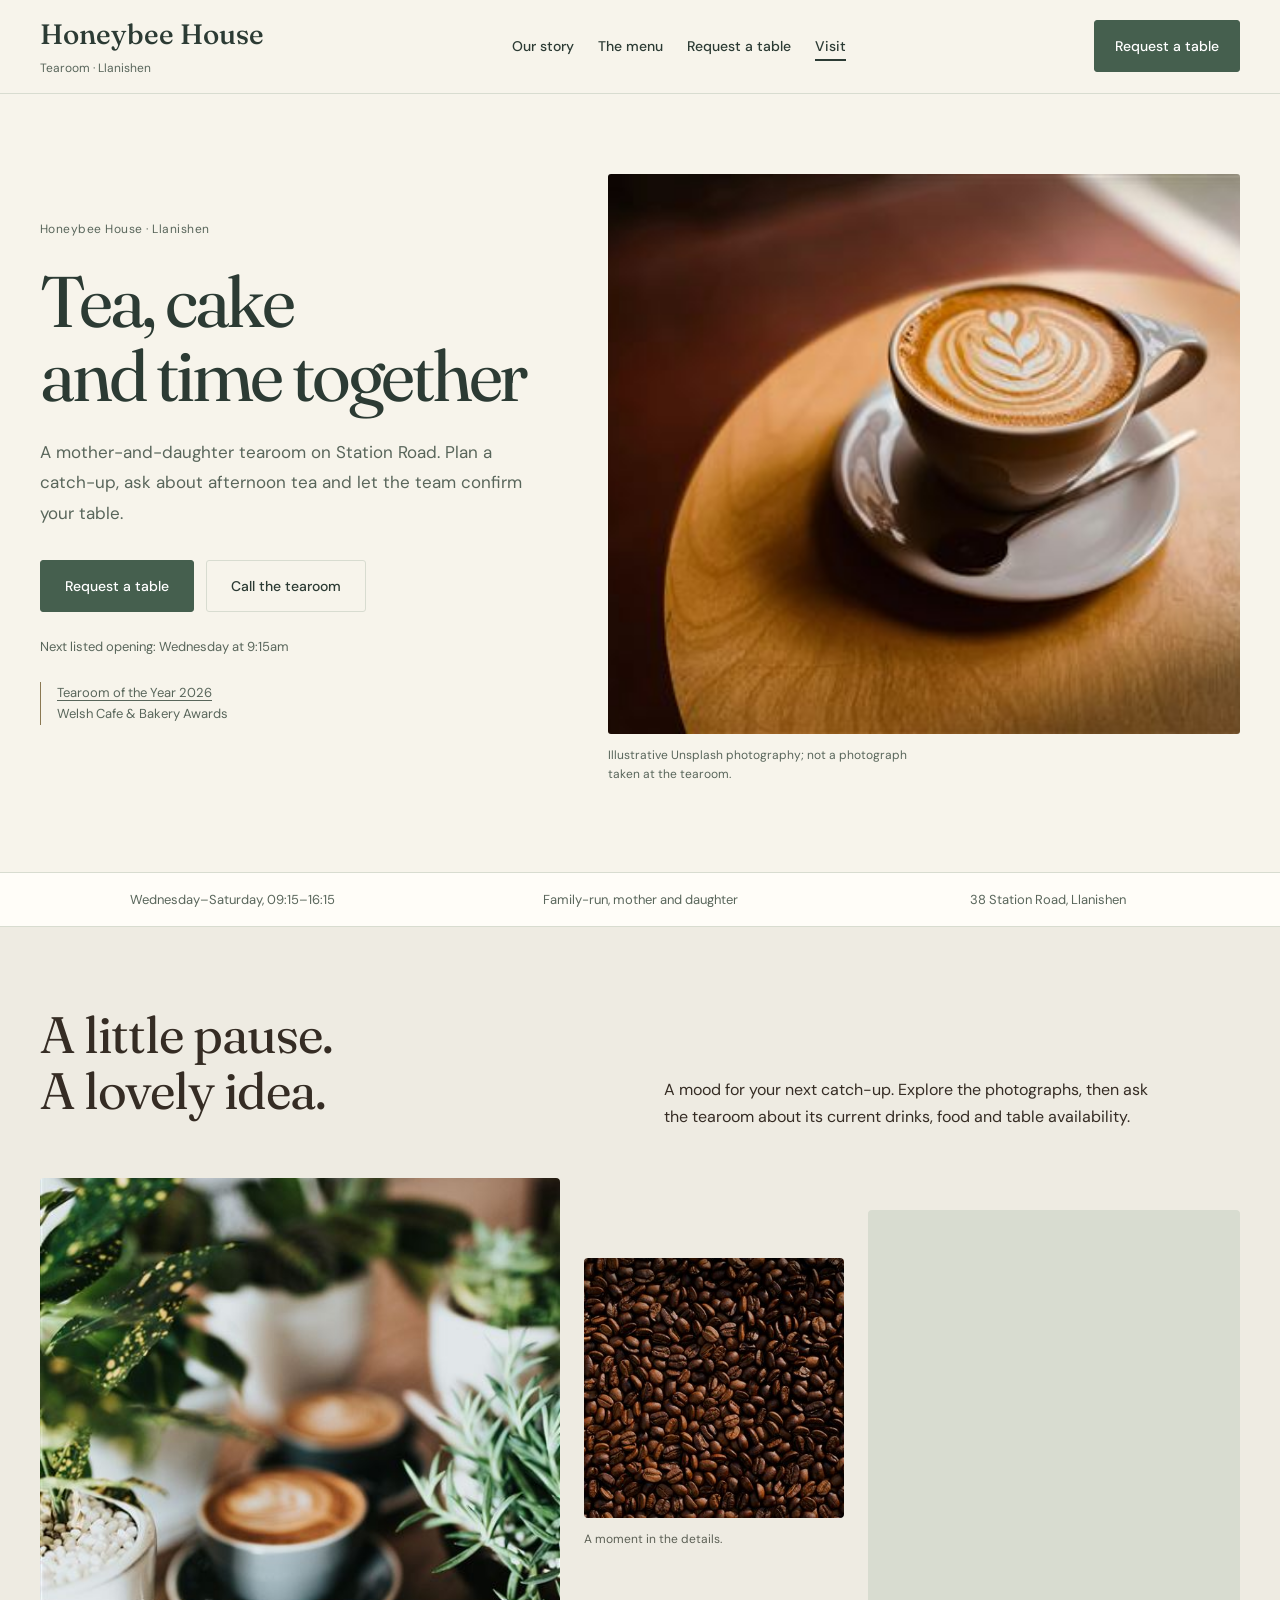
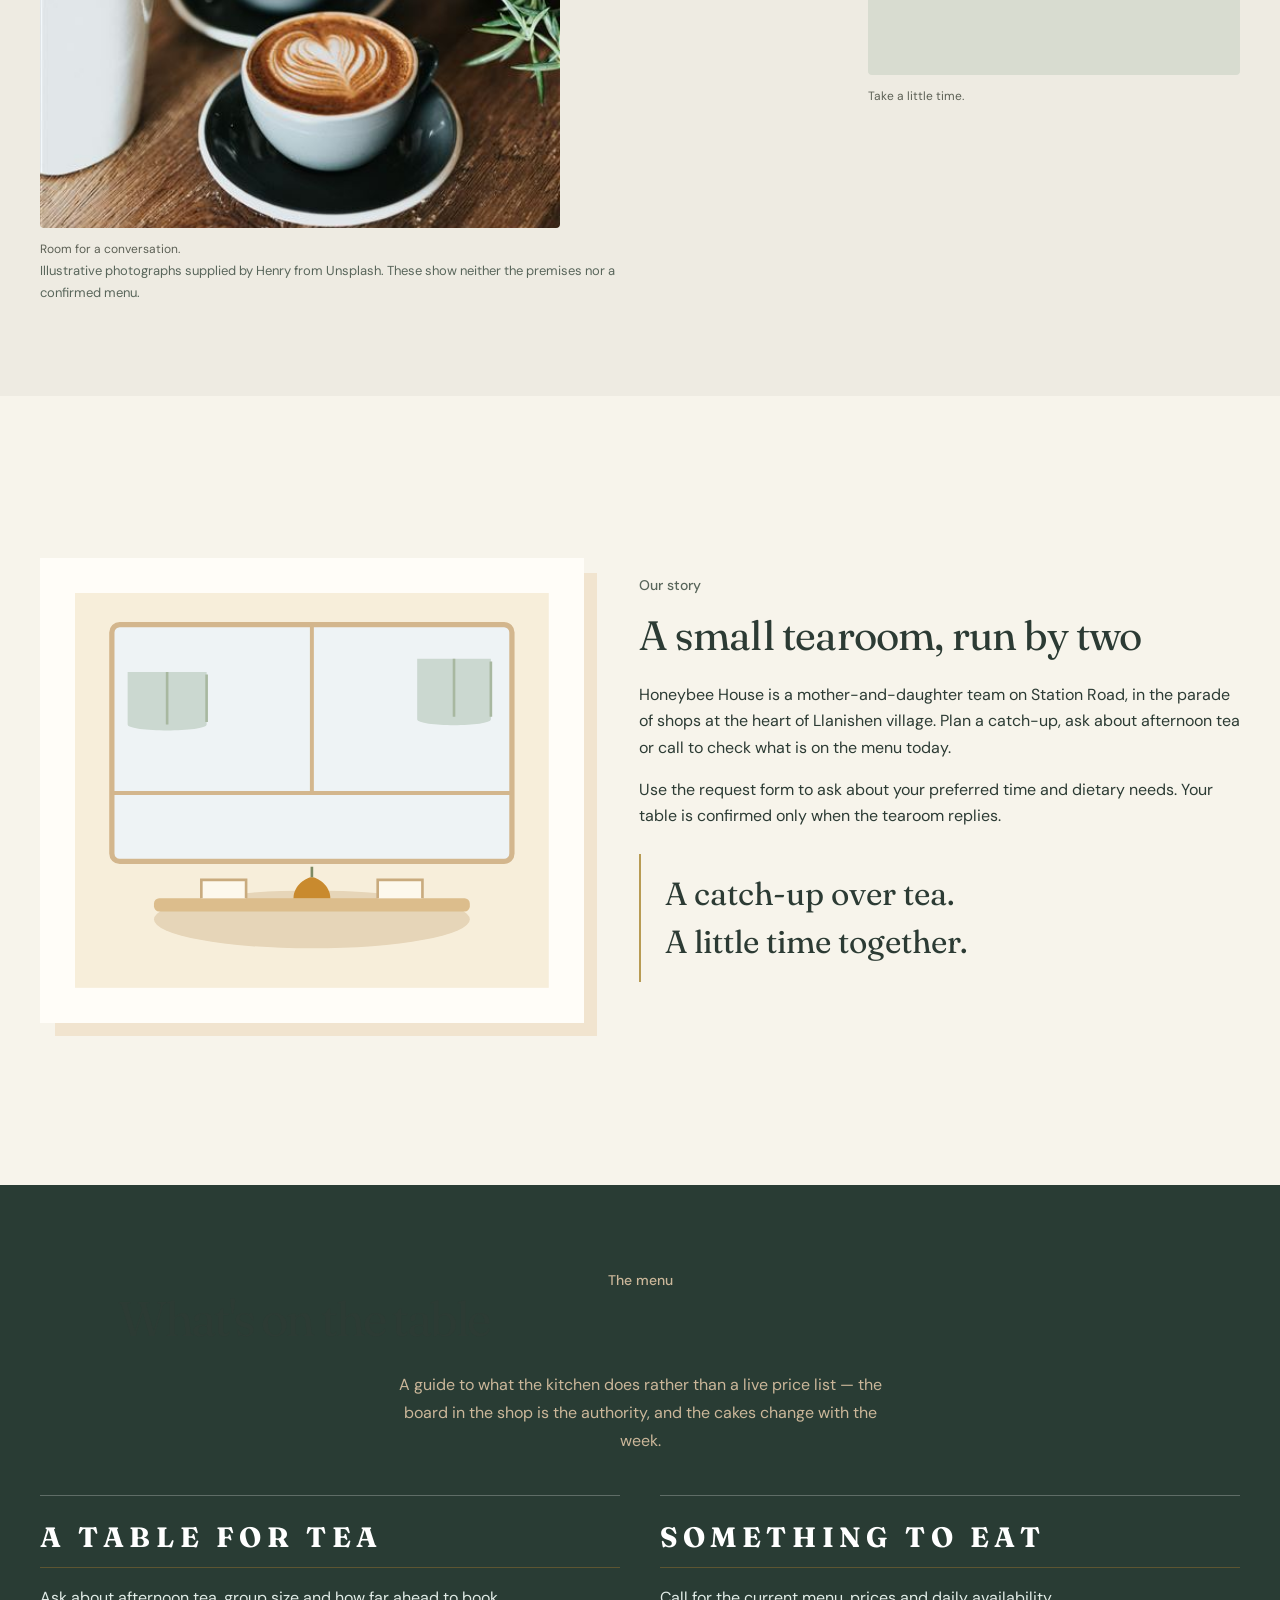
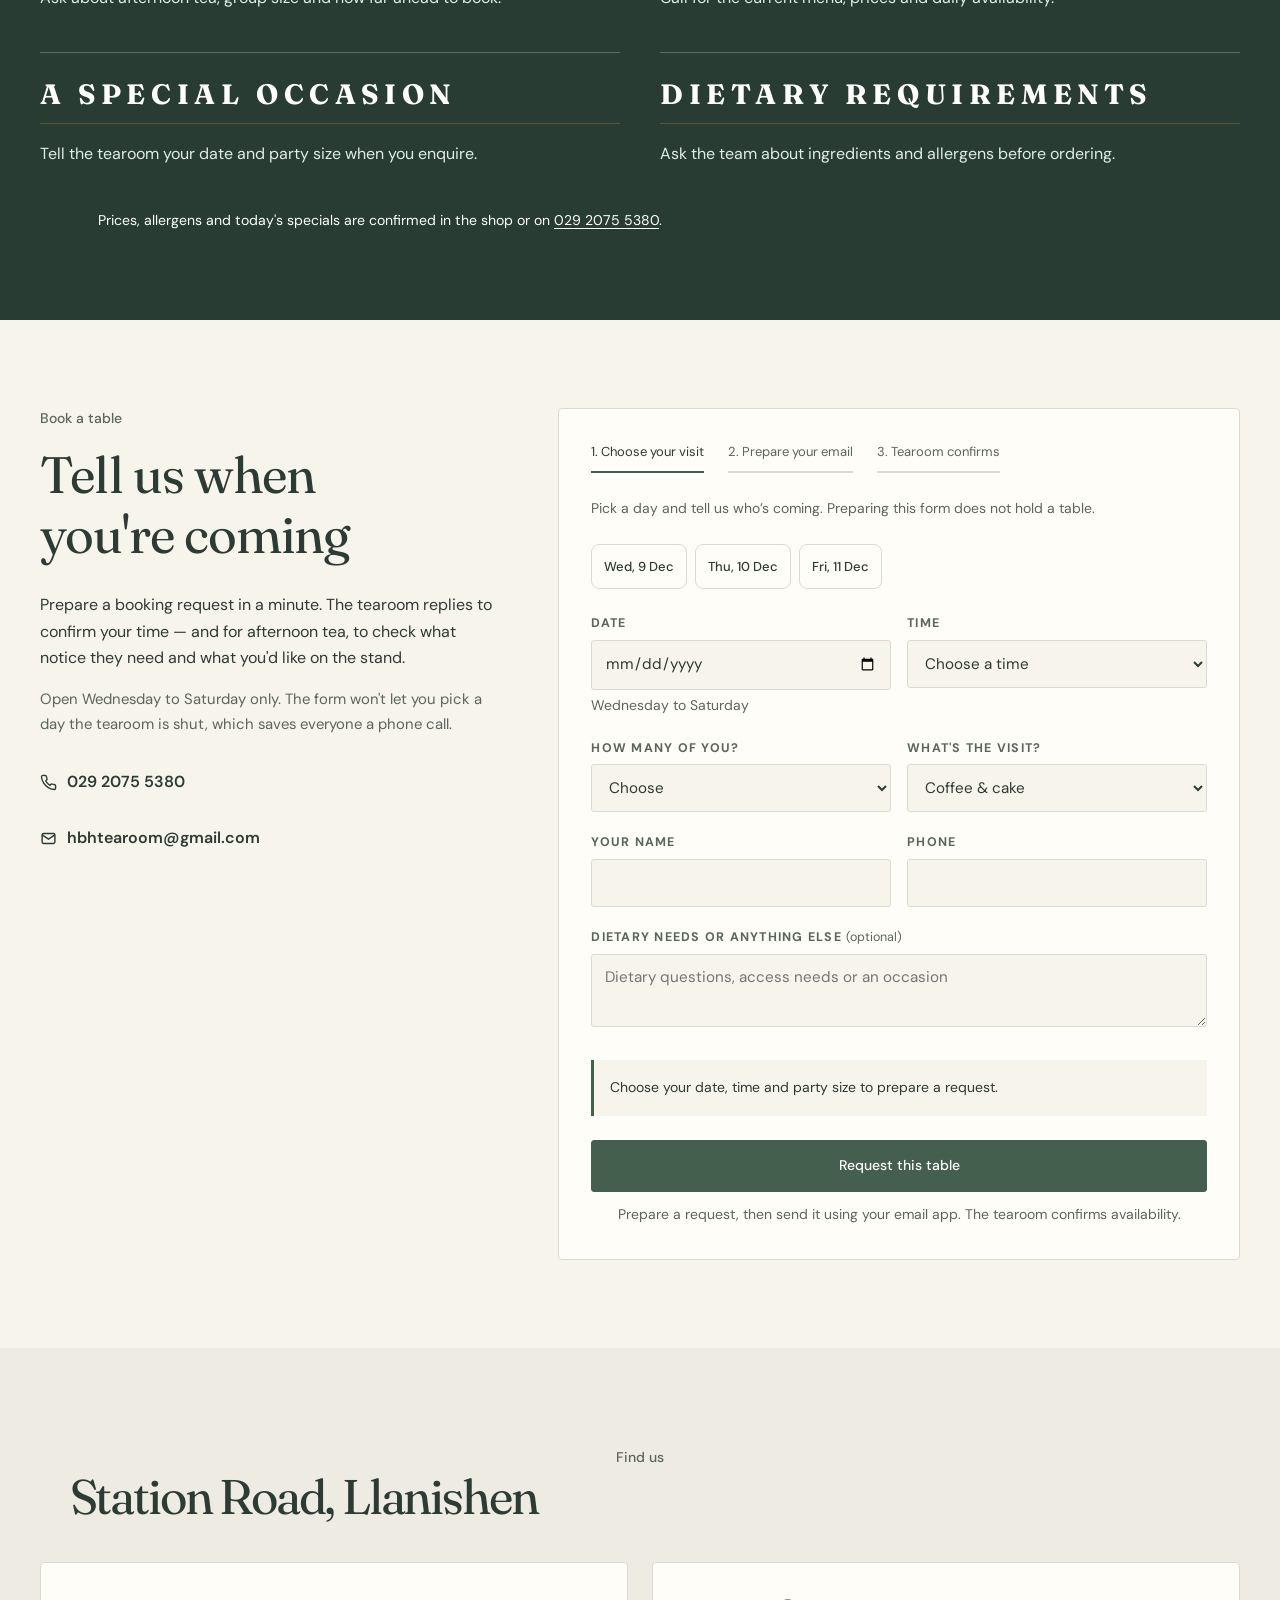
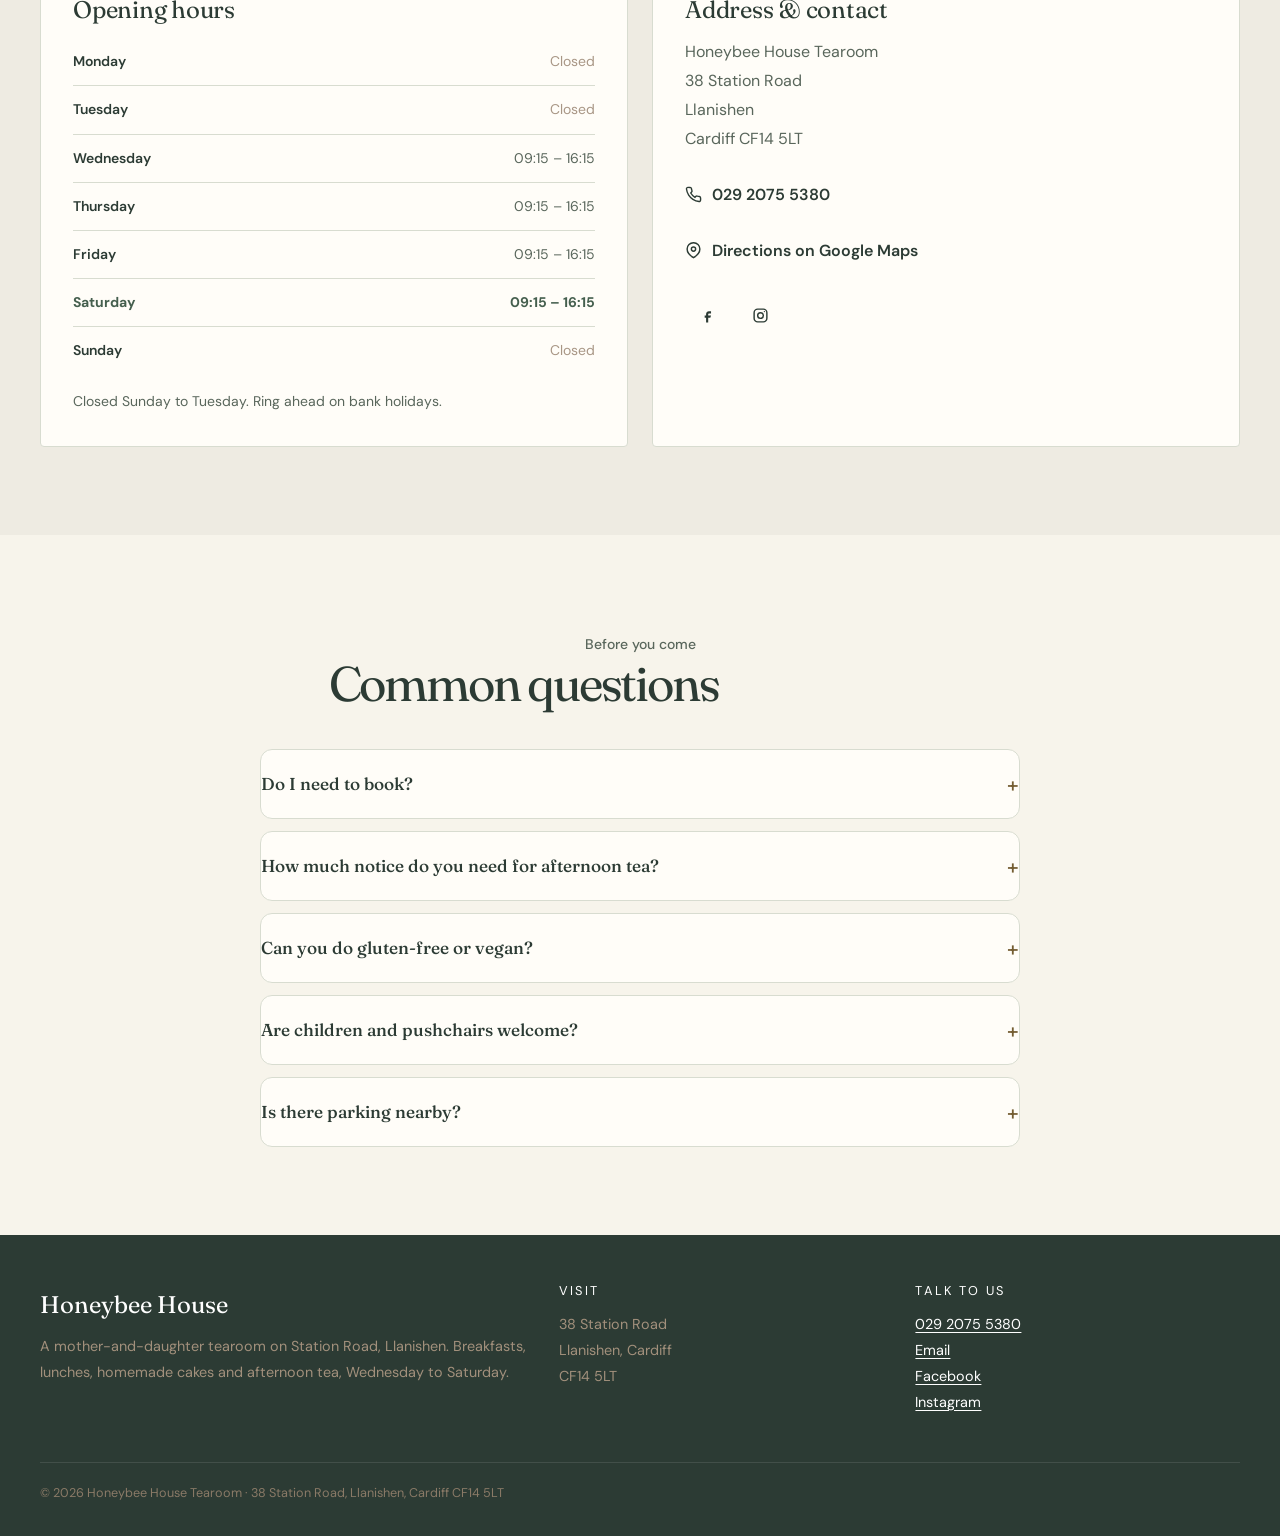
==== index.html @ 0431e53e "Refine premium layouts, mobile controls and responsive photography Co-authored-by: OpenBot <33560406" ====
<!DOCTYPE html>
<html lang="en-GB">
<head>
<meta charset="UTF-8">
<meta name="viewport" content="width=device-width, initial-scale=1.0">
<meta http-equiv="Content-Security-Policy" content="default-src 'self'; img-src 'self' data:; style-src 'self' 'unsafe-inline'; script-src 'self'; base-uri 'none'; form-action 'none'; frame-src https://www.google.com https://maps.google.com;">
<title>Honeybee House Tearoom — Afternoon Tea in Llanishen, Cardiff</title>
<meta name="description" content="A family-run mother-and-daughter tearoom at 38 Station Road, Llanishen, Cardiff CF14 5LT. Breakfasts, lunches, homemade cakes and afternoon tea. Open Wednesday to Saturday, 09:15–16:15. Book on 029 2075 5380.">
<link rel="canonical" href="https://henrygoldsmith07-wq.github.io/honeybee-house-tearoom/">
<meta name="theme-color" content="#fdf8ec">
<link rel="icon" href="favicon.svg" type="image/svg+xml">
<link rel="manifest" href="site.webmanifest">

<meta property="og:type" content="website">
<meta property="og:locale" content="en_GB">
<meta property="og:site_name" content="Honeybee House Tearoom">
<meta property="og:title" content="Honeybee House Tearoom — Llanishen, Cardiff">
<meta property="og:description" content="Mother-and-daughter tearoom on Station Road. Breakfasts, lunches, homemade cakes and afternoon tea, Wednesday to Saturday.">
<meta property="og:url" content="https://henrygoldsmith07-wq.github.io/honeybee-house-tearoom/">
<meta property="og:image" content="https://henrygoldsmith07-wq.github.io/honeybee-house-tearoom/og-image.png">
<meta property="og:image:width" content="1200">
<meta property="og:image:height" content="630">
<meta property="og:image:alt" content="Honeybee House Tearoom, 38 Station Road, Llanishen, Cardiff">
<meta name="twitter:card" content="summary_large_image">
<meta name="twitter:image" content="https://henrygoldsmith07-wq.github.io/honeybee-house-tearoom/og-image.png">

<script type="application/ld+json">{"@context":"https://schema.org","@type":"CafeOrCoffeeShop","@id":"https://henrygoldsmith07-wq.github.io/honeybee-house-tearoom/#tearoom","name":"Honeybee House Tearoom","description":"Family-run mother-and-daughter tearoom in Llanishen, Cardiff, serving breakfasts, lunches, homemade cakes and afternoon tea.","url":"https://henrygoldsmith07-wq.github.io/honeybee-house-tearoom/","image":"https://henrygoldsmith07-wq.github.io/honeybee-house-tearoom/og-image.png","telephone":"+442920755380","email":"hbhtearoom@gmail.com","servesCuisine":["British","Cafe","Afternoon tea"],"currenciesAccepted":"GBP","hasMap":"https://maps.google.com/?q=38+Station+Road+Llanishen+Cardiff+CF14+5LT","address":{"@type":"PostalAddress","streetAddress":"38 Station Road","addressLocality":"Llanishen","addressRegion":"Cardiff","postalCode":"CF14 5LT","addressCountry":"GB"},"areaServed":[{"@type":"Place","name":"Llanishen"},{"@type":"Place","name":"Cardiff"}],"openingHoursSpecification":[{"@type":"OpeningHoursSpecification","dayOfWeek":["Wednesday","Thursday","Friday","Saturday"],"opens":"09:15","closes":"16:15"}],"acceptsReservations":"https://henrygoldsmith07-wq.github.io/honeybee-house-tearoom/#book","sameAs":["https://www.facebook.com/HBHtearoom","https://www.instagram.com/hbhtearoom/"],"geo":{"@type":"GeoCoordinates","latitude":51.529009,"longitude":-3.188265}}</script>
<script type="application/ld+json">{"@context":"https://schema.org","@type":"FAQPage","mainEntity":[{"@type":"Question","name":"Do I need to book for afternoon tea at Honeybee House?","acceptedAnswer":{"@type":"Answer","text":"Booking is the safe way to guarantee a table and a stand. Send a booking request from this page or ring 029 2075 5380, and the tearoom confirms the time and any notice they need for afternoon tea."}},{"@type":"Question","name":"When is Honeybee House open?","acceptedAnswer":{"@type":"Answer","text":"Wednesday to Saturday, 09:15 to 16:15. The tearoom is closed Sunday, Monday and Tuesday."}},{"@type":"Question","name":"Can you cater for dietary requirements?","acceptedAnswer":{"@type":"Answer","text":"Tell the tearoom when you book, using the dietary notes box, and they will confirm what they can do for your table."}},{"@type":"Question","name":"Where is the tearoom?","acceptedAnswer":{"@type":"Answer","text":"38 Station Road, Llanishen, Cardiff CF14 5LT — on the village parade, a short walk from Llanishen rail station."}}]}</script>


<meta name="robots" content="noindex, nofollow"><script src="direction.js" defer></script><link rel="preload" href="assets/dm-sans.woff2" as="font" type="font/woff2" crossorigin><link rel="stylesheet" href="site.css"><script src="experience.js" defer></script><script type="application/ld+json">{"@context":"https://schema.org","@type":"ContactPoint","@id":"https://henrygoldsmith07-wq.github.io/honeybee-house-tearoom/#contact-point","telephone":"+442920755380","email":"hbhtearoom@gmail.com","contactType":"customer service","areaServed":"GB","availableLanguage":"English"}</script>


<link rel="stylesheet" href="refinement.css">
<script src="refinement.js" defer></script>
<link rel="stylesheet" href="finishing.css">
</head>
<body class="has-bar">
<a class="skip" href="#main">Skip to main content</a>

<header class="site-head">
  <div class="wrap">
    <a class="brand" href="#top" aria-label="Honeybee House Tearoom, home">
      <svg class="brand-mark" viewBox="0 0 48 48" aria-hidden="true" focusable="false">
        <circle cx="24" cy="24" r="22" fill="#fdf8ec" stroke="#e3d2b4"/>
        <ellipse cx="24" cy="20" rx="8" ry="10" fill="#e8b95e"/>
        <path d="M16 20h16M18 16h12M18 24h12" stroke="#362619" stroke-width="1.6"/>
        <ellipse cx="15" cy="17" rx="4.5" ry="3" fill="#fdf8ec" stroke="#362619" stroke-width="1.2"/>
        <ellipse cx="33" cy="17" rx="4.5" ry="3" fill="#fdf8ec" stroke="#362619" stroke-width="1.2"/>
        <path d="M24 30v6" stroke="#362619" stroke-width="1.6"/>
      </svg>
      <span class="brand-text">
        <span class="brand-name">Honeybee House</span>
        <span class="brand-sub">Tearoom · Llanishen</span>
      </span>
    </a>

    <nav class="head-nav" aria-label="Main" id="main-nav">
      <a href="#story">Our story</a>
      <a href="#menu">The menu</a>
      <a href="#book">Request a table</a>
      <a href="#visit">Visit</a>
    </nav><button type="button" class="nav-toggle" aria-controls="main-nav" aria-expanded="false">Menu</button>

    <a class="btn btn-primary head-cta" href="#book">Request a table</a>
    <a class="btn btn-outline head-call" href="tel:+442920755380">Call</a>
  </div>
</header>

<main id="main">
  <div id="top"></div>

  <section class="direction-hero" aria-labelledby="hero-title"><div class="wrap direction-layout"><div class="direction-copy"><p class="direction-location">Honeybee House · Llanishen</p><h1 id="hero-title">Tea, cake<br>and time together</h1><p class="intro">A mother-and-daughter tearoom on Station Road. Plan a catch-up, ask about afternoon tea and let the team confirm your table.</p><div class="direction-actions"><a class="btn btn-primary" href="#book">Request a table</a><a class="btn btn-ghost" href="tel:+442920755380">Call the tearoom</a></div><p class="status" id="status"><span id="status-text">See opening hours below</span></p><p class="award-note"><a href="https://oceanicawardsblog.wordpress.com/2026/03/24/winners-announced-for-the-welsh-cafe-bakery-awards-2026/" target="_blank" rel="noopener noreferrer">Tearoom of the Year 2026</a><br>Welsh Cafe &amp; Bakery Awards</p></div><div class="direction-visual"><figure class="hero-photo"><img width="3262" height="2175" src="assets/photos/responsive/coffee-cup-960.jpg" srcset="assets/photos/responsive/coffee-cup-480.jpg 480w, assets/photos/responsive/coffee-cup-960.jpg 960w, assets/photos/responsive/coffee-cup-1440.jpg 1440w" sizes="(max-width:800px) calc(100vw - 40px), 630px" data-full="assets/photos/responsive/coffee-cup-1440.jpg" alt="A cup of coffee with leaf-shaped latte art on a wooden table" fetchpriority="high" decoding="async"><div class="hero-address"><strong>Time for a catch-up.</strong>38 Station Road · Llanishen</div><figcaption>Illustrative Unsplash photography; not a photograph taken at the tearoom.</figcaption></figure></div></div></section>

  <div class="facts">
    <div class="wrap">
      <ul>
        <li><svg width="16" height="16" viewBox="0 0 24 24" fill="none" stroke="currentColor" stroke-width="2" aria-hidden="true"><circle cx="12" cy="12" r="9"/><path d="M12 7v5l3 2"/></svg> Wednesday–Saturday, 09:15–16:15</li>
        <li><svg width="16" height="16" viewBox="0 0 24 24" fill="none" stroke="currentColor" stroke-width="2" aria-hidden="true"><path d="M20 21v-2a4 4 0 00-4-4H8a4 4 0 00-4 4v2"/><circle cx="12" cy="7" r="4"/></svg> Family-run, mother and daughter</li>
        <li><svg width="16" height="16" viewBox="0 0 24 24" fill="none" stroke="currentColor" stroke-width="2" aria-hidden="true"><path d="M21 10c0 7-9 12-9 12S3 17 3 10a9 9 0 1118 0z"/><circle cx="12" cy="10" r="3"/></svg> 38 Station Road, Llanishen</li>
      </ul>
    </div>
  </div>

  <section class="coffee-editorial" id="coffee-moments" aria-labelledby="coffee-title"><div class="wrap"><div class="coffee-header"><h2 id="coffee-title">A little pause.<br>A lovely idea.</h2><p>A mood for your next catch-up. Explore the photographs, then ask the tearoom about its current drinks, food and table availability.</p></div><div class="coffee-grid"><figure><img width="4480" height="6720" src="assets/photos/responsive/coffee-together-960.jpg" srcset="assets/photos/responsive/coffee-together-480.jpg 480w, assets/photos/responsive/coffee-together-960.jpg 960w, assets/photos/responsive/coffee-together-1440.jpg 1440w" sizes="(max-width:800px) 45vw, 400px" data-full="assets/photos/responsive/coffee-together-1440.jpg" alt="Three cups of coffee among green houseplants" loading="lazy" decoding="async"><figcaption>Room for a conversation.</figcaption></figure><figure><img width="4889" height="3728" src="assets/photos/responsive/coffee-beans-960.jpg" srcset="assets/photos/responsive/coffee-beans-480.jpg 480w, assets/photos/responsive/coffee-beans-960.jpg 960w, assets/photos/responsive/coffee-beans-1440.jpg 1440w" sizes="(max-width:800px) 45vw, 400px" data-full="assets/photos/responsive/coffee-beans-1440.jpg" alt="A close-up texture of roasted coffee beans" loading="lazy" decoding="async"><figcaption>A moment in the details.</figcaption></figure><figure><img width="3262" height="2175" src="assets/photos/responsive/coffee-cup-960.jpg" srcset="assets/photos/responsive/coffee-cup-480.jpg 480w, assets/photos/responsive/coffee-cup-960.jpg 960w, assets/photos/responsive/coffee-cup-1440.jpg 1440w" sizes="(max-width:800px) 45vw, 400px" data-full="assets/photos/responsive/coffee-cup-1440.jpg" alt="Leaf-shaped latte art in a coffee cup on a wooden table" loading="lazy" decoding="async"><figcaption>Take a little time.</figcaption></figure></div><p class="photo-note">Illustrative photographs supplied by Henry from Unsplash. These show neither the premises nor a confirmed menu.</p></div></section><section id="story" data-reveal>
    <div class="wrap story">
      <div class="story-frame">
        <svg viewBox="0 0 360 300" role="img" aria-label="Illustration of a tearoom window with a table laid for two">
          <rect width="360" height="300" fill="#f7eeda"/>
          <rect x="28" y="24" width="304" height="180" rx="6" fill="#eef3f5" stroke="#d3b68d" stroke-width="4"/>
          <path d="M28 152h304" stroke="#d3b68d" stroke-width="3"/>
          <path d="M180 24v128" stroke="#d3b68d" stroke-width="3"/>
          <g fill="#cbd8d0"><path d="M40 60h60v40c0 6-60 6-60 0z"/><path d="M260 50h56v46c0 6-56 6-56 0z"/></g>
          <g stroke="#a8b8a0" stroke-width="2" fill="none"><path d="M70 60v40M100 62v36M288 50v44M316 52v42"/></g>
          <ellipse cx="180" cy="248" rx="120" ry="22" fill="#e6d5b8"/>
          <rect x="60" y="232" width="240" height="10" rx="4" fill="#dcbd8c"/>
          <path d="M96 232v-14h34v14" fill="#fdf8ec" stroke="#c9ab7e" stroke-width="2"/>
          <path d="M230 232v-14h34v14" fill="#fdf8ec" stroke="#c9ab7e" stroke-width="2"/>
          <path d="M166 232c0-10 10-16 14-16s14 6 14 16z" fill="#c98a2e"/>
          <path d="M180 216v-8" stroke="#7d8a63" stroke-width="2"/>
        </svg>
      </div>
      <div>
        <p class="eyebrow">Our story</p>
        <h2>A small tearoom, run by two</h2>
        <p>Honeybee House is a mother-and-daughter team on Station Road, in the parade of shops at the heart of Llanishen village. Plan a catch-up, ask about afternoon tea or call to check what is on the menu today.</p>
        <p>Use the request form to ask about your preferred time and dietary needs. Your table is confirmed only when the tearoom replies.</p>
        <p class="pull">A catch-up over tea.<br>A little time together.</p>
      </div>
    </div>
  </section>

  <section id="menu" class="menu" data-reveal>
    <div class="wrap">
      <div class="section-head">
        <p class="eyebrow">The menu</p>
        <h2>What's on the table</h2>
        <p>A guide to what the kitchen does rather than a live price list — the board in the shop is the authority, and the cakes change with the week.</p>
      </div>

      <div class="menu-grid"><div class="menu-block"><h3>A table for tea</h3><p>Ask about afternoon tea, group size and how far ahead to book.</p></div><div class="menu-block"><h3>Something to eat</h3><p>Call for the current menu, prices and daily availability.</p></div><div class="menu-block"><h3>A special occasion</h3><p>Tell the tearoom your date and party size when you enquire.</p></div><div class="menu-block"><h3>Dietary requirements</h3><p>Ask the team about ingredients and allergens before ordering.</p></div></div><p class="menu-note">Prices, allergens and today's specials are confirmed in the shop or on <a href="tel:+442920755380" style="color:#e8b95e">029 2075 5380</a>.</p>
    </div>
  </section>

  <section id="book" data-reveal>
    <div class="wrap book-grid">
      <div>
        <p class="eyebrow">Book a table</p>
        <h2>Tell us when you're coming</h2>
        <p>Prepare a booking request in a minute. The tearoom replies to confirm your time — and for afternoon tea, to check what notice they need and what you'd like on the stand.</p>
        <p style="color:var(--ink-soft);font-size:.93rem">Open Wednesday to Saturday only. The form won't let you pick a day the tearoom is shut, which saves everyone a phone call.</p>
        <ul class="contact-list">
          <li><a href="tel:+442920755380"><svg width="17" height="17" viewBox="0 0 24 24" fill="none" stroke="currentColor" stroke-width="2" aria-hidden="true"><path d="M22 16.9v3a2 2 0 01-2.2 2 19.8 19.8 0 01-8.6-3.1 19.5 19.5 0 01-6-6A19.8 19.8 0 012.1 4.2 2 2 0 014.1 2h3a2 2 0 012 1.7c.1 1 .4 1.9.7 2.8a2 2 0 01-.5 2.1L8.1 9.9a16 16 0 006 6l1.3-1.3a2 2 0 012.1-.4c.9.3 1.8.6 2.8.7a2 2 0 011.7 2z"/></svg>029 2075 5380</a></li>
          <li><a href="mailto:hbhtearoom@gmail.com"><svg width="17" height="17" viewBox="0 0 24 24" fill="none" stroke="currentColor" stroke-width="2" aria-hidden="true"><rect x="3" y="5" width="18" height="14" rx="2"/><path d="M3 7l9 6 9-6"/></svg>hbhtearoom@gmail.com</a></li>
        </ul>
      </div>

      <div>
        <form class="form-card" id="book-form" novalidate><div class="form-progress" aria-label="How a table request works"><span class="current">1. Choose your visit</span><span>2. Prepare your email</span><span>3. Tearoom confirms</span></div><p class="form-intro">Pick a day and tell us who’s coming. Preparing this form does not hold a table.</p><div id="quick-dates" class="quick-dates" aria-label="Upcoming opening days"></div>
          <div class="field-row">
            <div class="field">
              <label for="b-date">Date</label>
              <input type="date" id="b-date" name="date" required>
              <p class="hint">Wednesday to Saturday</p>
            </div>
            <div class="field">
              <label for="b-time">Time</label>
              <select id="b-time" name="time" required>
                <option value="">Choose a time</option>
                <option>09:30</option><option>10:00</option><option>10:30</option>
                <option>11:00</option><option>11:30</option><option>12:00</option>
                <option>12:30</option><option>13:00</option><option>13:30</option>
                <option>14:00</option><option>14:30</option><option>15:00</option>
                <option>15:30</option>
              </select>
            </div>
          </div>

          <div class="field-row">
            <div class="field">
              <label for="b-people">How many of you?</label>
              <select id="b-people" name="people" required>
                <option value="">Choose</option>
                <option>1</option><option>2</option><option>3</option><option>4</option>
                <option>5</option><option>6</option><option>7</option><option>8</option>
                <option>9 or more</option>
              </select>
            </div>
            <div class="field">
              <label for="b-type">What's the visit?</label>
              <select id="b-type" name="type" required>
                <option>Coffee &amp; cake</option>
                <option>Breakfast or lunch</option>
                <option>Cream tea</option>
                <option>Full afternoon tea</option>
                <option>Celebration / birthday</option>
              </select>
            </div>
          </div>

          <div class="field-row">
            <div class="field">
              <label for="b-name">Your name</label>
              <input type="text" maxlength="80" id="b-name" name="name" autocomplete="name" required>
            </div>
            <div class="field">
              <label for="b-phone">Phone</label>
              <input type="tel" id="b-phone" name="phone" autocomplete="tel" required>
            </div>
          </div>

          <div class="field">
            <label for="b-notes">Dietary needs or anything else <span style="text-transform:none;letter-spacing:0;font-weight:400">(optional)</span></label>
            <textarea maxlength="1000" id="b-notes" name="notes" rows="2" placeholder="Dietary questions, access needs or an occasion"></textarea>
          </div>

          <div class="hp" aria-hidden="true">
            <label for="b-hp">Leave this empty</label>
            <input type="text" id="b-hp" name="hp" tabindex="-1" autocomplete="off">
          </div>

          <div class="booking-summary" id="booking-summary" aria-live="polite">Choose your date, time and party size to prepare a request.</div><p class="alert" id="book-alert" role="alert" tabindex="-1" hidden></p>
          <button class="btn btn-primary btn-block" type="submit">Request this table</button>
          <p class="hint" style="text-align:center;margin-top:.7rem">Prepare a request, then send it using your email app. The tearoom confirms availability.</p>
        </form>
        <div id="book-result" aria-live="polite"></div>
      </div>
    </div>
  </section>

  <section id="visit" style="background:var(--cream-2)" data-reveal>
    <div class="wrap">
      <div class="section-head">
        <p class="eyebrow">Find us</p>
        <h2>Station Road, Llanishen</h2>
      </div>
      <div class="visit-grid">
        <div class="panel">
          <h3>Opening hours</h3>
          <table class="hours" id="hours-table">
            <caption class="sr-only">Opening hours for Honeybee House Tearoom</caption>
            <tbody>
              <tr data-day="1"><th scope="row">Monday</th><td class="closed">Closed</td></tr>
              <tr data-day="2"><th scope="row">Tuesday</th><td class="closed">Closed</td></tr>
              <tr data-day="3"><th scope="row">Wednesday</th><td>09:15 – 16:15</td></tr>
              <tr data-day="4"><th scope="row">Thursday</th><td>09:15 – 16:15</td></tr>
              <tr data-day="5"><th scope="row">Friday</th><td>09:15 – 16:15</td></tr>
              <tr data-day="6"><th scope="row">Saturday</th><td>09:15 – 16:15</td></tr>
              <tr data-day="0"><th scope="row">Sunday</th><td class="closed">Closed</td></tr>
            </tbody>
          </table>
          <p class="hint" style="margin-top:1rem">Closed Sunday to Tuesday. Ring ahead on bank holidays.</p>
        </div>

        <div class="panel">
          <h3>Address &amp; contact</h3>
          <address>
            Honeybee House Tearoom<br>
            38 Station Road<br>
            Llanishen<br>
            Cardiff CF14 5LT
          </address>
          <ul class="contact-list">
            <li><a href="tel:+442920755380"><svg width="17" height="17" viewBox="0 0 24 24" fill="none" stroke="currentColor" stroke-width="2" aria-hidden="true"><path d="M22 16.9v3a2 2 0 01-2.2 2 19.8 19.8 0 01-8.6-3.1 19.5 19.5 0 01-6-6A19.8 19.8 0 012.1 4.2 2 2 0 014.1 2h3a2 2 0 012 1.7c.1 1 .4 1.9.7 2.8a2 2 0 01-.5 2.1L8.1 9.9a16 16 0 006 6l1.3-1.3a2 2 0 012.1-.4c.9.3 1.8.6 2.8.7a2 2 0 011.7 2z"/></svg>029 2075 5380</a></li>
            <li><a href="https://www.google.com/maps/dir/?api=1&amp;destination=38+Station+Road+Llanishen+Cardiff+CF14+5LT" target="_blank" rel="noopener noreferrer"><svg width="17" height="17" viewBox="0 0 24 24" fill="none" stroke="currentColor" stroke-width="2" aria-hidden="true"><path d="M21 10c0 7-9 12-9 12S3 17 3 10a9 9 0 1118 0z"/><circle cx="12" cy="10" r="3"/></svg>Directions on Google Maps</a></li>
          </ul>
          <div class="socials">
            <a class="social" href="https://www.facebook.com/HBHtearoom" target="_blank" rel="noopener noreferrer" aria-label="Honeybee House on Facebook">
              <svg width="17" height="17" viewBox="0 0 24 24" fill="currentColor" aria-hidden="true"><path d="M14 9h3V6h-3c-2.2 0-4 1.8-4 4v2H8v3h2v7h3v-7h3l1-3h-4v-2c0-.6.4-1 1-1z"/></svg>
            </a>
            <a class="social" href="https://www.instagram.com/hbhtearoom/" target="_blank" rel="noopener noreferrer" aria-label="Honeybee House on Instagram">
              <svg width="17" height="17" viewBox="0 0 24 24" fill="none" stroke="currentColor" stroke-width="2" aria-hidden="true"><rect x="3" y="3" width="18" height="18" rx="5"/><circle cx="12" cy="12" r="4"/><circle cx="17.5" cy="6.5" r="1" fill="currentColor" stroke="none"/></svg>
            </a>
          </div>
        </div>
      </div>
    </div>
  </section>

  <section id="questions" data-reveal>
    <div class="narrow">
      <div class="section-head">
        <p class="eyebrow">Before you come</p>
        <h2>Common questions</h2>
      </div>
      <div class="faq">
        <details class="qa"><summary>Do I need to book?</summary><p>For a pot of tea and a slice, walk in. For afternoon tea, a larger table, or anything with a birthday attached, book — the stand takes preparation and the tearoom would rather have it ready.</p></details>
        <details class="qa"><summary>How much notice do you need for afternoon tea?</summary><p>The tearoom confirms this when they reply, because it depends on the week and the size of the table. Book as early as you can and ask them directly on <a href="tel:+442920755380">029 2075 5380</a>.</p></details>
        <details class="qa"><summary>Can you do gluten-free or vegan?</summary><p>Ask. Put it in the dietary box when you book and the kitchen will tell you honestly what they can manage for your date rather than promising something they can't.</p></details>
        <details class="qa"><summary>Are children and pushchairs welcome?</summary><p>Call to ask about access, pushchair space and seating before visiting.</p></details>
        <details class="qa"><summary>Is there parking nearby?</summary><p>Use the directions link to plan your route. Call to check access and nearby parking.</p></details>
      </div>
    </div>
  </section>

</main>

<footer>
  <div class="wrap">
    <div class="foot-grid">
      <div>
        <p class="foot-brand">Honeybee House</p>
        <p>A mother-and-daughter tearoom on Station Road, Llanishen. Breakfasts, lunches, homemade cakes and afternoon tea, Wednesday to Saturday.</p>
      </div>
      <div>
        <h3>Visit</h3>
        <p>38 Station Road<br>Llanishen, Cardiff<br>CF14 5LT</p>
      </div>
      <div>
        <h3>Talk to us</h3>
        <p><a href="tel:+442920755380">029 2075 5380</a><br>
        <a href="mailto:hbhtearoom@gmail.com">Email</a><br>
        <a href="https://www.facebook.com/HBHtearoom" target="_blank" rel="noopener noreferrer">Facebook</a><br>
        <a href="https://www.instagram.com/hbhtearoom/" target="_blank" rel="noopener noreferrer">Instagram</a></p>
      </div>
    </div>
    <div class="foot-note">
      <span>&copy; <span id="year">2026</span> Honeybee House Tearoom · 38 Station Road, Llanishen, Cardiff CF14 5LT</span>
      <span></span>
    </div>
  </div>
</footer>

<nav class="mobile-bar" aria-label="Quick actions">
  <a class="mb-primary" href="#book">Request a table</a>
  <a class="mb-secondary" href="tel:+442920755380">Call the tearoom</a>
</nav>

<script src="app.js" defer></script>
</body>
</html>
---- site.css ----
:root {
    --cream: #fdf8ec;
    --cream-2: #f7eeda;
    --ink: #362619;
    --ink-soft: #6d5745;
    --honey: #c98a2e;
    --honey-deep: #a06a1c;
    --sage: #7d8a63;
    --terra: #a9564a;
    --line: #e3d2b4;
    --white: #fffdf8;
    --serif: "Iowan Old Style", "Palatino Linotype", Palatino, "Book Antiqua", Georgia, serif;
    --sans: ui-sans-serif, system-ui, -apple-system, "Segoe UI", Roboto, Helvetica, Arial, sans-serif;
    --rule: 1px solid var(--line);
  }
  * { box-sizing: border-box; }
  html { scroll-behavior: smooth; }
  body {
    margin: 0; background: var(--cream); color: var(--ink);
    font-family: var(--sans); font-size: 17px; line-height: 1.68;
    -webkit-font-smoothing: antialiased;
  }
  body::before {
    content: ""; position: fixed; inset: 0; z-index: -1; pointer-events: none;
    background-image:
      radial-gradient(circle at 50% 0%, rgba(201,138,46,.07), transparent 55%),
      radial-gradient(circle at 85% 90%, rgba(125,138,99,.08), transparent 50%);
  }
  a { color: var(--honey-deep); text-underline-offset: 3px; }
  a:hover { color: var(--ink); }
  h1, h2, h3 { font-family: var(--serif); font-weight: 500; line-height: 1.16; letter-spacing: -.01em; margin: 0 0 .55em; }
  h1 { font-size: clamp(2.3rem, 6vw, 4rem); }
  h2 { font-size: clamp(1.7rem, 3.6vw, 2.5rem); }
  h3 { font-size: 1.22rem; }
  p { margin: 0 0 1em; }
  .wrap { width: min(1080px, 100% - 2.5rem); margin-inline: auto; }
  .narrow { width: min(720px, 100% - 2.5rem); margin-inline: auto; }
  .eyebrow {
    font-size: .72rem; font-weight: 700; letter-spacing: .24em; text-transform: uppercase;
    color: var(--honey-deep); margin: 0 0 1.1em;
  }
  .skip { position: absolute; left: -9999px; background: var(--ink); color: var(--cream); padding: 12px 18px; z-index: 999; font-weight: 700; }
  .skip:focus { left: 0; top: 0; }
  :focus-visible { outline: 3px solid var(--honey); outline-offset: 3px; border-radius: 3px; }
  .sr-only { position: absolute; width: 1px; height: 1px; padding: 0; margin: -1px; overflow: hidden; clip: rect(0 0 0 0); white-space: nowrap; border: 0; }

  /* ---- ornamental rule ---- */
  .orn { display: flex; align-items: center; justify-content: center; gap: .9rem; margin: 0 auto; color: #805413; }
  .orn::before, .orn::after { content: ""; height: 1px; width: clamp(28px, 8vw, 70px); background: linear-gradient(90deg, transparent, var(--line)); }
  .orn::after { background: linear-gradient(270deg, transparent, var(--line)); }

  /* ---- header ---- */
  .site-head { position: sticky; top: 0; z-index: 60; background: rgba(253,248,236,.94); backdrop-filter: blur(10px); border-bottom: var(--rule); }
  .site-head .wrap { display: flex; align-items: center; justify-content: space-between; gap: 1rem; padding: .65rem 0; }
  .brand { display: flex; align-items: center; gap: .7rem; text-decoration: none; color: var(--ink); }
  .brand-mark { width: 40px; height: 40px; flex: none; }
  .brand-name { font-family: var(--serif); font-size: 1.28rem; line-height: 1.1; }
  .brand-sub { display: block; font-size: .6rem; letter-spacing: .26em; text-transform: uppercase; color: var(--ink-soft); margin-top: 3px; }
  .head-nav { display: none; gap: 1.5rem; font-size: .9rem; }
  .head-nav a { color: var(--ink); text-decoration: none; }
  .head-nav a:hover { text-decoration: underline; text-decoration-color: var(--honey); text-underline-offset: 6px; }
  .btn {
    display: inline-flex; align-items: center; justify-content: center; gap: .5rem;
    padding: .74rem 1.4rem; border-radius: 4px; font-weight: 600; font-size: .95rem;
    text-decoration: none; border: 1px solid transparent; cursor: pointer; font-family: inherit;
    transition: background-color .16s ease, color .16s ease, transform .16s ease;
  }
  .btn-primary { background: var(--ink); color: var(--cream); }
  .btn-primary:hover { background: var(--honey-deep); color: #fff; transform: translateY(-1px); }
  .btn-outline { background: transparent; color: var(--ink); border-color: var(--ink); }
  .btn-outline:hover { background: var(--ink); color: var(--cream); }
  .btn-honey { background: var(--honey); color: #fff; }
  .btn-honey:hover { background: var(--honey-deep); color: #fff; }
  .head-call { display: none; }
  @media (min-width: 900px) { .head-nav { display: flex; } .head-cta { display: inline-flex; } }
  @media (max-width: 899px) { .head-cta { display: none; } .head-call { display: inline-flex; } }

  /* ---- hero ---- */
  .hero { padding: clamp(2.4rem, 6vw, 4.6rem) 0 clamp(2rem, 4vw, 3.2rem); }
  .hero-inner { display: grid; gap: 2.4rem; align-items: center; }
  @media (min-width: 940px) { .hero-inner { grid-template-columns: 1.08fr .92fr; gap: 3.6rem; } }
  .hero h1 { margin-bottom: .5em; }
  .hero h1 em { font-style: italic; color: var(--honey-deep); }
  .lede { font-size: 1.1rem; color: var(--ink-soft); max-width: 32em; }
  .hero-actions { display: flex; flex-wrap: wrap; gap: .7rem; margin-top: 1.6rem; }
  .status {
    display: inline-flex; align-items: center; gap: .55rem; margin-top: 1.3rem;
    padding: .45rem 1rem .45rem .8rem; border: var(--rule); border-radius: 4px;
    background: var(--white); font-size: .87rem; font-weight: 600; color: var(--ink-soft);
  }
  .status .dot { width: 8px; height: 8px; border-radius: 50%; background: #bfae97; flex: none; }
  .status.is-open { color: #4d6339; border-color: #cbd6b8; background: #f5f8ee; }
  .status.is-open .dot { background: #7d8a63; box-shadow: 0 0 0 4px rgba(125,138,99,.16); }
  .status.is-closed { color: #8d5348; border-color: #e6cec6; background: #fdf4f1; }
  .status.is-closed .dot { background: #b87363; }

  .hero-art { position: relative; }
  .hero-art svg { width: 100%; height: auto; display: block; }
  .art-caption {
    text-align: center; font-family: var(--serif); font-style: italic;
    font-size: .92rem; color: var(--ink-soft); margin-top: .6rem;
  }

  /* ---- facts bar ---- */
  .facts { border-block: var(--rule); background: var(--cream-2); }
  .facts ul { list-style: none; margin: 0; padding: 1rem 0; display: grid; gap: .7rem; text-align: center; font-size: .88rem; color: var(--ink-soft); }
  @media (min-width: 760px) { .facts ul { grid-template-columns: repeat(3, 1fr); } }
  .facts li { display: flex; align-items: center; justify-content: center; gap: .55rem; }
  .facts svg { color: var(--honey); flex: none; }

  /* ---- sections ---- */
  section { padding: clamp(2.6rem, 6vw, 4.6rem) 0; }
  .section-head { text-align: center; margin-bottom: 2.4rem; }
  .section-head p { color: var(--ink-soft); max-width: 40em; margin: .6rem auto 0; }

  /* ---- story ---- */
  .story { display: grid; gap: 2.2rem; align-items: center; }
  @media (min-width: 900px) { .story { grid-template-columns: .95fr 1.05fr; gap: 3.4rem; } }
  .story-frame {
    border: var(--rule); background: var(--white); padding: clamp(1.4rem, 3vw, 2.2rem);
    box-shadow: 14px 14px 0 -1px rgba(201,138,46,.14);
  }
  .story-frame svg { width: 100%; height: auto; display: block; }
  .pull {
    font-family: var(--serif); font-size: 1.3rem; font-style: italic; line-height: 1.5;
    color: var(--ink); border-left: 3px solid var(--honey); padding-left: 1.1rem; margin: 1.5rem 0;
  }
  .pull cite { display: block; font-family: var(--sans); font-style: normal; font-size: .8rem; letter-spacing: .1em; text-transform: uppercase; color: var(--ink-soft); margin-top: .7rem; }

  /* ---- menu board ---- */
  .menu { background: #2f2318; color: #f3e7d2; }
  .menu .eyebrow { color: var(--honey); }
  .menu h2 { color: #fdf8ec; }
  .menu .section-head p { color: #cbb79a; }
  .menu-grid { display: grid; gap: 2.4rem; }
  @media (min-width: 860px) { .menu-grid { grid-template-columns: 1fr 1fr; gap: 3rem 4rem; } }
  .menu-block h3 {
    color: var(--honey); font-size: .82rem; font-family: var(--sans); font-weight: 700;
    letter-spacing: .2em; text-transform: uppercase; padding-bottom: .7rem;
    border-bottom: 1px solid rgba(201,138,46,.32); margin-bottom: 1.1rem;
  }
  .menu-item { display: flex; align-items: baseline; gap: .7rem; padding: .28rem 0; }
  .menu-item .name { font-family: var(--serif); font-size: 1.06rem; color: #fdf8ec; }
  .menu-item .dots { flex: 1; border-bottom: 1px dotted rgba(243,231,210,.28); transform: translateY(-3px); }
  .menu-item .note { font-size: .78rem; color: #b9a68b; }
  .menu-note { color: #b9a68b; font-size: .88rem; margin-top: 1.6rem; text-align: center; }

  /* ---- booking ---- */
  .book-grid { display: grid; gap: 2.4rem; align-items: start; }
  @media (min-width: 940px) { .book-grid { grid-template-columns: 1.05fr .95fr; gap: 3.4rem; } }
  .form-card { background: var(--white); border: var(--rule); padding: clamp(1.3rem, 3vw, 2.2rem); }
  .field { margin-bottom: 1rem; }
  .field label { display: block; font-size: .78rem; font-weight: 700; letter-spacing: .1em; text-transform: uppercase; color: var(--ink-soft); margin-bottom: .35rem; }
  .field input, .field select, .field textarea {
    width: 100%; padding: .68rem .8rem; font: inherit; font-size: .95rem;
    border: 1px solid var(--line); border-radius: 3px; background: var(--cream); color: var(--ink);
  }
  .field textarea { resize: vertical; min-height: 72px; }
  .field input:focus, .field select:focus, .field textarea:focus { outline: 2px solid var(--honey); outline-offset: 1px; }
  .field-row { display: grid; gap: 1rem; }
  @media (min-width: 560px) { .field-row { grid-template-columns: 1fr 1fr; } }
  .hint { font-size: .79rem; color: var(--ink-soft); margin: .25rem 0 0; }
  .hp { position: absolute; left: -9999px; width: 1px; height: 1px; overflow: hidden; }
  .btn-block { width: 100%; }
  .alert { border: 1px solid #e6cec6; background: #fdf4f1; color: #8d5348; padding: .7rem .9rem; font-size: .88rem; border-radius: 3px; margin-top: .9rem; }
  .alert[hidden] { display: none; }
  .confirm { border: 1px solid #cbd6b8; background: #f5f8ee; padding: 1.2rem; margin-top: 1.2rem; border-radius: 3px; }
  .confirm h3 { color: #4d6339; margin-bottom: .3rem; }
  .confirm dl { display: grid; grid-template-columns: auto 1fr; gap: .25rem .9rem; margin: .8rem 0; font-size: .92rem; }
  .confirm dt { color: var(--ink-soft); }
  .confirm dd { margin: 0; font-weight: 600; }
  .ref { font-family: ui-monospace, SFMono-Regular, Menlo, monospace; background: var(--white); border: 1px dashed #b4c3a2; padding: .2rem .5rem; border-radius: 3px; }

  /* ---- hours / visit ---- */
  .visit-grid { display: grid; gap: 1.6rem; }
  @media (min-width: 900px) { .visit-grid { grid-template-columns: 1fr 1fr; gap: 2.4rem; } }
  .panel { border: var(--rule); background: var(--white); padding: clamp(1.3rem, 2.8vw, 2rem); }
  .hours { width: 100%; border-collapse: collapse; font-size: .95rem; }
  .hours th, .hours td { text-align: left; padding: .55rem 0; border-bottom: 1px solid var(--cream-2); font-weight: 400; }
  .hours tr:last-child th, .hours tr:last-child td { border-bottom: 0; }
  .hours th { font-weight: 600; }
  .hours td { text-align: right; color: var(--ink-soft); font-variant-numeric: tabular-nums; }
  .hours tr.today th, .hours tr.today td { color: var(--honey-deep); font-weight: 700; }
  .hours .closed { color: #a89madd; color: #a89685; }
  address { font-style: normal; line-height: 1.8; color: var(--ink-soft); }
  .contact-list { list-style: none; margin: 1.2rem 0 0; padding: 0; display: grid; gap: .75rem; }
  .contact-list a { display: inline-flex; align-items: center; gap: .6rem; color: var(--ink); text-decoration: none; font-weight: 600; }
  .contact-list a:hover { color: var(--honey-deep); }
  .socials { display: flex; gap: .6rem; margin-top: 1.3rem; }
  .social { display: grid; place-items: center; width: 40px; height: 40px; border: var(--rule); border-radius: 50%; color: var(--ink); }
  .social:hover { background: var(--ink); color: var(--cream); border-color: var(--ink); }

  /* ---- faq ---- */
  .faq { display: grid; gap: 0; border-top: var(--rule); }
  details.qa { border-bottom: var(--rule); background: transparent; }
  details.qa summary { cursor: pointer; padding: 1.15rem 0; font-family: var(--serif); font-size: 1.08rem; list-style: none; display: flex; justify-content: space-between; align-items: center; gap: 1rem; }
  details.qa summary::-webkit-details-marker { display: none; }
  details.qa summary::after { content: "+"; font-family: var(--sans); color: var(--honey); font-size: 1.3rem; }
  details.qa[open] summary::after { content: "–"; }
  details.qa p { margin: 0 0 1.15rem; color: var(--ink-soft); font-size: .95rem; max-width: 60ch; }

  /* ---- footer ---- */
  footer { background: #2a1f15; color: #c9b69b; padding: 3rem 0 2rem; }
  footer a { color: #efe2cc; }
  .foot-grid { display: grid; gap: 2rem; }
  @media (min-width: 780px) { .foot-grid { grid-template-columns: 1.5fr 1fr 1fr; } }
  .foot-brand { font-family: var(--serif); font-size: 1.5rem; color: #fdf8ec; margin-bottom: .5rem; }
  footer h3 { color: #fdf8ec; font-size: .8rem; font-family: var(--sans); letter-spacing: .18em; text-transform: uppercase; margin-bottom: .8rem; }
  footer p { font-size: .9rem; color: #a2907c; }
  .foot-note { border-top: 1px solid rgba(255,255,255,.1); margin-top: 2rem; padding-top: 1.2rem; font-size: .79rem; color: #8a7a67; display: flex; flex-wrap: wrap; gap: .5rem 1.5rem; justify-content: space-between; }

  /* ---- mobile bar ---- */
  .mobile-bar { display: none; }
  @media (max-width: 640px) {
    .mobile-bar {
      display: grid; grid-template-columns: 1fr 1fr; gap: .5rem; position: fixed; left: 0; right: 0; bottom: 0; z-index: 70;
      padding: .55rem .7rem calc(.55rem + env(safe-area-inset-bottom));
      background: rgba(253,248,236,.97); border-top: var(--rule);
    }
    .mobile-bar a { display: flex; align-items: center; justify-content: center; gap: .45rem; padding: .8rem .5rem; border-radius: 4px; font-size: .88rem; font-weight: 700; text-decoration: none; }
    .mobile-bar .mb-primary { background: var(--ink); color: var(--cream); }
    .mobile-bar .mb-secondary { border: 1px solid var(--ink); color: var(--ink); }
    body.has-bar { padding-bottom: 74px; }
  }
  @media (prefers-reduced-motion: reduce) {
    html { scroll-behavior: auto; }
    *, *::before, *::after { animation-duration: .001ms !important; transition-duration: .001ms !important; }
  }
  @media print {
    .site-head, .mobile-bar, .hero-actions, .form-card { display: none !important; }
    body { background: #fff; color: #000; font-size: 12pt; }
    .menu { background: #fff; color: #000; }
    .menu h2, .menu-item .name { color: #000; }
  }

/* Original design guided by Unslop and Anthropic frontend-design. See DESIGN.md. */
:root{--base:#fafaf6;--surface:#fff;--text:#20344c;--secondary:#516171;--rule:#d8e0e5;--accent:#315a87;--control-radius:8px;--section-gap:80px;--display:Georgia,'Times New Roman',serif;--body:system-ui,-apple-system,'Segoe UI',sans-serif}
html{scroll-padding-top:100px}body{font-family:var(--body);font-size:16px;line-height:1.65;background:var(--base);color:var(--text)}h1,h2,h3{color:var(--text);font-family:var(--display);font-weight:400}h1{font-size:clamp(40px,5.4vw,76px);line-height:1.06;letter-spacing:-.035em}h2{font-size:clamp(28px,3.2vw,44px);line-height:1.16;letter-spacing:-.02em}h3{font-size:24px;line-height:1.25}a{color:inherit}p{max-width:68ch}button,input,textarea,select{font-family:var(--body)}button,a,input,select,textarea{touch-action:manipulation}input,select,textarea{font-size:16px;border-radius:8px;min-height:48px;background:var(--surface);color:var(--text);border:1px solid #8b9aa5;padding:12px}label{font-size:14px;font-weight:500;letter-spacing:0;text-transform:none}button{cursor:pointer}button:disabled{cursor:not-allowed;opacity:.6}a,button,input,textarea,select,summary{scroll-margin-block:112px}:focus-visible{outline:3px solid var(--accent);outline-offset:4px}button:focus-visible,a:focus-visible{position:relative;z-index:3}.wrap{width:min(1200px,calc(100% - 64px))}.eyebrow,.label,.brand-sub,.item-tag{font:400 14px/1.5 var(--body);letter-spacing:0;text-transform:none;color:var(--secondary)}.brand-name,.brand{font-weight:500}.brand-sub{font-size:12px}.brand-mark{width:36px;height:36px}.site-head,header.top{background:var(--base);color:var(--text);border-bottom:1px solid var(--rule);backdrop-filter:none}.site-head .wrap,header.top .wrap{padding:16px 0;gap:24px;position:relative}.head-nav,header.top nav{gap:24px}.head-nav a,header.top nav a{padding-block:12px;font-size:14px;font-weight:500}.nav-toggle{display:none}.btn,.button,.chip{font:500 14px/1.4 var(--body);border-radius:var(--control-radius);box-shadow:none;min-height:48px;padding:12px 20px;gap:8px;transition:background-color 160ms,color 160ms,border-color 160ms}.btn-primary,.button{background:var(--accent);border-color:var(--accent);color:#fff}.btn-primary:hover,.button:hover{background:var(--text);color:#fff;transform:none;box-shadow:none}.btn-ghost,.btn-outline,.button.secondary{background:transparent;color:var(--text);border:1px solid var(--rule)}.btn-ghost:hover,.btn-outline:hover,.button.secondary:hover{background:var(--rule);color:var(--text)}.chip{min-height:44px;padding:8px 16px;color:var(--text);border-color:var(--rule);background:var(--surface)}.chip[aria-pressed=true]{background:var(--accent);color:white;border-color:var(--accent)}
.direction-hero{padding:64px 0;background:var(--base)}.direction-layout{display:grid;grid-template-columns:.9fr 1.1fr;gap:48px;align-items:center;min-height:480px}.direction-copy{max-width:520px}.direction-location{font-size:14px;color:var(--secondary);margin-bottom:24px}.direction-copy h1{margin:0 0 24px}.direction-copy .intro{font:400 18px/1.65 var(--body);color:var(--secondary);max-width:42ch}.direction-actions{display:flex;flex-wrap:wrap;gap:12px;margin-top:32px}.direction-visual{min-width:0}.direction-visual>svg{display:block;width:100%;height:auto}.visual-note{font:400 12px/1.5 var(--body);text-align:center;color:var(--secondary);margin:16px auto 0}.status{background:transparent;border:0;border-radius:0;padding:0;margin-top:24px;font-size:13px;font-weight:400;color:var(--secondary)}.status .dot{display:none}.status-note{max-width:50ch}.status.is-open,.status.is-closed{color:var(--secondary);background:transparent;border:0}.facts,.strip{background:var(--surface);border-block:1px solid var(--rule)}.facts ul,.strip ul{padding:16px 0;gap:24px;font-size:13px}.facts svg,.strip svg{display:none}section:not(.direction-hero){scroll-margin-top:100px}.section-head{margin-bottom:32px}.section-head p{color:var(--secondary)}.section,.story,#ranges,#how,#visit,#questions,#book{padding-block:var(--section-gap)}.panel,.form-card,.item,details.qa{background:var(--surface);border:1px solid var(--rule);box-shadow:none;border-radius:12px}.panel,.form-card{padding:32px}.field{margin-bottom:20px}.field-row,.row{gap:16px}.hint,.item-body p,.lede,.addr,details.qa p{color:var(--secondary)}.item{transition:border-color 160ms}.item:hover{transform:none;box-shadow:none;border-color:var(--accent)}.item-art{background:#f1f5f6!important;border-color:var(--rule);aspect-ratio:5/3}.item-tag{font-size:12px}.item-add,.remove{min-height:44px;padding-block:8px;font-size:14px}.item-body{padding:24px;gap:8px}.item-body h3{font-size:24px}.item-add{color:var(--accent);border-color:var(--accent)}.hours th,.hours td{padding:12px 0;font-size:14px;border-color:var(--rule)}.hours tr.today th,.hours tr.today td{color:var(--accent)}.social{border-color:var(--rule);min-width:44px;min-height:44px}.faq{gap:12px}.faq summary{min-height:48px;font-weight:500}.faq summary::after{color:var(--accent)}footer{background:var(--text);color:#d9e3ec;margin-top:0;padding:48px 0 32px}footer a,footer h3,.foot-brand{color:white}.mobile-bar,.mobile-actions,.mobile{background:var(--base);border-color:var(--rule);padding:8px;padding-bottom:max(8px,env(safe-area-inset-bottom));gap:8px}.mobile-bar a,.mobile-actions a,.mobile a,.mobile-actions button{min-height:48px;border-radius:8px;font-weight:500;display:flex;align-items:center;justify-content:center}.mb-primary,.ma-primary{background:var(--accent)!important;color:white!important}.mb-secondary,.ma-secondary{background:var(--surface)!important;color:var(--text)!important}.mobile-actions .ma-secondary{border:1px solid var(--rule)}.result,.confirmed,.confirm{overflow-wrap:anywhere}.result pre{font-size:14px}.planning .split{gap:64px}.planning form{padding:32px;border-radius:12px;background:var(--surface);color:var(--text)}.planning h2,.planning p{color:inherit}.services{border-color:var(--rule);list-style:none}.services li{grid-template-columns:1fr auto;gap:24px;padding:24px 0;border-color:var(--rule)}.services li>span{display:none}.services li h3{font-size:28px}.services a{min-height:44px;display:flex;align-items:center;color:var(--accent)}.map-art{background:none;border:0;min-height:240px;place-items:start;align-items:center}.map-art a{width:100%;text-align:left;background:var(--surface);border:1px solid var(--rule);border-radius:12px;padding:32px}.ribbon{background:var(--surface);border-color:var(--rule);padding:16px 24px;font-size:13px}.ribbon span:nth-child(2){display:none}.section-head{gap:48px}.visit{gap:64px}.brand{font-size:24px;text-decoration:none}.nav-open{display:flex!important}.contact-list a{min-height:44px}.hero-art,.card-stack{display:none}
@media(max-width:800px){:root{--section-gap:48px}.wrap{width:calc(100% - 32px)}.direction-hero{padding:40px 0}.direction-layout{grid-template-columns:1fr;gap:32px;min-height:0}.direction-copy{max-width:none}.direction-copy h1{font-size:44px}.direction-copy .intro{font-size:16px}.direction-location{margin-bottom:16px}.direction-actions{margin-top:24px}.direction-visual{width:100%;max-width:520px;margin:auto}.direction-visual>svg{max-height:360px}.panel,.form-card,.planning form{padding:24px}.section-head,.planning .split,.visit{grid-template-columns:1fr;gap:32px}.site-head .wrap,header.top .wrap{gap:12px;flex-wrap:wrap}.nav-toggle{display:inline-flex;min-height:44px;align-items:center;background:transparent;border:1px solid var(--rule);color:var(--text);border-radius:8px;padding:8px 12px;margin-left:auto;font:500 14px var(--body)}.head-nav,header.top nav:not(.mobile){display:none;order:9;flex-basis:100%;gap:8px;flex-wrap:wrap;padding-top:8px;border-top:1px solid var(--rule)}.head-nav a,header.top nav:not(.mobile) a{display:block;padding:12px 16px;border-radius:8px;background:var(--surface)}.head-call,.head-cta{display:none!important}.head-actions{gap:8px}.brand-name{font-size:20px}.brand-sub{font-size:12px}.brand-mark{width:28px;height:28px}.head-actions .btn{padding:8px 12px}.facts ul,.strip ul{gap:8px;text-align:left;display:block}.facts li,.strip li{display:block;margin:4px 0}.facts li:last-child,.strip li:last-child{display:none}.services li{grid-template-columns:1fr;gap:8px}.services li a{grid-column:auto}.services li h3{font-size:24px}.ribbon{padding:16px;gap:8px}.ribbon span:last-child{display:block}.map-art{min-height:0}.row,.field-row{grid-template-columns:1fr}body{padding-bottom:88px}.foot-grid{gap:24px}.site-head{position:relative}.hero-art,.card-stack{display:none}}
@media(prefers-reduced-motion:reduce){html{scroll-behavior:auto}*,*::before,*::after{transition:none!important;animation:none!important}}@media print{.direction-visual,.nav-toggle,.mobile-actions,.mobile-bar,.mobile{display:none}.direction-layout{display:block}.direction-hero{padding:24px 0}body{padding:0}}

:root{--base:#fafcfb;--surface:#fff;--text:#27465a;--secondary:#566b75;--rule:#d6e2e4;--accent:#315d78;--cream:var(--base);--cream-2:#f0f5f4;--ink:var(--text);--ink-soft:var(--secondary);--line:var(--rule);--honey:#85651b;--honey-dark:#735311}.hero-art{display:none}.direction-visual{background:#f1f6f6;border-radius:50% 50% 12px 12px;padding:16px}.direction-hero .status{display:block}.award-note{font-size:13px;color:var(--secondary);margin-top:24px}.award-note a{text-decoration:underline}.menu{background:#254959;color:#fff}.menu h2,.menu h3,.menu p,.menu .eyebrow{color:inherit}.menu-grid{gap:32px}.menu-block{border-top:1px solid #ffffff40;padding-top:24px}.menu-block p{font-size:16px;color:#e5edef}.pull{font-size:28px;font-style:normal;border-color:var(--accent)}.book-grid{gap:64px}.book-grid h2{max-width:12ch}.form-card{box-shadow:none}.menu-note a{color:white!important}.confirm{background:#edf5f3;border:1px solid var(--rule);color:var(--text)}.confirm .btn-honey{background:var(--accent);color:white}.confirm .btn-outline{border-color:var(--rule)}.narrow{width:min(760px,calc(100% - 32px))}.form-card .alert{background:#fff3f1;color:#8b2b24}.brand-mark{display:none}@media(max-width:800px){.book-grid{grid-template-columns:1fr;gap:32px}.direction-visual{max-width:440px}.menu-grid{grid-template-columns:1fr}.brand-name{font-size:22px}}
.btn{display:inline-flex;align-items:center;justify-content:center;text-decoration:none}.direction-copy h1{font-size:clamp(40px,4.8vw,64px)}.studio .direction-copy h1{text-transform:none;font-weight:400}.direction-hero .intro{font-weight:400}.label,.eyebrow{margin-bottom:16px}.direction-copy h1{max-width:12ch}.direction-visual .btn{white-space:normal}#main-nav a:focus-visible{z-index:4}@media(max-width:800px){.direction-copy h1{font-size:40px;max-width:16ch}.direction-actions .btn{min-height:48px}}

.mobile a:not(:last-child){display:flex}.direction-hero .btn-primary:hover{filter:brightness(.94)}.split:has(>.split-art){align-items:start}.split:not(:has(>.split-art)){grid-template-columns:1fr;max-width:760px;margin-inline:auto}.item-art{border-color:var(--rule)}.eyebrow,.label{letter-spacing:0}.faux-card,.fc-seal{background:var(--surface);box-shadow:none}.direction-visual svg{overflow:visible}a:focus-visible,button:focus-visible,input:focus-visible,select:focus-visible,textarea:focus-visible{scroll-margin-bottom:112px}

@font-face{font-family:'DM Sans';src:url('assets/dm-sans.woff2') format('woff2');font-style:normal;font-weight:100 1000;font-display:swap}
@font-face{font-family:Fraunces;src:url('assets/fraunces.woff2') format('woff2');font-style:normal;font-weight:100 900;font-display:swap}
:root{--body:'DM Sans',system-ui,sans-serif;--sans:'DM Sans',system-ui,sans-serif;--display:Fraunces,Georgia,serif;--serif:Fraunces,Georgia,serif;--ease:cubic-bezier(.22,1,.36,1)}
body{font-family:var(--body);font-size:16px;line-height:1.65}h1,h2,h3,.brand-name,.foot-brand{font-family:var(--display);font-optical-sizing:auto}h1,h2,h3{text-wrap:balance}.direction-copy h1{font-size:clamp(44px,5.3vw,76px);line-height:1.03;letter-spacing:-.04em;max-width:13ch;font-variation-settings:'SOFT' 35,'WONK' 0}.direction-copy .intro{font-size:18px;line-height:1.7;max-width:40ch}.direction-location{font-size:14px;margin-bottom:24px}.direction-hero{padding:72px 0 64px}.direction-layout{gap:64px;min-height:520px}.direction-actions{gap:12px}.btn,.button{font-family:var(--body);min-height:52px;padding:14px 20px;border-radius:8px;font-weight:500;letter-spacing:0}.btn:active,.button:active,.round-control:active{transform:translateY(1px)}.head-nav a,header.top nav a{font-weight:500}.site-head,header.top{position:relative}.head-nav a:hover,header.top nav a:hover{color:var(--accent);text-decoration:underline;text-underline-offset:6px}.brand-name{font-size:28px;font-weight:500}.brand-sub{font-family:var(--body)}section{position:relative}.section-head{max-width:none}.section-head h2{max-width:17ch}.section-head p{max-width:50ch}.section,.story,#ranges,#how,#visit,#questions,#book{padding-block:88px}.panel,.form-card,.planning form{padding:32px;border-radius:16px}.hint{line-height:1.6}.form-intro{font-size:14px;color:var(--secondary);margin-bottom:24px}.form-progress{display:flex;flex-wrap:wrap;gap:8px 24px;list-style:none;padding:0;margin:0 0 24px;font-size:13px;color:var(--secondary)}.form-progress span{border-bottom:2px solid var(--rule);padding-bottom:8px}.form-progress .current{border-color:var(--accent);color:var(--text)}.quick-dates{display:flex;flex-wrap:wrap;gap:8px;margin:12px 0 24px}.quick-date{font:500 13px/1.5 var(--body);padding:12px;border:1px solid var(--rule);border-radius:8px;background:var(--surface);color:var(--text);min-height:44px}.quick-date[aria-pressed=true]{background:var(--accent);color:white;border-color:var(--accent)}.booking-summary{margin:24px 0;padding:16px;background:var(--base);border-left:3px solid var(--accent);font-size:14px;line-height:1.7}.inline-error{color:#922d28;font-size:14px;min-height:0;margin:8px 0}.result{scroll-margin-block:112px}.result pre,.request-copy{white-space:pre-wrap;font-family:var(--body);line-height:1.7;font-size:14px;border:1px solid var(--rule);border-radius:8px;background:var(--surface);padding:20px;overflow-wrap:anywhere}.proof-link{font-size:14px;color:var(--secondary)}.proof-link a{min-height:44px;display:inline-flex;align-items:center}.round-control{width:48px;height:48px;display:inline-grid;place-items:center;background:transparent;border:1px solid var(--rule);border-radius:50%;font:400 22px var(--body);color:var(--text);transition:background-color 160ms}.round-control:hover{background:var(--surface)}.live-visit{display:grid;grid-template-columns:1fr auto;gap:16px;padding:20px 0;border-top:1px solid var(--rule);border-bottom:1px solid var(--rule);margin:24px 0}.live-visit strong{font-weight:500}.live-visit small{font-size:12px;color:var(--secondary)}.live-visit a{align-self:center}.service-choice{display:flex;gap:12px;flex-wrap:wrap;margin-top:24px}.service-choice button{min-height:48px;padding:12px 16px;border:1px solid var(--rule);border-radius:8px;color:var(--text);background:var(--surface);font:500 14px var(--body)}.service-choice button[aria-pressed=true]{background:var(--accent);color:#fff;border-color:var(--accent)}.service-copy{font-size:14px;color:var(--secondary);min-height:3.3em;margin-top:16px}.services li{transition:background-color 160ms,border-color 160ms}.services li:has(a:focus-visible){outline:3px solid var(--accent);outline-offset:4px}.services a{font-weight:500}.service-selected{border-color:var(--accent)!important}.visit address{line-height:1.5}.visit .map-art a{min-height:180px;display:flex;flex-direction:column;justify-content:center}.social{border-radius:8px}.faq{max-width:none}.faq summary{font-weight:500;font-size:16px;line-height:1.5}.foot-note{line-height:1.7}.foot-grid p{line-height:1.8}.mobile a{min-height:52px}input:focus,select:focus,textarea:focus{border-color:var(--accent)}[aria-invalid=true]{border:2px solid #922d28}.btn[hidden],.button[hidden]{display:none}.noscript-note{font-size:14px}.direction-visual{min-width:0}.direction-visual svg{height:auto}.tea-scene-caption{display:flex;justify-content:space-between;gap:16px;font-size:13px;color:var(--secondary);padding:20px 24px}.tea-scene-caption a{min-height:44px;display:inline-flex;align-items:center}.tea-scene{background:#eaf2f0;border-radius:48% 48% 16px 16px;position:relative;overflow:hidden}.tea-scene>svg{display:block;width:100%}.tea-scene-caption span{align-self:center}.award-note{border-left:2px solid #a68c42;padding-left:16px;font-size:13px}.booking-hint{font-size:13px;color:var(--secondary)}.drawer .btn{min-height:48px}.basket-row{gap:12px}.quantity-control{display:flex;align-items:center;gap:8px;margin-top:12px}.quantity-control button{display:inline-grid;place-items:center;width:40px;height:44px;font:500 20px var(--body);background:var(--surface);color:var(--text);border:1px solid var(--rule);border-radius:6px}.quantity-control output{min-width:24px;text-align:center;font-size:14px;font-variant-numeric:tabular-nums}.basket-row .remove{min-height:44px}.basket-live{font-size:13px;color:var(--secondary);margin-top:8px}.drawer-head .close{width:44px;height:44px}.drawer-head h2{font-size:28px}.drawer .br-name{font-family:var(--display);font-size:20px;font-weight:400}.drawer .br-meta{font-size:13px}.request-copy{margin-top:16px}.mobile-actions,.mobile-bar,.mobile{z-index:50}.mobile-actions a,.mobile-actions button{font:500 14px var(--body);min-height:48px}.mobile-bar a{font:500 14px var(--body)}
@media(max-width:900px){.direction-layout{gap:32px;min-height:0}.direction-copy h1{font-size:clamp(42px,6.5vw,64px)}.direction-hero{padding:48px 0}.direction-copy .intro{font-size:16px}.section,.story,#ranges,#how,#visit,#questions,#book{padding-block:64px}.panel,.form-card,.planning form{padding:24px}.section-head{gap:24px}.brand-name{font-size:24px}}@media(max-width:600px){.direction-copy h1{font-size:46px;max-width:15ch}.direction-hero{padding-top:32px}.direction-layout{gap:40px}.direction-copy .intro{max-width:43ch}.direction-actions{margin-top:24px}.section,.story,#ranges,#how,#visit,#questions,#book{padding-block:48px}.direction-actions .btn{font-size:14px}.brand-name{font-size:22px}.tea-scene-caption{padding:8px 16px 16px}.booking-summary{padding:16px}.live-visit{grid-template-columns:1fr}.service-choice{gap:8px}.form-progress{gap:12px}.drawer .br-name{font-size:18px}}@media(prefers-reduced-motion:reduce){*,*::before,*::after{animation:none!important;transition:none!important;scroll-behavior:auto!important}}
.direction-layout{grid-template-columns:.9fr 1.1fr}.direction-copy h1{max-width:12ch;font-variation-settings:'SOFT' 65,'WONK' 0}.brand-name{font-variation-settings:'SOFT' 60}.direction-visual{padding:0}.tea-scene{background:#eaf2f0}.direction-hero{background:#f9fcf9}.facts{background:#fff}.story .wrap{max-width:1000px}.pull{font-family:var(--display);font-size:32px;border-left:2px solid #b89b54;padding:16px 24px}.menu{background:#294f54}.menu-grid{gap:24px 40px}.menu-block h3{font-family:var(--display);font-size:28px}.menu-block p{color:#e1ece7}.book-grid{grid-template-columns:.8fr 1.2fr;gap:64px;align-items:start}.book-grid h2{font-family:var(--display);font-size:clamp(36px,4vw,52px)}.form-card{box-shadow:0 12px 40px #27465a08}.confirm{padding:24px;border-radius:12px;background:#ecf4ef}.confirm h3{font-family:var(--display);font-size:28px}.confirm dl{display:grid;grid-template-columns:88px 1fr;gap:8px 12px;font-size:14px}.confirm dt{color:var(--secondary)}.confirm dd{margin:0}.confirm .btn{width:100%}.form-card .alert{border-radius:8px;padding:12px 16px;font-size:14px}.visit-grid{gap:24px}.book-grid .contact-list{margin-top:24px}@media(max-width:900px){.direction-layout,.book-grid{grid-template-columns:1fr}.direction-copy{max-width:640px}.direction-visual{max-width:620px}.book-grid{gap:32px}}
.copy-buffer{position:fixed;left:-9999px;top:0;width:1px;height:1px;opacity:0}.result .actions{gap:12px}.service-choice button:focus-visible{outline-offset:4px}

.site-head .head-call{display:none!important}.site-head .head-actions{margin-left:auto}.direction-hero .direction-copy h1{overflow-wrap:normal}.scene-meta{font-family:var(--body)}@media(max-width:600px){.site-head .head-actions{margin-left:0}}

.quantity-control button{width:44px;min-width:44px}.top{--accent:inherit}.studio .top{--accent:#e4c982}.studio .top nav a:hover{color:#e4c982}

/* ---- final polish: motion ---- */
html.js-reveal [data-reveal]{opacity:0;transform:translateY(16px);transition:opacity .55s cubic-bezier(.22,1,.36,1),transform .55s cubic-bezier(.22,1,.36,1)}
html.js-reveal [data-reveal].is-in{opacity:1;transform:none}
.hero-parallax{transform:translate3d(calc(var(--px,0)*1px),calc(var(--py,0)*1px),0);transition:transform .25s cubic-bezier(.22,1,.36,1)}
.basket-count.pop{animation:pop .3s cubic-bezier(.22,1,.36,1)}@keyframes pop{0%{transform:scale(1)}40%{transform:scale(1.28)}100%{transform:scale(1)}}
@media(prefers-reduced-motion:reduce){html.js-reveal [data-reveal]{transition:none;opacity:1;transform:none}.basket-count.pop{animation:none}.hero-parallax{transition:none}}
---- refinement.css ----
/* Integrated refresh: quiet controls, expressive content, clear routes. */
html{scroll-padding-top:104px}body{font-size:16px;line-height:1.65}.direction-hero{background:var(--base);padding:72px 0}.direction-layout{gap:56px;min-height:560px}.direction-copy h1,.section-head h2{background:none;background-clip:initial;-webkit-background-clip:initial;color:var(--text);letter-spacing:-.045em}.direction-copy h1{font-size:clamp(48px,5.8vw,84px);line-height:1.01;max-width:12ch}.direction-copy .intro{font-size:18px;max-width:38ch}.direction-location{font-size:13px;margin-bottom:28px}.direction-visual::before{display:none}.direction-visual{box-shadow:none;transform:none!important}.direction-actions .btn,.direction-actions .button{min-height:52px;border-radius:999px;padding:14px 24px}.btn-primary,.rack-add,.basket-count{background:var(--accent);box-shadow:none}.btn-primary:hover,.rack-add:hover{background:var(--text);box-shadow:none}.section-head{margin-bottom:40px}.section-head h2{font-size:clamp(32px,3.8vw,52px);line-height:1.08}.head-nav a,header.top nav a{text-underline-offset:8px}.head-nav a:hover,header.top nav a:hover{text-decoration:underline}.head-nav a[aria-current=location],header.top nav a[aria-current=location]{text-decoration:underline;text-decoration-thickness:2px}.service-choice button[aria-pressed=true]{background:var(--accent);border-color:var(--accent);color:white;box-shadow:none}.ribbon{border-image:none;border-left:0}.planning{background:var(--text)}.planning .button{background:var(--accent)}.planning .split{grid-template-columns:1fr 1.1fr;max-width:1200px}.planning input,.planning select,.planning textarea{max-width:100%;width:100%}.planning .label{color:inherit}.jiro-experience{padding-block:72px;--jx-paper:var(--base);--jx-ink:var(--text);--jx-accent:var(--accent);--jx-panel:var(--surface);--jx-rule:var(--rule);border-block:1px solid var(--rule)}.jiro-experience .jx-intro h2{font-size:clamp(36px,4vw,56px)}.jiro-experience .jx-guide{margin-top:72px;gap:48px}.jiro-experience .jx-card{min-height:280px;border-radius:8px}.jiro-experience .jx-book{border-radius:2px}.jiro-experience .jx-cover{isolation:isolate}.jiro-experience .jx-cover img{filter:brightness(.42);z-index:-1}.jiro-experience .jx-sticky h3{font-size:38px}.jiro-experience .jx-help{font-size:13px}.jiro-experience .jx-stage{min-height:380px;padding-block:32px}.jiro-experience .jx-book{height:292px}.jiro-experience .jx-tabs{margin-top:28px}.jx-sticky p{max-width:44ch}.photo-note{color:var(--secondary);font-size:13px}.photo-grid{display:block;columns:3;column-gap:24px}.photo-card{border-radius:4px;box-shadow:none;border:0;margin:0 0 24px}.photo-card:hover{box-shadow:none}.photo-card figcaption{font-size:13px;font-weight:400;border:0;padding:12px 0;color:var(--secondary)}.photo-card img{object-fit:cover}.photo-zoom{display:block;background:none;border:0;padding:0;width:100%;cursor:zoom-in;overflow:hidden;border-radius:4px}.photo-zoom img{transition:transform 300ms;display:block;width:100%;height:auto}.photo-zoom:hover img{transform:scale(1.025)}.photo-zoom:focus-visible{outline:3px solid var(--accent);outline-offset:4px}.gallery-more{display:block;margin:24px auto 0;min-height:48px;padding:12px 24px;border-radius:999px;border:1px solid var(--rule);background:var(--surface);color:var(--text);font:500 15px var(--body)}.gallery-state{font-size:13px;color:var(--secondary);margin-top:16px;text-align:center;max-width:none}.image-viewer{width:min(1080px,calc(100% - 32px));max-height:calc(100svh - 32px);padding:56px 24px 24px;border:0;border-radius:8px;color:var(--text);background:var(--surface)}.image-viewer::backdrop{background:#111c}.image-viewer img{display:block;max-width:100%;width:auto;max-height:65svh;height:auto;object-fit:contain;margin:auto}.image-viewer p{font-size:14px;text-align:center;max-width:none;margin:16px auto}.viewer-close{position:absolute;right:16px;top:8px;min-height:44px;border:0;background:none;color:inherit;font:500 15px var(--body);cursor:pointer}.viewer-controls{display:flex;justify-content:space-between;gap:16px;align-items:center;margin-top:16px}.viewer-controls button{min-height:48px;padding:12px 20px;border:1px solid var(--rule);color:inherit;background:transparent;border-radius:999px;font:500 14px var(--body)}.viewer-count{font-size:13px}.coffee-editorial{padding:80px 0;background:#eee2cf;color:#352c24}.coffee-header{display:grid;grid-template-columns:1fr 1fr;gap:48px;align-items:end;margin-bottom:32px}.coffee-header h2{font-size:clamp(36px,4vw,56px);line-height:1.08;max-width:14ch;color:inherit}.coffee-header p{max-width:44ch;color:inherit}.coffee-grid{display:grid;grid-template-columns:1.4fr .7fr 1fr;gap:24px;align-items:start}.coffee-grid figure{margin:0}.coffee-grid img{aspect-ratio:4/5;object-fit:cover;width:100%}.coffee-grid figure:nth-child(2){margin-top:80px}.coffee-grid figure:nth-child(2) img{aspect-ratio:1}.coffee-grid figure:nth-child(3){margin-top:32px}.coffee-grid figcaption{font-size:13px;padding-top:12px}.hero-photo{margin:0;position:relative}.hero-photo>img{width:100%;height:540px;object-fit:cover;object-position:62% 50%;display:block;border-radius:160px 160px 8px 8px}.hero-photo figcaption{margin-top:12px;font-size:12px;color:var(--secondary);max-width:40ch}.hero-address{position:absolute;bottom:64px;left:-24px;background:var(--text);color:var(--base);padding:20px 24px;border-radius:4px;font-size:14px;line-height:1.4}.hero-address strong{font:400 28px/1.3 var(--display);display:block;margin-bottom:4px}button,a,input,select,textarea,summary{scroll-margin-block:112px}.copy-buffer{position:fixed;left:-9999px}main>section{scroll-margin-top:96px}
@media(max-width:1000px){.direction-layout{gap:32px}.direction-copy h1{font-size:56px}.planning .split{gap:32px}.hero-photo>img{height:460px}.hero-address{left:0}.coffee-grid{gap:16px}}
@media(max-width:800px){html{scroll-padding-top:24px}.direction-hero{padding:40px 0 48px}.direction-layout{grid-template-columns:1fr;min-height:0;gap:32px}.direction-copy{max-width:none}.direction-copy h1{font-size:clamp(44px,10vw,64px);max-width:14ch}.direction-copy .intro{font-size:16px;max-width:44ch}.direction-actions{gap:12px}.direction-actions .btn,.direction-actions .button{padding:12px 20px;min-height:48px}.direction-visual{max-width:560px}.planning .split{grid-template-columns:1fr}.jiro-experience{padding:48px 20px}.jiro-experience .jx-intro{grid-template-columns:1fr;gap:20px}.jiro-experience .jx-guide{margin-top:48px;grid-template-columns:1fr;gap:32px}.jiro-experience .jx-sticky{position:static}.jiro-experience .jx-stage{min-height:272px}.jiro-experience .jx-book{height:240px;min-width:160px}.photo-grid{columns:2;column-gap:16px}.photo-card{margin-bottom:16px}.hero-photo>img{height:420px;border-radius:96px 96px 4px 4px}.hero-address{bottom:64px;padding:16px 20px}.coffee-editorial{padding:48px 0}.coffee-header{grid-template-columns:1fr;gap:24px}.coffee-grid{grid-template-columns:1fr 1fr}.coffee-grid figure:nth-child(2){margin-top:48px}.coffee-grid figure:nth-child(3){grid-column:1/-1;margin-top:0}.coffee-grid figure:nth-child(3) img{aspect-ratio:16/9}.jx-sticky img{max-height:320px}.image-viewer{padding-inline:16px}.section-head{margin-bottom:24px}}
@media(max-width:440px){.photo-grid{columns:1}.hero-photo>img{height:360px}.coffee-grid{gap:16px}.viewer-controls button{padding:12px}.jx-card h3{font-size:28px}}
@media(prefers-reduced-motion:reduce){html{scroll-behavior:auto!important}.photo-zoom img{transition:none}.photo-zoom:hover img{transform:none}}@media print{.gallery-more,.image-viewer{display:none}.photo-card[hidden]{display:block!important}.jiro-experience .jx-guide{display:block}.jiro-experience .jx-sticky{position:static}}
:root{--base:#faf5ea;--surface:#fffdf7;--text:#283f3d;--secondary:#52625b;--accent:#396255;--rule:#d8d8c4;--cream:var(--base);--cream-2:#eee9d9;--ink:var(--text);--ink-soft:var(--secondary)}.direction-hero{background:#f0e7ce}.direction-copy h1{color:#283f3d}.direction-visual{padding:0;background:none;border:0;border-radius:0}.direction-copy .award-note{padding-left:16px;border-left:2px solid #8a713e;font-size:13px}.menu{background:#283f3d}.menu-note a{color:white}.confirm{background:#edf2e8;border-color:#aabdaa}.jiro-experience[data-theme]{--jx-paper:#faf5ea;--jx-ink:#283f3d;--jx-accent:#396255;--jx-panel:#fffdf7;--jx-rule:#d8d8c4}.jx-sticky img{object-position:center 62%}
.photo-card[hidden]{display:none!important}.gallery-more:focus-visible,.photo-zoom:focus-visible,.viewer-controls button:focus-visible,.viewer-close:focus-visible{outline:3px solid var(--accent);outline-offset:4px}

/* Henry's premium direction: remove decorative gimmicks, retain clear interactions. */
:root{--control-radius:3px}body{background:var(--base)}.direction-hero{background:var(--base)!important;padding:80px 0 88px}.direction-copy h1{font-size:clamp(48px,5.6vw,80px);letter-spacing:-.045em;line-height:1.04}.direction-copy .intro{font-size:17px;line-height:1.8}.direction-location{font-size:12px;color:var(--secondary);letter-spacing:.04em}.direction-actions .btn,.direction-actions .button,.btn,.button{border-radius:3px;box-shadow:none!important;background-image:none!important}.btn-primary,.button,.rack-add{background:var(--accent)!important;color:#fff}.btn-ghost,.btn-outline,.button.secondary{background:transparent!important;color:var(--text)!important;border:1px solid var(--rule)}.btn-primary:hover,.button:hover{filter:brightness(.9)}.direction-visual{border:0!important;padding:0!important;background:none!important;border-radius:0!important;transform:none!important;box-shadow:none!important}.direction-visual::before{display:none!important}.section-head h2,.direction-copy h1,.direction-copy h1 em{background:none!important;-webkit-text-fill-color:currentColor;background-clip:initial;color:var(--text)}.section-head{align-items:start}.section-head p{color:var(--secondary);max-width:44ch}.ribbon{background:transparent!important;color:var(--secondary)!important;border-block:1px solid var(--rule)!important;padding:20px 0;border-image:none}.ribbon a{color:var(--text)!important}.services li{border-color:var(--rule)}.service-choice button{border-radius:3px!important;border-width:1px!important;background:transparent!important;color:var(--text)!important;font-weight:400;box-shadow:none!important}.service-choice button[aria-pressed=true]{background:var(--accent)!important;color:#fff!important;border-color:var(--accent)!important}.planning{background:var(--text)!important;padding-block:80px}.planning form{border-radius:4px;box-shadow:none}.planning .button{background:var(--accent)!important}.panel,.form-card{border-radius:4px;box-shadow:none}.hero-photo>img{border-radius:3px;height:560px}.hero-address{display:none}.hero-photo figcaption{font-size:12px;line-height:1.6}.coffee-editorial{background:#eeebe2}.coffee-grid img{border-radius:2px}.coffee-grid figcaption{color:#5c6055;font-size:12px}.gallery-more,.viewer-controls button{border-radius:3px}.photo-card{border-radius:2px}.item{border-radius:4px;border:1px solid var(--rule);box-shadow:none}.item:hover{box-shadow:none;transform:none}.item-art{background:#f2eee8}.hero-floral{margin:0;position:relative;padding:0 40px 0 0}.hero-floral .floral-main{width:100%;height:540px;object-fit:cover;display:block;border-radius:2px;object-position:45% 45%}.hero-floral .floral-detail{position:absolute;right:0;bottom:60px;width:34%;height:220px;object-fit:cover;border:8px solid var(--base)}.hero-floral figcaption{font-size:12px;margin-top:12px;color:var(--secondary);max-width:44ch}.address-panel{padding:48px;min-height:500px;background:#233533;color:#f2eee2;display:flex;flex-direction:column;align-items:start;justify-content:space-between;border-radius:2px}.address-panel .panel-top{display:flex;justify-content:space-between;width:100%;padding-bottom:24px;border-bottom:1px solid #ffffff33;gap:24px;font-size:12px;letter-spacing:.04em}.address-panel .panel-wordmark{font:400 clamp(44px,5vw,72px)/1.05 'Fraunces',Georgia,serif;letter-spacing:-.04em;color:inherit;margin:32px 0}.address-panel p{color:inherit;margin:0}.address-panel .panel-address{font-size:14px;line-height:1.8}.address-panel a{display:inline-block;color:inherit;font-size:14px;text-underline-offset:6px;min-height:44px;padding-block:12px}.address-panel .panel-end{display:flex;flex-wrap:wrap;gap:16px 32px;border-top:1px solid #ffffff33;padding-top:16px;width:100%}.address-panel.grahams{background:#1d292c;color:#d6c49c}.address-panel.grahams .panel-wordmark{font-style:italic}.address-panel.grahams .panel-address{color:#cbd8dc}.address-panel.best{background:#e7e8dc;color:#233533}.address-panel.best .panel-top,.address-panel.best .panel-end{border-color:#23353333}.address-panel.best .panel-wordmark{font:500 clamp(52px,6vw,88px)/.95 'DM Sans',sans-serif;letter-spacing:-.07em}.address-panel.best .panel-wordmark span{font-family:'Fraunces',Georgia,serif;font-weight:400;font-style:italic}.facts,.strip{background:var(--surface);border-block:1px solid var(--rule)}.photo-zoom:hover img{transform:none}html.js-reveal [data-reveal]{opacity:1;transform:none;transition:none}.hero-parallax{transform:none!important}.basket-count.pop{animation:none}.image-viewer{border-radius:3px}
@media(max-width:800px){.direction-hero{padding:40px 0 48px}.direction-copy h1{font-size:clamp(44px,10vw,64px)}.direction-copy .intro{font-size:16px}.hero-photo>img{height:400px}.hero-floral{padding-right:24px}.hero-floral .floral-main{height:400px}.hero-floral .floral-detail{height:160px;bottom:52px;border-width:6px}.address-panel{padding:28px;min-height:360px}.address-panel .panel-wordmark{font-size:52px}.address-panel.best .panel-wordmark{font-size:64px}.planning{padding-block:48px}.head-nav a,header.top nav a{font-size:14px}}
@media(prefers-reduced-motion:reduce){.direction-visual,.hero-parallax{transform:none!important}}
:root{--base:#f7f4eb;--surface:#fffdf8;--text:#2c3b34;--secondary:#59665b;--accent:#455f4e;--rule:#d8dcd0;--cream:var(--base);--cream-2:#eeebe2;--honey:#745d32}.menu{background:#293c34}.direction-copy .award-note{border-left:1px solid #8b7852}.hero-photo>img{object-position:62% center}
.direction-hero .direction-copy h1,body.studio .direction-hero .direction-copy h1{color:var(--text)!important;-webkit-text-fill-color:var(--text)!important;background:none!important}.direction-hero .direction-location,.direction-hero .direction-copy .intro,.direction-hero .service-copy{color:var(--secondary)!important}.direction-hero .direction-actions .btn-primary{background:var(--accent)!important;color:#fff!important;box-shadow:none!important}.direction-hero .direction-actions .btn-ghost{background:transparent!important;color:var(--text)!important;border-color:var(--rule)!important}.direction-hero .service-choice button{background:transparent!important;color:var(--text)!important;border-color:var(--rule)!important;box-shadow:none!important}.direction-hero .service-choice button[aria-pressed=true]{background:var(--accent)!important;color:#fff!important;border-color:var(--accent)!important}.direction-visual::after{display:none!important}.studio header.top{background:#f6f6f0!important;color:#26372e!important;border-bottom:1px solid #d7ddd2}.studio header.top .brand,.studio header.top nav a{color:#26372e!important}.studio .services li{border-image:none;border-top:1px solid var(--rule);border-radius:0;padding:24px 0}.planning,.studio .planning{background:#e9ece7!important;color:var(--text)}.planning h2,.planning p,.planning .label,.planning label{color:var(--text)!important}.planning .button.secondary{background:transparent!important;color:var(--text)!important}.planning form{color:var(--text)}
---- finishing.css ----
/* Refinement, 16 November: legible details, measured spacing, touch and keyboard. */
html{scroll-padding-top:104px}
.direction-layout{gap:clamp(32px,4vw,64px)}
.direction-copy .intro{max-width:42ch}.direction-location{margin-bottom:24px}
.direction-actions{gap:12px}.direction-actions a{min-height:52px}
.site-head .brand-name,.top .brand{color:var(--text)}
.eyebrow,.label{letter-spacing:0;text-transform:none;font-weight:500}
.section-head{gap:32px}.section-head p{line-height:1.75}
.service-choice{gap:8px}.service-copy{font-size:14px;line-height:1.65}
.services{counter-reset:service;list-style:none}
.services li,.studio .services li{position:relative;display:grid;grid-template-columns:40px minmax(0,1fr) auto;gap:24px;align-items:center;padding:28px 16px;border:0;border-top:1px solid var(--rule);background:none;border-radius:0}
.services li::before{counter-increment:service;content:counter(service,decimal-leading-zero);font:400 13px/1.5 var(--body);color:var(--secondary);font-variant-numeric:tabular-nums}
.services li:last-child{border-bottom:1px solid var(--rule)}
.services h3{font-size:clamp(23px,2.2vw,32px);line-height:1.25}
.services a{display:inline-flex;min-height:48px;align-items:center;font-size:14px;text-decoration:underline;text-underline-offset:6px}
.services .service-selected{background:var(--surface);box-shadow:inset 3px 0 var(--accent)}
.studio .services{display:block}
.planning form{padding:32px;border:1px solid var(--rule);background:var(--surface)}
.planning .form-intro{font-size:14px;line-height:1.7;padding-bottom:20px;border-bottom:1px solid var(--rule);margin-bottom:24px}
input,textarea,select{border-radius:3px!important;min-height:48px}
input[aria-invalid=true],textarea[aria-invalid=true]{border-color:#a22525;outline-color:#a22525}
summary{min-height:48px;display:list-item;align-content:center;padding-block:8px;font-weight:500}
details p{line-height:1.8}.hint,.br-meta{font-size:14px;line-height:1.7}
.photo-grid .photo-card figcaption{font-size:13px;line-height:1.65}
.photo-zoom img{background:var(--rule)}
.gallery-more{border-color:var(--secondary)}
.image-viewer{overscroll-behavior:contain}.image-viewer:open{display:block}
.image-viewer img{background:none}.image-viewer .viewer-controls{flex-wrap:wrap}
.image-viewer button:focus-visible{outline-color:var(--accent)}
:focus-visible{outline:3px solid var(--accent);outline-offset:4px}
.mobile,.mobile-bar{padding-bottom:max(12px,env(safe-area-inset-bottom))}
.address-panel{border-radius:0;min-height:480px}
.address-panel .panel-wordmark{font-size:clamp(44px,4.7vw,68px);line-height:1.1}
.address-panel.best .panel-wordmark{font-size:clamp(64px,7vw,96px)}
.live-visit{gap:16px;align-items:start}.live-visit small{font-size:13px}
@media(max-width:800px){
 html{scroll-padding-top:24px}.wrap{width:calc(100% - 40px)}
 .direction-hero{padding:40px 0 48px}.direction-copy h1{font-size:clamp(44px,10vw,64px);line-height:1.08}
 .direction-layout{gap:32px}.direction-copy .intro{line-height:1.75}.direction-actions{display:flex;flex-wrap:wrap}
 .direction-location{margin-bottom:20px}.direction-hero .service-choice{display:flex;flex-wrap:wrap;gap:8px}
 .direction-hero .service-choice button{flex:1 1 auto;padding:12px;min-height:48px}
 .section-head{gap:16px}.services li,.studio .services li{grid-template-columns:24px minmax(0,1fr);gap:8px 16px;padding:24px 8px}
 .services a{grid-column:2;justify-self:start}.services h3{font-size:25px}
 .planning form{padding:24px 20px}.planning .row{grid-template-columns:1fr;gap:0}
 .address-panel{min-height:320px;padding:28px}.address-panel .panel-wordmark{font-size:48px}
 .address-panel .panel-top{gap:16px;flex-wrap:wrap}.address-panel .panel-end{gap:8px 24px}
 .live-visit{flex-wrap:wrap}.ribbon{gap:12px}
 .hero-floral .floral-main{height:380px}.hero-photo>img{height:380px}
 .photo-grid{columns:2;column-gap:16px}.photo-card{margin-bottom:16px}
 .photo-card figcaption{padding:8px 0}.drawer{max-width:100%;width:min(480px,100%)}
 .drawer-head{padding:20px}.drawer-body{padding:20px}.drawer-foot{padding:16px 20px max(16px,env(safe-area-inset-bottom))}
 .viewer-controls{gap:8px}.viewer-controls button{padding:12px}
 body{padding-bottom:calc(88px + env(safe-area-inset-bottom))}
}
@media(max-width:360px){.photo-grid{columns:1}.direction-actions a{width:100%}}
@media(prefers-reduced-motion:reduce){html{scroll-behavior:auto}*,*::before,*::after{animation:none!important;transition:none!important}}

body{--paper:var(--base);--ink:var(--text);--muted:var(--secondary);--line:var(--rule)}body.studio{--accent:#3e5d4a;--paper:var(--base);--ink:var(--text);--muted:var(--secondary);--line:var(--rule)}header.top,.direction-hero{--text:inherit;--secondary:inherit;--accent:inherit;--rule:inherit;--base:inherit;--surface:inherit}.studio header.top{--accent:inherit}.top .nav-toggle{color:var(--text)!important;border-color:var(--secondary)}.mobile .button{background:var(--accent)!important}.mobile .button.secondary{background:transparent!important}.services li h3{grid-column:2;font-size:clamp(23px,2.2vw,32px);margin:0}.services li a{grid-column:3;margin-top:0}.services li::before{grid-column:1;grid-row:1}.services li a{grid-row:1}@media(max-width:800px){.services li h3{font-size:25px}.services li a{grid-column:2;grid-row:2}.services li{grid-template-rows:auto auto}.studio .top .brand{font-family:var(--body);font-size:24px;font-weight:500}}
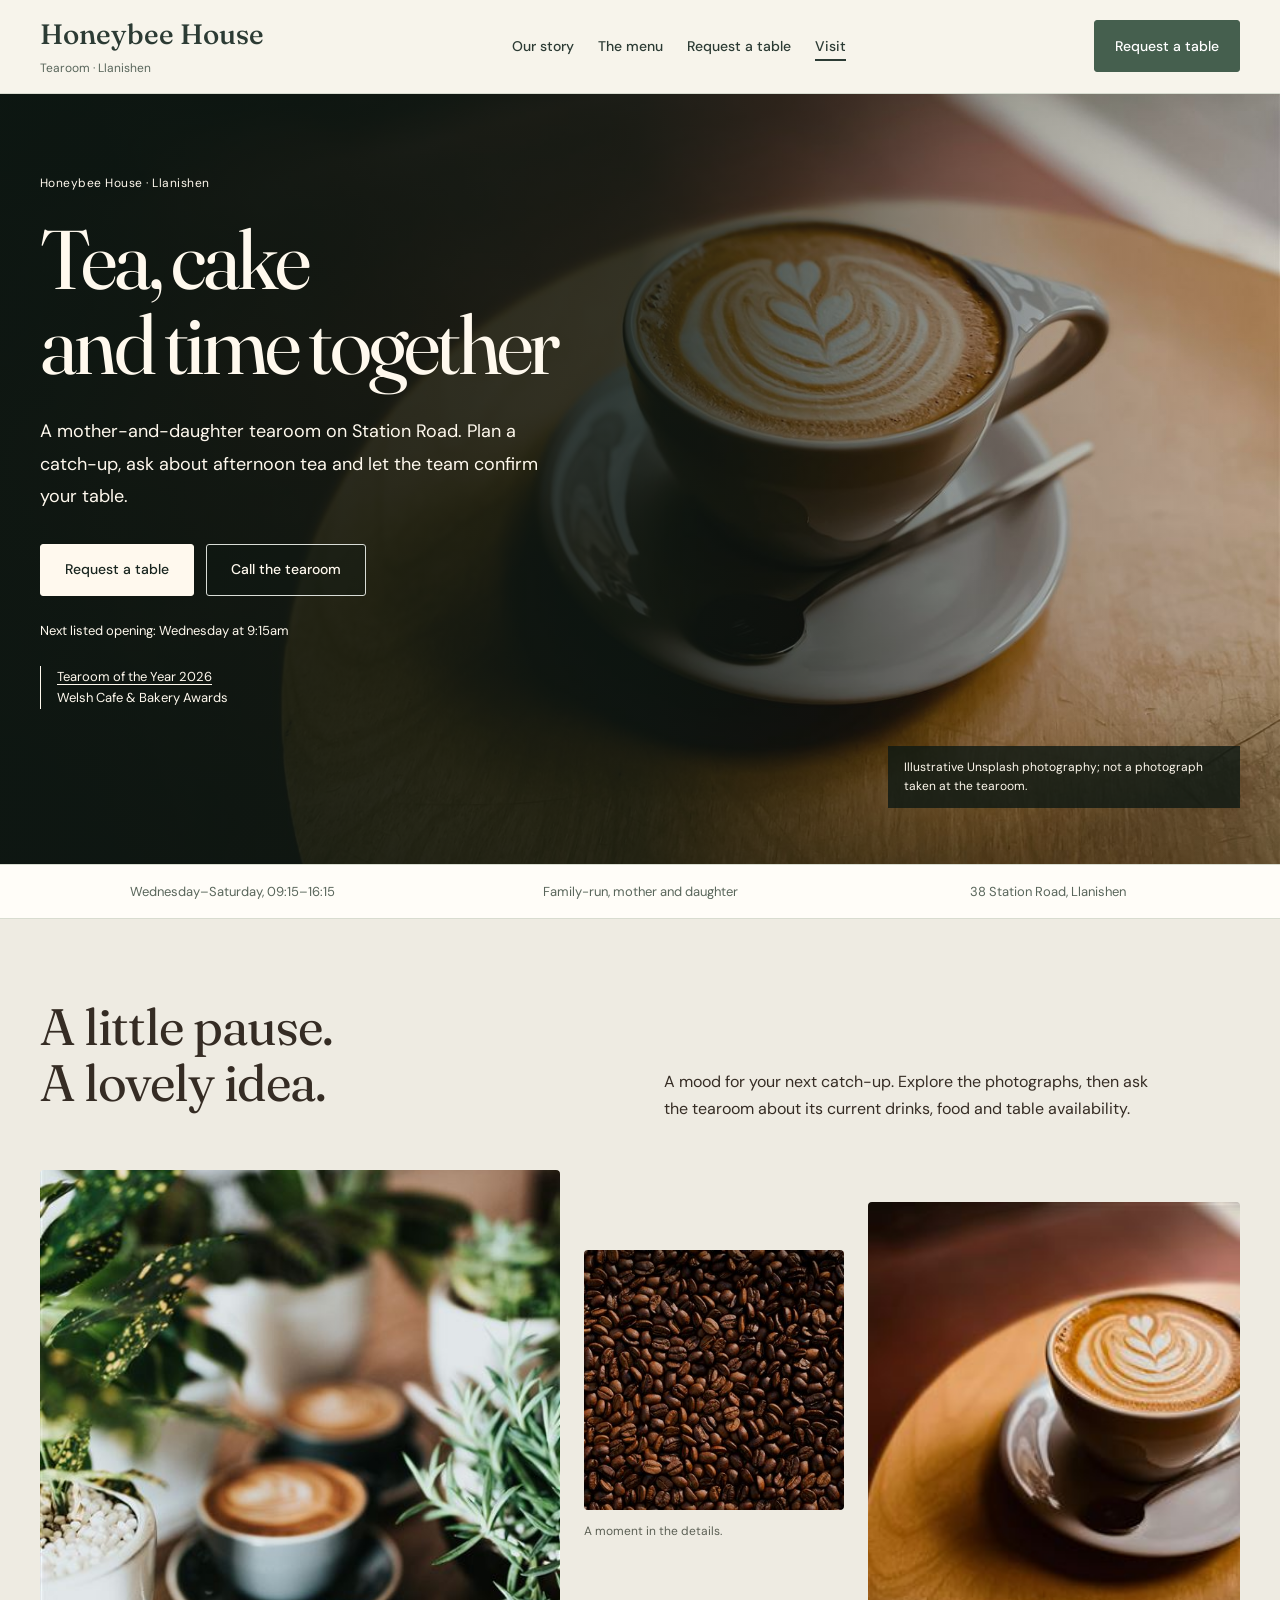
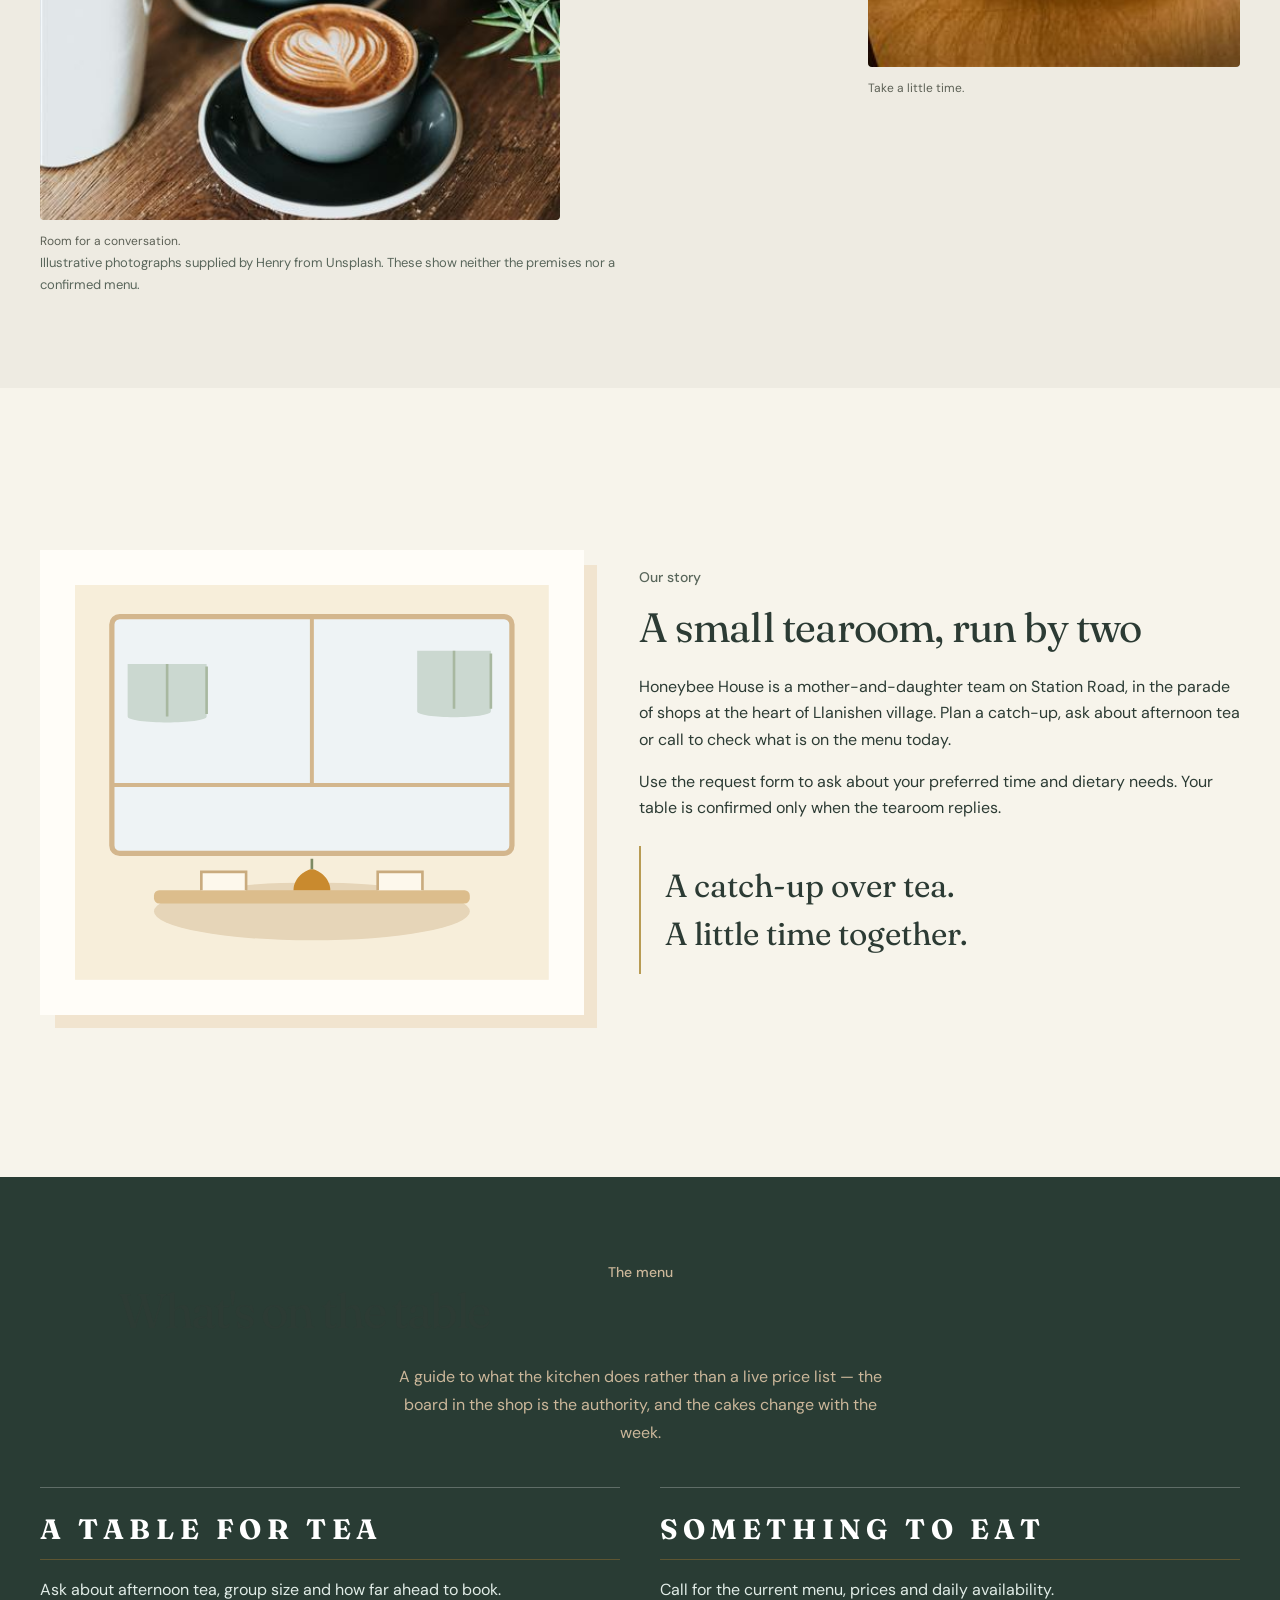
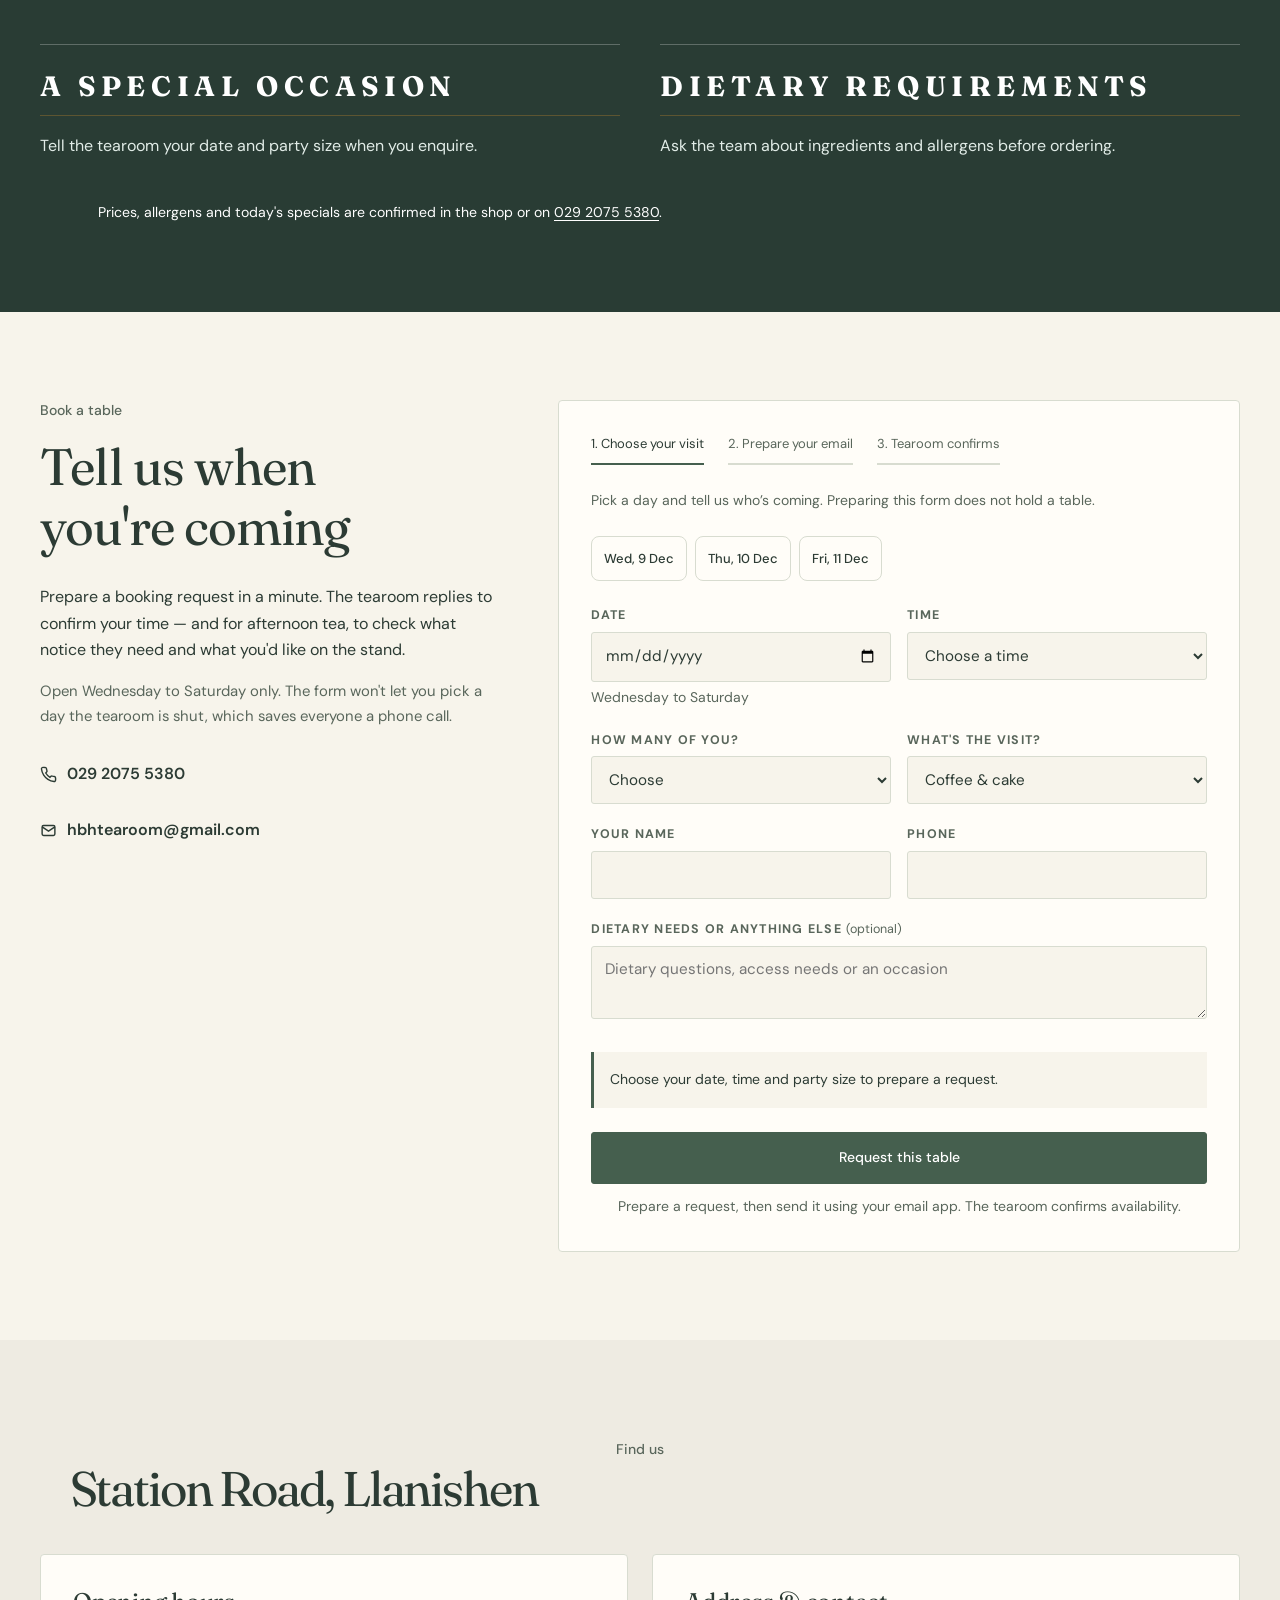
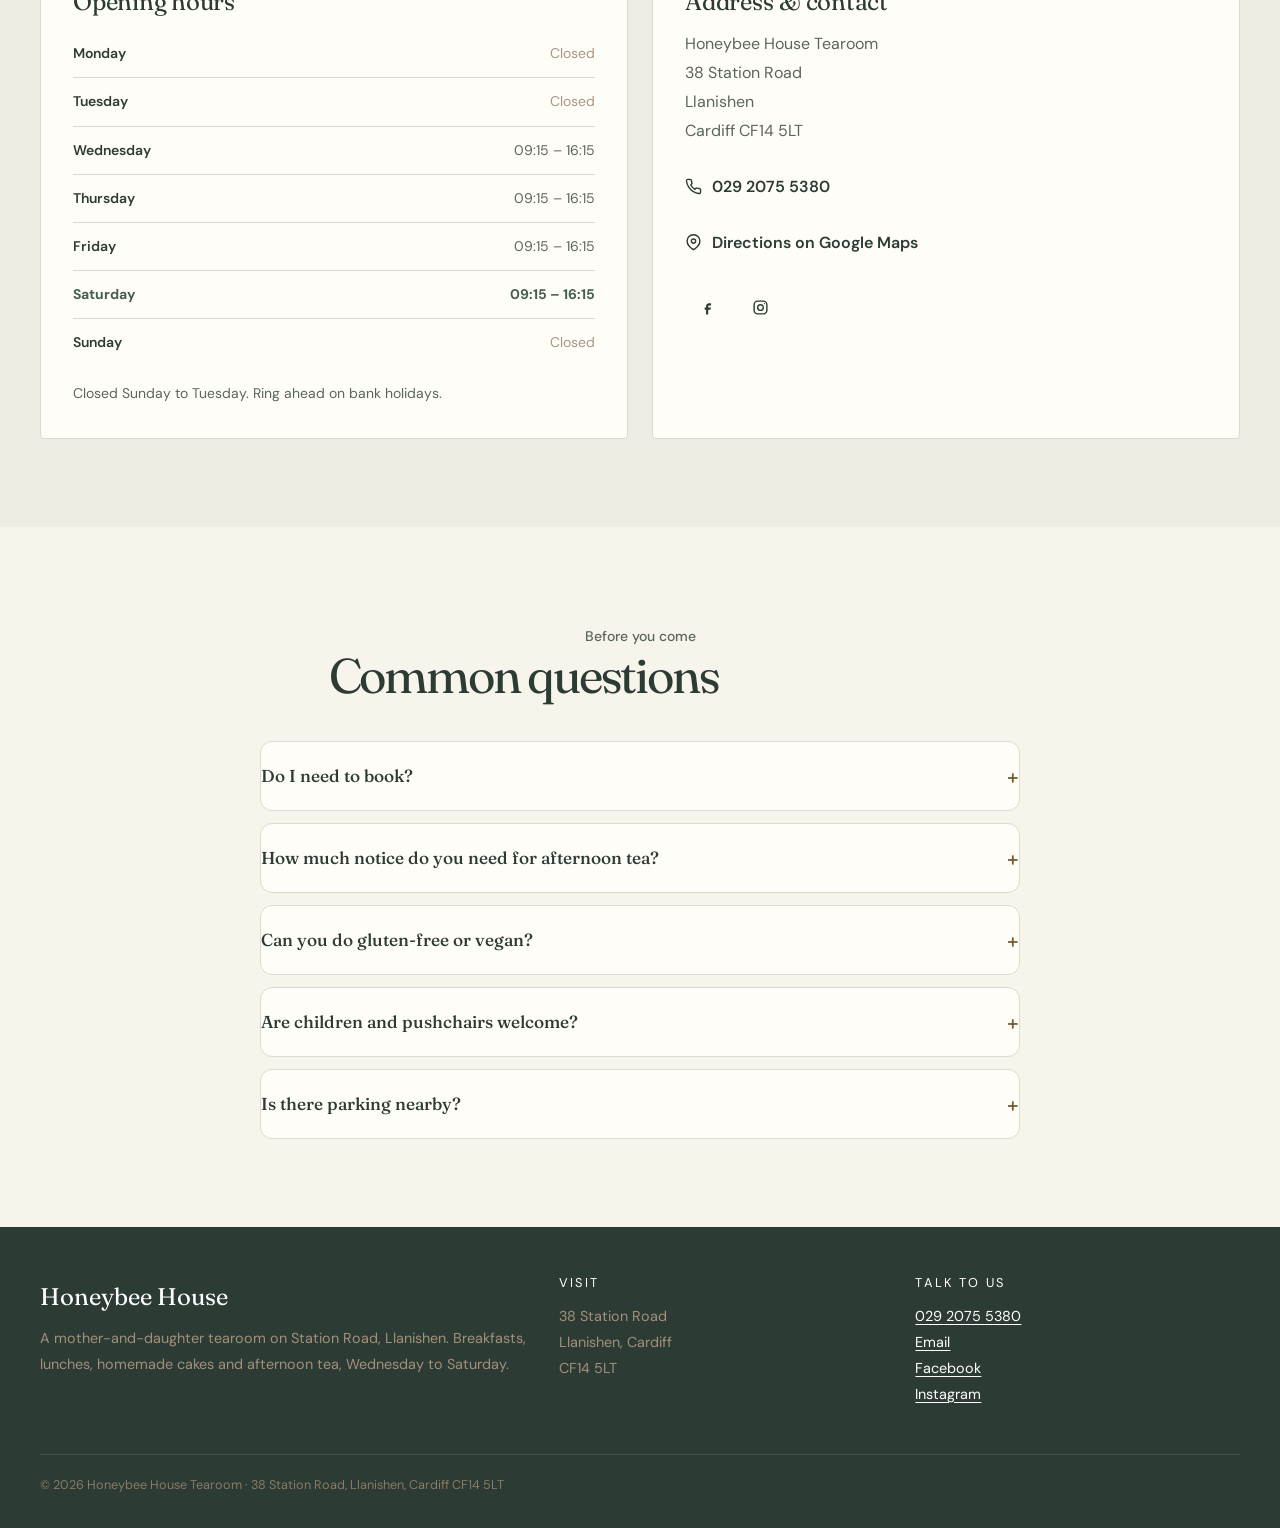
==== commit c815c1ec: "Build full-width background heroes with responsive readable overlays Co-authored-by: OpenBot <335604" ====
--- a/index.html
+++ b/index.html
@@ -34,6 +34,7 @@
 <link rel="stylesheet" href="refinement.css">
 <script src="refinement.js" defer></script>
 <link rel="stylesheet" href="finishing.css">
+<link rel="stylesheet" href="hero-background.css">
 </head>
 <body class="has-bar">
 <a class="skip" href="#main">Skip to main content</a>
@@ -70,7 +71,7 @@
 <main id="main">
   <div id="top"></div>
 
-  <section class="direction-hero" aria-labelledby="hero-title"><div class="wrap direction-layout"><div class="direction-copy"><p class="direction-location">Honeybee House · Llanishen</p><h1 id="hero-title">Tea, cake<br>and time together</h1><p class="intro">A mother-and-daughter tearoom on Station Road. Plan a catch-up, ask about afternoon tea and let the team confirm your table.</p><div class="direction-actions"><a class="btn btn-primary" href="#book">Request a table</a><a class="btn btn-ghost" href="tel:+442920755380">Call the tearoom</a></div><p class="status" id="status"><span id="status-text">See opening hours below</span></p><p class="award-note"><a href="https://oceanicawardsblog.wordpress.com/2026/03/24/winners-announced-for-the-welsh-cafe-bakery-awards-2026/" target="_blank" rel="noopener noreferrer">Tearoom of the Year 2026</a><br>Welsh Cafe &amp; Bakery Awards</p></div><div class="direction-visual"><figure class="hero-photo"><img width="3262" height="2175" src="assets/photos/responsive/coffee-cup-960.jpg" srcset="assets/photos/responsive/coffee-cup-480.jpg 480w, assets/photos/responsive/coffee-cup-960.jpg 960w, assets/photos/responsive/coffee-cup-1440.jpg 1440w" sizes="(max-width:800px) calc(100vw - 40px), 630px" data-full="assets/photos/responsive/coffee-cup-1440.jpg" alt="A cup of coffee with leaf-shaped latte art on a wooden table" fetchpriority="high" decoding="async"><div class="hero-address"><strong>Time for a catch-up.</strong>38 Station Road · Llanishen</div><figcaption>Illustrative Unsplash photography; not a photograph taken at the tearoom.</figcaption></figure></div></div></section>
+  <section class="direction-hero photo-hero" aria-labelledby="hero-title"><img class="hero-backdrop" width="3262" height="2175" src="assets/photos/responsive/coffee-cup-960.jpg" srcset="assets/photos/responsive/coffee-cup-480.jpg 480w, assets/photos/responsive/coffee-cup-960.jpg 960w, assets/photos/responsive/coffee-cup-1440.jpg 1440w" sizes="100vw" data-full="assets/photos/responsive/coffee-cup-1440.jpg" alt="" aria-hidden="true" fetchpriority="high" decoding="async"><div class="wrap direction-layout"><div class="direction-copy"><p class="direction-location">Honeybee House · Llanishen</p><h1 id="hero-title">Tea, cake<br>and time together</h1><p class="intro">A mother-and-daughter tearoom on Station Road. Plan a catch-up, ask about afternoon tea and let the team confirm your table.</p><div class="direction-actions"><a class="btn btn-primary" href="#book">Request a table</a><a class="btn btn-ghost" href="tel:+442920755380">Call the tearoom</a></div><p class="status" id="status"><span id="status-text">See opening hours below</span></p><p class="award-note"><a href="https://oceanicawardsblog.wordpress.com/2026/03/24/winners-announced-for-the-welsh-cafe-bakery-awards-2026/" target="_blank" rel="noopener noreferrer">Tearoom of the Year 2026</a><br>Welsh Cafe &amp; Bakery Awards</p></div></div><div class="wrap"><p class="hero-caption">Illustrative Unsplash photography; not a photograph taken at the tearoom.</p></div></section>
 
   <div class="facts">
     <div class="wrap">
--- a/hero-background.css
+++ b/hero-background.css
@@ -0,0 +1,42 @@
+/* Background-led heroes. Henry's direction, 16 November 2026. */
+.direction-hero.photo-hero,.direction-hero.type-hero{position:relative;isolation:isolate;overflow:hidden;padding:80px 0 56px!important;min-height:720px;background:#18251f!important;color:#fff9ee}
+.photo-hero .hero-backdrop{position:absolute;inset:0;z-index:-3;display:block;width:100%;height:100%;object-fit:cover;object-position:50% 48%;pointer-events:none}
+.photo-hero::after{content:"";position:absolute;inset:0;z-index:-2;background:linear-gradient(90deg,rgba(13,24,19,.91) 0%,rgba(13,24,19,.82) 50%,rgba(13,24,19,.32) 80%,rgba(13,24,19,.16) 100%);pointer-events:none}
+.photo-hero .direction-layout,.type-hero .direction-layout{display:flex;align-items:center;min-height:540px;position:relative}
+.photo-hero .direction-copy,.type-hero .direction-copy{width:100%;max-width:600px;position:relative;z-index:1}
+.direction-hero.photo-hero .direction-copy h1,.direction-hero.type-hero .direction-copy h1,body.studio .direction-hero.type-hero .direction-copy h1{font-size:clamp(60px,6.5vw,100px);line-height:1.02;letter-spacing:-.045em;max-width:12ch;color:#fff9ee!important;-webkit-text-fill-color:#fff9ee!important}
+.direction-hero.photo-hero .direction-location,.direction-hero.photo-hero .direction-copy .intro,.direction-hero.photo-hero .status,.photo-hero .status span,.direction-hero.type-hero .direction-location,.direction-hero.type-hero .direction-copy .intro,.direction-hero.type-hero .service-copy{color:#fff9ee!important}
+.photo-hero .direction-copy .intro,.type-hero .direction-copy .intro{font-size:18px;line-height:1.8;max-width:42ch;margin-top:28px}
+.photo-hero .direction-actions,.type-hero .direction-actions{margin-top:32px;gap:12px}
+.direction-hero.photo-hero .direction-actions .btn-primary,.direction-hero.type-hero .direction-actions .btn-primary{background:#fff9ee!important;color:#18251f!important;border:1px solid #fff9ee!important}
+.direction-hero.photo-hero .direction-actions .btn-ghost,.direction-hero.type-hero .direction-actions .btn-ghost{background:rgba(13,24,19,.4)!important;color:#fff9ee!important;border:1px solid #d9ddd7!important}
+.photo-hero .direction-actions a:hover,.type-hero .direction-actions a:hover{filter:none;background:#e9e3d7!important;color:#18251f!important}
+.photo-hero .award-note{color:#fff9ee!important;border-color:#fff9ee!important}.photo-hero .award-note a{color:inherit}
+.photo-hero .hero-caption{position:relative;z-index:1;margin:24px 0 0 auto;max-width:44ch;font-size:12px;line-height:1.6;color:#fff9ee;background:rgba(13,24,19,.8);padding:12px 16px;align-self:end}
+.photo-hero :focus-visible,.type-hero :focus-visible{outline:3px solid #fff9ee;outline-offset:5px}
+.type-hero .hero-wordmark{position:absolute;z-index:-1;right:-1.5%;top:8%;margin:0;color:#bcc9c1;opacity:.13;pointer-events:none;user-select:none;font:400 clamp(180px,23vw,420px)/.9 'Fraunces',Georgia,serif;letter-spacing:-.07em;text-align:right}
+.type-hero .hero-wordmark span{display:block}
+.direction-hero.type-grahams{background:#1d292c!important}.type-grahams .hero-wordmark{color:#d6c49c;font-style:italic}
+.direction-hero.type-best{background:#243c30!important}.type-best .hero-wordmark{font-family:'DM Sans',sans-serif;font-weight:500;letter-spacing:-.09em;top:12%;color:#d5deca}
+.direction-hero.type-hero .service-choice button{background:rgba(0,0,0,.15)!important;color:#fff9ee!important;border-color:#cbd2ca!important}
+.direction-hero.type-hero .service-choice button[aria-pressed=true]{background:#fff9ee!important;color:#18251f!important;border-color:#fff9ee!important}
+.type-hero .hero-addressline{color:#fff9ee;position:relative;margin:32px 0 0;padding-top:20px;border-top:1px solid #ffffff59;font-size:14px;display:flex;justify-content:space-between;gap:24px;flex-wrap:wrap}
+.type-hero .hero-addressline a{min-height:44px;display:inline-flex;align-items:center;color:inherit;text-underline-offset:6px}
+@media(min-width:1600px){.photo-hero .direction-layout,.type-hero .direction-layout{min-height:600px}.direction-hero.photo-hero,.direction-hero.type-hero{min-height:800px}}
+@media(max-width:800px){
+ .direction-hero.photo-hero,.direction-hero.type-hero{padding:56px 0 32px!important;min-height:0}
+ .photo-hero .direction-layout,.type-hero .direction-layout{min-height:580px;align-items:center;display:flex}
+ .direction-hero.photo-hero .direction-copy h1,.direction-hero.type-hero .direction-copy h1,body.studio .direction-hero.type-hero .direction-copy h1{font-size:clamp(48px,10.5vw,76px);max-width:13ch;line-height:1.06}
+ .photo-hero .direction-copy .intro,.type-hero .direction-copy .intro{font-size:16px;line-height:1.75;max-width:38ch;margin-top:24px}
+ .photo-hero::after{background:rgba(13,24,19,.72)}
+ .photo-hero .hero-backdrop{object-position:60% center}
+ .photo-hero .hero-caption{margin-top:32px;margin-left:0;font-size:12px;max-width:44ch;padding:12px 16px}
+ .type-hero .hero-wordmark{font-size:clamp(160px,40vw,300px);top:5%;right:-8%;opacity:.1}
+ .type-hero .hero-addressline{margin-top:24px;gap:4px 24px}
+ .photo-hero .direction-actions a,.type-hero .direction-actions a{min-height:52px}
+ .direction-hero.type-hero .service-copy{font-size:13px;line-height:1.6}
+}
+@media(max-width:420px){.photo-hero .direction-layout,.type-hero .direction-layout{min-height:540px}.photo-hero .direction-actions,.type-hero .direction-actions{display:grid;grid-template-columns:1fr}.photo-hero .direction-actions a,.type-hero .direction-actions a{width:100%;justify-content:center}}
+@media print{.direction-hero.photo-hero,.direction-hero.type-hero{background:white!important;color:black!important;min-height:0}.hero-backdrop,.hero-wordmark,.photo-hero::after{display:none}.photo-hero .direction-copy,.type-hero .direction-copy{color:black!important}}
+
+@media(min-width:801px) and (max-width:1100px){.photo-hero::after{background:rgba(13,24,19,.72)}}
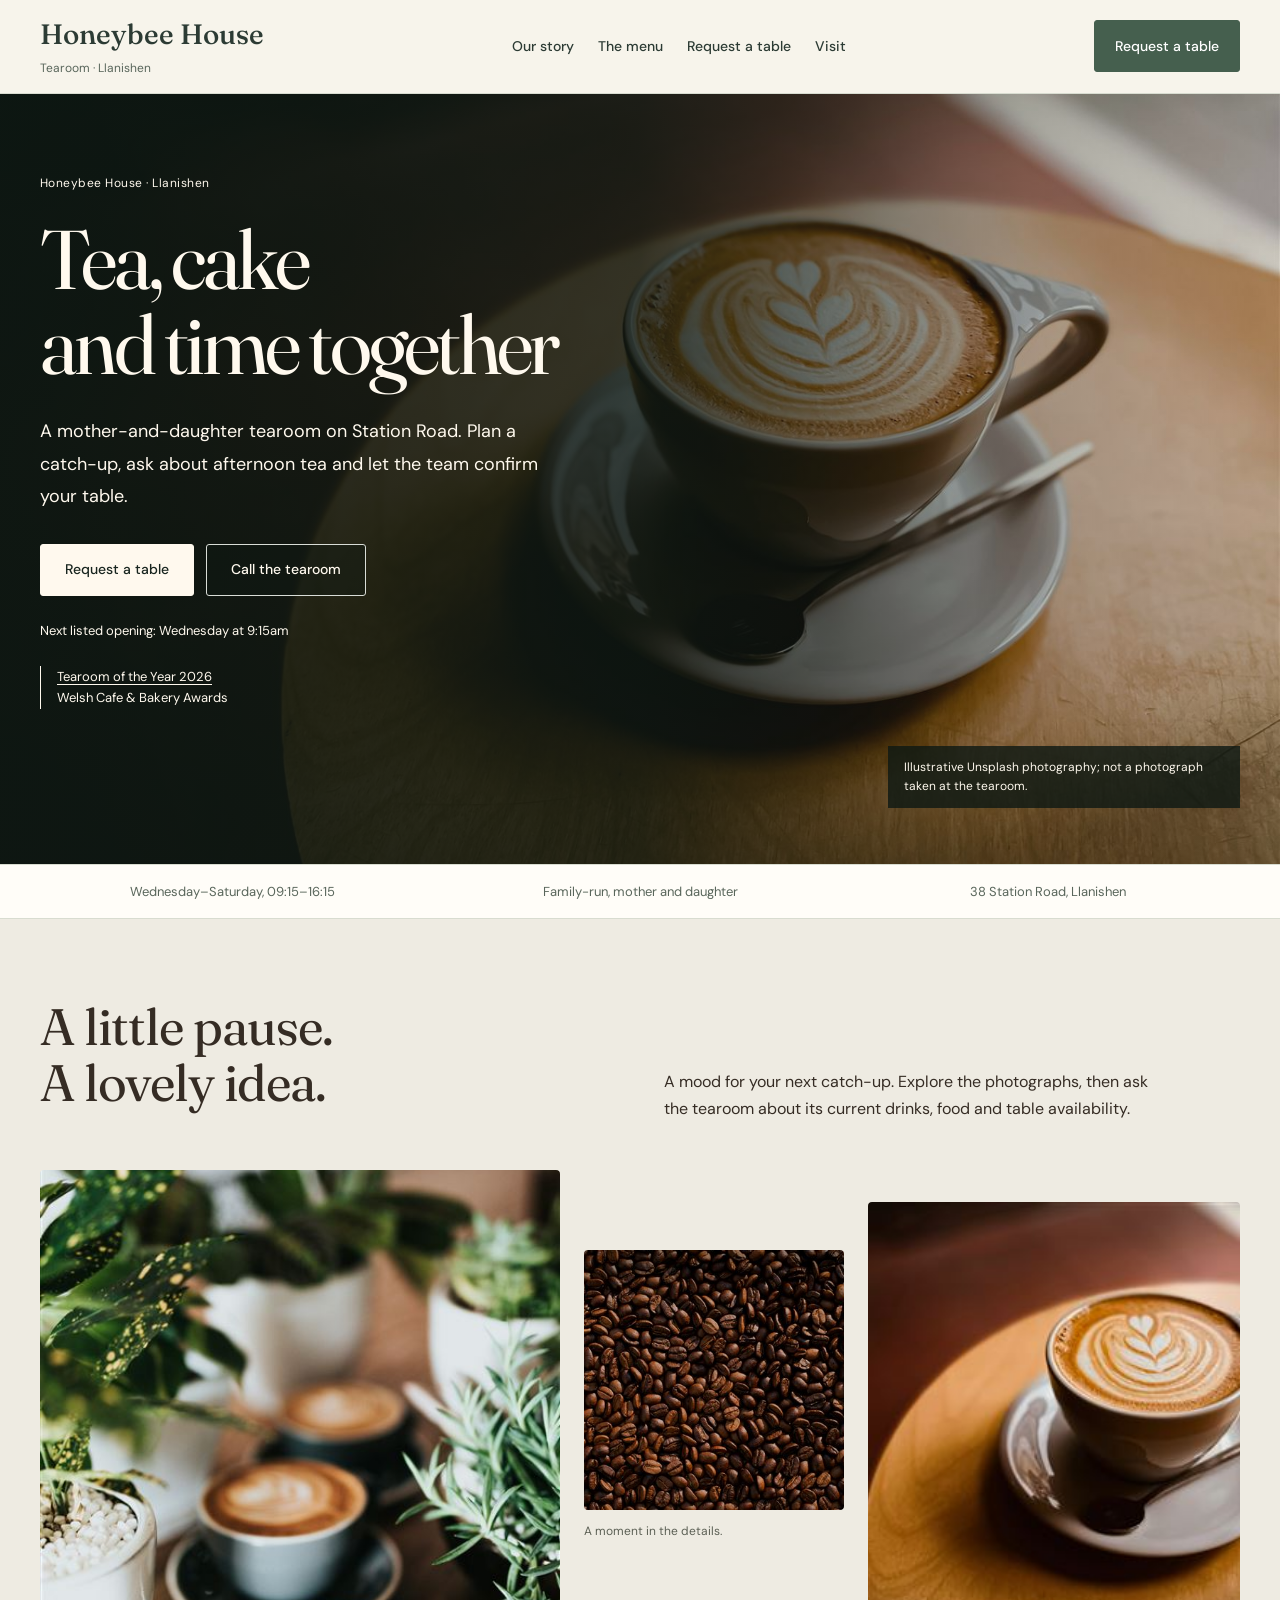
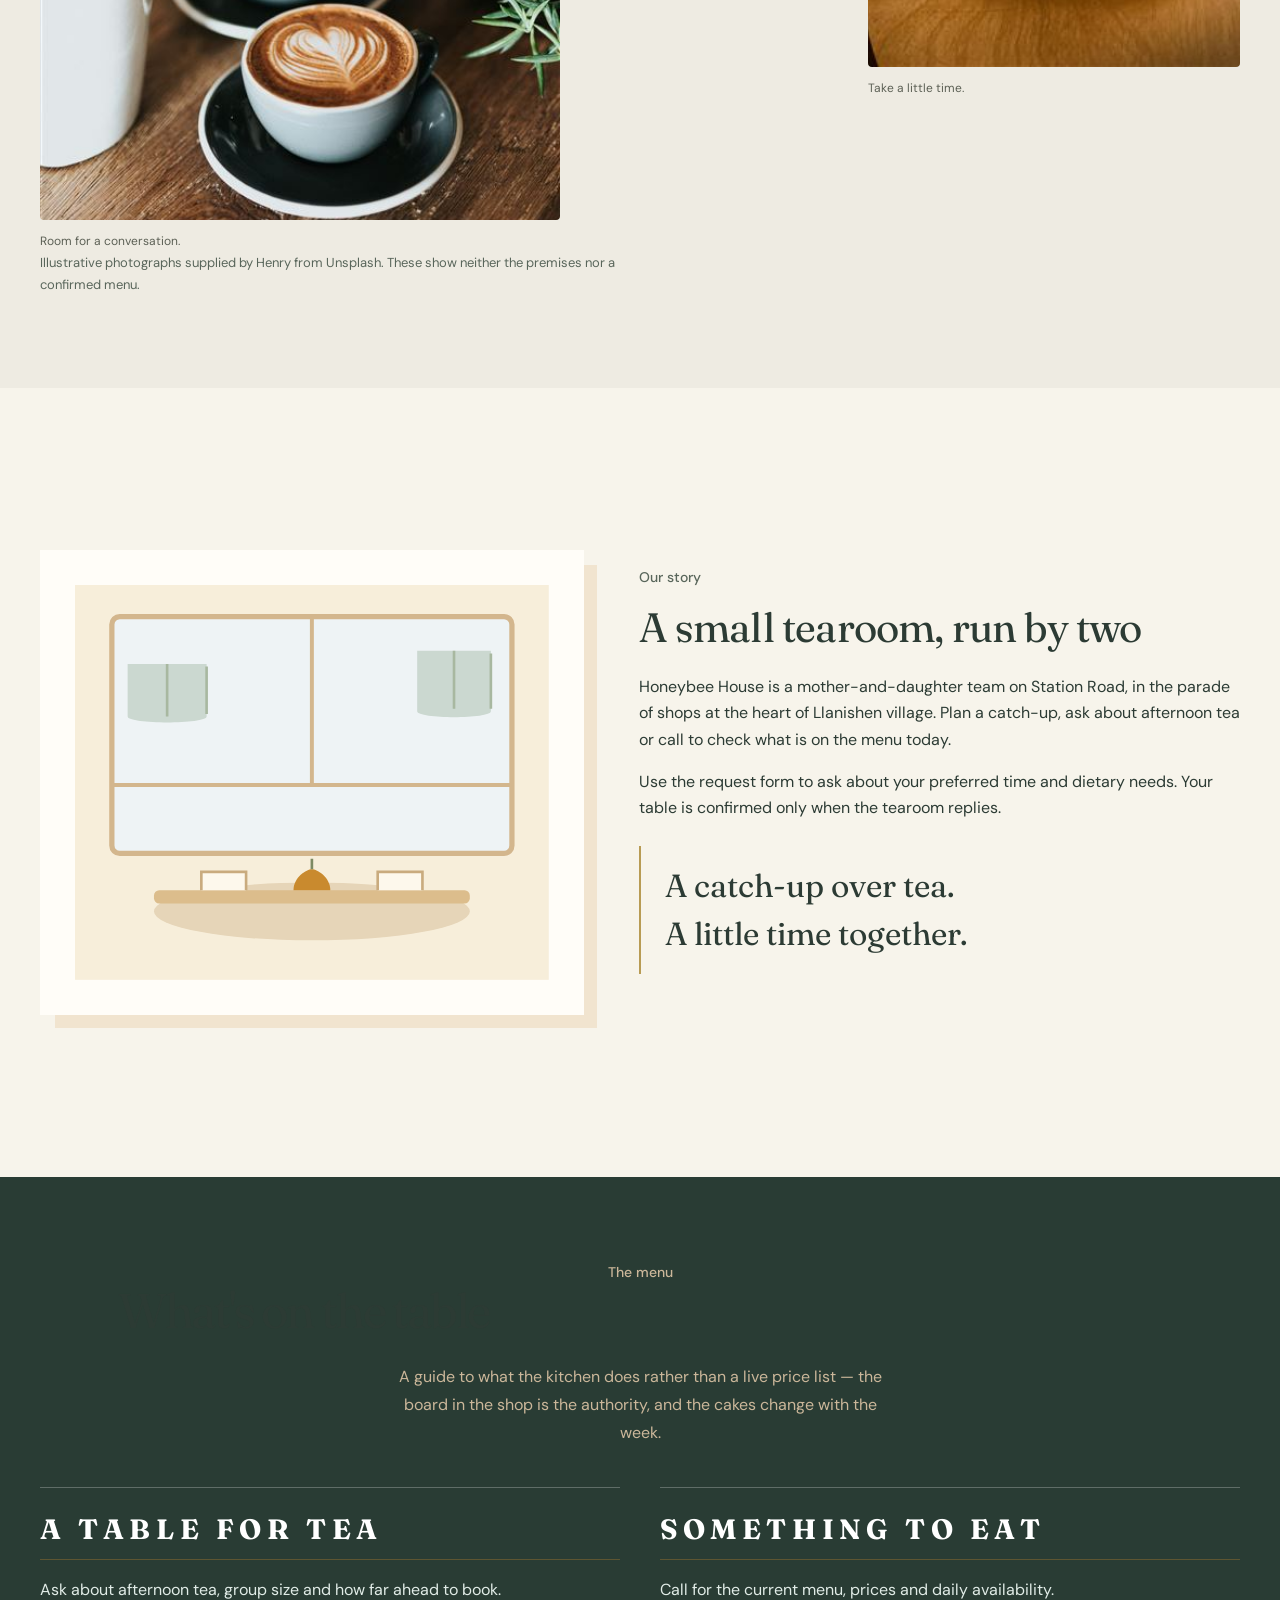
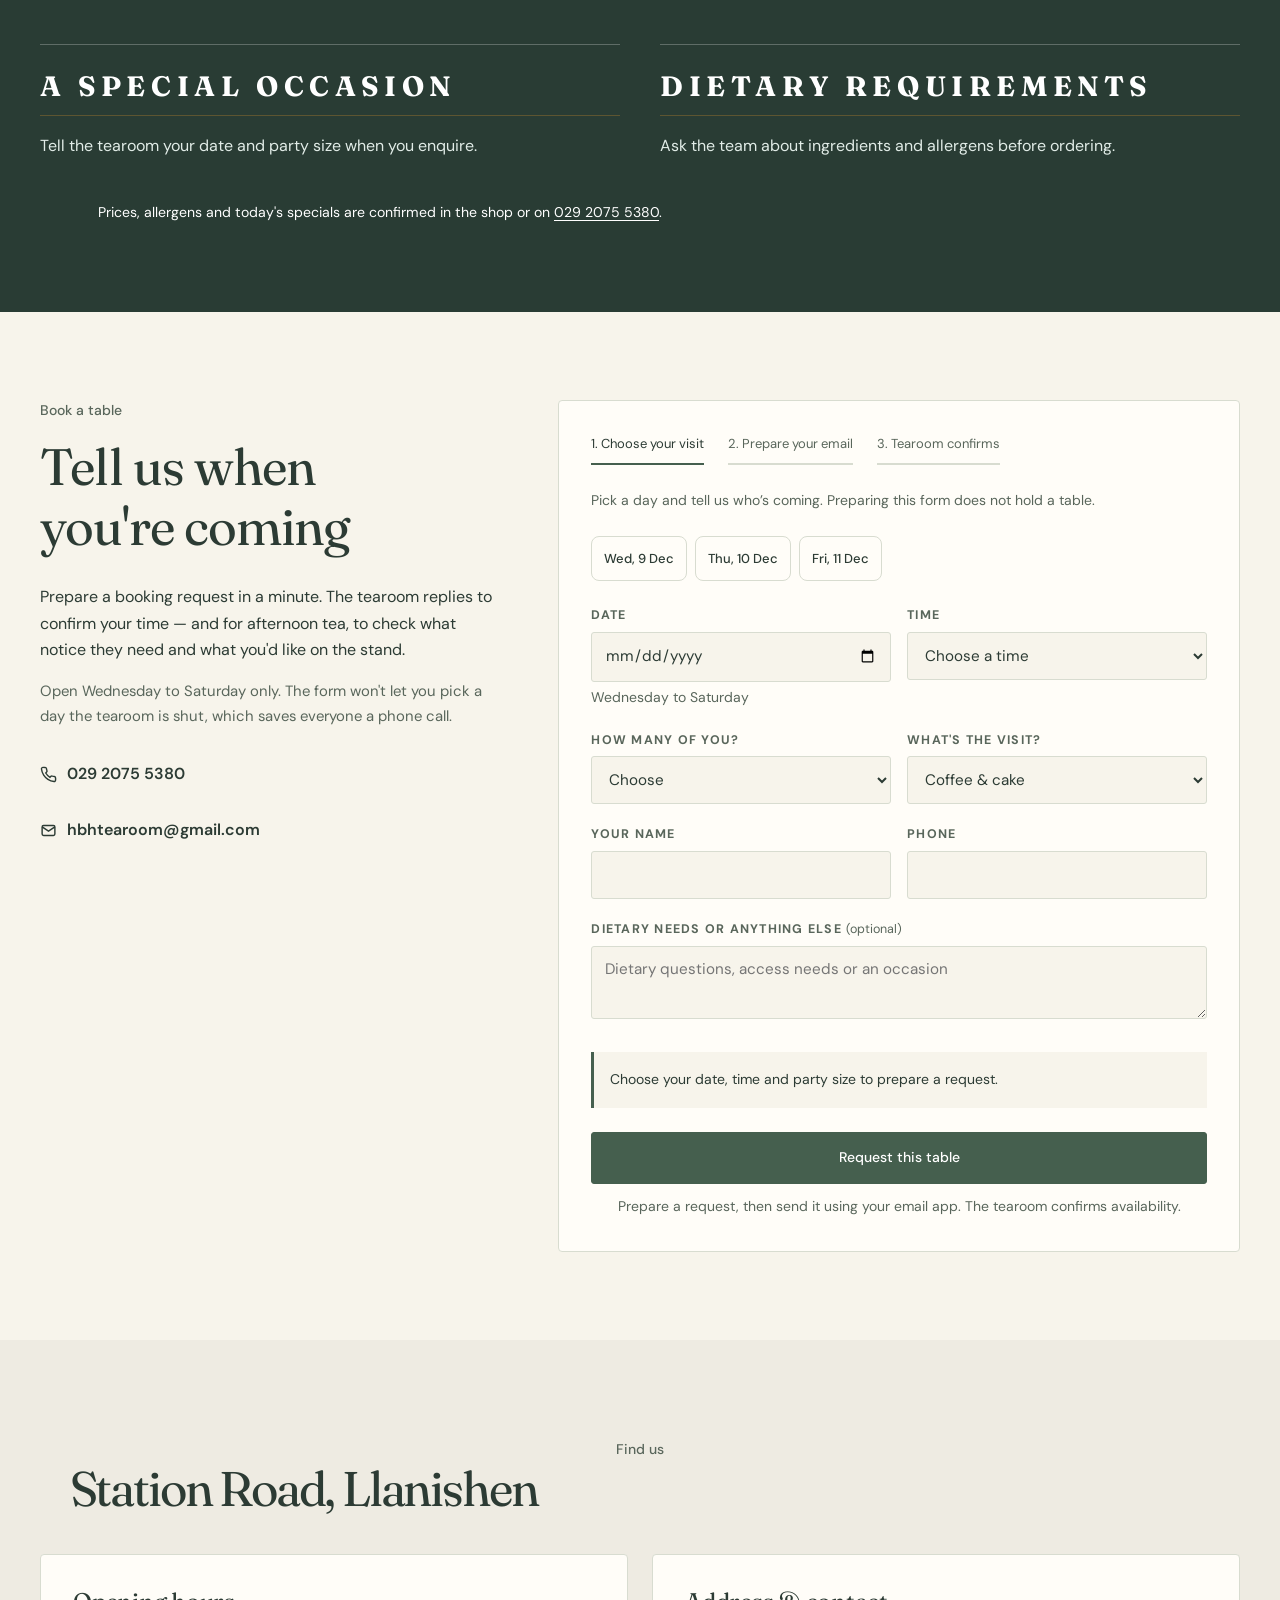
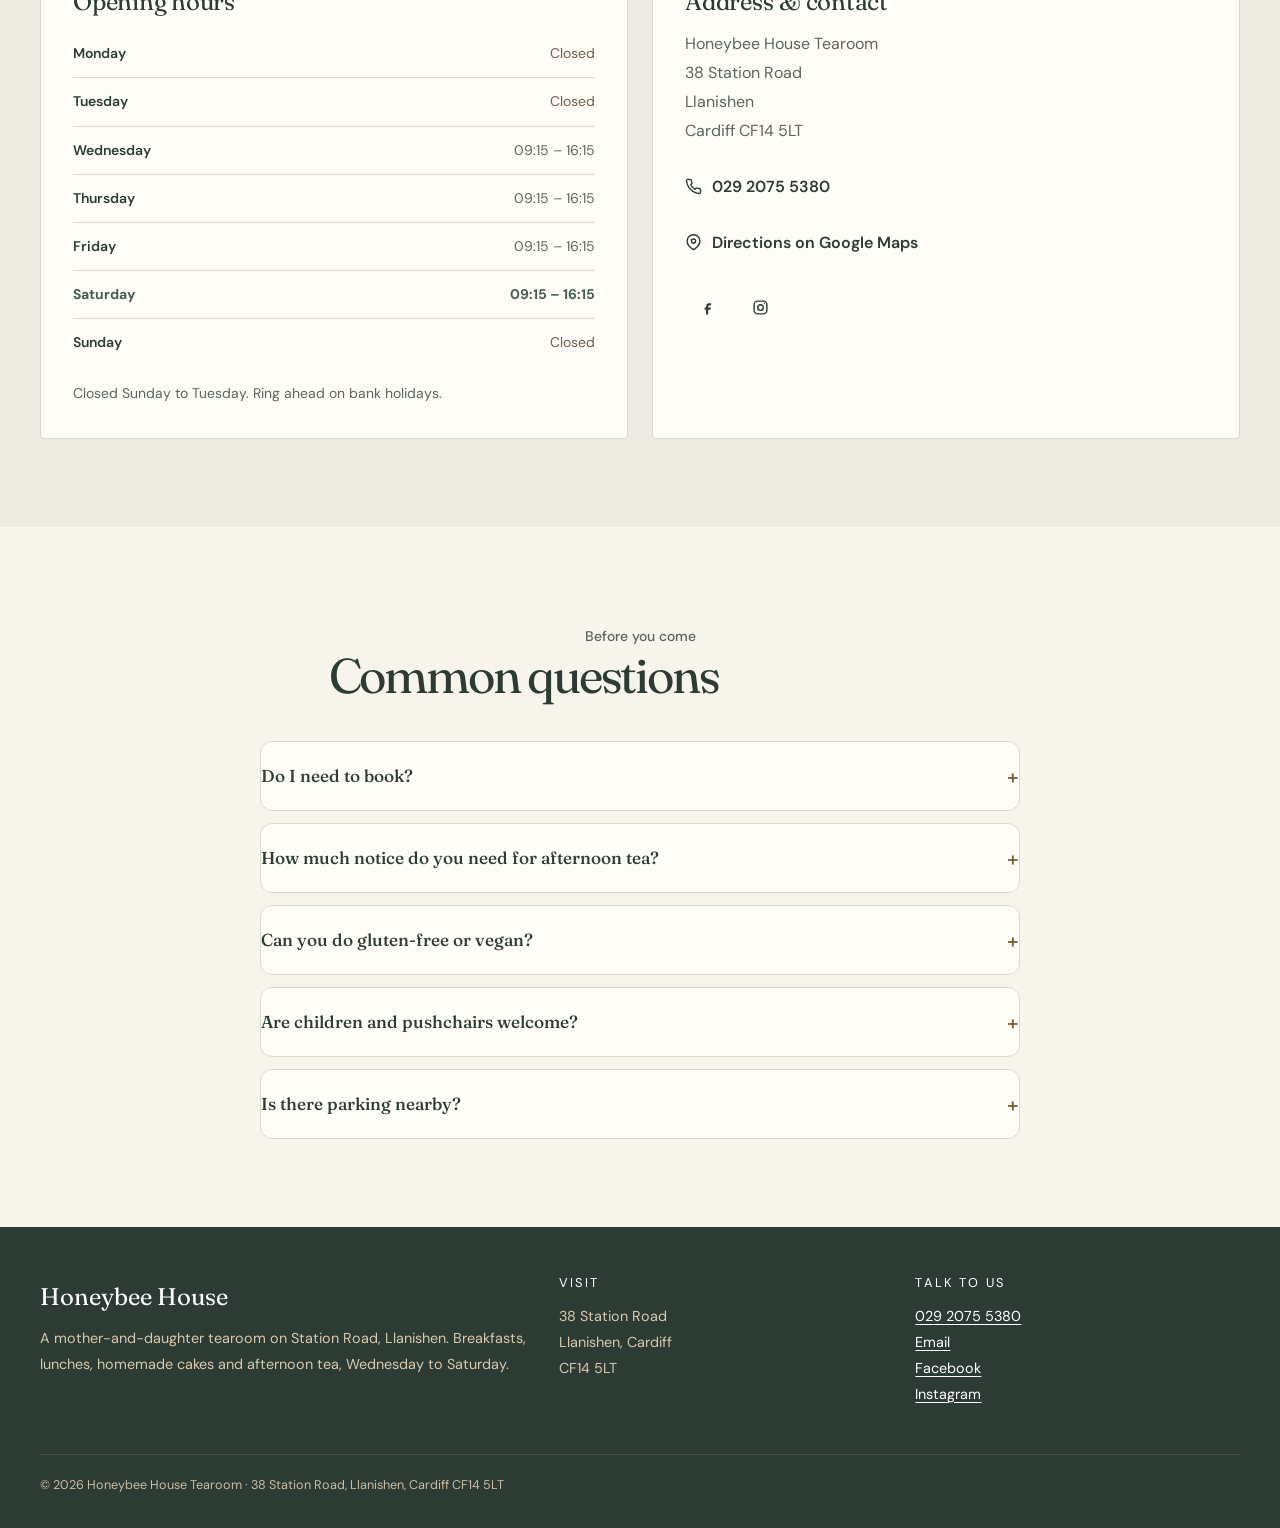
==== commit 7709b423: "Improve accessibility, security and verification for honeybee site - Fix 641-899px navigation gap; a" ====
--- a/index.html
+++ b/index.html
@@ -3,7 +3,7 @@
 <head>
 <meta charset="UTF-8">
 <meta name="viewport" content="width=device-width, initial-scale=1.0">
-<meta http-equiv="Content-Security-Policy" content="default-src 'self'; img-src 'self' data:; style-src 'self' 'unsafe-inline'; script-src 'self'; base-uri 'none'; form-action 'none'; frame-src https://www.google.com https://maps.google.com;">
+<meta http-equiv="Content-Security-Policy" content="default-src 'self'; img-src 'self'; style-src 'self'; script-src 'self'; base-uri 'none'; form-action 'none'; frame-src 'none';">
 <title>Honeybee House Tearoom — Afternoon Tea in Llanishen, Cardiff</title>
 <meta name="description" content="A family-run mother-and-daughter tearoom at 38 Station Road, Llanishen, Cardiff CF14 5LT. Breakfasts, lunches, homemade cakes and afternoon tea. Open Wednesday to Saturday, 09:15–16:15. Book on 029 2075 5380.">
 <link rel="canonical" href="https://henrygoldsmith07-wq.github.io/honeybee-house-tearoom/">
@@ -25,10 +25,10 @@
 <meta name="twitter:image" content="https://henrygoldsmith07-wq.github.io/honeybee-house-tearoom/og-image.png">
 
 <script type="application/ld+json">{"@context":"https://schema.org","@type":"CafeOrCoffeeShop","@id":"https://henrygoldsmith07-wq.github.io/honeybee-house-tearoom/#tearoom","name":"Honeybee House Tearoom","description":"Family-run mother-and-daughter tearoom in Llanishen, Cardiff, serving breakfasts, lunches, homemade cakes and afternoon tea.","url":"https://henrygoldsmith07-wq.github.io/honeybee-house-tearoom/","image":"https://henrygoldsmith07-wq.github.io/honeybee-house-tearoom/og-image.png","telephone":"+442920755380","email":"hbhtearoom@gmail.com","servesCuisine":["British","Cafe","Afternoon tea"],"currenciesAccepted":"GBP","hasMap":"https://maps.google.com/?q=38+Station+Road+Llanishen+Cardiff+CF14+5LT","address":{"@type":"PostalAddress","streetAddress":"38 Station Road","addressLocality":"Llanishen","addressRegion":"Cardiff","postalCode":"CF14 5LT","addressCountry":"GB"},"areaServed":[{"@type":"Place","name":"Llanishen"},{"@type":"Place","name":"Cardiff"}],"openingHoursSpecification":[{"@type":"OpeningHoursSpecification","dayOfWeek":["Wednesday","Thursday","Friday","Saturday"],"opens":"09:15","closes":"16:15"}],"acceptsReservations":"https://henrygoldsmith07-wq.github.io/honeybee-house-tearoom/#book","sameAs":["https://www.facebook.com/HBHtearoom","https://www.instagram.com/hbhtearoom/"],"geo":{"@type":"GeoCoordinates","latitude":51.529009,"longitude":-3.188265}}</script>
-<script type="application/ld+json">{"@context":"https://schema.org","@type":"FAQPage","mainEntity":[{"@type":"Question","name":"Do I need to book for afternoon tea at Honeybee House?","acceptedAnswer":{"@type":"Answer","text":"Booking is the safe way to guarantee a table and a stand. Send a booking request from this page or ring 029 2075 5380, and the tearoom confirms the time and any notice they need for afternoon tea."}},{"@type":"Question","name":"When is Honeybee House open?","acceptedAnswer":{"@type":"Answer","text":"Wednesday to Saturday, 09:15 to 16:15. The tearoom is closed Sunday, Monday and Tuesday."}},{"@type":"Question","name":"Can you cater for dietary requirements?","acceptedAnswer":{"@type":"Answer","text":"Tell the tearoom when you book, using the dietary notes box, and they will confirm what they can do for your table."}},{"@type":"Question","name":"Where is the tearoom?","acceptedAnswer":{"@type":"Answer","text":"38 Station Road, Llanishen, Cardiff CF14 5LT — on the village parade, a short walk from Llanishen rail station."}}]}</script>
-
-
-<meta name="robots" content="noindex, nofollow"><script src="direction.js" defer></script><link rel="preload" href="assets/dm-sans.woff2" as="font" type="font/woff2" crossorigin><link rel="stylesheet" href="site.css"><script src="experience.js" defer></script><script type="application/ld+json">{"@context":"https://schema.org","@type":"ContactPoint","@id":"https://henrygoldsmith07-wq.github.io/honeybee-house-tearoom/#contact-point","telephone":"+442920755380","email":"hbhtearoom@gmail.com","contactType":"customer service","areaServed":"GB","availableLanguage":"English"}</script>
+<script type="application/ld+json">{"@context":"https://schema.org","@type":"FAQPage","mainEntity":[{"@type":"Question","name":"Do I need to book for afternoon tea at Honeybee House?","acceptedAnswer":{"@type":"Answer","text":"Booking is the safe way to guarantee a table and a stand. Send a booking request from this page or ring 029 2075 5380, and the tearoom confirms the time and any notice they need for afternoon tea."}},{"@type":"Question","name":"When is Honeybee House open?","acceptedAnswer":{"@type":"Answer","text":"Wednesday to Saturday, 09:15 to 16:15. The tearoom is closed Sunday, Monday and Tuesday."}},{"@type":"Question","name":"Can you cater for dietary requirements?","acceptedAnswer":{"@type":"Answer","text":"Tell the tearoom when you book, using the dietary notes box, and they will confirm what they can do for your table."}},{"@type":"Question","name":"Where is the tearoom?","acceptedAnswer":{"@type":"Answer","text":"38 Station Road, Llanishen, Cardiff CF14 5LT — on the village parade, a short walk from Llanishen rail station."}},{"@type":"Question","name":"Are children and pushchairs welcome?","acceptedAnswer":{"@type":"Answer","text":"Call to ask about access, pushchair space and seating before visiting."}},{"@type":"Question","name":"Is there parking nearby?","acceptedAnswer":{"@type":"Answer","text":"Use the directions link to plan your route. Call to check access and nearby parking."}}]}</script>
+
+
+<meta name="robots" content="noindex, nofollow"><script src="direction.js" defer></script><link rel="preload" href="assets/dm-sans.woff2" as="font" type="font/woff2" crossorigin><link rel="preload" href="assets/fraunces.woff2" as="font" type="font/woff2" crossorigin><link rel="stylesheet" href="site.css"><script src="experience.js" defer></script><script type="application/ld+json">{"@context":"https://schema.org","@type":"ContactPoint","@id":"https://henrygoldsmith07-wq.github.io/honeybee-house-tearoom/#contact-point","telephone":"+442920755380","email":"hbhtearoom@gmail.com","contactType":"customer service","areaServed":"GB","availableLanguage":"English"}</script>
 
 
 <link rel="stylesheet" href="refinement.css">
@@ -41,7 +41,7 @@
 
 <header class="site-head">
   <div class="wrap">
-    <a class="brand" href="#top" aria-label="Honeybee House Tearoom, home">
+    <a class="brand" href="#top" aria-label="Honeybee House Tearoom · Llanishen — home">
       <svg class="brand-mark" viewBox="0 0 48 48" aria-hidden="true" focusable="false">
         <circle cx="24" cy="24" r="22" fill="#fdf8ec" stroke="#e3d2b4"/>
         <ellipse cx="24" cy="20" rx="8" ry="10" fill="#e8b95e"/>
@@ -83,7 +83,7 @@
     </div>
   </div>
 
-  <section class="coffee-editorial" id="coffee-moments" aria-labelledby="coffee-title"><div class="wrap"><div class="coffee-header"><h2 id="coffee-title">A little pause.<br>A lovely idea.</h2><p>A mood for your next catch-up. Explore the photographs, then ask the tearoom about its current drinks, food and table availability.</p></div><div class="coffee-grid"><figure><img width="4480" height="6720" src="assets/photos/responsive/coffee-together-960.jpg" srcset="assets/photos/responsive/coffee-together-480.jpg 480w, assets/photos/responsive/coffee-together-960.jpg 960w, assets/photos/responsive/coffee-together-1440.jpg 1440w" sizes="(max-width:800px) 45vw, 400px" data-full="assets/photos/responsive/coffee-together-1440.jpg" alt="Three cups of coffee among green houseplants" loading="lazy" decoding="async"><figcaption>Room for a conversation.</figcaption></figure><figure><img width="4889" height="3728" src="assets/photos/responsive/coffee-beans-960.jpg" srcset="assets/photos/responsive/coffee-beans-480.jpg 480w, assets/photos/responsive/coffee-beans-960.jpg 960w, assets/photos/responsive/coffee-beans-1440.jpg 1440w" sizes="(max-width:800px) 45vw, 400px" data-full="assets/photos/responsive/coffee-beans-1440.jpg" alt="A close-up texture of roasted coffee beans" loading="lazy" decoding="async"><figcaption>A moment in the details.</figcaption></figure><figure><img width="3262" height="2175" src="assets/photos/responsive/coffee-cup-960.jpg" srcset="assets/photos/responsive/coffee-cup-480.jpg 480w, assets/photos/responsive/coffee-cup-960.jpg 960w, assets/photos/responsive/coffee-cup-1440.jpg 1440w" sizes="(max-width:800px) 45vw, 400px" data-full="assets/photos/responsive/coffee-cup-1440.jpg" alt="Leaf-shaped latte art in a coffee cup on a wooden table" loading="lazy" decoding="async"><figcaption>Take a little time.</figcaption></figure></div><p class="photo-note">Illustrative photographs supplied by Henry from Unsplash. These show neither the premises nor a confirmed menu.</p></div></section><section id="story" data-reveal>
+  <section class="coffee-editorial" id="coffee-moments" aria-labelledby="coffee-title"><div class="wrap"><div class="coffee-header"><h2 id="coffee-title">A little pause.<br>A lovely idea.</h2><p>A mood for your next catch-up. Explore the photographs, then ask the tearoom about its current drinks, food and table availability.</p></div><div class="coffee-grid"><figure><img width="4480" height="6720" src="assets/photos/responsive/coffee-together-960.jpg" srcset="assets/photos/responsive/coffee-together-480.jpg 480w, assets/photos/responsive/coffee-together-960.jpg 960w, assets/photos/responsive/coffee-together-1440.jpg 1440w" sizes="(max-width:800px) 45vw, 400px" data-full="assets/photos/responsive/coffee-together-1440.jpg" alt="Three cups of coffee among green houseplants" loading="lazy" decoding="async"><figcaption>Room for a conversation.</figcaption></figure><figure><img width="4889" height="3728" src="assets/photos/responsive/coffee-beans-960.jpg" srcset="assets/photos/responsive/coffee-beans-480.jpg 480w, assets/photos/responsive/coffee-beans-960.jpg 960w, assets/photos/responsive/coffee-beans-1440.jpg 1440w" sizes="(max-width:800px) 45vw, 400px" data-full="assets/photos/responsive/coffee-beans-1440.jpg" alt="A close-up texture of roasted coffee beans" loading="lazy" decoding="async"><figcaption>A moment in the details.</figcaption></figure><figure><img width="3262" height="2175" src="assets/photos/responsive/coffee-cup-960.jpg" srcset="assets/photos/responsive/coffee-cup-480.jpg 480w, assets/photos/responsive/coffee-cup-960.jpg 960w, assets/photos/responsive/coffee-cup-1440.jpg 1440w" sizes="(max-width:800px) 45vw, 400px" data-full="assets/photos/responsive/coffee-cup-1440.jpg" alt="Leaf-shaped latte art in a coffee cup on a wooden table" loading="lazy" decoding="async"><figcaption>Take a little time.</figcaption></figure></div><p class="photo-note">Illustrative photographs supplied by Henry from Unsplash. These show neither the premises nor a confirmed menu.</p></div></section><section id="story">
     <div class="wrap story">
       <div class="story-frame">
         <svg viewBox="0 0 360 300" role="img" aria-label="Illustration of a tearoom window with a table laid for two">
@@ -111,7 +111,7 @@
     </div>
   </section>
 
-  <section id="menu" class="menu" data-reveal>
+  <section id="menu" class="menu">
     <div class="wrap">
       <div class="section-head">
         <p class="eyebrow">The menu</p>
@@ -119,17 +119,17 @@
         <p>A guide to what the kitchen does rather than a live price list — the board in the shop is the authority, and the cakes change with the week.</p>
       </div>
 
-      <div class="menu-grid"><div class="menu-block"><h3>A table for tea</h3><p>Ask about afternoon tea, group size and how far ahead to book.</p></div><div class="menu-block"><h3>Something to eat</h3><p>Call for the current menu, prices and daily availability.</p></div><div class="menu-block"><h3>A special occasion</h3><p>Tell the tearoom your date and party size when you enquire.</p></div><div class="menu-block"><h3>Dietary requirements</h3><p>Ask the team about ingredients and allergens before ordering.</p></div></div><p class="menu-note">Prices, allergens and today's specials are confirmed in the shop or on <a href="tel:+442920755380" style="color:#e8b95e">029 2075 5380</a>.</p>
-    </div>
-  </section>
-
-  <section id="book" data-reveal>
+      <div class="menu-grid"><div class="menu-block"><h3>A table for tea</h3><p>Ask about afternoon tea, group size and how far ahead to book.</p></div><div class="menu-block"><h3>Something to eat</h3><p>Call for the current menu, prices and daily availability.</p></div><div class="menu-block"><h3>A special occasion</h3><p>Tell the tearoom your date and party size when you enquire.</p></div><div class="menu-block"><h3>Dietary requirements</h3><p>Ask the team about ingredients and allergens before ordering.</p></div></div><p class="menu-note">Prices, allergens and today's specials are confirmed in the shop or on <a href="tel:+442920755380">029 2075 5380</a>.</p>
+    </div>
+  </section>
+
+  <section id="book">
     <div class="wrap book-grid">
       <div>
         <p class="eyebrow">Book a table</p>
         <h2>Tell us when you're coming</h2>
         <p>Prepare a booking request in a minute. The tearoom replies to confirm your time — and for afternoon tea, to check what notice they need and what you'd like on the stand.</p>
-        <p style="color:var(--ink-soft);font-size:.93rem">Open Wednesday to Saturday only. The form won't let you pick a day the tearoom is shut, which saves everyone a phone call.</p>
+        <p class="book-note">Open Wednesday to Saturday only. The form won't let you pick a day the tearoom is shut, which saves everyone a phone call.</p>
         <ul class="contact-list">
           <li><a href="tel:+442920755380"><svg width="17" height="17" viewBox="0 0 24 24" fill="none" stroke="currentColor" stroke-width="2" aria-hidden="true"><path d="M22 16.9v3a2 2 0 01-2.2 2 19.8 19.8 0 01-8.6-3.1 19.5 19.5 0 01-6-6A19.8 19.8 0 012.1 4.2 2 2 0 014.1 2h3a2 2 0 012 1.7c.1 1 .4 1.9.7 2.8a2 2 0 01-.5 2.1L8.1 9.9a16 16 0 006 6l1.3-1.3a2 2 0 012.1-.4c.9.3 1.8.6 2.8.7a2 2 0 011.7 2z"/></svg>029 2075 5380</a></li>
           <li><a href="mailto:hbhtearoom@gmail.com"><svg width="17" height="17" viewBox="0 0 24 24" fill="none" stroke="currentColor" stroke-width="2" aria-hidden="true"><rect x="3" y="5" width="18" height="14" rx="2"/><path d="M3 7l9 6 9-6"/></svg>hbhtearoom@gmail.com</a></li>
@@ -137,7 +137,7 @@
       </div>
 
       <div>
-        <form class="form-card" id="book-form" novalidate><div class="form-progress" aria-label="How a table request works"><span class="current">1. Choose your visit</span><span>2. Prepare your email</span><span>3. Tearoom confirms</span></div><p class="form-intro">Pick a day and tell us who’s coming. Preparing this form does not hold a table.</p><div id="quick-dates" class="quick-dates" aria-label="Upcoming opening days"></div>
+        <form class="form-card" id="book-form" novalidate><div class="form-progress" aria-label="How a table request works"><span class="current">1. Choose your visit</span><span>2. Prepare your email</span><span>3. Tearoom confirms</span></div><p class="form-intro">Pick a day and tell us who’s coming. Preparing this form does not hold a table.</p><div id="quick-dates" class="quick-dates" role="group" aria-label="Upcoming opening days"></div>
           <div class="field-row">
             <div class="field">
               <label for="b-date">Date</label>
@@ -191,7 +191,7 @@
           </div>
 
           <div class="field">
-            <label for="b-notes">Dietary needs or anything else <span style="text-transform:none;letter-spacing:0;font-weight:400">(optional)</span></label>
+            <label for="b-notes">Dietary needs or anything else <span class="label-plain">(optional)</span></label>
             <textarea maxlength="1000" id="b-notes" name="notes" rows="2" placeholder="Dietary questions, access needs or an occasion"></textarea>
           </div>
 
@@ -202,14 +202,14 @@
 
           <div class="booking-summary" id="booking-summary" aria-live="polite">Choose your date, time and party size to prepare a request.</div><p class="alert" id="book-alert" role="alert" tabindex="-1" hidden></p>
           <button class="btn btn-primary btn-block" type="submit">Request this table</button>
-          <p class="hint" style="text-align:center;margin-top:.7rem">Prepare a request, then send it using your email app. The tearoom confirms availability.</p>
+          <p class="hint hint-center">Prepare a request, then send it using your email app. The tearoom confirms availability.</p>
         </form>
         <div id="book-result" aria-live="polite"></div>
       </div>
     </div>
   </section>
 
-  <section id="visit" style="background:var(--cream-2)" data-reveal>
+  <section id="visit" class="visit-section">
     <div class="wrap">
       <div class="section-head">
         <p class="eyebrow">Find us</p>
@@ -230,7 +230,7 @@
               <tr data-day="0"><th scope="row">Sunday</th><td class="closed">Closed</td></tr>
             </tbody>
           </table>
-          <p class="hint" style="margin-top:1rem">Closed Sunday to Tuesday. Ring ahead on bank holidays.</p>
+          <p class="hint hint-spaced">Closed Sunday to Tuesday. Ring ahead on bank holidays.</p>
         </div>
 
         <div class="panel">
@@ -258,7 +258,7 @@
     </div>
   </section>
 
-  <section id="questions" data-reveal>
+  <section id="questions">
     <div class="narrow">
       <div class="section-head">
         <p class="eyebrow">Before you come</p>
--- a/site.css
+++ b/site.css
@@ -182,7 +182,7 @@
   .hours th { font-weight: 600; }
   .hours td { text-align: right; color: var(--ink-soft); font-variant-numeric: tabular-nums; }
   .hours tr.today th, .hours tr.today td { color: var(--honey-deep); font-weight: 700; }
-  .hours .closed { color: #a89madd; color: #a89685; }
+  .hours .closed { color: #705c48; }
   address { font-style: normal; line-height: 1.8; color: var(--ink-soft); }
   .contact-list { list-style: none; margin: 1.2rem 0 0; padding: 0; display: grid; gap: .75rem; }
   .contact-list a { display: inline-flex; align-items: center; gap: .6rem; color: var(--ink); text-decoration: none; font-weight: 600; }
@@ -207,8 +207,8 @@
   @media (min-width: 780px) { .foot-grid { grid-template-columns: 1.5fr 1fr 1fr; } }
   .foot-brand { font-family: var(--serif); font-size: 1.5rem; color: #fdf8ec; margin-bottom: .5rem; }
   footer h3 { color: #fdf8ec; font-size: .8rem; font-family: var(--sans); letter-spacing: .18em; text-transform: uppercase; margin-bottom: .8rem; }
-  footer p { font-size: .9rem; color: #a2907c; }
-  .foot-note { border-top: 1px solid rgba(255,255,255,.1); margin-top: 2rem; padding-top: 1.2rem; font-size: .79rem; color: #8a7a67; display: flex; flex-wrap: wrap; gap: .5rem 1.5rem; justify-content: space-between; }
+  footer p { font-size: .9rem; color: #d9c9ae; }
+  .foot-note { border-top: 1px solid rgba(255,255,255,.1); margin-top: 2rem; padding-top: 1.2rem; font-size: .79rem; color: #cbbca6; display: flex; flex-wrap: wrap; gap: .5rem 1.5rem; justify-content: space-between; }
 
   /* ---- mobile bar ---- */
   .mobile-bar { display: none; }
@@ -258,10 +258,3 @@
 
 .quantity-control button{width:44px;min-width:44px}.top{--accent:inherit}.studio .top{--accent:#e4c982}.studio .top nav a:hover{color:#e4c982}
 
-/* ---- final polish: motion ---- */
-html.js-reveal [data-reveal]{opacity:0;transform:translateY(16px);transition:opacity .55s cubic-bezier(.22,1,.36,1),transform .55s cubic-bezier(.22,1,.36,1)}
-html.js-reveal [data-reveal].is-in{opacity:1;transform:none}
-.hero-parallax{transform:translate3d(calc(var(--px,0)*1px),calc(var(--py,0)*1px),0);transition:transform .25s cubic-bezier(.22,1,.36,1)}
-.basket-count.pop{animation:pop .3s cubic-bezier(.22,1,.36,1)}@keyframes pop{0%{transform:scale(1)}40%{transform:scale(1.28)}100%{transform:scale(1)}}
-@media(prefers-reduced-motion:reduce){html.js-reveal [data-reveal]{transition:none;opacity:1;transform:none}.basket-count.pop{animation:none}.hero-parallax{transition:none}}
-
--- a/refinement.css
+++ b/refinement.css
@@ -1,5 +1,5 @@
 /* Integrated refresh: quiet controls, expressive content, clear routes. */
-html{scroll-padding-top:104px}body{font-size:16px;line-height:1.65}.direction-hero{background:var(--base);padding:72px 0}.direction-layout{gap:56px;min-height:560px}.direction-copy h1,.section-head h2{background:none;background-clip:initial;-webkit-background-clip:initial;color:var(--text);letter-spacing:-.045em}.direction-copy h1{font-size:clamp(48px,5.8vw,84px);line-height:1.01;max-width:12ch}.direction-copy .intro{font-size:18px;max-width:38ch}.direction-location{font-size:13px;margin-bottom:28px}.direction-visual::before{display:none}.direction-visual{box-shadow:none;transform:none!important}.direction-actions .btn,.direction-actions .button{min-height:52px;border-radius:999px;padding:14px 24px}.btn-primary,.rack-add,.basket-count{background:var(--accent);box-shadow:none}.btn-primary:hover,.rack-add:hover{background:var(--text);box-shadow:none}.section-head{margin-bottom:40px}.section-head h2{font-size:clamp(32px,3.8vw,52px);line-height:1.08}.head-nav a,header.top nav a{text-underline-offset:8px}.head-nav a:hover,header.top nav a:hover{text-decoration:underline}.head-nav a[aria-current=location],header.top nav a[aria-current=location]{text-decoration:underline;text-decoration-thickness:2px}.service-choice button[aria-pressed=true]{background:var(--accent);border-color:var(--accent);color:white;box-shadow:none}.ribbon{border-image:none;border-left:0}.planning{background:var(--text)}.planning .button{background:var(--accent)}.planning .split{grid-template-columns:1fr 1.1fr;max-width:1200px}.planning input,.planning select,.planning textarea{max-width:100%;width:100%}.planning .label{color:inherit}.jiro-experience{padding-block:72px;--jx-paper:var(--base);--jx-ink:var(--text);--jx-accent:var(--accent);--jx-panel:var(--surface);--jx-rule:var(--rule);border-block:1px solid var(--rule)}.jiro-experience .jx-intro h2{font-size:clamp(36px,4vw,56px)}.jiro-experience .jx-guide{margin-top:72px;gap:48px}.jiro-experience .jx-card{min-height:280px;border-radius:8px}.jiro-experience .jx-book{border-radius:2px}.jiro-experience .jx-cover{isolation:isolate}.jiro-experience .jx-cover img{filter:brightness(.42);z-index:-1}.jiro-experience .jx-sticky h3{font-size:38px}.jiro-experience .jx-help{font-size:13px}.jiro-experience .jx-stage{min-height:380px;padding-block:32px}.jiro-experience .jx-book{height:292px}.jiro-experience .jx-tabs{margin-top:28px}.jx-sticky p{max-width:44ch}.photo-note{color:var(--secondary);font-size:13px}.photo-grid{display:block;columns:3;column-gap:24px}.photo-card{border-radius:4px;box-shadow:none;border:0;margin:0 0 24px}.photo-card:hover{box-shadow:none}.photo-card figcaption{font-size:13px;font-weight:400;border:0;padding:12px 0;color:var(--secondary)}.photo-card img{object-fit:cover}.photo-zoom{display:block;background:none;border:0;padding:0;width:100%;cursor:zoom-in;overflow:hidden;border-radius:4px}.photo-zoom img{transition:transform 300ms;display:block;width:100%;height:auto}.photo-zoom:hover img{transform:scale(1.025)}.photo-zoom:focus-visible{outline:3px solid var(--accent);outline-offset:4px}.gallery-more{display:block;margin:24px auto 0;min-height:48px;padding:12px 24px;border-radius:999px;border:1px solid var(--rule);background:var(--surface);color:var(--text);font:500 15px var(--body)}.gallery-state{font-size:13px;color:var(--secondary);margin-top:16px;text-align:center;max-width:none}.image-viewer{width:min(1080px,calc(100% - 32px));max-height:calc(100svh - 32px);padding:56px 24px 24px;border:0;border-radius:8px;color:var(--text);background:var(--surface)}.image-viewer::backdrop{background:#111c}.image-viewer img{display:block;max-width:100%;width:auto;max-height:65svh;height:auto;object-fit:contain;margin:auto}.image-viewer p{font-size:14px;text-align:center;max-width:none;margin:16px auto}.viewer-close{position:absolute;right:16px;top:8px;min-height:44px;border:0;background:none;color:inherit;font:500 15px var(--body);cursor:pointer}.viewer-controls{display:flex;justify-content:space-between;gap:16px;align-items:center;margin-top:16px}.viewer-controls button{min-height:48px;padding:12px 20px;border:1px solid var(--rule);color:inherit;background:transparent;border-radius:999px;font:500 14px var(--body)}.viewer-count{font-size:13px}.coffee-editorial{padding:80px 0;background:#eee2cf;color:#352c24}.coffee-header{display:grid;grid-template-columns:1fr 1fr;gap:48px;align-items:end;margin-bottom:32px}.coffee-header h2{font-size:clamp(36px,4vw,56px);line-height:1.08;max-width:14ch;color:inherit}.coffee-header p{max-width:44ch;color:inherit}.coffee-grid{display:grid;grid-template-columns:1.4fr .7fr 1fr;gap:24px;align-items:start}.coffee-grid figure{margin:0}.coffee-grid img{aspect-ratio:4/5;object-fit:cover;width:100%}.coffee-grid figure:nth-child(2){margin-top:80px}.coffee-grid figure:nth-child(2) img{aspect-ratio:1}.coffee-grid figure:nth-child(3){margin-top:32px}.coffee-grid figcaption{font-size:13px;padding-top:12px}.hero-photo{margin:0;position:relative}.hero-photo>img{width:100%;height:540px;object-fit:cover;object-position:62% 50%;display:block;border-radius:160px 160px 8px 8px}.hero-photo figcaption{margin-top:12px;font-size:12px;color:var(--secondary);max-width:40ch}.hero-address{position:absolute;bottom:64px;left:-24px;background:var(--text);color:var(--base);padding:20px 24px;border-radius:4px;font-size:14px;line-height:1.4}.hero-address strong{font:400 28px/1.3 var(--display);display:block;margin-bottom:4px}button,a,input,select,textarea,summary{scroll-margin-block:112px}.copy-buffer{position:fixed;left:-9999px}main>section{scroll-margin-top:96px}
+html{scroll-padding-top:104px}body{font-size:16px;line-height:1.65}.direction-hero{background:var(--base);padding:72px 0}.direction-layout{gap:56px;min-height:560px}.direction-copy h1,.section-head h2{background:none;background-clip:initial;-webkit-background-clip:initial;color:var(--text);letter-spacing:-.045em}.direction-copy h1{font-size:clamp(48px,5.8vw,84px);line-height:1.01;max-width:12ch}.direction-copy .intro{font-size:18px;max-width:38ch}.direction-location{font-size:13px;margin-bottom:28px}.direction-visual::before{display:none}.direction-visual{box-shadow:none;transform:none!important}.direction-actions .btn,.direction-actions .button{min-height:52px;border-radius:999px;padding:14px 24px}.btn-primary{background:var(--accent);box-shadow:none}.btn-primary:hover{background:var(--text);box-shadow:none}.section-head{margin-bottom:40px}.section-head h2{font-size:clamp(32px,3.8vw,52px);line-height:1.08}.head-nav a,header.top nav a{text-underline-offset:8px}.head-nav a:hover,header.top nav a:hover{text-decoration:underline}.head-nav a[aria-current=location],header.top nav a[aria-current=location]{text-decoration:underline;text-decoration-thickness:2px}.service-choice button[aria-pressed=true]{background:var(--accent);border-color:var(--accent);color:white;box-shadow:none}.ribbon{border-image:none;border-left:0}.planning{background:var(--text)}.planning .button{background:var(--accent)}.planning .split{grid-template-columns:1fr 1.1fr;max-width:1200px}.planning input,.planning select,.planning textarea{max-width:100%;width:100%}.planning .label{color:inherit}.jiro-experience{padding-block:72px;--jx-paper:var(--base);--jx-ink:var(--text);--jx-accent:var(--accent);--jx-panel:var(--surface);--jx-rule:var(--rule);border-block:1px solid var(--rule)}.jiro-experience .jx-intro h2{font-size:clamp(36px,4vw,56px)}.jiro-experience .jx-guide{margin-top:72px;gap:48px}.jiro-experience .jx-card{min-height:280px;border-radius:8px}.jiro-experience .jx-book{border-radius:2px}.jiro-experience .jx-cover{isolation:isolate}.jiro-experience .jx-cover img{filter:brightness(.42);z-index:-1}.jiro-experience .jx-sticky h3{font-size:38px}.jiro-experience .jx-help{font-size:13px}.jiro-experience .jx-stage{min-height:380px;padding-block:32px}.jiro-experience .jx-book{height:292px}.jiro-experience .jx-tabs{margin-top:28px}.jx-sticky p{max-width:44ch}.photo-note{color:var(--secondary);font-size:13px}.photo-grid{display:block;columns:3;column-gap:24px}.photo-card{border-radius:4px;box-shadow:none;border:0;margin:0 0 24px}.photo-card:hover{box-shadow:none}.photo-card figcaption{font-size:13px;font-weight:400;border:0;padding:12px 0;color:var(--secondary)}.photo-card img{object-fit:cover}.photo-zoom{display:block;background:none;border:0;padding:0;width:100%;cursor:zoom-in;overflow:hidden;border-radius:4px}.photo-zoom img{transition:transform 300ms;display:block;width:100%;height:auto}.photo-zoom:hover img{transform:scale(1.025)}.photo-zoom:focus-visible{outline:3px solid var(--accent);outline-offset:4px}.gallery-more{display:block;margin:24px auto 0;min-height:48px;padding:12px 24px;border-radius:999px;border:1px solid var(--rule);background:var(--surface);color:var(--text);font:500 15px var(--body)}.gallery-state{font-size:13px;color:var(--secondary);margin-top:16px;text-align:center;max-width:none}.image-viewer{width:min(1080px,calc(100% - 32px));max-height:calc(100svh - 32px);padding:56px 24px 24px;border:0;border-radius:8px;color:var(--text);background:var(--surface)}.image-viewer::backdrop{background:#111c}.image-viewer img{display:block;max-width:100%;width:auto;max-height:65svh;height:auto;object-fit:contain;margin:auto}.image-viewer p{font-size:14px;text-align:center;max-width:none;margin:16px auto}.viewer-close{position:absolute;right:16px;top:8px;min-height:44px;border:0;background:none;color:inherit;font:500 15px var(--body);cursor:pointer}.viewer-controls{display:flex;justify-content:space-between;gap:16px;align-items:center;margin-top:16px}.viewer-controls button{min-height:48px;padding:12px 20px;border:1px solid var(--rule);color:inherit;background:transparent;border-radius:999px;font:500 14px var(--body)}.viewer-count{font-size:13px}.coffee-editorial{padding:80px 0;background:#eee2cf;color:#352c24}.coffee-header{display:grid;grid-template-columns:1fr 1fr;gap:48px;align-items:end;margin-bottom:32px}.coffee-header h2{font-size:clamp(36px,4vw,56px);line-height:1.08;max-width:14ch;color:inherit}.coffee-header p{max-width:44ch;color:inherit}.coffee-grid{display:grid;grid-template-columns:1.4fr .7fr 1fr;gap:24px;align-items:start}.coffee-grid figure{margin:0}.coffee-grid img{aspect-ratio:4/5;object-fit:cover;width:100%}.coffee-grid figure:nth-child(2){margin-top:80px}.coffee-grid figure:nth-child(2) img{aspect-ratio:1}.coffee-grid figure:nth-child(3){margin-top:32px}.coffee-grid figcaption{font-size:13px;padding-top:12px}.hero-photo{margin:0;position:relative}.hero-photo>img{width:100%;height:540px;object-fit:cover;object-position:62% 50%;display:block;border-radius:160px 160px 8px 8px}.hero-photo figcaption{margin-top:12px;font-size:12px;color:var(--secondary);max-width:40ch}.hero-address{position:absolute;bottom:64px;left:-24px;background:var(--text);color:var(--base);padding:20px 24px;border-radius:4px;font-size:14px;line-height:1.4}.hero-address strong{font:400 28px/1.3 var(--display);display:block;margin-bottom:4px}button,a,input,select,textarea,summary{scroll-margin-block:112px}.copy-buffer{position:fixed;left:-9999px}main>section{scroll-margin-top:96px}
 @media(max-width:1000px){.direction-layout{gap:32px}.direction-copy h1{font-size:56px}.planning .split{gap:32px}.hero-photo>img{height:460px}.hero-address{left:0}.coffee-grid{gap:16px}}
 @media(max-width:800px){html{scroll-padding-top:24px}.direction-hero{padding:40px 0 48px}.direction-layout{grid-template-columns:1fr;min-height:0;gap:32px}.direction-copy{max-width:none}.direction-copy h1{font-size:clamp(44px,10vw,64px);max-width:14ch}.direction-copy .intro{font-size:16px;max-width:44ch}.direction-actions{gap:12px}.direction-actions .btn,.direction-actions .button{padding:12px 20px;min-height:48px}.direction-visual{max-width:560px}.planning .split{grid-template-columns:1fr}.jiro-experience{padding:48px 20px}.jiro-experience .jx-intro{grid-template-columns:1fr;gap:20px}.jiro-experience .jx-guide{margin-top:48px;grid-template-columns:1fr;gap:32px}.jiro-experience .jx-sticky{position:static}.jiro-experience .jx-stage{min-height:272px}.jiro-experience .jx-book{height:240px;min-width:160px}.photo-grid{columns:2;column-gap:16px}.photo-card{margin-bottom:16px}.hero-photo>img{height:420px;border-radius:96px 96px 4px 4px}.hero-address{bottom:64px;padding:16px 20px}.coffee-editorial{padding:48px 0}.coffee-header{grid-template-columns:1fr;gap:24px}.coffee-grid{grid-template-columns:1fr 1fr}.coffee-grid figure:nth-child(2){margin-top:48px}.coffee-grid figure:nth-child(3){grid-column:1/-1;margin-top:0}.coffee-grid figure:nth-child(3) img{aspect-ratio:16/9}.jx-sticky img{max-height:320px}.image-viewer{padding-inline:16px}.section-head{margin-bottom:24px}}
 @media(max-width:440px){.photo-grid{columns:1}.hero-photo>img{height:360px}.coffee-grid{gap:16px}.viewer-controls button{padding:12px}.jx-card h3{font-size:28px}}
@@ -8,8 +8,8 @@
 .photo-card[hidden]{display:none!important}.gallery-more:focus-visible,.photo-zoom:focus-visible,.viewer-controls button:focus-visible,.viewer-close:focus-visible{outline:3px solid var(--accent);outline-offset:4px}
 
 /* Henry's premium direction: remove decorative gimmicks, retain clear interactions. */
-:root{--control-radius:3px}body{background:var(--base)}.direction-hero{background:var(--base)!important;padding:80px 0 88px}.direction-copy h1{font-size:clamp(48px,5.6vw,80px);letter-spacing:-.045em;line-height:1.04}.direction-copy .intro{font-size:17px;line-height:1.8}.direction-location{font-size:12px;color:var(--secondary);letter-spacing:.04em}.direction-actions .btn,.direction-actions .button,.btn,.button{border-radius:3px;box-shadow:none!important;background-image:none!important}.btn-primary,.button,.rack-add{background:var(--accent)!important;color:#fff}.btn-ghost,.btn-outline,.button.secondary{background:transparent!important;color:var(--text)!important;border:1px solid var(--rule)}.btn-primary:hover,.button:hover{filter:brightness(.9)}.direction-visual{border:0!important;padding:0!important;background:none!important;border-radius:0!important;transform:none!important;box-shadow:none!important}.direction-visual::before{display:none!important}.section-head h2,.direction-copy h1,.direction-copy h1 em{background:none!important;-webkit-text-fill-color:currentColor;background-clip:initial;color:var(--text)}.section-head{align-items:start}.section-head p{color:var(--secondary);max-width:44ch}.ribbon{background:transparent!important;color:var(--secondary)!important;border-block:1px solid var(--rule)!important;padding:20px 0;border-image:none}.ribbon a{color:var(--text)!important}.services li{border-color:var(--rule)}.service-choice button{border-radius:3px!important;border-width:1px!important;background:transparent!important;color:var(--text)!important;font-weight:400;box-shadow:none!important}.service-choice button[aria-pressed=true]{background:var(--accent)!important;color:#fff!important;border-color:var(--accent)!important}.planning{background:var(--text)!important;padding-block:80px}.planning form{border-radius:4px;box-shadow:none}.planning .button{background:var(--accent)!important}.panel,.form-card{border-radius:4px;box-shadow:none}.hero-photo>img{border-radius:3px;height:560px}.hero-address{display:none}.hero-photo figcaption{font-size:12px;line-height:1.6}.coffee-editorial{background:#eeebe2}.coffee-grid img{border-radius:2px}.coffee-grid figcaption{color:#5c6055;font-size:12px}.gallery-more,.viewer-controls button{border-radius:3px}.photo-card{border-radius:2px}.item{border-radius:4px;border:1px solid var(--rule);box-shadow:none}.item:hover{box-shadow:none;transform:none}.item-art{background:#f2eee8}.hero-floral{margin:0;position:relative;padding:0 40px 0 0}.hero-floral .floral-main{width:100%;height:540px;object-fit:cover;display:block;border-radius:2px;object-position:45% 45%}.hero-floral .floral-detail{position:absolute;right:0;bottom:60px;width:34%;height:220px;object-fit:cover;border:8px solid var(--base)}.hero-floral figcaption{font-size:12px;margin-top:12px;color:var(--secondary);max-width:44ch}.address-panel{padding:48px;min-height:500px;background:#233533;color:#f2eee2;display:flex;flex-direction:column;align-items:start;justify-content:space-between;border-radius:2px}.address-panel .panel-top{display:flex;justify-content:space-between;width:100%;padding-bottom:24px;border-bottom:1px solid #ffffff33;gap:24px;font-size:12px;letter-spacing:.04em}.address-panel .panel-wordmark{font:400 clamp(44px,5vw,72px)/1.05 'Fraunces',Georgia,serif;letter-spacing:-.04em;color:inherit;margin:32px 0}.address-panel p{color:inherit;margin:0}.address-panel .panel-address{font-size:14px;line-height:1.8}.address-panel a{display:inline-block;color:inherit;font-size:14px;text-underline-offset:6px;min-height:44px;padding-block:12px}.address-panel .panel-end{display:flex;flex-wrap:wrap;gap:16px 32px;border-top:1px solid #ffffff33;padding-top:16px;width:100%}.address-panel.grahams{background:#1d292c;color:#d6c49c}.address-panel.grahams .panel-wordmark{font-style:italic}.address-panel.grahams .panel-address{color:#cbd8dc}.address-panel.best{background:#e7e8dc;color:#233533}.address-panel.best .panel-top,.address-panel.best .panel-end{border-color:#23353333}.address-panel.best .panel-wordmark{font:500 clamp(52px,6vw,88px)/.95 'DM Sans',sans-serif;letter-spacing:-.07em}.address-panel.best .panel-wordmark span{font-family:'Fraunces',Georgia,serif;font-weight:400;font-style:italic}.facts,.strip{background:var(--surface);border-block:1px solid var(--rule)}.photo-zoom:hover img{transform:none}html.js-reveal [data-reveal]{opacity:1;transform:none;transition:none}.hero-parallax{transform:none!important}.basket-count.pop{animation:none}.image-viewer{border-radius:3px}
+:root{--control-radius:3px}body{background:var(--base)}.direction-hero{background:var(--base)!important;padding:80px 0 88px}.direction-copy h1{font-size:clamp(48px,5.6vw,80px);letter-spacing:-.045em;line-height:1.04}.direction-copy .intro{font-size:17px;line-height:1.8}.direction-location{font-size:12px;color:var(--secondary);letter-spacing:.04em}.direction-actions .btn,.direction-actions .button,.btn,.button{border-radius:3px;box-shadow:none!important;background-image:none!important}.btn-primary,.button,.rack-add{background:var(--accent)!important;color:#fff}.btn-ghost,.btn-outline,.button.secondary{background:transparent!important;color:var(--text)!important;border:1px solid var(--rule)}.btn-primary:hover,.button:hover{filter:brightness(.9)}.direction-visual{border:0!important;padding:0!important;background:none!important;border-radius:0!important;transform:none!important;box-shadow:none!important}.direction-visual::before{display:none!important}.section-head h2,.direction-copy h1,.direction-copy h1 em{background:none!important;-webkit-text-fill-color:currentColor;background-clip:initial;color:var(--text)}.section-head{align-items:start}.section-head p{color:var(--secondary);max-width:44ch}.ribbon{background:transparent!important;color:var(--secondary)!important;border-block:1px solid var(--rule)!important;padding:20px 0;border-image:none}.ribbon a{color:var(--text)!important}.services li{border-color:var(--rule)}.service-choice button{border-radius:3px!important;border-width:1px!important;background:transparent!important;color:var(--text)!important;font-weight:400;box-shadow:none!important}.service-choice button[aria-pressed=true]{background:var(--accent)!important;color:#fff!important;border-color:var(--accent)!important}.planning{background:var(--text)!important;padding-block:80px}.planning form{border-radius:4px;box-shadow:none}.planning .button{background:var(--accent)!important}.panel,.form-card{border-radius:4px;box-shadow:none}.hero-photo>img{border-radius:3px;height:560px}.hero-address{display:none}.hero-photo figcaption{font-size:12px;line-height:1.6}.coffee-editorial{background:#eeebe2}.coffee-grid img{border-radius:2px}.coffee-grid figcaption{color:#5c6055;font-size:12px}.gallery-more,.viewer-controls button{border-radius:3px}.photo-card{border-radius:2px}.item{border-radius:4px;border:1px solid var(--rule);box-shadow:none}.item:hover{box-shadow:none;transform:none}.item-art{background:#f2eee8}.hero-floral{margin:0;position:relative;padding:0 40px 0 0}.hero-floral .floral-main{width:100%;height:540px;object-fit:cover;display:block;border-radius:2px;object-position:45% 45%}.hero-floral .floral-detail{position:absolute;right:0;bottom:60px;width:34%;height:220px;object-fit:cover;border:8px solid var(--base)}.hero-floral figcaption{font-size:12px;margin-top:12px;color:var(--secondary);max-width:44ch}.address-panel{padding:48px;min-height:500px;background:#233533;color:#f2eee2;display:flex;flex-direction:column;align-items:start;justify-content:space-between;border-radius:2px}.address-panel .panel-top{display:flex;justify-content:space-between;width:100%;padding-bottom:24px;border-bottom:1px solid #ffffff33;gap:24px;font-size:12px;letter-spacing:.04em}.address-panel .panel-wordmark{font:400 clamp(44px,5vw,72px)/1.05 'Fraunces',Georgia,serif;letter-spacing:-.04em;color:inherit;margin:32px 0}.address-panel p{color:inherit;margin:0}.address-panel .panel-address{font-size:14px;line-height:1.8}.address-panel a{display:inline-block;color:inherit;font-size:14px;text-underline-offset:6px;min-height:44px;padding-block:12px}.address-panel .panel-end{display:flex;flex-wrap:wrap;gap:16px 32px;border-top:1px solid #ffffff33;padding-top:16px;width:100%}.address-panel.grahams{background:#1d292c;color:#d6c49c}.address-panel.grahams .panel-wordmark{font-style:italic}.address-panel.grahams .panel-address{color:#cbd8dc}.address-panel.best{background:#e7e8dc;color:#233533}.address-panel.best .panel-top,.address-panel.best .panel-end{border-color:#23353333}.address-panel.best .panel-wordmark{font:500 clamp(52px,6vw,88px)/.95 'DM Sans',sans-serif;letter-spacing:-.07em}.address-panel.best .panel-wordmark span{font-family:'Fraunces',Georgia,serif;font-weight:400;font-style:italic}.facts,.strip{background:var(--surface);border-block:1px solid var(--rule)}.photo-zoom:hover img{transform:none}.image-viewer{border-radius:3px}
 @media(max-width:800px){.direction-hero{padding:40px 0 48px}.direction-copy h1{font-size:clamp(44px,10vw,64px)}.direction-copy .intro{font-size:16px}.hero-photo>img{height:400px}.hero-floral{padding-right:24px}.hero-floral .floral-main{height:400px}.hero-floral .floral-detail{height:160px;bottom:52px;border-width:6px}.address-panel{padding:28px;min-height:360px}.address-panel .panel-wordmark{font-size:52px}.address-panel.best .panel-wordmark{font-size:64px}.planning{padding-block:48px}.head-nav a,header.top nav a{font-size:14px}}
-@media(prefers-reduced-motion:reduce){.direction-visual,.hero-parallax{transform:none!important}}
+
 :root{--base:#f7f4eb;--surface:#fffdf8;--text:#2c3b34;--secondary:#59665b;--accent:#455f4e;--rule:#d8dcd0;--cream:var(--base);--cream-2:#eeebe2;--honey:#745d32}.menu{background:#293c34}.direction-copy .award-note{border-left:1px solid #8b7852}.hero-photo>img{object-position:62% center}
 .direction-hero .direction-copy h1,body.studio .direction-hero .direction-copy h1{color:var(--text)!important;-webkit-text-fill-color:var(--text)!important;background:none!important}.direction-hero .direction-location,.direction-hero .direction-copy .intro,.direction-hero .service-copy{color:var(--secondary)!important}.direction-hero .direction-actions .btn-primary{background:var(--accent)!important;color:#fff!important;box-shadow:none!important}.direction-hero .direction-actions .btn-ghost{background:transparent!important;color:var(--text)!important;border-color:var(--rule)!important}.direction-hero .service-choice button{background:transparent!important;color:var(--text)!important;border-color:var(--rule)!important;box-shadow:none!important}.direction-hero .service-choice button[aria-pressed=true]{background:var(--accent)!important;color:#fff!important;border-color:var(--accent)!important}.direction-visual::after{display:none!important}.studio header.top{background:#f6f6f0!important;color:#26372e!important;border-bottom:1px solid #d7ddd2}.studio header.top .brand,.studio header.top nav a{color:#26372e!important}.studio .services li{border-image:none;border-top:1px solid var(--rule);border-radius:0;padding:24px 0}.planning,.studio .planning{background:#e9ece7!important;color:var(--text)}.planning h2,.planning p,.planning .label,.planning label{color:var(--text)!important}.planning .button.secondary{background:transparent!important;color:var(--text)!important}.planning form{color:var(--text)}
--- a/finishing.css
+++ b/finishing.css
@@ -56,3 +56,19 @@
 @media(prefers-reduced-motion:reduce){html{scroll-behavior:auto}*,*::before,*::after{animation:none!important;transition:none!important}}
 
 body{--paper:var(--base);--ink:var(--text);--muted:var(--secondary);--line:var(--rule)}body.studio{--accent:#3e5d4a;--paper:var(--base);--ink:var(--text);--muted:var(--secondary);--line:var(--rule)}header.top,.direction-hero{--text:inherit;--secondary:inherit;--accent:inherit;--rule:inherit;--base:inherit;--surface:inherit}.studio header.top{--accent:inherit}.top .nav-toggle{color:var(--text)!important;border-color:var(--secondary)}.mobile .button{background:var(--accent)!important}.mobile .button.secondary{background:transparent!important}.services li h3{grid-column:2;font-size:clamp(23px,2.2vw,32px);margin:0}.services li a{grid-column:3;margin-top:0}.services li::before{grid-column:1;grid-row:1}.services li a{grid-row:1}@media(max-width:800px){.services li h3{font-size:25px}.services li a{grid-column:2;grid-row:2}.services li{grid-template-rows:auto auto}.studio .top .brand{font-family:var(--body);font-size:24px;font-weight:500}}
+
+/* 16 Nov 2026: bridge the navigation gap between the 800px mobile menu and the 900px desktop nav. */
+@media (min-width:801px) and (max-width:899px){
+  .head-cta{display:none}
+  .nav-toggle{display:inline-flex;min-height:44px;align-items:center;background:transparent;border:1px solid var(--rule);color:var(--text);border-radius:3px;padding:8px 12px;margin-left:auto;font:500 14px var(--body)}
+  .head-nav{display:none;order:9;flex-basis:100%;gap:8px;flex-wrap:wrap;padding-top:8px;border-top:1px solid var(--rule)}
+  .head-nav.nav-open{display:flex!important}
+  .head-nav a{display:block;padding:12px 16px;border-radius:3px;background:var(--surface);min-height:44px}
+}
+
+/* 16 Nov 2026: one-off inline styles moved here so style-src needs no unsafe-inline. */
+.book-note{color:var(--ink-soft);font-size:.93rem}
+.label-plain{text-transform:none;letter-spacing:0;font-weight:400}
+.hint.hint-center{text-align:center;margin-top:.7rem}
+#visit.visit-section{background:var(--cream-2)}
+.hint.hint-spaced{margin-top:1rem}
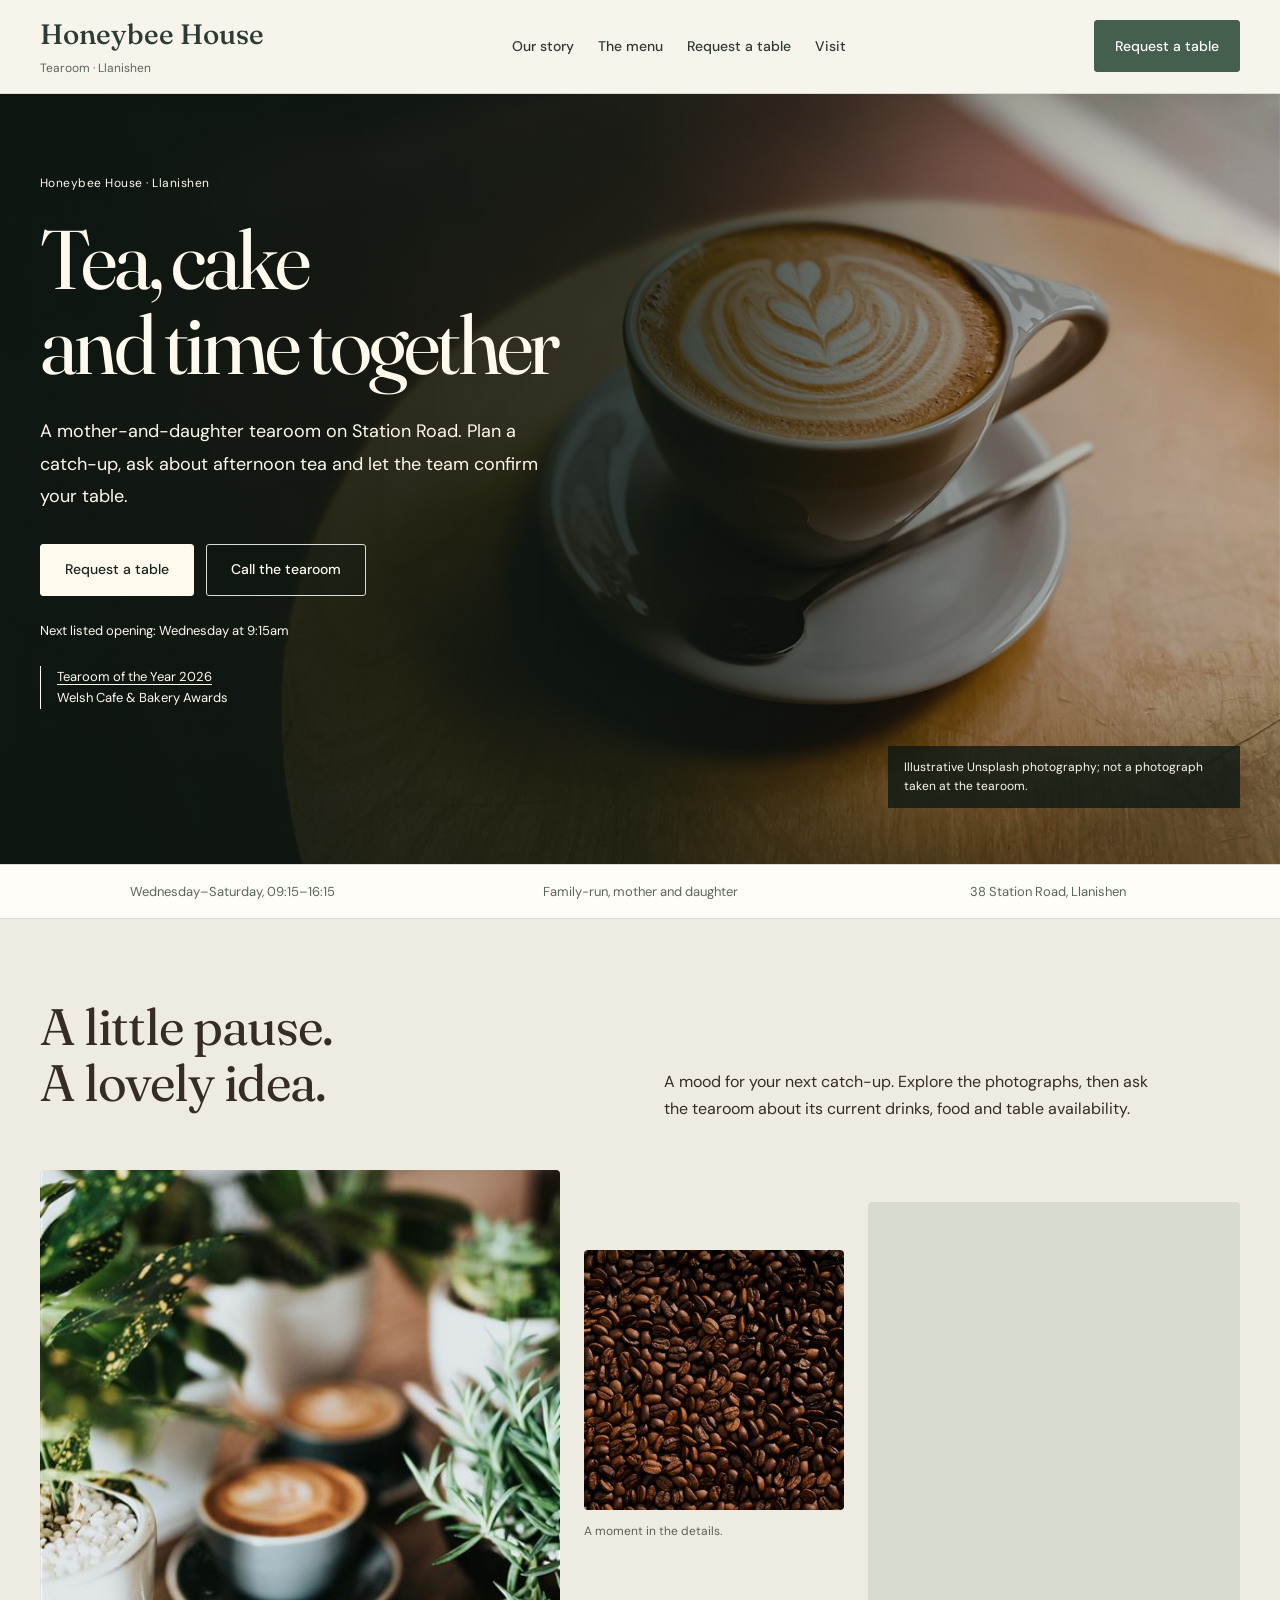
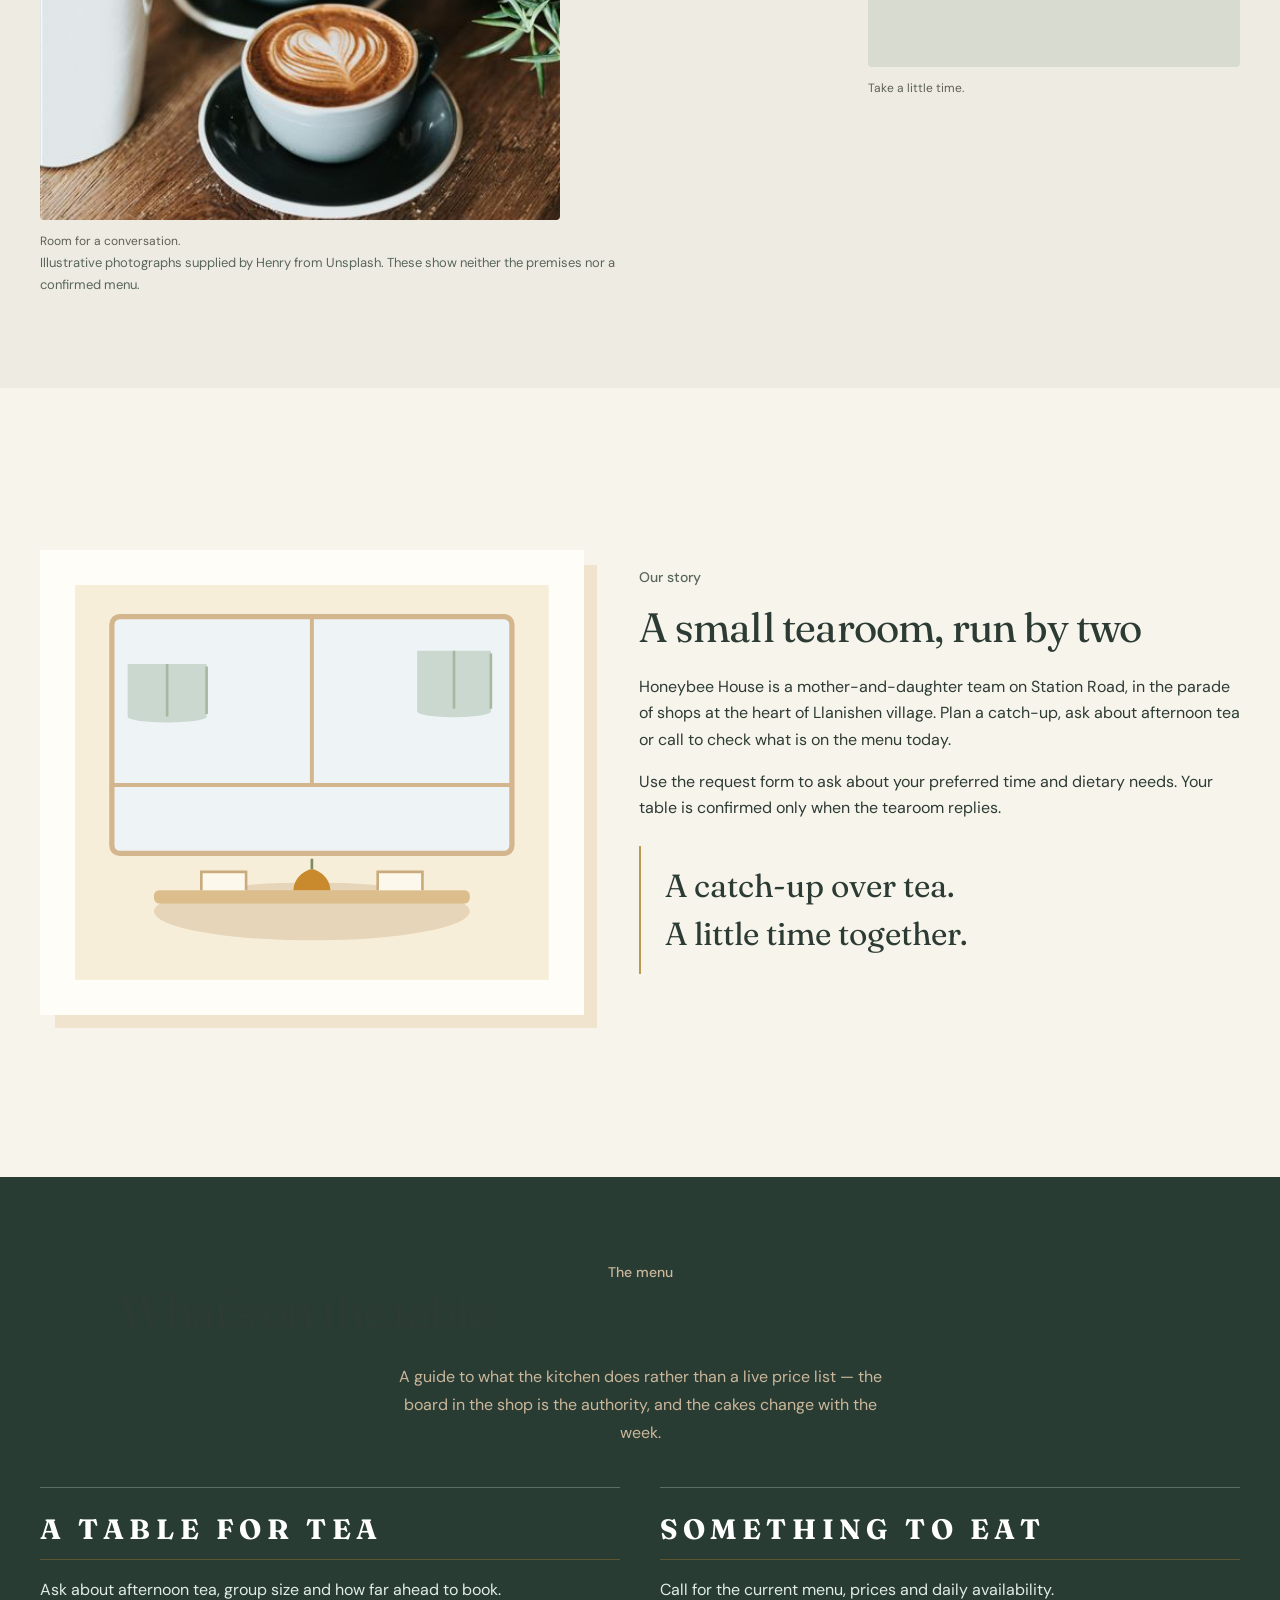
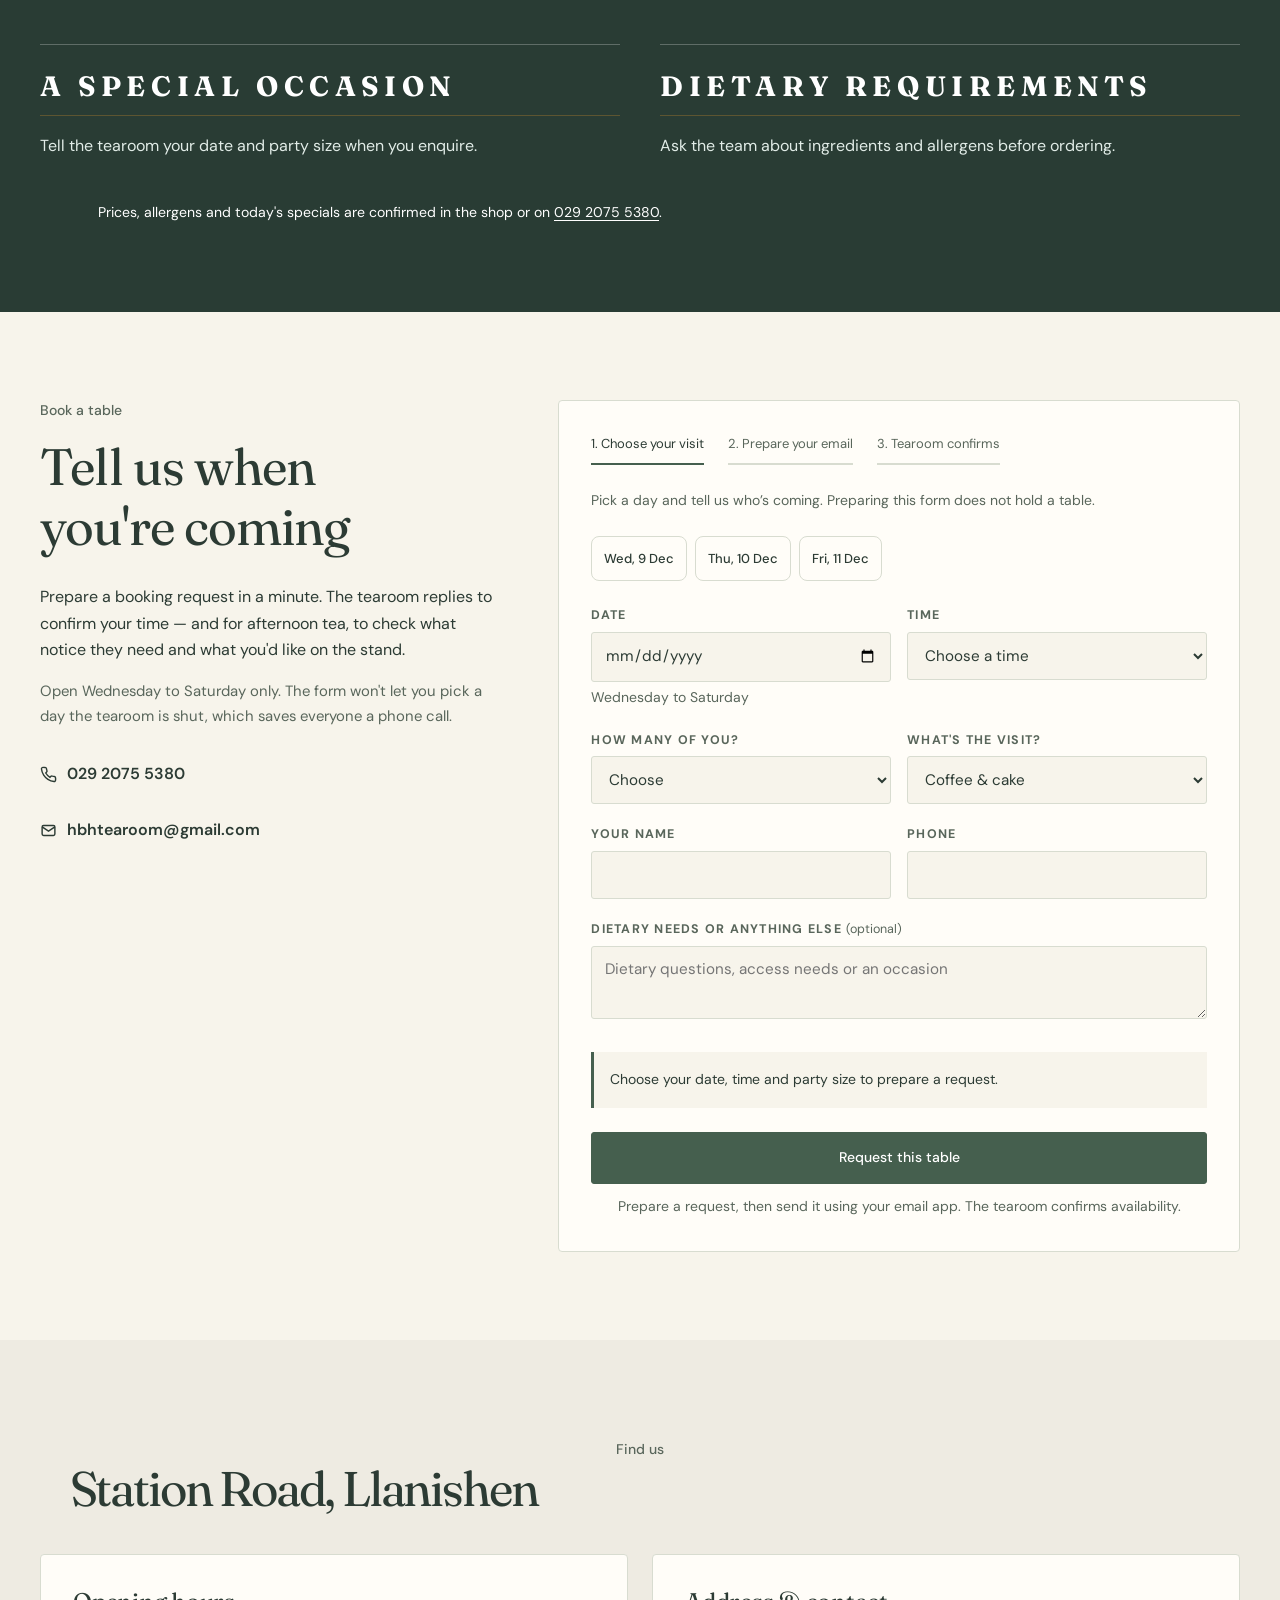
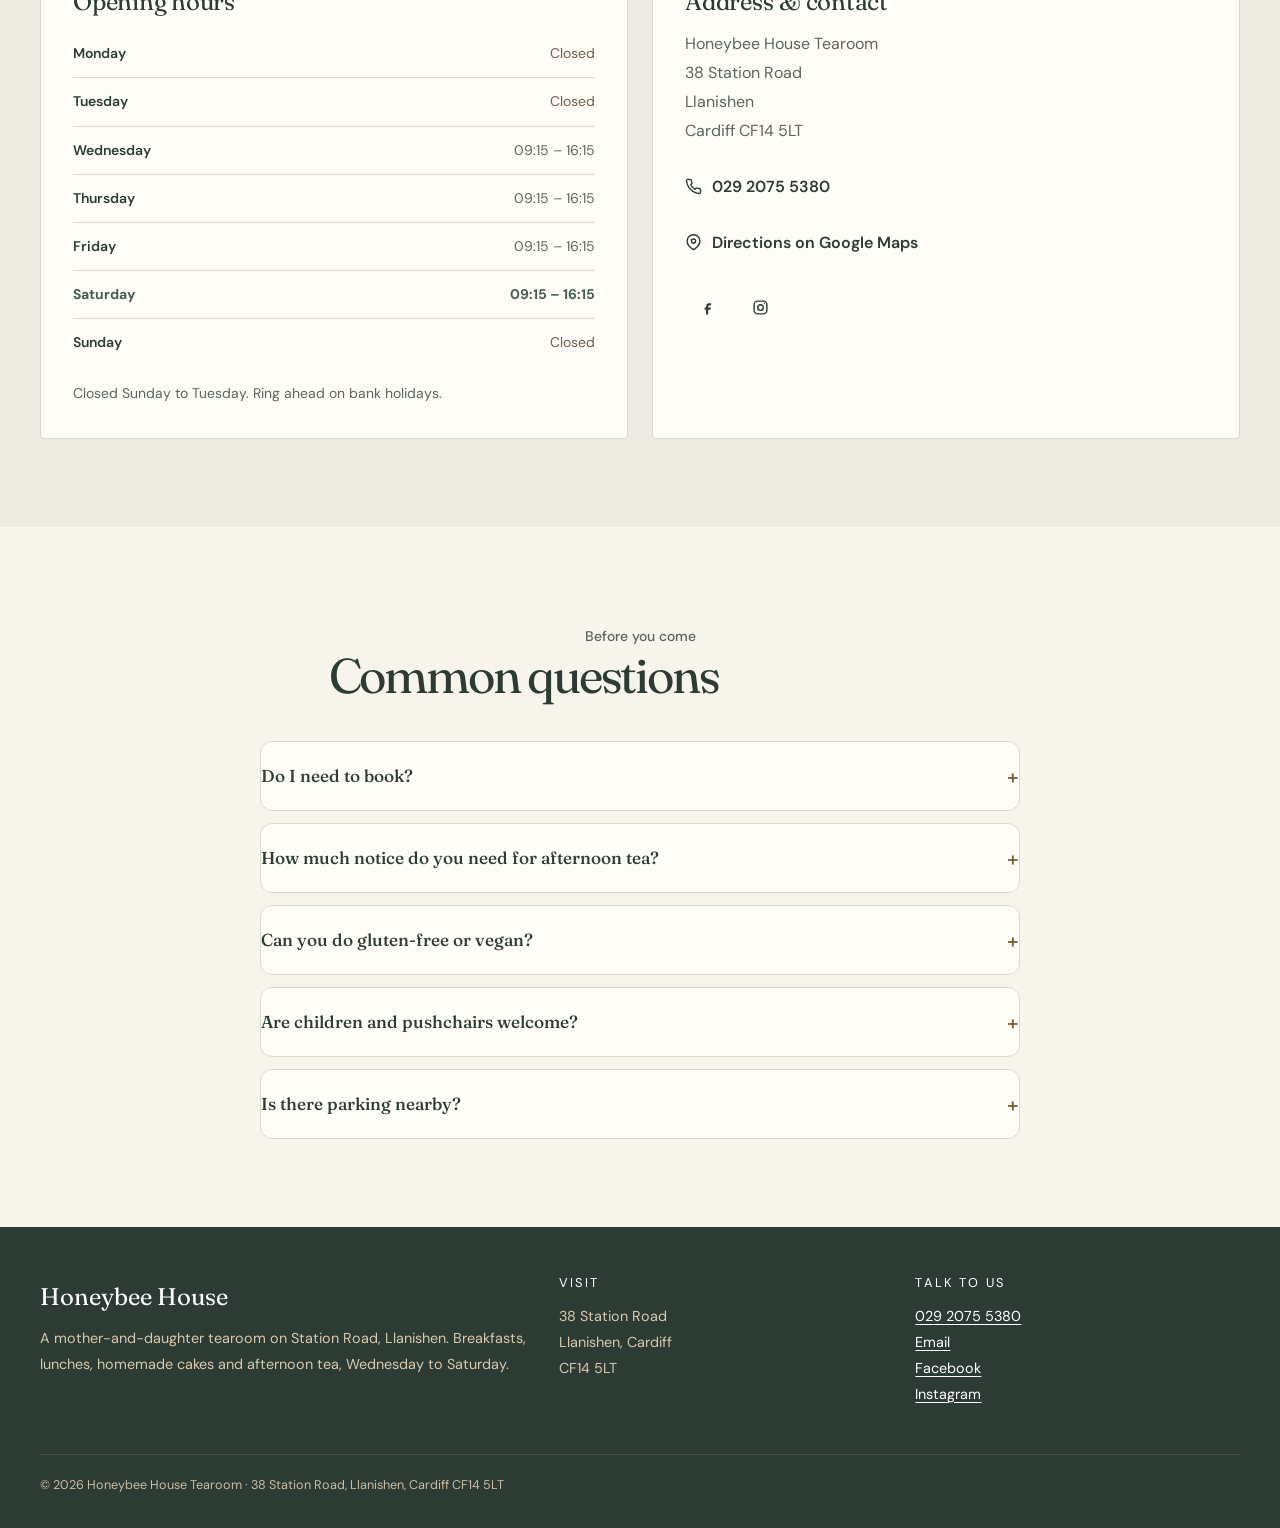
==== commit 3694c5de: "Enable launch indexing and remove unused source modules - Remove homepage noindex; robots.txt allows" ====
--- a/index.html
+++ b/index.html
@@ -28,7 +28,7 @@
 <script type="application/ld+json">{"@context":"https://schema.org","@type":"FAQPage","mainEntity":[{"@type":"Question","name":"Do I need to book for afternoon tea at Honeybee House?","acceptedAnswer":{"@type":"Answer","text":"Booking is the safe way to guarantee a table and a stand. Send a booking request from this page or ring 029 2075 5380, and the tearoom confirms the time and any notice they need for afternoon tea."}},{"@type":"Question","name":"When is Honeybee House open?","acceptedAnswer":{"@type":"Answer","text":"Wednesday to Saturday, 09:15 to 16:15. The tearoom is closed Sunday, Monday and Tuesday."}},{"@type":"Question","name":"Can you cater for dietary requirements?","acceptedAnswer":{"@type":"Answer","text":"Tell the tearoom when you book, using the dietary notes box, and they will confirm what they can do for your table."}},{"@type":"Question","name":"Where is the tearoom?","acceptedAnswer":{"@type":"Answer","text":"38 Station Road, Llanishen, Cardiff CF14 5LT — on the village parade, a short walk from Llanishen rail station."}},{"@type":"Question","name":"Are children and pushchairs welcome?","acceptedAnswer":{"@type":"Answer","text":"Call to ask about access, pushchair space and seating before visiting."}},{"@type":"Question","name":"Is there parking nearby?","acceptedAnswer":{"@type":"Answer","text":"Use the directions link to plan your route. Call to check access and nearby parking."}}]}</script>
 
 
-<meta name="robots" content="noindex, nofollow"><script src="direction.js" defer></script><link rel="preload" href="assets/dm-sans.woff2" as="font" type="font/woff2" crossorigin><link rel="preload" href="assets/fraunces.woff2" as="font" type="font/woff2" crossorigin><link rel="stylesheet" href="site.css"><script src="experience.js" defer></script><script type="application/ld+json">{"@context":"https://schema.org","@type":"ContactPoint","@id":"https://henrygoldsmith07-wq.github.io/honeybee-house-tearoom/#contact-point","telephone":"+442920755380","email":"hbhtearoom@gmail.com","contactType":"customer service","areaServed":"GB","availableLanguage":"English"}</script>
+<script src="direction.js" defer></script><link rel="preload" href="assets/dm-sans.woff2" as="font" type="font/woff2" crossorigin><link rel="preload" href="assets/fraunces.woff2" as="font" type="font/woff2" crossorigin><link rel="stylesheet" href="site.css"><script src="experience.js" defer></script><script type="application/ld+json">{"@context":"https://schema.org","@type":"ContactPoint","@id":"https://henrygoldsmith07-wq.github.io/honeybee-house-tearoom/#contact-point","telephone":"+442920755380","email":"hbhtearoom@gmail.com","contactType":"customer service","areaServed":"GB","availableLanguage":"English"}</script>
 
 
 <link rel="stylesheet" href="refinement.css">
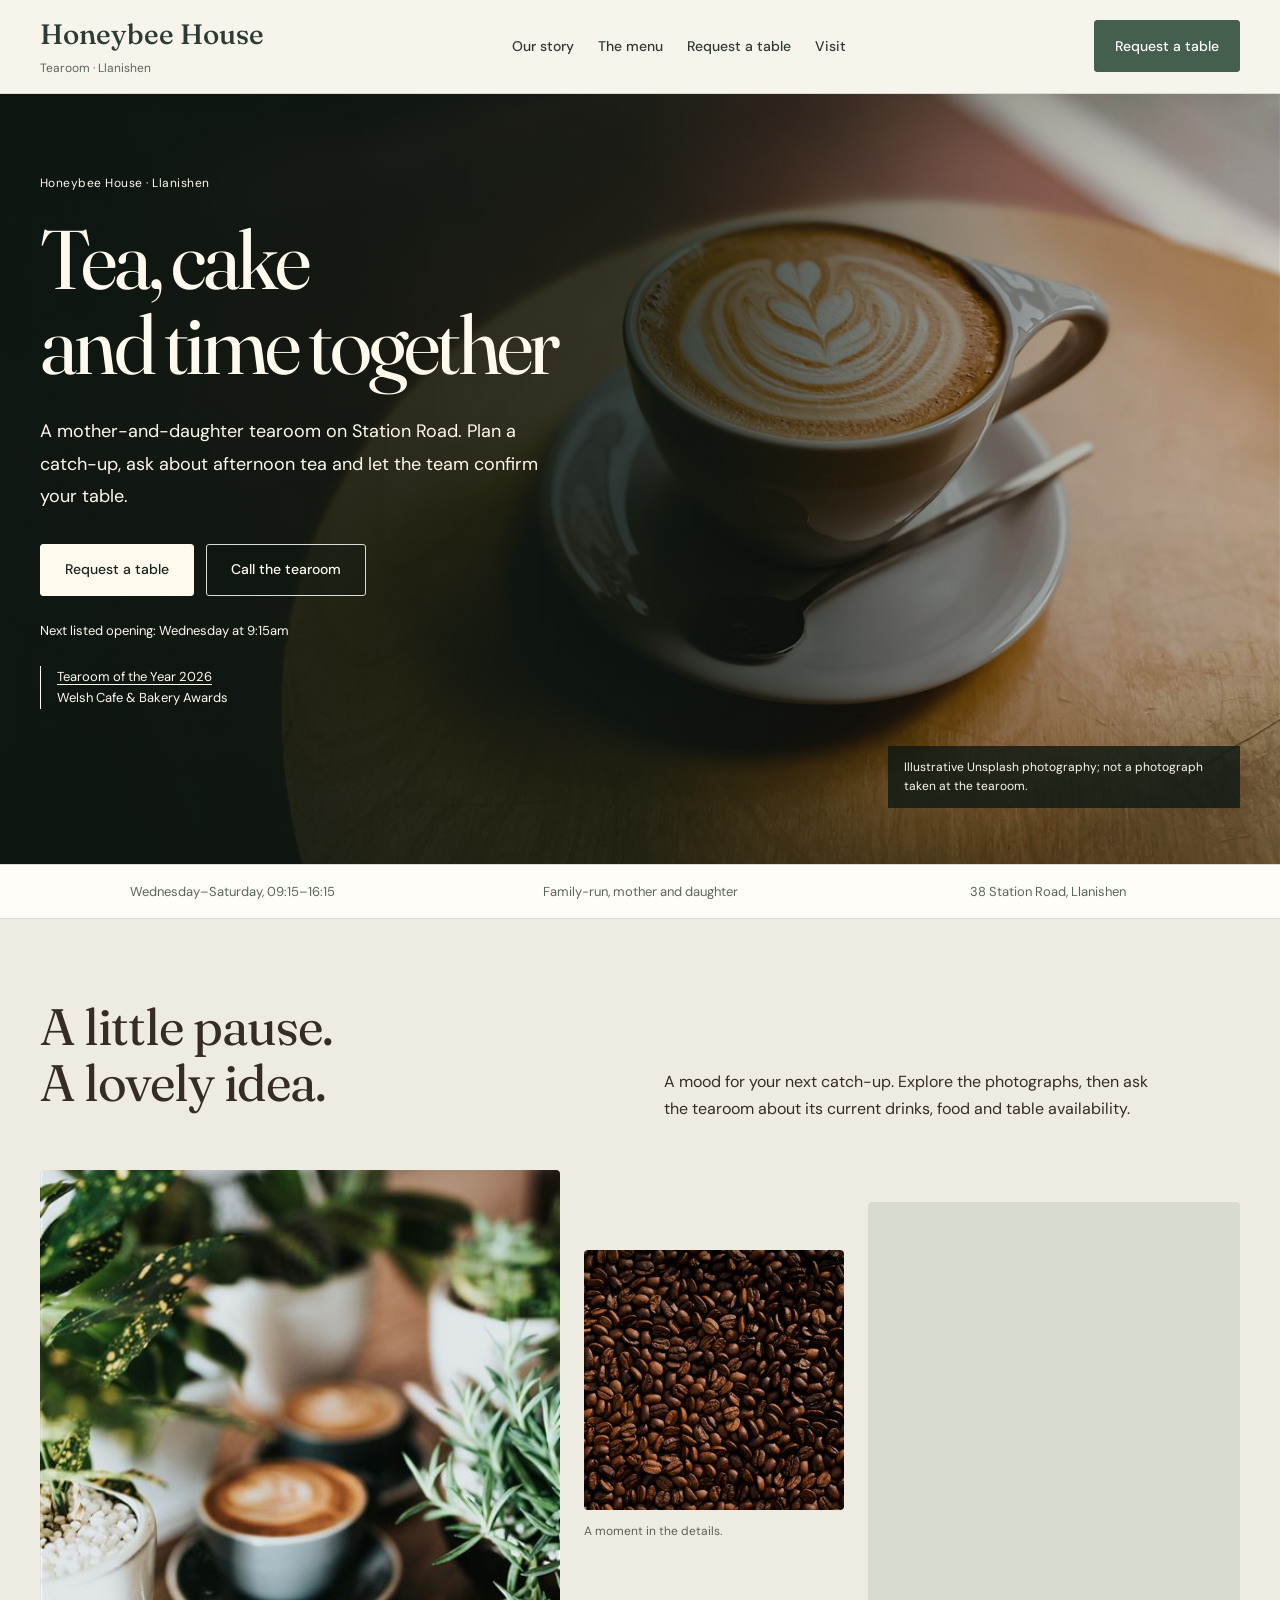
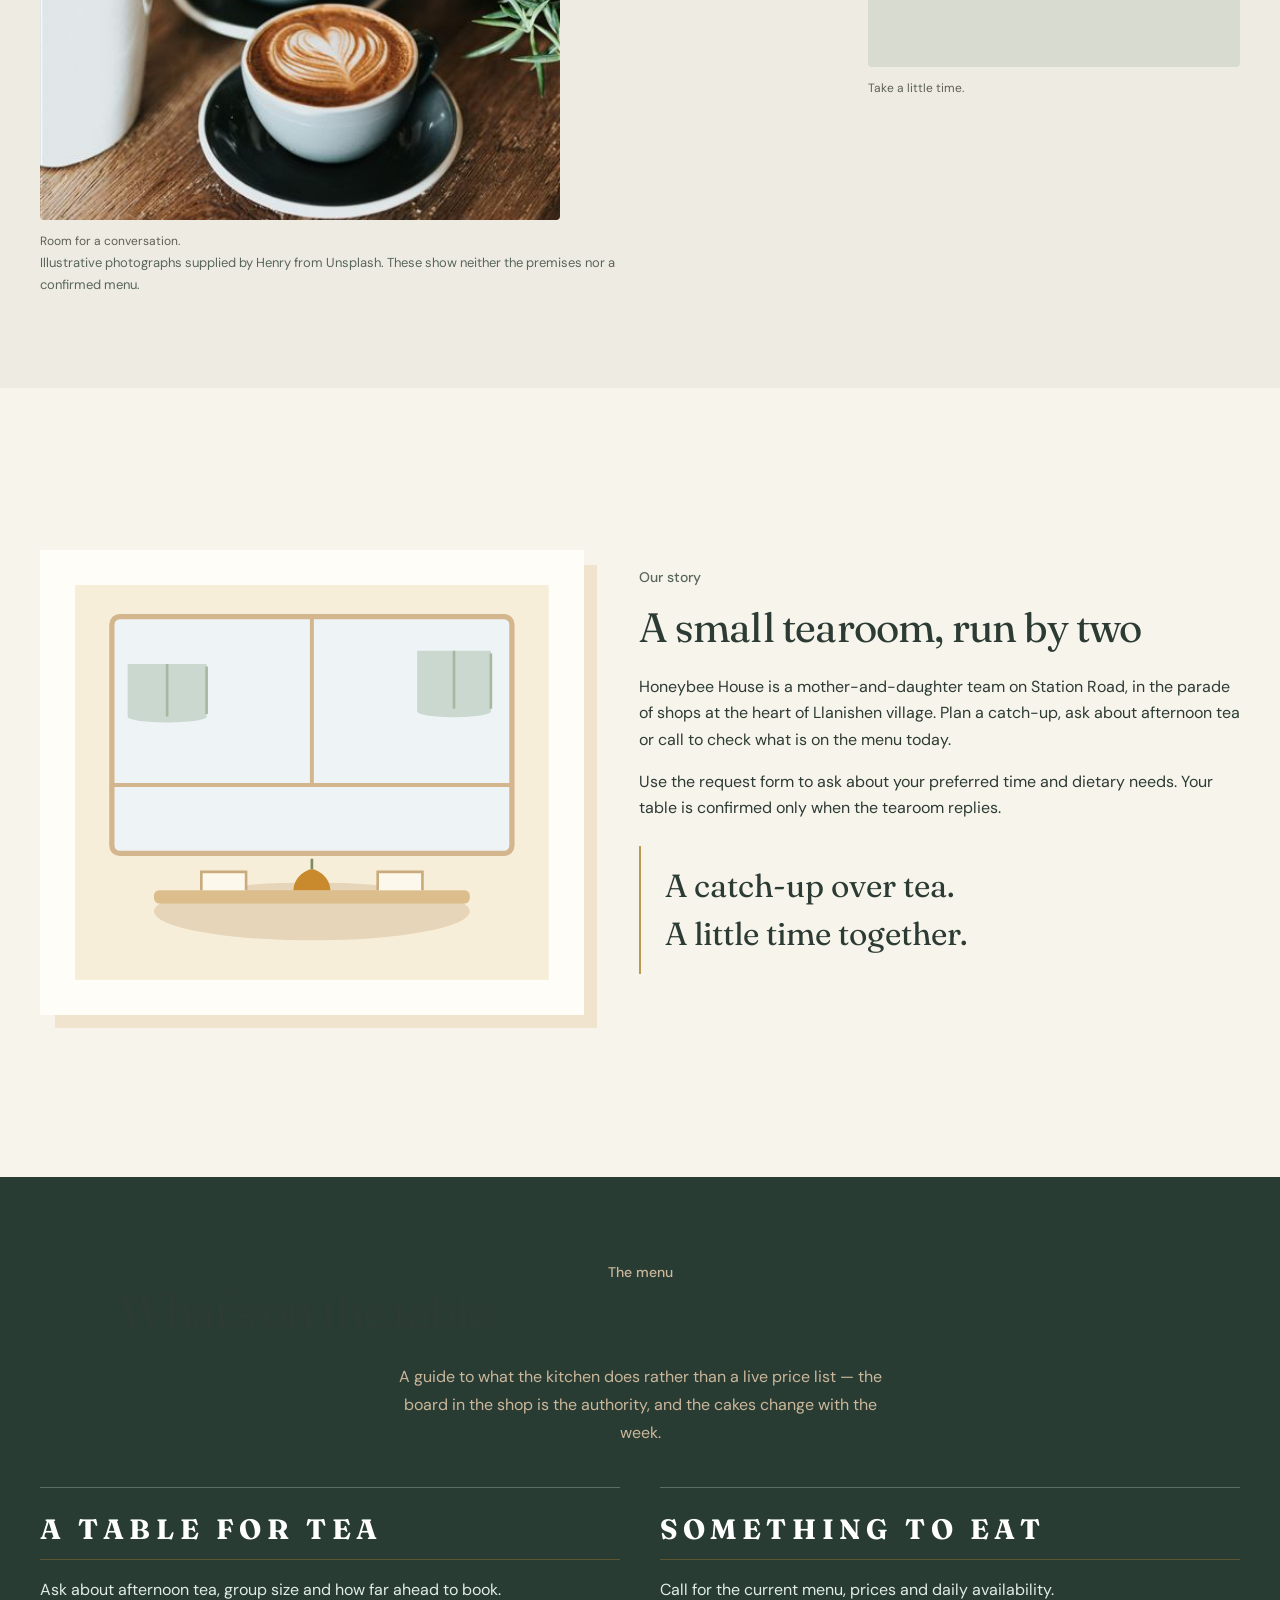
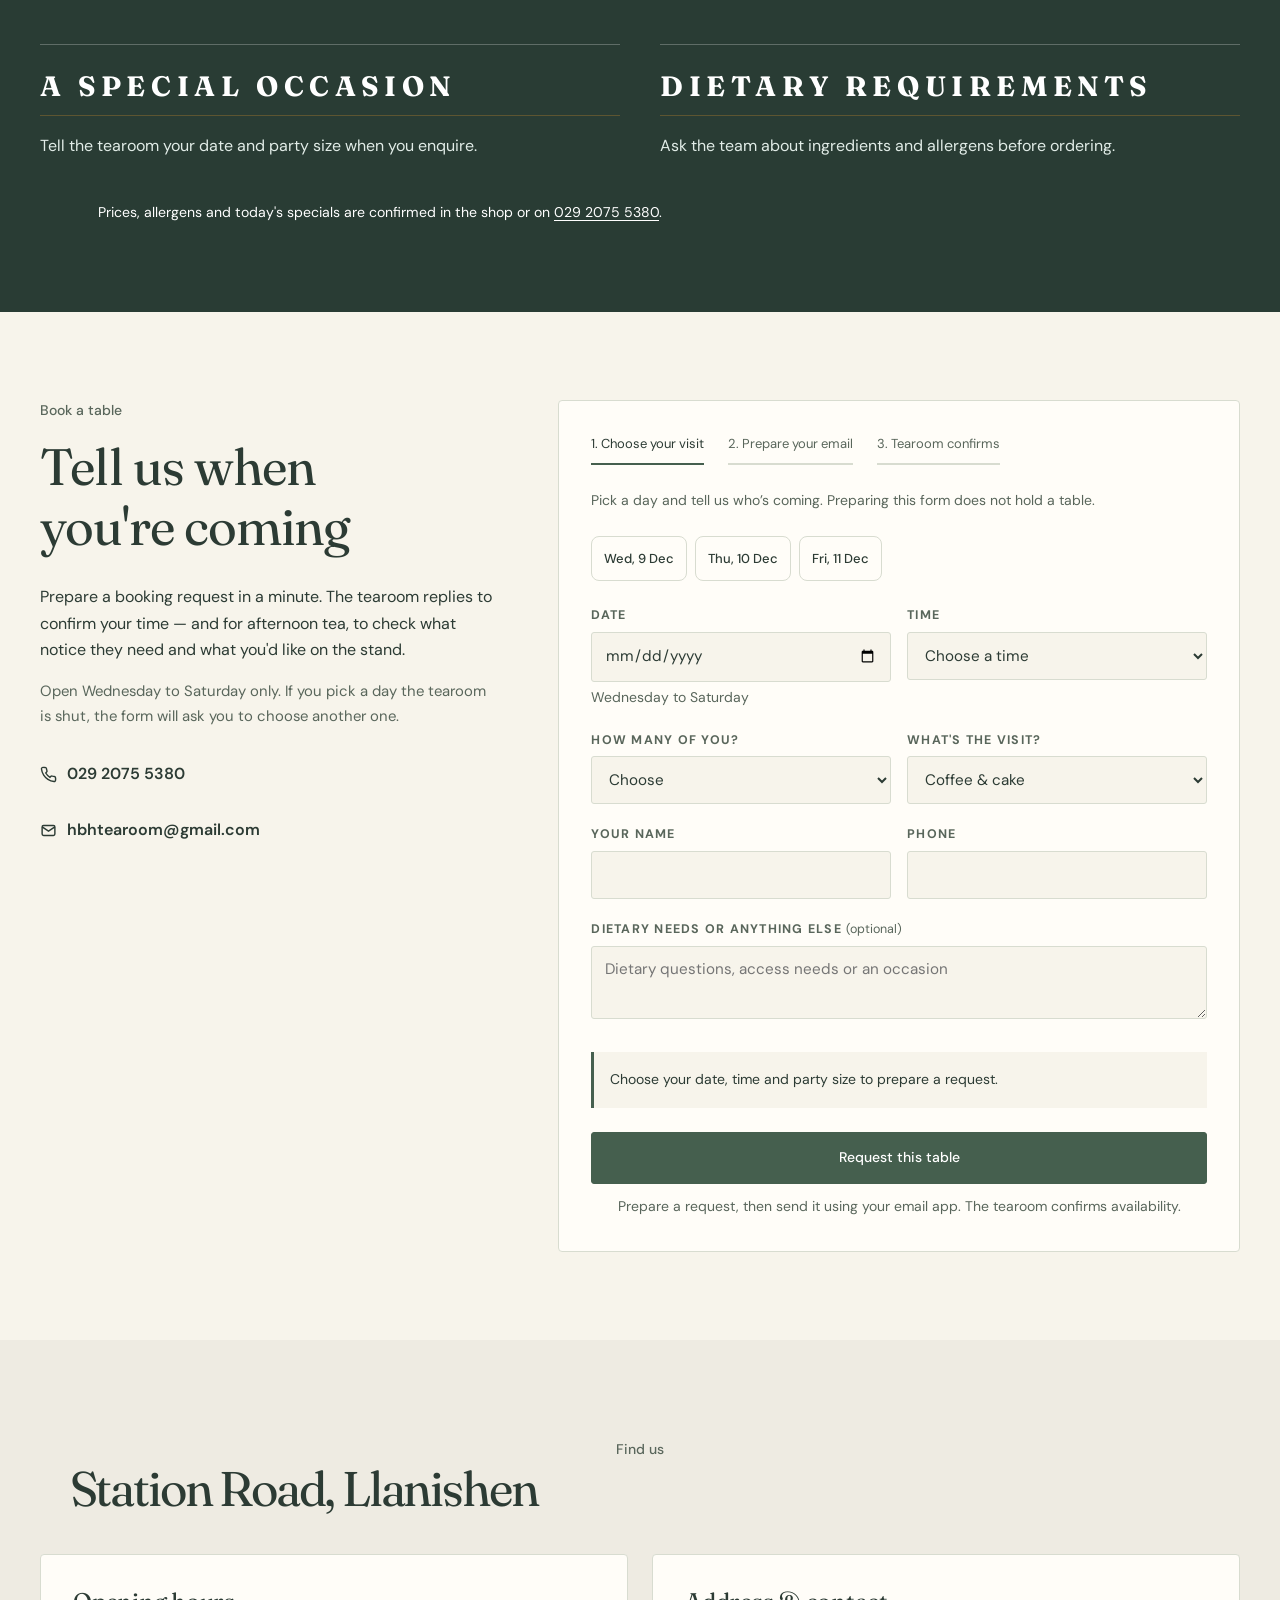
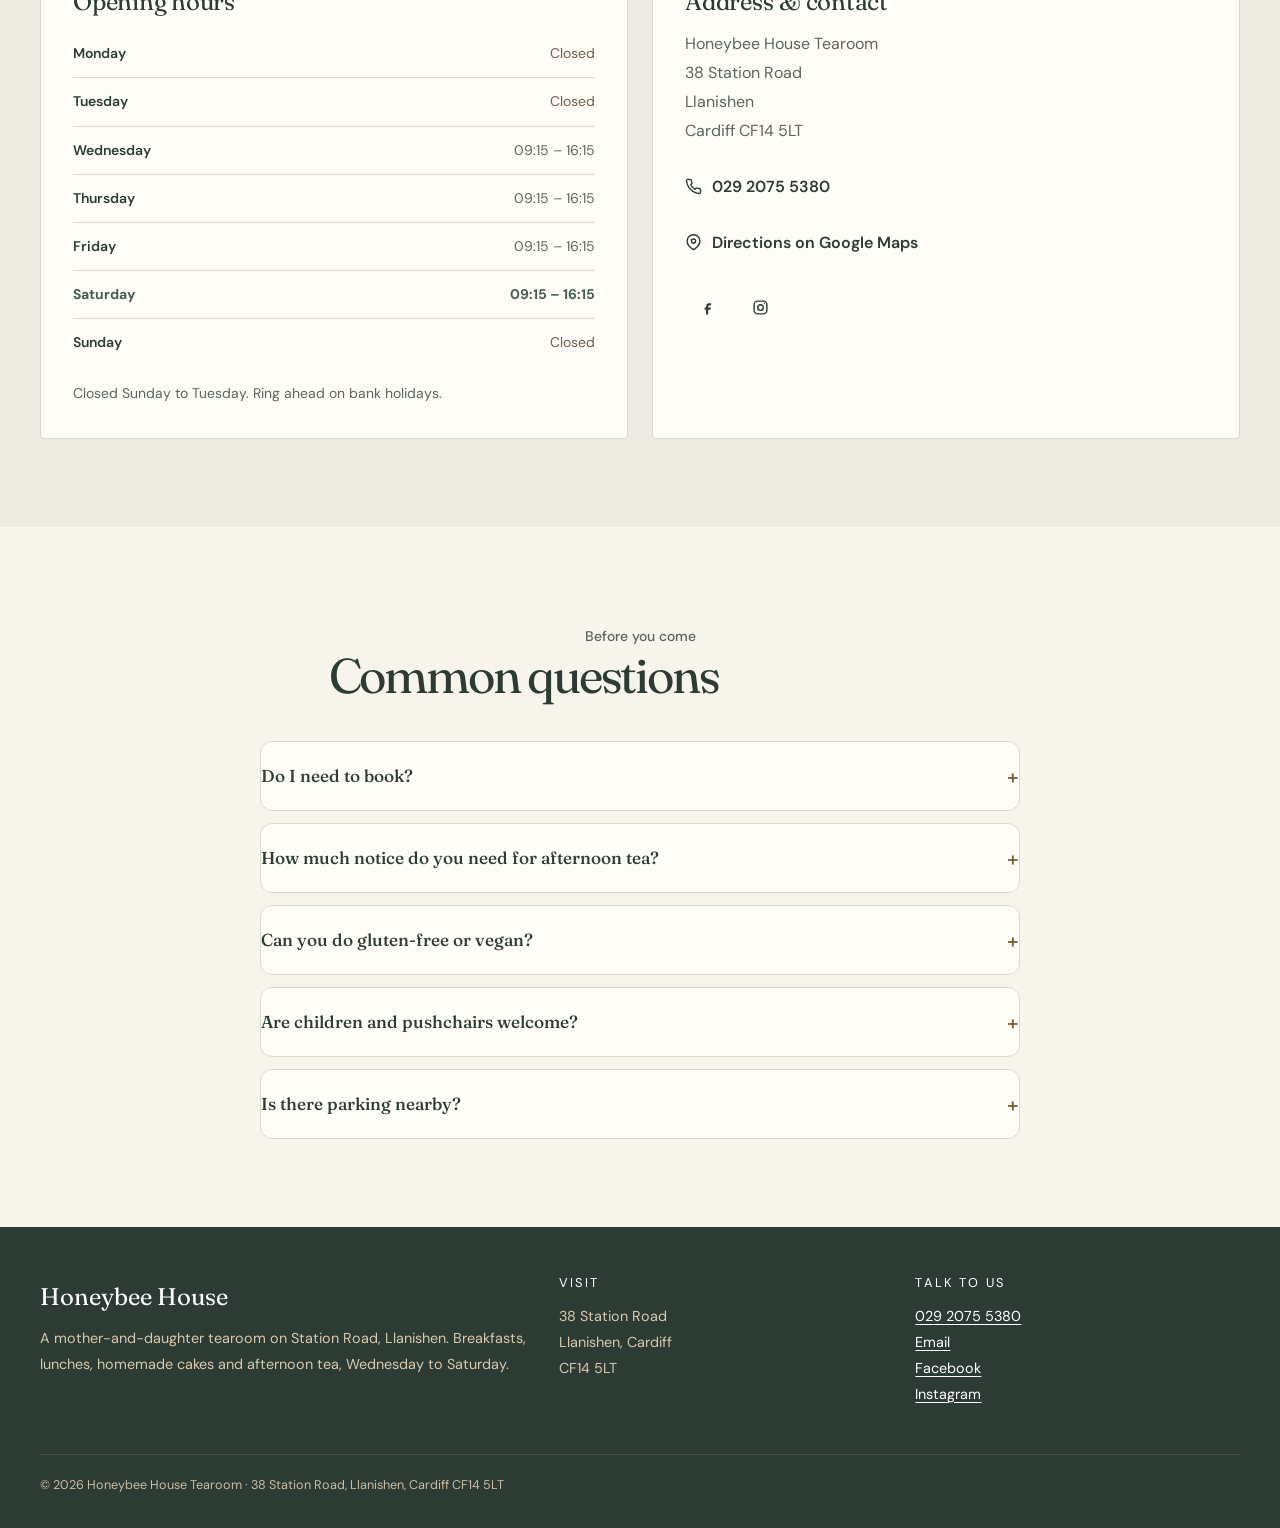
==== commit c757e3ba: "Fix audit findings across data, CSS, security and docs - Make FAQ structured data mirror the visible" ====
--- a/index.html
+++ b/index.html
@@ -3,11 +3,11 @@
 <head>
 <meta charset="UTF-8">
 <meta name="viewport" content="width=device-width, initial-scale=1.0">
-<meta http-equiv="Content-Security-Policy" content="default-src 'self'; img-src 'self'; style-src 'self'; script-src 'self'; base-uri 'none'; form-action 'none'; frame-src 'none';">
+<meta http-equiv="Content-Security-Policy" content="default-src 'self'; img-src 'self'; style-src 'self'; script-src 'self'; object-src 'none'; base-uri 'none'; form-action 'none'; frame-src 'none';">
 <title>Honeybee House Tearoom — Afternoon Tea in Llanishen, Cardiff</title>
 <meta name="description" content="A family-run mother-and-daughter tearoom at 38 Station Road, Llanishen, Cardiff CF14 5LT. Breakfasts, lunches, homemade cakes and afternoon tea. Open Wednesday to Saturday, 09:15–16:15. Book on 029 2075 5380.">
 <link rel="canonical" href="https://henrygoldsmith07-wq.github.io/honeybee-house-tearoom/">
-<meta name="theme-color" content="#fdf8ec">
+<meta name="theme-color" content="#f7f4eb">
 <link rel="icon" href="favicon.svg" type="image/svg+xml">
 <link rel="manifest" href="site.webmanifest">
 
@@ -25,7 +25,7 @@
 <meta name="twitter:image" content="https://henrygoldsmith07-wq.github.io/honeybee-house-tearoom/og-image.png">
 
 <script type="application/ld+json">{"@context":"https://schema.org","@type":"CafeOrCoffeeShop","@id":"https://henrygoldsmith07-wq.github.io/honeybee-house-tearoom/#tearoom","name":"Honeybee House Tearoom","description":"Family-run mother-and-daughter tearoom in Llanishen, Cardiff, serving breakfasts, lunches, homemade cakes and afternoon tea.","url":"https://henrygoldsmith07-wq.github.io/honeybee-house-tearoom/","image":"https://henrygoldsmith07-wq.github.io/honeybee-house-tearoom/og-image.png","telephone":"+442920755380","email":"hbhtearoom@gmail.com","servesCuisine":["British","Cafe","Afternoon tea"],"currenciesAccepted":"GBP","hasMap":"https://maps.google.com/?q=38+Station+Road+Llanishen+Cardiff+CF14+5LT","address":{"@type":"PostalAddress","streetAddress":"38 Station Road","addressLocality":"Llanishen","addressRegion":"Cardiff","postalCode":"CF14 5LT","addressCountry":"GB"},"areaServed":[{"@type":"Place","name":"Llanishen"},{"@type":"Place","name":"Cardiff"}],"openingHoursSpecification":[{"@type":"OpeningHoursSpecification","dayOfWeek":["Wednesday","Thursday","Friday","Saturday"],"opens":"09:15","closes":"16:15"}],"acceptsReservations":"https://henrygoldsmith07-wq.github.io/honeybee-house-tearoom/#book","sameAs":["https://www.facebook.com/HBHtearoom","https://www.instagram.com/hbhtearoom/"],"geo":{"@type":"GeoCoordinates","latitude":51.529009,"longitude":-3.188265}}</script>
-<script type="application/ld+json">{"@context":"https://schema.org","@type":"FAQPage","mainEntity":[{"@type":"Question","name":"Do I need to book for afternoon tea at Honeybee House?","acceptedAnswer":{"@type":"Answer","text":"Booking is the safe way to guarantee a table and a stand. Send a booking request from this page or ring 029 2075 5380, and the tearoom confirms the time and any notice they need for afternoon tea."}},{"@type":"Question","name":"When is Honeybee House open?","acceptedAnswer":{"@type":"Answer","text":"Wednesday to Saturday, 09:15 to 16:15. The tearoom is closed Sunday, Monday and Tuesday."}},{"@type":"Question","name":"Can you cater for dietary requirements?","acceptedAnswer":{"@type":"Answer","text":"Tell the tearoom when you book, using the dietary notes box, and they will confirm what they can do for your table."}},{"@type":"Question","name":"Where is the tearoom?","acceptedAnswer":{"@type":"Answer","text":"38 Station Road, Llanishen, Cardiff CF14 5LT — on the village parade, a short walk from Llanishen rail station."}},{"@type":"Question","name":"Are children and pushchairs welcome?","acceptedAnswer":{"@type":"Answer","text":"Call to ask about access, pushchair space and seating before visiting."}},{"@type":"Question","name":"Is there parking nearby?","acceptedAnswer":{"@type":"Answer","text":"Use the directions link to plan your route. Call to check access and nearby parking."}}]}</script>
+<script type="application/ld+json">{"@context":"https://schema.org","@type":"FAQPage","mainEntity":[{"@type":"Question","name":"Do I need to book?","acceptedAnswer":{"@type":"Answer","text":"For a pot of tea and a slice, walk in. For afternoon tea, a larger table, or anything with a birthday attached, book — the stand takes preparation and the tearoom would rather have it ready."}},{"@type":"Question","name":"How much notice do you need for afternoon tea?","acceptedAnswer":{"@type":"Answer","text":"The tearoom confirms this when they reply, because it depends on the week and the size of the table. Book as early as you can and ask them directly on 029 2075 5380."}},{"@type":"Question","name":"Can you do gluten-free or vegan?","acceptedAnswer":{"@type":"Answer","text":"Ask. Put it in the dietary box when you book and the kitchen will tell you honestly what they can manage for your date rather than promising something they can't."}},{"@type":"Question","name":"Are children and pushchairs welcome?","acceptedAnswer":{"@type":"Answer","text":"Call to ask about access, pushchair space and seating before visiting."}},{"@type":"Question","name":"Is there parking nearby?","acceptedAnswer":{"@type":"Answer","text":"Use the directions link to plan your route. Call to check access and nearby parking."}}]}</script>
 
 
 <script src="direction.js" defer></script><link rel="preload" href="assets/dm-sans.woff2" as="font" type="font/woff2" crossorigin><link rel="preload" href="assets/fraunces.woff2" as="font" type="font/woff2" crossorigin><link rel="stylesheet" href="site.css"><script src="experience.js" defer></script><script type="application/ld+json">{"@context":"https://schema.org","@type":"ContactPoint","@id":"https://henrygoldsmith07-wq.github.io/honeybee-house-tearoom/#contact-point","telephone":"+442920755380","email":"hbhtearoom@gmail.com","contactType":"customer service","areaServed":"GB","availableLanguage":"English"}</script>
@@ -64,7 +64,6 @@
     </nav><button type="button" class="nav-toggle" aria-controls="main-nav" aria-expanded="false">Menu</button>
 
     <a class="btn btn-primary head-cta" href="#book">Request a table</a>
-    <a class="btn btn-outline head-call" href="tel:+442920755380">Call</a>
   </div>
 </header>
 
@@ -129,7 +128,7 @@
         <p class="eyebrow">Book a table</p>
         <h2>Tell us when you're coming</h2>
         <p>Prepare a booking request in a minute. The tearoom replies to confirm your time — and for afternoon tea, to check what notice they need and what you'd like on the stand.</p>
-        <p class="book-note">Open Wednesday to Saturday only. The form won't let you pick a day the tearoom is shut, which saves everyone a phone call.</p>
+        <p class="book-note">Open Wednesday to Saturday only. If you pick a day the tearoom is shut, the form will ask you to choose another one.</p>
         <ul class="contact-list">
           <li><a href="tel:+442920755380"><svg width="17" height="17" viewBox="0 0 24 24" fill="none" stroke="currentColor" stroke-width="2" aria-hidden="true"><path d="M22 16.9v3a2 2 0 01-2.2 2 19.8 19.8 0 01-8.6-3.1 19.5 19.5 0 01-6-6A19.8 19.8 0 012.1 4.2 2 2 0 014.1 2h3a2 2 0 012 1.7c.1 1 .4 1.9.7 2.8a2 2 0 01-.5 2.1L8.1 9.9a16 16 0 006 6l1.3-1.3a2 2 0 012.1-.4c.9.3 1.8.6 2.8.7a2 2 0 011.7 2z"/></svg>029 2075 5380</a></li>
           <li><a href="mailto:hbhtearoom@gmail.com"><svg width="17" height="17" viewBox="0 0 24 24" fill="none" stroke="currentColor" stroke-width="2" aria-hidden="true"><rect x="3" y="5" width="18" height="14" rx="2"/><path d="M3 7l9 6 9-6"/></svg>hbhtearoom@gmail.com</a></li>
--- a/finishing.css
+++ b/finishing.css
@@ -72,3 +72,9 @@
 .hint.hint-center{text-align:center;margin-top:.7rem}
 #visit.visit-section{background:var(--cream-2)}
 .hint.hint-spaced{margin-top:1rem}
+
+/* 16 Nov 2026 audit fixes: anchor landing, bottom spacing, focus consistency. */
+section:not(.direction-hero),main>section{scroll-margin-top:0}
+@media (min-width:641px) and (max-width:800px){body,body.has-bar{padding-bottom:0}}
+@media (max-width:640px){body.has-bar{padding-bottom:calc(88px + env(safe-area-inset-bottom))}}
+.field input:focus,.field select:focus,.field textarea:focus{outline:3px solid var(--accent);outline-offset:4px}
--- a/hero-background.css
+++ b/hero-background.css
@@ -37,6 +37,6 @@
  .direction-hero.type-hero .service-copy{font-size:13px;line-height:1.6}
 }
 @media(max-width:420px){.photo-hero .direction-layout,.type-hero .direction-layout{min-height:540px}.photo-hero .direction-actions,.type-hero .direction-actions{display:grid;grid-template-columns:1fr}.photo-hero .direction-actions a,.type-hero .direction-actions a{width:100%;justify-content:center}}
-@media print{.direction-hero.photo-hero,.direction-hero.type-hero{background:white!important;color:black!important;min-height:0}.hero-backdrop,.hero-wordmark,.photo-hero::after{display:none}.photo-hero .direction-copy,.type-hero .direction-copy{color:black!important}}
+@media print{.direction-hero.photo-hero,.direction-hero.type-hero{background:white!important;color:black!important;min-height:0}.hero-backdrop,.hero-wordmark,.photo-hero::after{display:none}.photo-hero .direction-copy,.type-hero .direction-copy{color:black!important}.direction-hero.photo-hero .direction-copy h1,.direction-hero.photo-hero .direction-location,.direction-hero.photo-hero .direction-copy .intro,.direction-hero.photo-hero .status,.photo-hero .status span{color:#000!important;-webkit-text-fill-color:#000!important}}
 
 @media(min-width:801px) and (max-width:1100px){.photo-hero::after{background:rgba(13,24,19,.72)}}
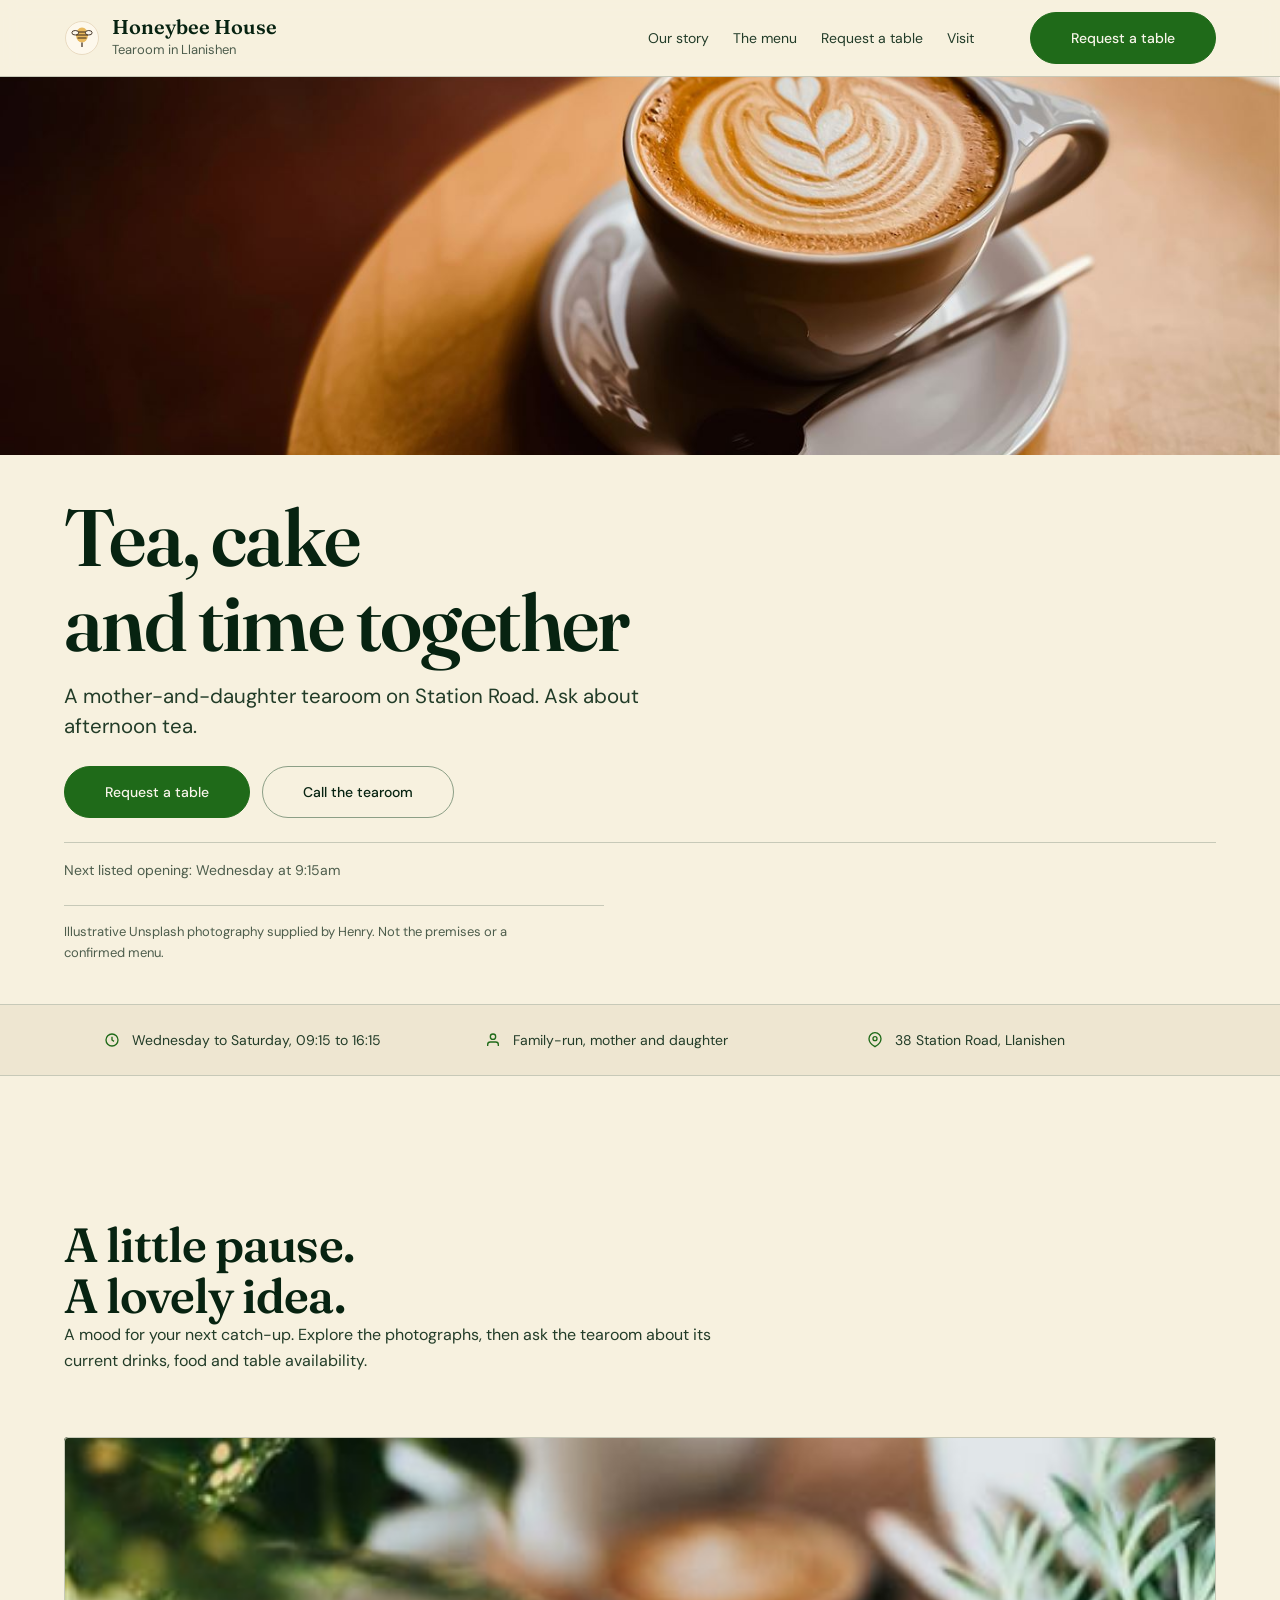
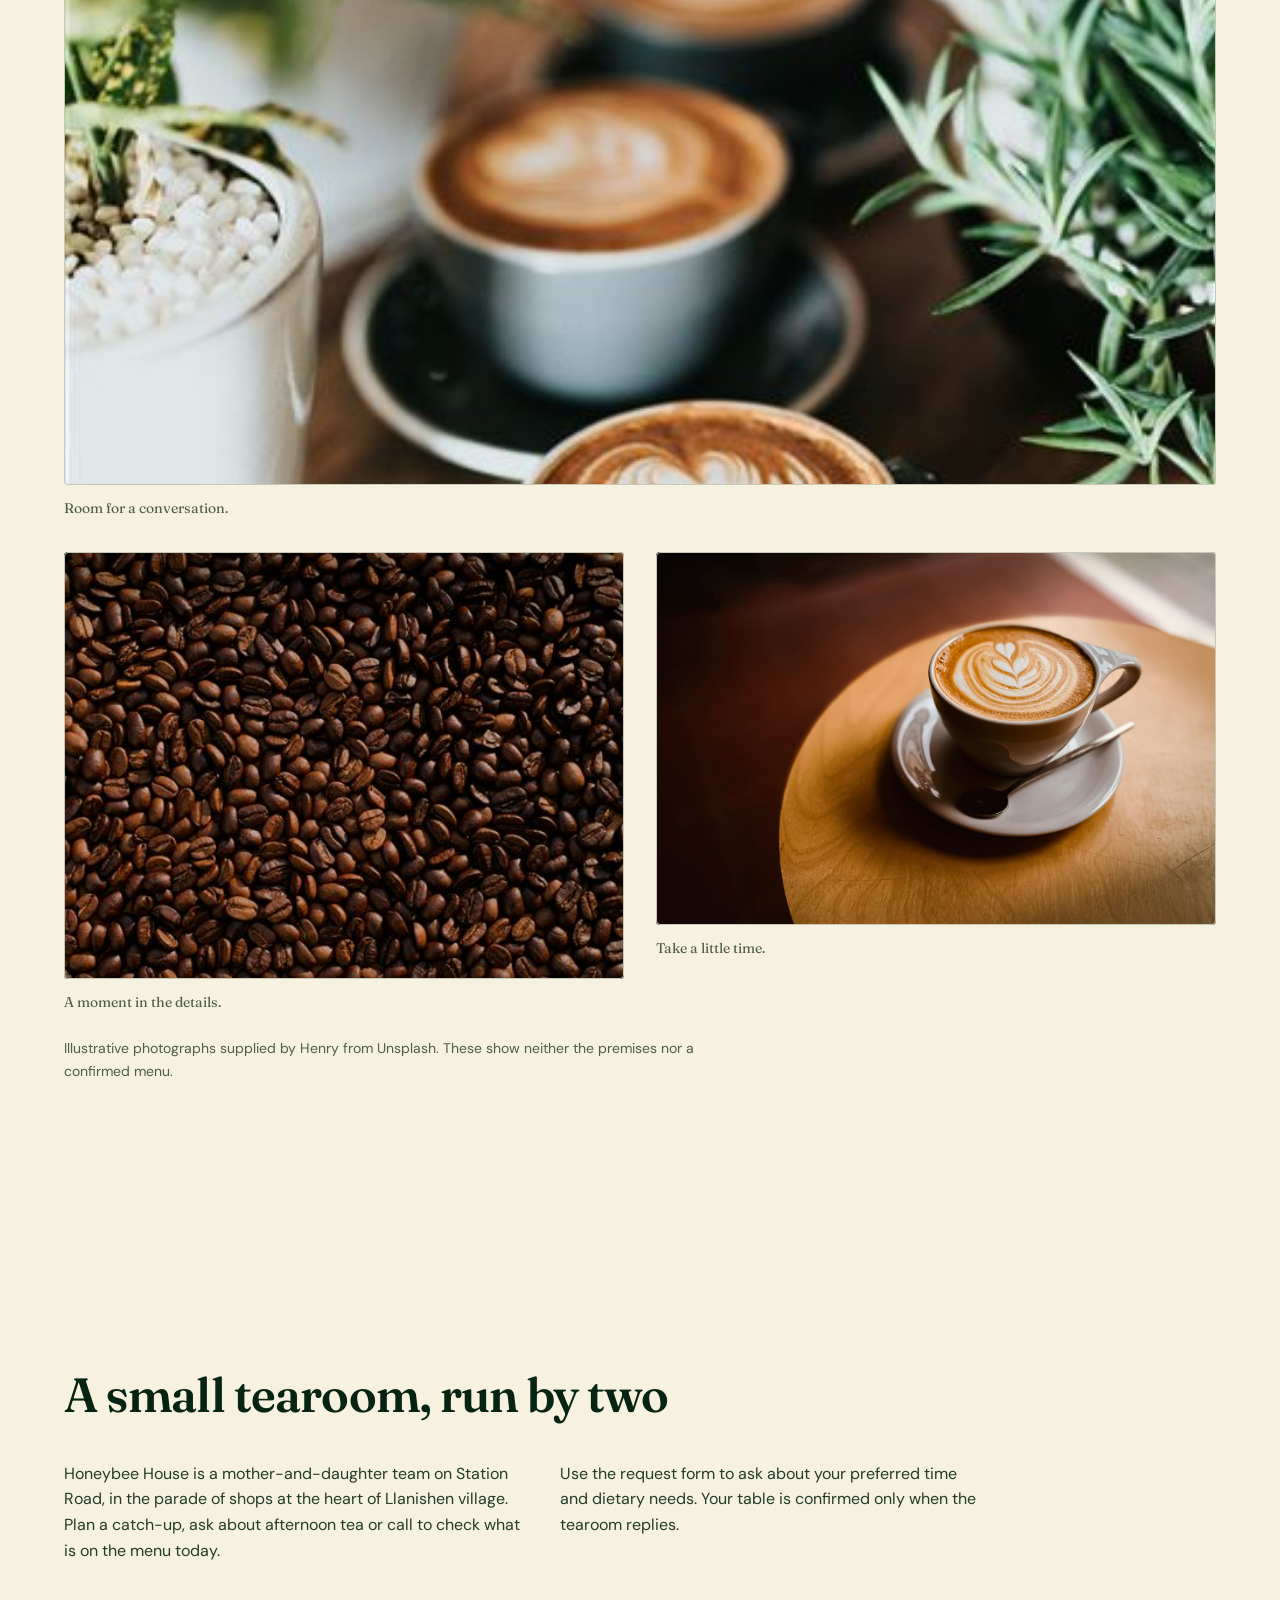
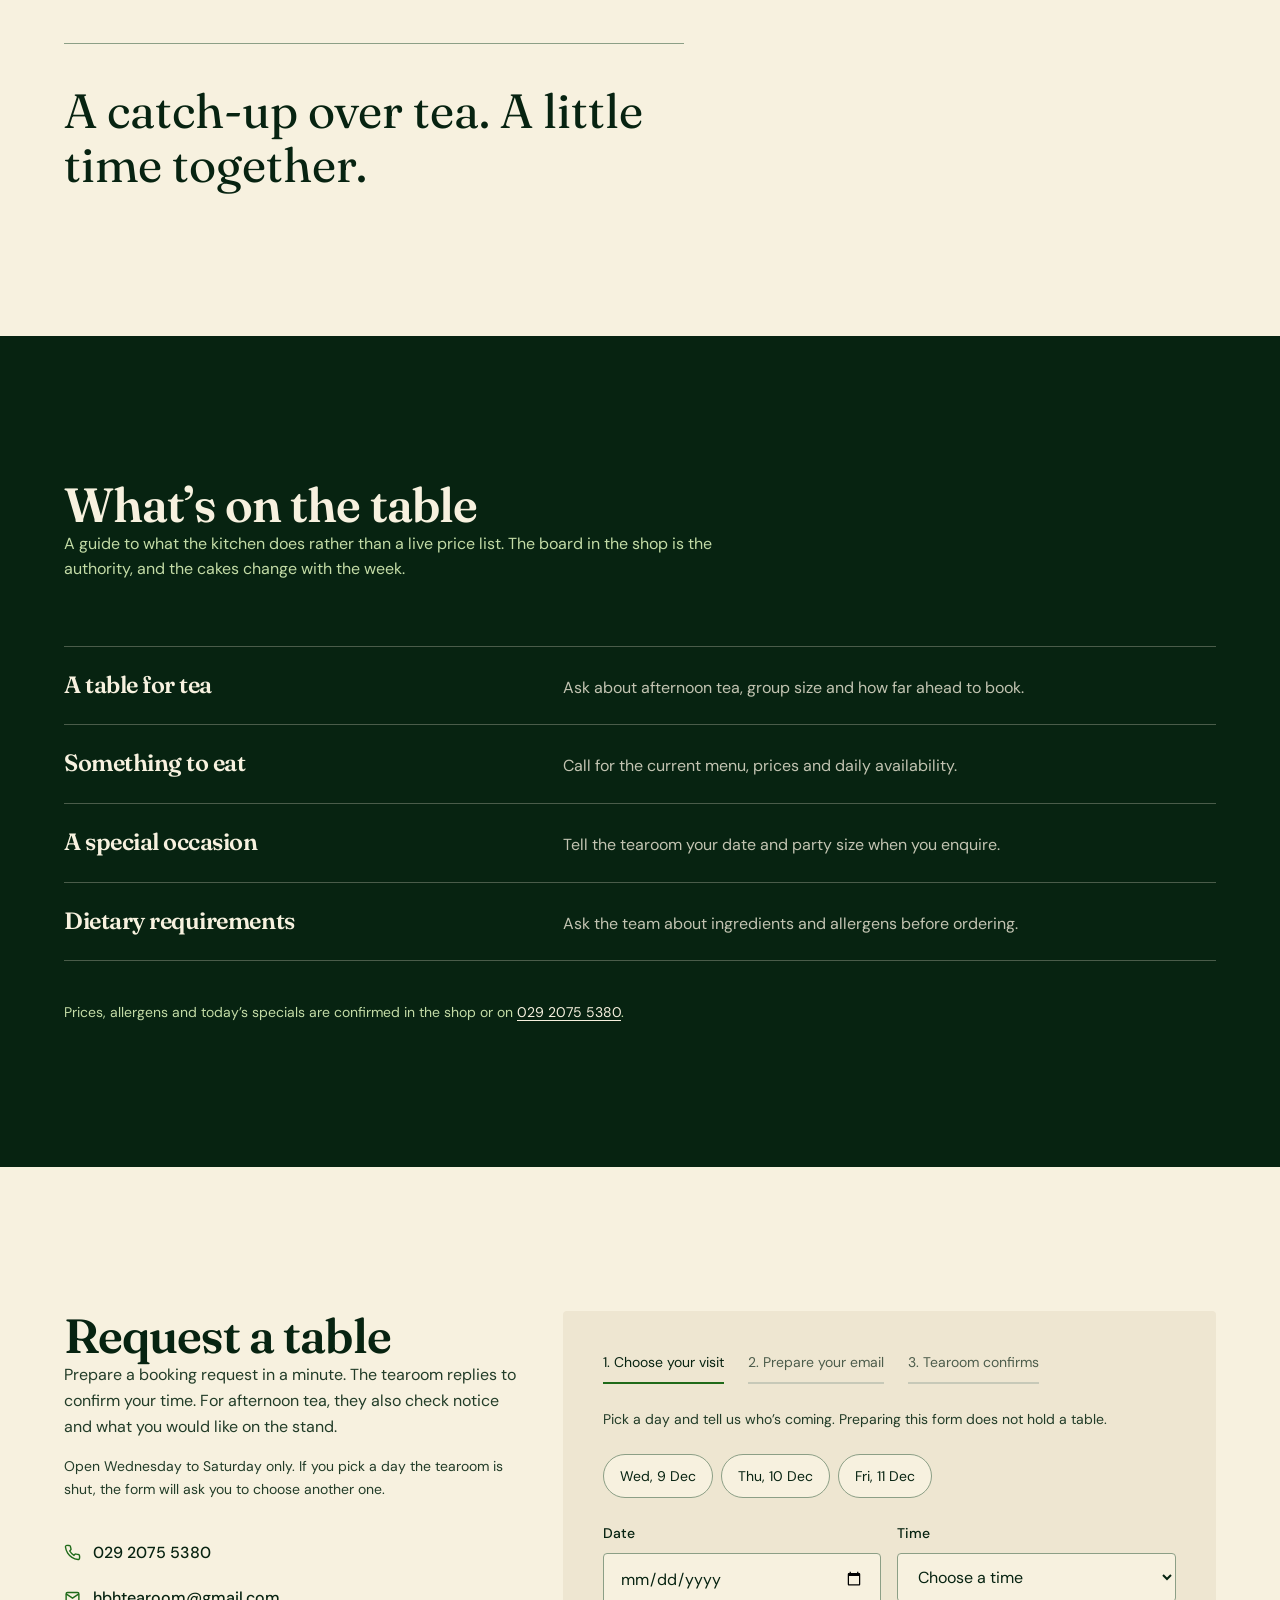
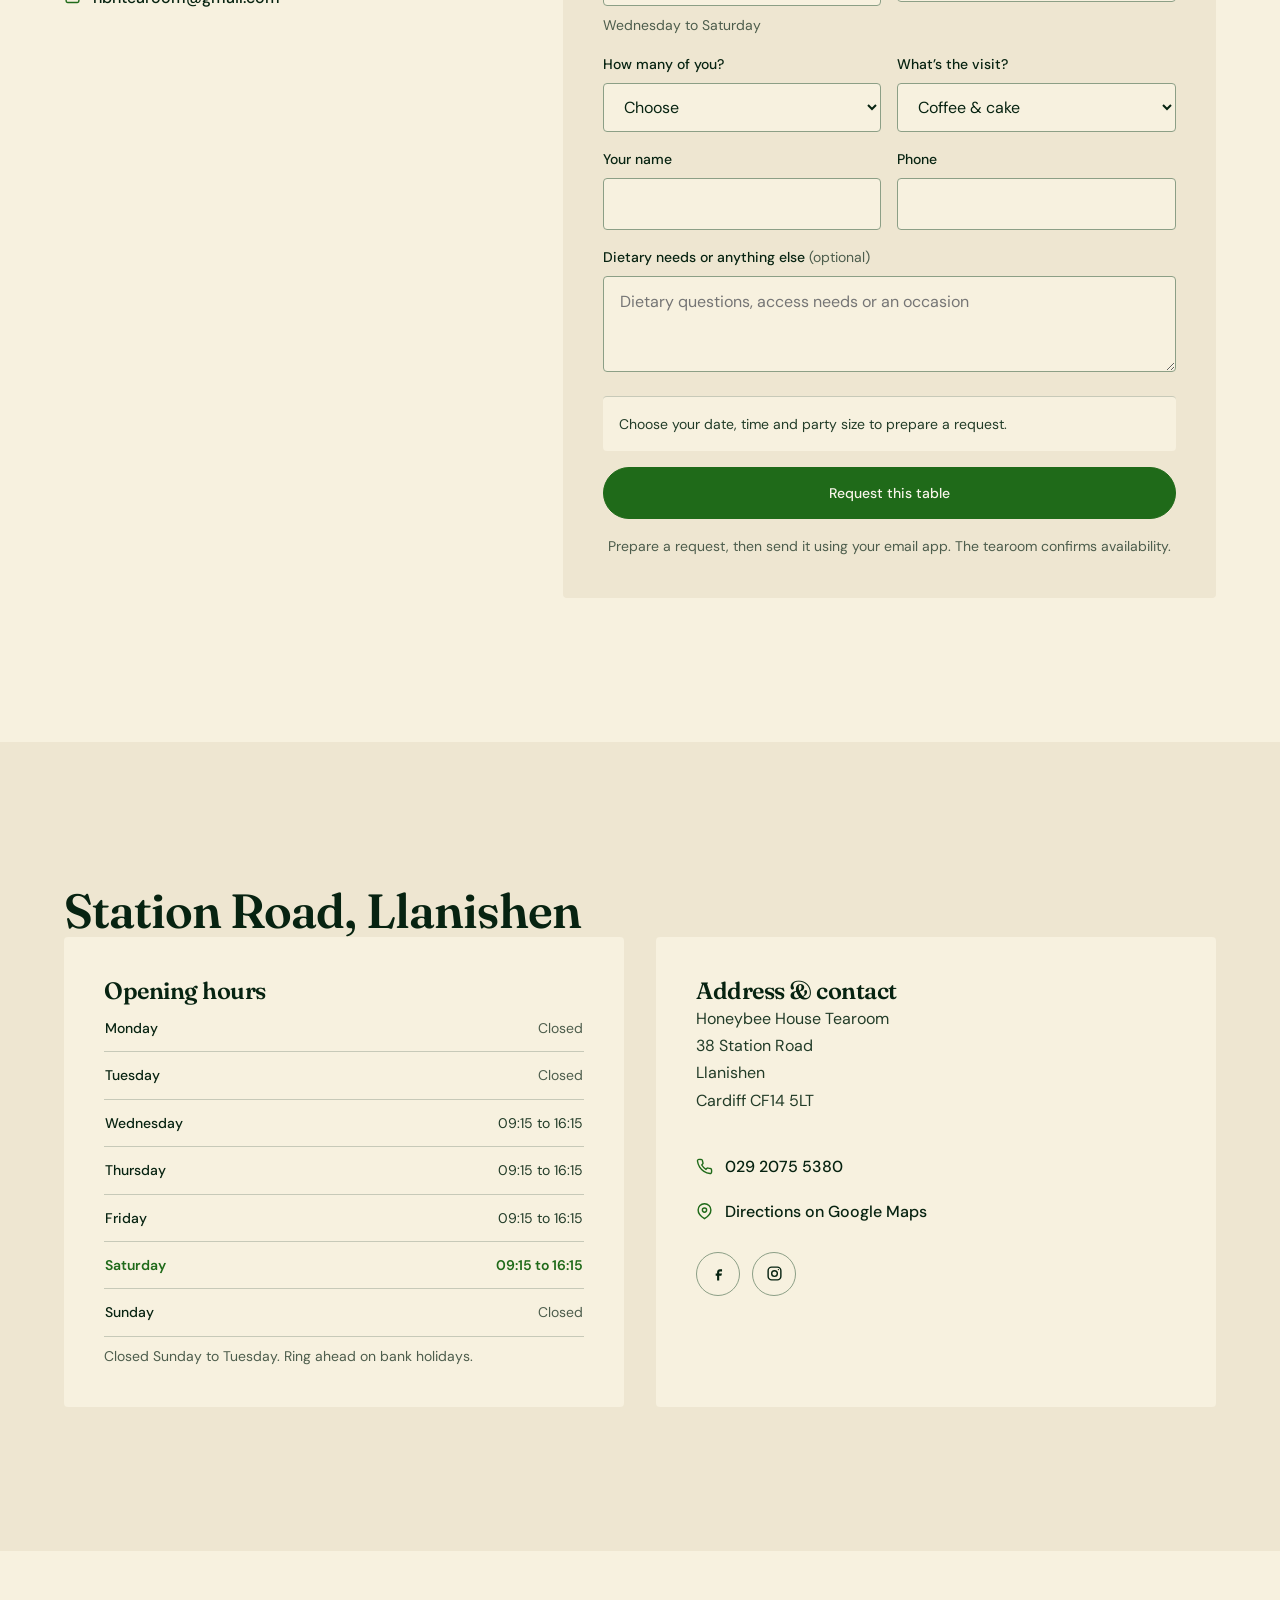
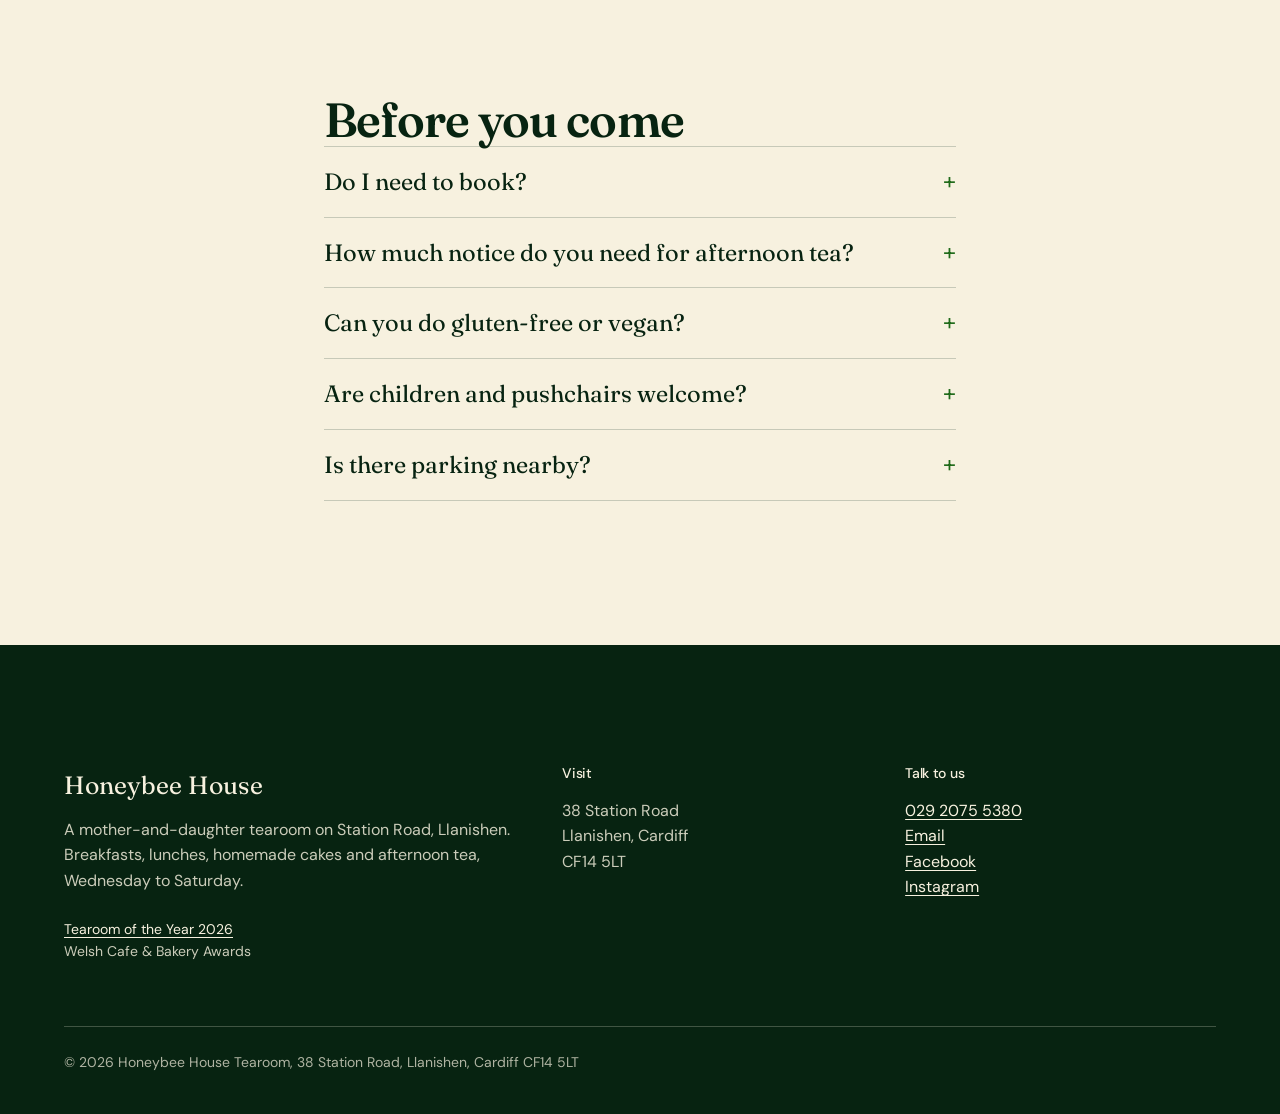
==== commit 38002e63: "Redesign tearoom site with Hallmark Garden system - Full redesign: Garden tokens, Split Studio compo" ====
--- a/index.html
+++ b/index.html
@@ -4,8 +4,8 @@
 <meta charset="UTF-8">
 <meta name="viewport" content="width=device-width, initial-scale=1.0">
 <meta http-equiv="Content-Security-Policy" content="default-src 'self'; img-src 'self'; style-src 'self'; script-src 'self'; object-src 'none'; base-uri 'none'; form-action 'none'; frame-src 'none';">
-<title>Honeybee House Tearoom — Afternoon Tea in Llanishen, Cardiff</title>
-<meta name="description" content="A family-run mother-and-daughter tearoom at 38 Station Road, Llanishen, Cardiff CF14 5LT. Breakfasts, lunches, homemade cakes and afternoon tea. Open Wednesday to Saturday, 09:15–16:15. Book on 029 2075 5380.">
+<title>Honeybee House Tearoom, Llanishen, Cardiff</title>
+<meta name="description" content="A family-run mother-and-daughter tearoom at 38 Station Road, Llanishen, Cardiff CF14 5LT. Breakfasts, lunches, homemade cakes and afternoon tea. Open Wednesday to Saturday, 09:15 to 16:15. Call 029 2075 5380.">
 <link rel="canonical" href="https://henrygoldsmith07-wq.github.io/honeybee-house-tearoom/">
 <meta name="theme-color" content="#f7f4eb">
 <link rel="icon" href="favicon.svg" type="image/svg+xml">
@@ -14,7 +14,7 @@
 <meta property="og:type" content="website">
 <meta property="og:locale" content="en_GB">
 <meta property="og:site_name" content="Honeybee House Tearoom">
-<meta property="og:title" content="Honeybee House Tearoom — Llanishen, Cardiff">
+<meta property="og:title" content="Honeybee House Tearoom, Llanishen, Cardiff">
 <meta property="og:description" content="Mother-and-daughter tearoom on Station Road. Breakfasts, lunches, homemade cakes and afternoon tea, Wednesday to Saturday.">
 <meta property="og:url" content="https://henrygoldsmith07-wq.github.io/honeybee-house-tearoom/">
 <meta property="og:image" content="https://henrygoldsmith07-wq.github.io/honeybee-house-tearoom/og-image.png">
@@ -25,7 +25,7 @@
 <meta name="twitter:image" content="https://henrygoldsmith07-wq.github.io/honeybee-house-tearoom/og-image.png">
 
 <script type="application/ld+json">{"@context":"https://schema.org","@type":"CafeOrCoffeeShop","@id":"https://henrygoldsmith07-wq.github.io/honeybee-house-tearoom/#tearoom","name":"Honeybee House Tearoom","description":"Family-run mother-and-daughter tearoom in Llanishen, Cardiff, serving breakfasts, lunches, homemade cakes and afternoon tea.","url":"https://henrygoldsmith07-wq.github.io/honeybee-house-tearoom/","image":"https://henrygoldsmith07-wq.github.io/honeybee-house-tearoom/og-image.png","telephone":"+442920755380","email":"hbhtearoom@gmail.com","servesCuisine":["British","Cafe","Afternoon tea"],"currenciesAccepted":"GBP","hasMap":"https://maps.google.com/?q=38+Station+Road+Llanishen+Cardiff+CF14+5LT","address":{"@type":"PostalAddress","streetAddress":"38 Station Road","addressLocality":"Llanishen","addressRegion":"Cardiff","postalCode":"CF14 5LT","addressCountry":"GB"},"areaServed":[{"@type":"Place","name":"Llanishen"},{"@type":"Place","name":"Cardiff"}],"openingHoursSpecification":[{"@type":"OpeningHoursSpecification","dayOfWeek":["Wednesday","Thursday","Friday","Saturday"],"opens":"09:15","closes":"16:15"}],"acceptsReservations":"https://henrygoldsmith07-wq.github.io/honeybee-house-tearoom/#book","sameAs":["https://www.facebook.com/HBHtearoom","https://www.instagram.com/hbhtearoom/"],"geo":{"@type":"GeoCoordinates","latitude":51.529009,"longitude":-3.188265}}</script>
-<script type="application/ld+json">{"@context":"https://schema.org","@type":"FAQPage","mainEntity":[{"@type":"Question","name":"Do I need to book?","acceptedAnswer":{"@type":"Answer","text":"For a pot of tea and a slice, walk in. For afternoon tea, a larger table, or anything with a birthday attached, book — the stand takes preparation and the tearoom would rather have it ready."}},{"@type":"Question","name":"How much notice do you need for afternoon tea?","acceptedAnswer":{"@type":"Answer","text":"The tearoom confirms this when they reply, because it depends on the week and the size of the table. Book as early as you can and ask them directly on 029 2075 5380."}},{"@type":"Question","name":"Can you do gluten-free or vegan?","acceptedAnswer":{"@type":"Answer","text":"Ask. Put it in the dietary box when you book and the kitchen will tell you honestly what they can manage for your date rather than promising something they can't."}},{"@type":"Question","name":"Are children and pushchairs welcome?","acceptedAnswer":{"@type":"Answer","text":"Call to ask about access, pushchair space and seating before visiting."}},{"@type":"Question","name":"Is there parking nearby?","acceptedAnswer":{"@type":"Answer","text":"Use the directions link to plan your route. Call to check access and nearby parking."}}]}</script>
+<script type="application/ld+json">{"@context":"https://schema.org","@type":"FAQPage","mainEntity":[{"@type":"Question","name":"Do I need to book?","acceptedAnswer":{"@type":"Answer","text":"For a pot of tea and a slice, walk in. For afternoon tea, a larger table, or anything with a birthday attached, book. The stand takes preparation and the tearoom would rather have it ready."}},{"@type":"Question","name":"How much notice do you need for afternoon tea?","acceptedAnswer":{"@type":"Answer","text":"The tearoom confirms this when they reply, because it depends on the week and the size of the table. Book as early as you can and ask them directly on 029 2075 5380."}},{"@type":"Question","name":"Can you do gluten-free or vegan?","acceptedAnswer":{"@type":"Answer","text":"Ask. Put it in the dietary box when you book and the kitchen will tell you honestly what they can manage for your date rather than promising something they can’t."}},{"@type":"Question","name":"Are children and pushchairs welcome?","acceptedAnswer":{"@type":"Answer","text":"Call to ask about access, pushchair space and seating before visiting."}},{"@type":"Question","name":"Is there parking nearby?","acceptedAnswer":{"@type":"Answer","text":"Use the directions link to plan your route. Call to check access and nearby parking."}}]}</script>
 
 
 <script src="direction.js" defer></script><link rel="preload" href="assets/dm-sans.woff2" as="font" type="font/woff2" crossorigin><link rel="preload" href="assets/fraunces.woff2" as="font" type="font/woff2" crossorigin><link rel="stylesheet" href="site.css"><script src="experience.js" defer></script><script type="application/ld+json">{"@context":"https://schema.org","@type":"ContactPoint","@id":"https://henrygoldsmith07-wq.github.io/honeybee-house-tearoom/#contact-point","telephone":"+442920755380","email":"hbhtearoom@gmail.com","contactType":"customer service","areaServed":"GB","availableLanguage":"English"}</script>
@@ -41,7 +41,7 @@
 
 <header class="site-head">
   <div class="wrap">
-    <a class="brand" href="#top" aria-label="Honeybee House Tearoom · Llanishen — home">
+    <a class="brand" href="#top" aria-label="Honeybee House Tearoom in Llanishen, home">
       <svg class="brand-mark" viewBox="0 0 48 48" aria-hidden="true" focusable="false">
         <circle cx="24" cy="24" r="22" fill="#fdf8ec" stroke="#e3d2b4"/>
         <ellipse cx="24" cy="20" rx="8" ry="10" fill="#e8b95e"/>
@@ -52,7 +52,7 @@
       </svg>
       <span class="brand-text">
         <span class="brand-name">Honeybee House</span>
-        <span class="brand-sub">Tearoom · Llanishen</span>
+        <span class="brand-sub">Tearoom in Llanishen</span>
       </span>
     </a>
 
@@ -70,12 +70,12 @@
 <main id="main">
   <div id="top"></div>
 
-  <section class="direction-hero photo-hero" aria-labelledby="hero-title"><img class="hero-backdrop" width="3262" height="2175" src="assets/photos/responsive/coffee-cup-960.jpg" srcset="assets/photos/responsive/coffee-cup-480.jpg 480w, assets/photos/responsive/coffee-cup-960.jpg 960w, assets/photos/responsive/coffee-cup-1440.jpg 1440w" sizes="100vw" data-full="assets/photos/responsive/coffee-cup-1440.jpg" alt="" aria-hidden="true" fetchpriority="high" decoding="async"><div class="wrap direction-layout"><div class="direction-copy"><p class="direction-location">Honeybee House · Llanishen</p><h1 id="hero-title">Tea, cake<br>and time together</h1><p class="intro">A mother-and-daughter tearoom on Station Road. Plan a catch-up, ask about afternoon tea and let the team confirm your table.</p><div class="direction-actions"><a class="btn btn-primary" href="#book">Request a table</a><a class="btn btn-ghost" href="tel:+442920755380">Call the tearoom</a></div><p class="status" id="status"><span id="status-text">See opening hours below</span></p><p class="award-note"><a href="https://oceanicawardsblog.wordpress.com/2026/03/24/winners-announced-for-the-welsh-cafe-bakery-awards-2026/" target="_blank" rel="noopener noreferrer">Tearoom of the Year 2026</a><br>Welsh Cafe &amp; Bakery Awards</p></div></div><div class="wrap"><p class="hero-caption">Illustrative Unsplash photography; not a photograph taken at the tearoom.</p></div></section>
+  <section class="direction-hero photo-hero" aria-labelledby="hero-title"><img class="hero-backdrop" width="3262" height="2175" src="assets/photos/responsive/coffee-cup-960.jpg" srcset="assets/photos/responsive/coffee-cup-480.jpg 480w, assets/photos/responsive/coffee-cup-960.jpg 960w, assets/photos/responsive/coffee-cup-1440.jpg 1440w" sizes="100vw" data-full="assets/photos/responsive/coffee-cup-1440.jpg" alt="Leaf-shaped latte art in a coffee cup on a wooden table" fetchpriority="high" decoding="async"><div class="wrap direction-layout"><div class="direction-copy"><h1 id="hero-title">Tea, cake<br>and time together</h1><p class="intro lead">A mother-and-daughter tearoom on Station Road. Ask about afternoon tea.</p><div class="direction-actions"><a class="btn btn-primary" href="#book">Request a table</a><a class="btn btn-ghost" href="tel:+442920755380">Call the tearoom</a></div><p class="status" id="status"><span id="status-text">See opening hours below</span></p></div></div><div class="wrap"><p class="hero-caption">Illustrative Unsplash photography supplied by Henry. Not the premises or a confirmed menu.</p></div></section>
 
   <div class="facts">
     <div class="wrap">
       <ul>
-        <li><svg width="16" height="16" viewBox="0 0 24 24" fill="none" stroke="currentColor" stroke-width="2" aria-hidden="true"><circle cx="12" cy="12" r="9"/><path d="M12 7v5l3 2"/></svg> Wednesday–Saturday, 09:15–16:15</li>
+        <li><svg width="16" height="16" viewBox="0 0 24 24" fill="none" stroke="currentColor" stroke-width="2" aria-hidden="true"><circle cx="12" cy="12" r="9"/><path d="M12 7v5l3 2"/></svg> Wednesday to Saturday, 09:15 to 16:15</li>
         <li><svg width="16" height="16" viewBox="0 0 24 24" fill="none" stroke="currentColor" stroke-width="2" aria-hidden="true"><path d="M20 21v-2a4 4 0 00-4-4H8a4 4 0 00-4 4v2"/><circle cx="12" cy="7" r="4"/></svg> Family-run, mother and daughter</li>
         <li><svg width="16" height="16" viewBox="0 0 24 24" fill="none" stroke="currentColor" stroke-width="2" aria-hidden="true"><path d="M21 10c0 7-9 12-9 12S3 17 3 10a9 9 0 1118 0z"/><circle cx="12" cy="10" r="3"/></svg> 38 Station Road, Llanishen</li>
       </ul>
@@ -84,50 +84,31 @@
 
   <section class="coffee-editorial" id="coffee-moments" aria-labelledby="coffee-title"><div class="wrap"><div class="coffee-header"><h2 id="coffee-title">A little pause.<br>A lovely idea.</h2><p>A mood for your next catch-up. Explore the photographs, then ask the tearoom about its current drinks, food and table availability.</p></div><div class="coffee-grid"><figure><img width="4480" height="6720" src="assets/photos/responsive/coffee-together-960.jpg" srcset="assets/photos/responsive/coffee-together-480.jpg 480w, assets/photos/responsive/coffee-together-960.jpg 960w, assets/photos/responsive/coffee-together-1440.jpg 1440w" sizes="(max-width:800px) 45vw, 400px" data-full="assets/photos/responsive/coffee-together-1440.jpg" alt="Three cups of coffee among green houseplants" loading="lazy" decoding="async"><figcaption>Room for a conversation.</figcaption></figure><figure><img width="4889" height="3728" src="assets/photos/responsive/coffee-beans-960.jpg" srcset="assets/photos/responsive/coffee-beans-480.jpg 480w, assets/photos/responsive/coffee-beans-960.jpg 960w, assets/photos/responsive/coffee-beans-1440.jpg 1440w" sizes="(max-width:800px) 45vw, 400px" data-full="assets/photos/responsive/coffee-beans-1440.jpg" alt="A close-up texture of roasted coffee beans" loading="lazy" decoding="async"><figcaption>A moment in the details.</figcaption></figure><figure><img width="3262" height="2175" src="assets/photos/responsive/coffee-cup-960.jpg" srcset="assets/photos/responsive/coffee-cup-480.jpg 480w, assets/photos/responsive/coffee-cup-960.jpg 960w, assets/photos/responsive/coffee-cup-1440.jpg 1440w" sizes="(max-width:800px) 45vw, 400px" data-full="assets/photos/responsive/coffee-cup-1440.jpg" alt="Leaf-shaped latte art in a coffee cup on a wooden table" loading="lazy" decoding="async"><figcaption>Take a little time.</figcaption></figure></div><p class="photo-note">Illustrative photographs supplied by Henry from Unsplash. These show neither the premises nor a confirmed menu.</p></div></section><section id="story">
     <div class="wrap story">
-      <div class="story-frame">
-        <svg viewBox="0 0 360 300" role="img" aria-label="Illustration of a tearoom window with a table laid for two">
-          <rect width="360" height="300" fill="#f7eeda"/>
-          <rect x="28" y="24" width="304" height="180" rx="6" fill="#eef3f5" stroke="#d3b68d" stroke-width="4"/>
-          <path d="M28 152h304" stroke="#d3b68d" stroke-width="3"/>
-          <path d="M180 24v128" stroke="#d3b68d" stroke-width="3"/>
-          <g fill="#cbd8d0"><path d="M40 60h60v40c0 6-60 6-60 0z"/><path d="M260 50h56v46c0 6-56 6-56 0z"/></g>
-          <g stroke="#a8b8a0" stroke-width="2" fill="none"><path d="M70 60v40M100 62v36M288 50v44M316 52v42"/></g>
-          <ellipse cx="180" cy="248" rx="120" ry="22" fill="#e6d5b8"/>
-          <rect x="60" y="232" width="240" height="10" rx="4" fill="#dcbd8c"/>
-          <path d="M96 232v-14h34v14" fill="#fdf8ec" stroke="#c9ab7e" stroke-width="2"/>
-          <path d="M230 232v-14h34v14" fill="#fdf8ec" stroke="#c9ab7e" stroke-width="2"/>
-          <path d="M166 232c0-10 10-16 14-16s14 6 14 16z" fill="#c98a2e"/>
-          <path d="M180 216v-8" stroke="#7d8a63" stroke-width="2"/>
-        </svg>
-      </div>
-      <div>
-        <p class="eyebrow">Our story</p>
-        <h2>A small tearoom, run by two</h2>
+      <h2>A small tearoom, run by two</h2>
+      <div class="story-body">
         <p>Honeybee House is a mother-and-daughter team on Station Road, in the parade of shops at the heart of Llanishen village. Plan a catch-up, ask about afternoon tea or call to check what is on the menu today.</p>
         <p>Use the request form to ask about your preferred time and dietary needs. Your table is confirmed only when the tearoom replies.</p>
-        <p class="pull">A catch-up over tea.<br>A little time together.</p>
-      </div>
+      </div>
+      <p class="pull">A catch-up over tea. A little time together.</p>
     </div>
   </section>
 
   <section id="menu" class="menu">
     <div class="wrap">
       <div class="section-head">
-        <p class="eyebrow">The menu</p>
-        <h2>What's on the table</h2>
-        <p>A guide to what the kitchen does rather than a live price list — the board in the shop is the authority, and the cakes change with the week.</p>
-      </div>
-
-      <div class="menu-grid"><div class="menu-block"><h3>A table for tea</h3><p>Ask about afternoon tea, group size and how far ahead to book.</p></div><div class="menu-block"><h3>Something to eat</h3><p>Call for the current menu, prices and daily availability.</p></div><div class="menu-block"><h3>A special occasion</h3><p>Tell the tearoom your date and party size when you enquire.</p></div><div class="menu-block"><h3>Dietary requirements</h3><p>Ask the team about ingredients and allergens before ordering.</p></div></div><p class="menu-note">Prices, allergens and today's specials are confirmed in the shop or on <a href="tel:+442920755380">029 2075 5380</a>.</p>
+        <h2>What’s on the table</h2>
+        <p>A guide to what the kitchen does rather than a live price list. The board in the shop is the authority, and the cakes change with the week.</p>
+      </div>
+
+      <div class="menu-grid"><div class="menu-block"><h3>A table for tea</h3><p>Ask about afternoon tea, group size and how far ahead to book.</p></div><div class="menu-block"><h3>Something to eat</h3><p>Call for the current menu, prices and daily availability.</p></div><div class="menu-block"><h3>A special occasion</h3><p>Tell the tearoom your date and party size when you enquire.</p></div><div class="menu-block"><h3>Dietary requirements</h3><p>Ask the team about ingredients and allergens before ordering.</p></div></div><p class="menu-note">Prices, allergens and today’s specials are confirmed in the shop or on <a href="tel:+442920755380">029 2075 5380</a>.</p>
     </div>
   </section>
 
   <section id="book">
     <div class="wrap book-grid">
       <div>
-        <p class="eyebrow">Book a table</p>
-        <h2>Tell us when you're coming</h2>
-        <p>Prepare a booking request in a minute. The tearoom replies to confirm your time — and for afternoon tea, to check what notice they need and what you'd like on the stand.</p>
+        <h2>Request a table</h2>
+        <p>Prepare a booking request in a minute. The tearoom replies to confirm your time. For afternoon tea, they also check notice and what you would like on the stand.</p>
         <p class="book-note">Open Wednesday to Saturday only. If you pick a day the tearoom is shut, the form will ask you to choose another one.</p>
         <ul class="contact-list">
           <li><a href="tel:+442920755380"><svg width="17" height="17" viewBox="0 0 24 24" fill="none" stroke="currentColor" stroke-width="2" aria-hidden="true"><path d="M22 16.9v3a2 2 0 01-2.2 2 19.8 19.8 0 01-8.6-3.1 19.5 19.5 0 01-6-6A19.8 19.8 0 012.1 4.2 2 2 0 014.1 2h3a2 2 0 012 1.7c.1 1 .4 1.9.7 2.8a2 2 0 01-.5 2.1L8.1 9.9a16 16 0 006 6l1.3-1.3a2 2 0 012.1-.4c.9.3 1.8.6 2.8.7a2 2 0 011.7 2z"/></svg>029 2075 5380</a></li>
@@ -167,7 +148,7 @@
               </select>
             </div>
             <div class="field">
-              <label for="b-type">What's the visit?</label>
+              <label for="b-type">What’s the visit?</label>
               <select id="b-type" name="type" required>
                 <option>Coffee &amp; cake</option>
                 <option>Breakfast or lunch</option>
@@ -211,7 +192,6 @@
   <section id="visit" class="visit-section">
     <div class="wrap">
       <div class="section-head">
-        <p class="eyebrow">Find us</p>
         <h2>Station Road, Llanishen</h2>
       </div>
       <div class="visit-grid">
@@ -222,10 +202,10 @@
             <tbody>
               <tr data-day="1"><th scope="row">Monday</th><td class="closed">Closed</td></tr>
               <tr data-day="2"><th scope="row">Tuesday</th><td class="closed">Closed</td></tr>
-              <tr data-day="3"><th scope="row">Wednesday</th><td>09:15 – 16:15</td></tr>
-              <tr data-day="4"><th scope="row">Thursday</th><td>09:15 – 16:15</td></tr>
-              <tr data-day="5"><th scope="row">Friday</th><td>09:15 – 16:15</td></tr>
-              <tr data-day="6"><th scope="row">Saturday</th><td>09:15 – 16:15</td></tr>
+              <tr data-day="3"><th scope="row">Wednesday</th><td>09:15 to 16:15</td></tr>
+              <tr data-day="4"><th scope="row">Thursday</th><td>09:15 to 16:15</td></tr>
+              <tr data-day="5"><th scope="row">Friday</th><td>09:15 to 16:15</td></tr>
+              <tr data-day="6"><th scope="row">Saturday</th><td>09:15 to 16:15</td></tr>
               <tr data-day="0"><th scope="row">Sunday</th><td class="closed">Closed</td></tr>
             </tbody>
           </table>
@@ -260,13 +240,12 @@
   <section id="questions">
     <div class="narrow">
       <div class="section-head">
-        <p class="eyebrow">Before you come</p>
-        <h2>Common questions</h2>
+        <h2>Before you come</h2>
       </div>
       <div class="faq">
-        <details class="qa"><summary>Do I need to book?</summary><p>For a pot of tea and a slice, walk in. For afternoon tea, a larger table, or anything with a birthday attached, book — the stand takes preparation and the tearoom would rather have it ready.</p></details>
+        <details class="qa"><summary>Do I need to book?</summary><p>For a pot of tea and a slice, walk in. For afternoon tea, a larger table, or anything with a birthday attached, book. The stand takes preparation and the tearoom would rather have it ready.</p></details>
         <details class="qa"><summary>How much notice do you need for afternoon tea?</summary><p>The tearoom confirms this when they reply, because it depends on the week and the size of the table. Book as early as you can and ask them directly on <a href="tel:+442920755380">029 2075 5380</a>.</p></details>
-        <details class="qa"><summary>Can you do gluten-free or vegan?</summary><p>Ask. Put it in the dietary box when you book and the kitchen will tell you honestly what they can manage for your date rather than promising something they can't.</p></details>
+        <details class="qa"><summary>Can you do gluten-free or vegan?</summary><p>Ask. Put it in the dietary box when you book and the kitchen will tell you honestly what they can manage for your date rather than promising something they can’t.</p></details>
         <details class="qa"><summary>Are children and pushchairs welcome?</summary><p>Call to ask about access, pushchair space and seating before visiting.</p></details>
         <details class="qa"><summary>Is there parking nearby?</summary><p>Use the directions link to plan your route. Call to check access and nearby parking.</p></details>
       </div>
@@ -281,6 +260,7 @@
       <div>
         <p class="foot-brand">Honeybee House</p>
         <p>A mother-and-daughter tearoom on Station Road, Llanishen. Breakfasts, lunches, homemade cakes and afternoon tea, Wednesday to Saturday.</p>
+        <p class="award-note"><a href="https://oceanicawardsblog.wordpress.com/2026/03/24/winners-announced-for-the-welsh-cafe-bakery-awards-2026/" target="_blank" rel="noopener noreferrer">Tearoom of the Year 2026</a><br>Welsh Cafe &amp; Bakery Awards</p>
       </div>
       <div>
         <h3>Visit</h3>
@@ -295,8 +275,7 @@
       </div>
     </div>
     <div class="foot-note">
-      <span>&copy; <span id="year">2026</span> Honeybee House Tearoom · 38 Station Road, Llanishen, Cardiff CF14 5LT</span>
-      <span></span>
+      <span>&copy; <span id="year">2026</span> Honeybee House Tearoom, 38 Station Road, Llanishen, Cardiff CF14 5LT</span>
     </div>
   </div>
 </footer>
--- a/site.css
+++ b/site.css
@@ -1,260 +1,143 @@
+/* Hallmark · shape: Split Studio · genre: editorial · theme: Garden (deal 1/3, seed family-tearoom-llanishen-where-951a·6fb28314·2026-11-17·r0) · redesign: full
+ * hero: Ledge · nav: edge-aligned · footer: index columns · imagery: photographs, the user's own, 4 · signature: the daylight coffee cup above the resting head
+ * axes: light/roman-serif/chromatic-green · posture: committed · contrast: pass · fold: pass · font slot: local Fraunces and DM Sans stand in for Vollkorn and Hanken · draw: e4eeb2 · v2.0.0 */
+/* Hallmark · pre-emit critique: P4 H5 E4 S4 R4 V4 · weakest: P, the brief offers an invitation rather than an argument; the unretouched daylight photograph and the plain hours carry it */
+/* Hallmark · finish-review: in-thread · ship · 0 findings · follow-up fixes: dark-surface focus ring 2.49 to 11.14, phone head 3 lines to 2 */
+@import url("./tokens.css");
+@import url("./base.css");
 
-  :root {
-    --cream: #fdf8ec;
-    --cream-2: #f7eeda;
-    --ink: #362619;
-    --ink-soft: #6d5745;
-    --honey: #c98a2e;
-    --honey-deep: #a06a1c;
-    --sage: #7d8a63;
-    --terra: #a9564a;
-    --line: #e3d2b4;
-    --white: #fffdf8;
-    --serif: "Iowan Old Style", "Palatino Linotype", Palatino, "Book Antiqua", Georgia, serif;
-    --sans: ui-sans-serif, system-ui, -apple-system, "Segoe UI", Roboto, Helvetica, Arial, sans-serif;
-    --rule: 1px solid var(--line);
-  }
-  * { box-sizing: border-box; }
-  html { scroll-behavior: smooth; }
-  body {
-    margin: 0; background: var(--cream); color: var(--ink);
-    font-family: var(--sans); font-size: 17px; line-height: 1.68;
-    -webkit-font-smoothing: antialiased;
-  }
-  body::before {
-    content: ""; position: fixed; inset: 0; z-index: -1; pointer-events: none;
-    background-image:
-      radial-gradient(circle at 50% 0%, rgba(201,138,46,.07), transparent 55%),
-      radial-gradient(circle at 85% 90%, rgba(125,138,99,.08), transparent 50%);
-  }
-  a { color: var(--honey-deep); text-underline-offset: 3px; }
-  a:hover { color: var(--ink); }
-  h1, h2, h3 { font-family: var(--serif); font-weight: 500; line-height: 1.16; letter-spacing: -.01em; margin: 0 0 .55em; }
-  h1 { font-size: clamp(2.3rem, 6vw, 4rem); }
-  h2 { font-size: clamp(1.7rem, 3.6vw, 2.5rem); }
-  h3 { font-size: 1.22rem; }
-  p { margin: 0 0 1em; }
-  .wrap { width: min(1080px, 100% - 2.5rem); margin-inline: auto; }
-  .narrow { width: min(720px, 100% - 2.5rem); margin-inline: auto; }
-  .eyebrow {
-    font-size: .72rem; font-weight: 700; letter-spacing: .24em; text-transform: uppercase;
-    color: var(--honey-deep); margin: 0 0 1.1em;
-  }
-  .skip { position: absolute; left: -9999px; background: var(--ink); color: var(--cream); padding: 12px 18px; z-index: 999; font-weight: 700; }
-  .skip:focus { left: 0; top: 0; }
-  :focus-visible { outline: 3px solid var(--honey); outline-offset: 3px; border-radius: 3px; }
-  .sr-only { position: absolute; width: 1px; height: 1px; padding: 0; margin: -1px; overflow: hidden; clip: rect(0 0 0 0); white-space: nowrap; border: 0; }
+.wrap { width: 100%; max-width: var(--container); margin-inline: auto; padding-inline: var(--gutter); }
+.narrow { width: 100%; max-width: 760px; margin-inline: auto; padding-inline: var(--gutter); }
+.skip { position: absolute; left: var(--space-md); top: calc(-1 * var(--space-3xl)); z-index: var(--z-toast); padding: var(--space-xs) var(--space-md); background: var(--color-ink); color: var(--color-paper); text-decoration: none; border-radius: var(--radius-card); }
+.skip:focus-visible { top: var(--space-md); }
 
-  /* ---- ornamental rule ---- */
-  .orn { display: flex; align-items: center; justify-content: center; gap: .9rem; margin: 0 auto; color: #805413; }
-  .orn::before, .orn::after { content: ""; height: 1px; width: clamp(28px, 8vw, 70px); background: linear-gradient(90deg, transparent, var(--line)); }
-  .orn::after { background: linear-gradient(270deg, transparent, var(--line)); }
+.site-head { position: sticky; top: 0; z-index: var(--z-sticky-nav); background: color-mix(in oklab, var(--color-paper) 94%, transparent); border-bottom: var(--rule-hair) solid var(--color-rule); backdrop-filter: blur(8px); }
+.site-head .wrap { display: flex; align-items: center; gap: var(--space-xl); min-height: 76px; }
+.brand { display: inline-flex; align-items: center; gap: var(--space-sm); text-decoration: none; color: var(--color-ink); flex-shrink: 0; }
+.brand-mark { width: 36px; height: 36px; flex-shrink: 0; }
+.brand-name { display: block; font-family: var(--font-display); font-weight: var(--display-weight); font-size: var(--text-lg); line-height: 1.1; }
+.brand-sub { display: block; margin-top: var(--space-3xs); font-size: var(--text-xs); color: var(--color-muted); }
+.head-nav { display: flex; align-items: center; gap: var(--space-lg); margin-left: auto; }
+.head-nav a { padding-block: var(--space-xs); font-size: var(--text-sm); color: var(--color-ink-2); text-decoration: none; white-space: nowrap; }
+.head-nav a:hover, .head-nav a[aria-current="location"] { color: var(--color-accent); text-decoration: underline; text-underline-offset: 6px; }
+.nav-toggle { display: none; margin-left: auto; min-height: 44px; padding: var(--space-xs) var(--space-md); border: var(--rule-hair) solid var(--color-rule-2); border-radius: var(--radius-pill); background: transparent; color: var(--color-ink); cursor: pointer; }
+.head-cta { margin-left: var(--space-md); }
 
-  /* ---- header ---- */
-  .site-head { position: sticky; top: 0; z-index: 60; background: rgba(253,248,236,.94); backdrop-filter: blur(10px); border-bottom: var(--rule); }
-  .site-head .wrap { display: flex; align-items: center; justify-content: space-between; gap: 1rem; padding: .65rem 0; }
-  .brand { display: flex; align-items: center; gap: .7rem; text-decoration: none; color: var(--ink); }
-  .brand-mark { width: 40px; height: 40px; flex: none; }
-  .brand-name { font-family: var(--serif); font-size: 1.28rem; line-height: 1.1; }
-  .brand-sub { display: block; font-size: .6rem; letter-spacing: .26em; text-transform: uppercase; color: var(--ink-soft); margin-top: 3px; }
-  .head-nav { display: none; gap: 1.5rem; font-size: .9rem; }
-  .head-nav a { color: var(--ink); text-decoration: none; }
-  .head-nav a:hover { text-decoration: underline; text-decoration-color: var(--honey); text-underline-offset: 6px; }
-  .btn {
-    display: inline-flex; align-items: center; justify-content: center; gap: .5rem;
-    padding: .74rem 1.4rem; border-radius: 4px; font-weight: 600; font-size: .95rem;
-    text-decoration: none; border: 1px solid transparent; cursor: pointer; font-family: inherit;
-    transition: background-color .16s ease, color .16s ease, transform .16s ease;
-  }
-  .btn-primary { background: var(--ink); color: var(--cream); }
-  .btn-primary:hover { background: var(--honey-deep); color: #fff; transform: translateY(-1px); }
-  .btn-outline { background: transparent; color: var(--ink); border-color: var(--ink); }
-  .btn-outline:hover { background: var(--ink); color: var(--cream); }
-  .btn-honey { background: var(--honey); color: #fff; }
-  .btn-honey:hover { background: var(--honey-deep); color: #fff; }
-  .head-call { display: none; }
-  @media (min-width: 900px) { .head-nav { display: flex; } .head-cta { display: inline-flex; } }
-  @media (max-width: 899px) { .head-cta { display: none; } .head-call { display: inline-flex; } }
+.btn { display: inline-flex; align-items: center; justify-content: center; gap: var(--space-xs); min-height: 52px; padding: var(--space-sm) var(--space-xl); border: var(--rule-hair) solid var(--color-rule-2); border-radius: var(--radius-pill); background: transparent; color: var(--color-ink); font-family: var(--font-body); font-size: var(--text-sm); font-weight: 500; text-decoration: none; white-space: nowrap; cursor: pointer; transition: background-color var(--dur-short) var(--ease-out), color var(--dur-short) var(--ease-out), transform var(--dur-micro) var(--ease-out); }
+.btn:hover { background: var(--tint-moss); }
+.btn:active { transform: translateY(1px); }
+.btn:focus-visible { outline: 3px solid var(--color-focus); outline-offset: 3px; }
+.btn[disabled], .btn[aria-disabled="true"] { opacity: 0.55; cursor: not-allowed; transform: none; }
+.btn[aria-busy="true"] { cursor: progress; }
+.btn-primary { background: var(--color-accent); border-color: var(--color-accent); color: var(--color-accent-ink); }
+.btn-primary:hover { background: var(--color-ink); border-color: var(--color-ink); color: var(--color-paper); }
+.btn-outline, .btn-ghost { background: transparent; color: var(--color-ink); border-color: var(--color-rule-2); }
+.btn-outline:hover, .btn-ghost:hover { background: var(--tint-moss); }
+.btn-block { width: 100%; }
+.skip:focus-visible { outline-color: var(--color-paper); }
+.menu :focus-visible, footer :focus-visible { outline-color: var(--color-accent-2); }
 
-  /* ---- hero ---- */
-  .hero { padding: clamp(2.4rem, 6vw, 4.6rem) 0 clamp(2rem, 4vw, 3.2rem); }
-  .hero-inner { display: grid; gap: 2.4rem; align-items: center; }
-  @media (min-width: 940px) { .hero-inner { grid-template-columns: 1.08fr .92fr; gap: 3.6rem; } }
-  .hero h1 { margin-bottom: .5em; }
-  .hero h1 em { font-style: italic; color: var(--honey-deep); }
-  .lede { font-size: 1.1rem; color: var(--ink-soft); max-width: 32em; }
-  .hero-actions { display: flex; flex-wrap: wrap; gap: .7rem; margin-top: 1.6rem; }
-  .status {
-    display: inline-flex; align-items: center; gap: .55rem; margin-top: 1.3rem;
-    padding: .45rem 1rem .45rem .8rem; border: var(--rule); border-radius: 4px;
-    background: var(--white); font-size: .87rem; font-weight: 600; color: var(--ink-soft);
-  }
-  .status .dot { width: 8px; height: 8px; border-radius: 50%; background: #bfae97; flex: none; }
-  .status.is-open { color: #4d6339; border-color: #cbd6b8; background: #f5f8ee; }
-  .status.is-open .dot { background: #7d8a63; box-shadow: 0 0 0 4px rgba(125,138,99,.16); }
-  .status.is-closed { color: #8d5348; border-color: #e6cec6; background: #fdf4f1; }
-  .status.is-closed .dot { background: #b87363; }
+.facts { border-block: var(--rule-hair) solid var(--color-rule); background: var(--color-paper-2); }
+.facts ul { list-style: none; margin: 0; padding-block: var(--space-lg); display: grid; grid-template-columns: repeat(3, minmax(0, 1fr)); gap: var(--gap-columns); }
+.facts li { display: flex; align-items: center; gap: var(--space-sm); font-size: var(--text-sm); color: var(--color-ink-2); }
+.facts svg { flex-shrink: 0; color: var(--color-accent); }
 
-  .hero-art { position: relative; }
-  .hero-art svg { width: 100%; height: auto; display: block; }
-  .art-caption {
-    text-align: center; font-family: var(--serif); font-style: italic;
-    font-size: .92rem; color: var(--ink-soft); margin-top: .6rem;
-  }
+.coffee-editorial { padding-block: var(--section-gap); }
+.coffee-header { max-width: 700px; margin-bottom: var(--space-2xl); }
+.coffee-header p { color: var(--color-ink-2); }
+.coffee-grid { display: grid; grid-template-columns: repeat(2, minmax(0, 1fr)); gap: var(--gap-columns); }
+.coffee-grid figure { min-width: 0; margin: 0; }
+.coffee-grid figure:first-child { grid-column: 1 / -1; }
+.coffee-grid figure:first-child img { aspect-ratio: 16 / 9; }
+.coffee-grid figure img { width: 100%; height: auto; object-fit: cover; border-radius: var(--radius-card); outline: var(--rule-hair) solid var(--color-rule); outline-offset: -1px; }
+.coffee-grid figcaption { margin-top: var(--space-sm); font-family: var(--font-outlier); font-size: var(--text-sm); color: var(--color-muted); }
+.photo-note { max-width: var(--max-measure); margin-top: var(--space-lg); font-size: var(--text-sm); color: var(--color-muted); }
 
-  /* ---- facts bar ---- */
-  .facts { border-block: var(--rule); background: var(--cream-2); }
-  .facts ul { list-style: none; margin: 0; padding: 1rem 0; display: grid; gap: .7rem; text-align: center; font-size: .88rem; color: var(--ink-soft); }
-  @media (min-width: 760px) { .facts ul { grid-template-columns: repeat(3, 1fr); } }
-  .facts li { display: flex; align-items: center; justify-content: center; gap: .55rem; }
-  .facts svg { color: var(--honey); flex: none; }
+.story { padding-block: var(--section-gap); }
+.story h2 { max-width: 24ch; margin-bottom: var(--space-xl); }
+.story-body { display: grid; grid-template-columns: repeat(2, minmax(0, 1fr)); gap: var(--gap-columns); max-width: 960px; }
+.story-body p { color: var(--color-ink-2); }
+.pull { max-width: 20ch; margin-top: var(--space-2xl); padding-top: var(--space-xl); border-top: var(--rule-hair) solid var(--color-rule-2); font-family: var(--font-display); font-size: var(--text-section); line-height: 1.12; color: var(--color-ink); }
 
-  /* ---- sections ---- */
-  section { padding: clamp(2.6rem, 6vw, 4.6rem) 0; }
-  .section-head { text-align: center; margin-bottom: 2.4rem; }
-  .section-head p { color: var(--ink-soft); max-width: 40em; margin: .6rem auto 0; }
+.menu { padding-block: var(--section-gap); background: var(--color-field); }
+.menu h2, .menu h3 { color: var(--color-field-ink); }
+.menu .section-head { margin-bottom: var(--space-2xl); }
+.menu .section-head p { max-width: 60ch; color: var(--color-accent-2); }
+.menu-grid { display: grid; grid-template-columns: minmax(0, 1fr); }
+.menu-block { display: grid; grid-template-columns: 5fr 7fr; gap: var(--gap-columns); align-items: baseline; padding-block: var(--space-lg); border-top: var(--rule-hair) solid color-mix(in oklab, var(--color-field-ink) 28%, transparent); }
+.menu-block:last-of-type { border-bottom: var(--rule-hair) solid color-mix(in oklab, var(--color-field-ink) 28%, transparent); }
+.menu-block h3 { font-size: var(--text-title); }
+.menu-block p { color: color-mix(in oklab, var(--color-field-ink) 78%, transparent); }
+.menu-note { margin-top: var(--space-xl); font-size: var(--text-sm); color: var(--color-accent-2); }
+.menu-note a { color: var(--color-field-ink); }
 
-  /* ---- story ---- */
-  .story { display: grid; gap: 2.2rem; align-items: center; }
-  @media (min-width: 900px) { .story { grid-template-columns: .95fr 1.05fr; gap: 3.4rem; } }
-  .story-frame {
-    border: var(--rule); background: var(--white); padding: clamp(1.4rem, 3vw, 2.2rem);
-    box-shadow: 14px 14px 0 -1px rgba(201,138,46,.14);
-  }
-  .story-frame svg { width: 100%; height: auto; display: block; }
-  .pull {
-    font-family: var(--serif); font-size: 1.3rem; font-style: italic; line-height: 1.5;
-    color: var(--ink); border-left: 3px solid var(--honey); padding-left: 1.1rem; margin: 1.5rem 0;
-  }
-  .pull cite { display: block; font-family: var(--sans); font-style: normal; font-size: .8rem; letter-spacing: .1em; text-transform: uppercase; color: var(--ink-soft); margin-top: .7rem; }
+#book { padding-block: var(--section-gap); }
+.book-grid { display: grid; grid-template-columns: 5fr 7fr; gap: var(--gap-columns); align-items: start; }
+.book-grid > div:first-child p { max-width: 46ch; color: var(--color-ink-2); }
+.book-note { font-size: var(--text-sm); color: var(--color-muted); }
+.contact-list { list-style: none; margin: var(--space-xl) 0 0; padding: 0; display: grid; gap: var(--space-md); }
+.contact-list a { display: inline-flex; align-items: center; gap: var(--space-sm); color: var(--color-ink); font-weight: 500; text-decoration: none; }
+.contact-list a:hover { color: var(--color-accent); }
+.contact-list svg { flex-shrink: 0; color: var(--color-accent); }
 
-  /* ---- menu board ---- */
-  .menu { background: #2f2318; color: #f3e7d2; }
-  .menu .eyebrow { color: var(--honey); }
-  .menu h2 { color: #fdf8ec; }
-  .menu .section-head p { color: #cbb79a; }
-  .menu-grid { display: grid; gap: 2.4rem; }
-  @media (min-width: 860px) { .menu-grid { grid-template-columns: 1fr 1fr; gap: 3rem 4rem; } }
-  .menu-block h3 {
-    color: var(--honey); font-size: .82rem; font-family: var(--sans); font-weight: 700;
-    letter-spacing: .2em; text-transform: uppercase; padding-bottom: .7rem;
-    border-bottom: 1px solid rgba(201,138,46,.32); margin-bottom: 1.1rem;
-  }
-  .menu-item { display: flex; align-items: baseline; gap: .7rem; padding: .28rem 0; }
-  .menu-item .name { font-family: var(--serif); font-size: 1.06rem; color: #fdf8ec; }
-  .menu-item .dots { flex: 1; border-bottom: 1px dotted rgba(243,231,210,.28); transform: translateY(-3px); }
-  .menu-item .note { font-size: .78rem; color: #b9a68b; }
-  .menu-note { color: #b9a68b; font-size: .88rem; margin-top: 1.6rem; text-align: center; }
+.form-card { padding: var(--space-xl); background: var(--color-paper-2); border-radius: var(--radius-card); }
+.form-progress { display: flex; flex-wrap: wrap; gap: var(--space-sm) var(--space-lg); list-style: none; margin: 0 0 var(--space-lg); padding: 0; font-size: var(--text-sm); color: var(--color-muted); }
+.form-progress span { border-bottom: 2px solid var(--color-rule); padding-bottom: var(--space-xs); }
+.form-progress span.current { border-color: var(--color-accent); color: var(--color-ink); }
+.form-intro { margin-bottom: var(--space-lg); font-size: var(--text-sm); color: var(--color-ink-2); }
+.quick-dates { display: flex; flex-wrap: wrap; gap: var(--space-xs); margin-bottom: var(--space-lg); }
+.quick-date { min-height: 44px; padding: var(--space-xs) var(--space-md); border: var(--rule-hair) solid var(--color-rule-2); border-radius: var(--radius-pill); background: var(--color-paper); color: var(--color-ink); font-size: var(--text-sm); cursor: pointer; transition: background-color var(--dur-short) var(--ease-out); }
+.quick-date:hover { background: var(--tint-moss); }
+.quick-date[aria-pressed="true"] { background: var(--color-accent); border-color: var(--color-accent); color: var(--color-accent-ink); }
+.field-row { display: grid; grid-template-columns: repeat(2, minmax(0, 1fr)); gap: var(--space-md); }
+.field { margin-bottom: var(--space-md); }
+.field label { display: block; margin-bottom: var(--space-xs); font-size: var(--text-sm); font-weight: 500; color: var(--color-ink); }
+.label-plain { font-weight: 400; color: var(--color-muted); }
+.field input, .field select, .field textarea { width: 100%; min-height: 48px; padding: var(--space-sm) var(--space-md); border: var(--rule-hair) solid var(--color-rule-2); border-radius: var(--radius-input); background: var(--color-paper); color: var(--color-ink); outline: 3px solid transparent; outline-offset: -3px; }
+.field textarea { min-height: 6rem; resize: vertical; }
+.field input:focus-visible, .field select:focus-visible, .field textarea:focus-visible { outline-color: var(--color-focus); }
+.field input[aria-invalid="true"], .field select[aria-invalid="true"], .field textarea[aria-invalid="true"] { border-color: var(--color-error); }
+.hint { margin-top: var(--space-xs); font-size: var(--text-sm); color: var(--color-muted); }
+.hint-center { margin-top: var(--space-md); text-align: center; }
+.hp { position: absolute; left: -9999px; width: 1px; height: 1px; overflow: hidden; }
+.booking-summary { margin-bottom: var(--space-md); padding: var(--space-md); border-radius: var(--radius-card); background: var(--color-paper); border-top: var(--rule-hair) solid var(--color-rule); font-size: var(--text-sm); color: var(--color-ink-2); }
+.alert { margin-top: var(--space-md); padding: var(--space-sm) var(--space-md); border: var(--rule-hair) solid var(--color-error); border-radius: var(--radius-input); background: color-mix(in oklab, var(--color-error) 8%, var(--color-paper)); color: var(--color-error); font-size: var(--text-sm); }
+.confirm { margin-top: var(--space-lg); padding: var(--space-lg); border-radius: var(--radius-card); background: var(--color-paper); border-top: var(--rule-hair) solid var(--color-accent); }
+.confirm h3 { margin-bottom: var(--space-xs); }
+.request-copy { margin-top: var(--space-md); padding: var(--space-md); border-radius: var(--radius-input); background: var(--color-paper-2); font-family: var(--font-body); font-size: var(--text-sm); white-space: pre-wrap; overflow-wrap: anywhere; }
+.copy-buffer { position: fixed; left: -9999px; top: 0; width: 1px; height: 1px; opacity: 0; }
 
-  /* ---- booking ---- */
-  .book-grid { display: grid; gap: 2.4rem; align-items: start; }
-  @media (min-width: 940px) { .book-grid { grid-template-columns: 1.05fr .95fr; gap: 3.4rem; } }
-  .form-card { background: var(--white); border: var(--rule); padding: clamp(1.3rem, 3vw, 2.2rem); }
-  .field { margin-bottom: 1rem; }
-  .field label { display: block; font-size: .78rem; font-weight: 700; letter-spacing: .1em; text-transform: uppercase; color: var(--ink-soft); margin-bottom: .35rem; }
-  .field input, .field select, .field textarea {
-    width: 100%; padding: .68rem .8rem; font: inherit; font-size: .95rem;
-    border: 1px solid var(--line); border-radius: 3px; background: var(--cream); color: var(--ink);
-  }
-  .field textarea { resize: vertical; min-height: 72px; }
-  .field input:focus, .field select:focus, .field textarea:focus { outline: 2px solid var(--honey); outline-offset: 1px; }
-  .field-row { display: grid; gap: 1rem; }
-  @media (min-width: 560px) { .field-row { grid-template-columns: 1fr 1fr; } }
-  .hint { font-size: .79rem; color: var(--ink-soft); margin: .25rem 0 0; }
-  .hp { position: absolute; left: -9999px; width: 1px; height: 1px; overflow: hidden; }
-  .btn-block { width: 100%; }
-  .alert { border: 1px solid #e6cec6; background: #fdf4f1; color: #8d5348; padding: .7rem .9rem; font-size: .88rem; border-radius: 3px; margin-top: .9rem; }
-  .alert[hidden] { display: none; }
-  .confirm { border: 1px solid #cbd6b8; background: #f5f8ee; padding: 1.2rem; margin-top: 1.2rem; border-radius: 3px; }
-  .confirm h3 { color: #4d6339; margin-bottom: .3rem; }
-  .confirm dl { display: grid; grid-template-columns: auto 1fr; gap: .25rem .9rem; margin: .8rem 0; font-size: .92rem; }
-  .confirm dt { color: var(--ink-soft); }
-  .confirm dd { margin: 0; font-weight: 600; }
-  .ref { font-family: ui-monospace, SFMono-Regular, Menlo, monospace; background: var(--white); border: 1px dashed #b4c3a2; padding: .2rem .5rem; border-radius: 3px; }
+.visit-section { padding-block: var(--section-gap); background: var(--color-paper-2); }
+.visit-grid { display: grid; grid-template-columns: repeat(2, minmax(0, 1fr)); gap: var(--gap-columns); }
+.panel { padding: var(--space-xl); background: var(--color-paper); border-radius: var(--radius-card); }
+.hours { width: 100%; border-collapse: collapse; font-size: var(--text-sm); font-variant-numeric: tabular-nums; }
+.hours th, .hours td { padding-block: var(--space-sm); border-bottom: var(--rule-hair) solid var(--color-rule); text-align: left; font-weight: 400; }
+.hours th { color: var(--color-ink); font-weight: 500; }
+.hours td { text-align: right; color: var(--color-ink-2); }
+.hours tr.today th, .hours tr.today td { color: var(--color-accent); font-weight: 600; }
+.hours .closed { color: var(--color-muted); }
+address { font-style: normal; line-height: 1.7; color: var(--color-ink-2); }
+.socials { display: flex; gap: var(--space-sm); margin-top: var(--space-lg); }
+.social { display: grid; place-items: center; width: 44px; height: 44px; border: var(--rule-hair) solid var(--color-rule-2); border-radius: var(--radius-pill); color: var(--color-ink); }
+.social:hover { background: var(--tint-moss); }
 
-  /* ---- hours / visit ---- */
-  .visit-grid { display: grid; gap: 1.6rem; }
-  @media (min-width: 900px) { .visit-grid { grid-template-columns: 1fr 1fr; gap: 2.4rem; } }
-  .panel { border: var(--rule); background: var(--white); padding: clamp(1.3rem, 2.8vw, 2rem); }
-  .hours { width: 100%; border-collapse: collapse; font-size: .95rem; }
-  .hours th, .hours td { text-align: left; padding: .55rem 0; border-bottom: 1px solid var(--cream-2); font-weight: 400; }
-  .hours tr:last-child th, .hours tr:last-child td { border-bottom: 0; }
-  .hours th { font-weight: 600; }
-  .hours td { text-align: right; color: var(--ink-soft); font-variant-numeric: tabular-nums; }
-  .hours tr.today th, .hours tr.today td { color: var(--honey-deep); font-weight: 700; }
-  .hours .closed { color: #705c48; }
-  address { font-style: normal; line-height: 1.8; color: var(--ink-soft); }
-  .contact-list { list-style: none; margin: 1.2rem 0 0; padding: 0; display: grid; gap: .75rem; }
-  .contact-list a { display: inline-flex; align-items: center; gap: .6rem; color: var(--ink); text-decoration: none; font-weight: 600; }
-  .contact-list a:hover { color: var(--honey-deep); }
-  .socials { display: flex; gap: .6rem; margin-top: 1.3rem; }
-  .social { display: grid; place-items: center; width: 40px; height: 40px; border: var(--rule); border-radius: 50%; color: var(--ink); }
-  .social:hover { background: var(--ink); color: var(--cream); border-color: var(--ink); }
+#questions { padding-block: var(--section-gap); }
+.faq { border-top: var(--rule-hair) solid var(--color-rule); }
+.qa { border-bottom: var(--rule-hair) solid var(--color-rule); }
+.qa summary { display: flex; align-items: center; justify-content: space-between; gap: var(--space-md); min-height: 64px; padding-block: var(--space-md); list-style: none; cursor: pointer; font-family: var(--font-display); font-size: var(--text-title); color: var(--color-ink); }
+.qa summary::-webkit-details-marker { display: none; }
+.qa summary::after { content: "+"; font-family: var(--font-body); color: var(--color-accent); }
+.qa[open] summary::after { content: "\2212"; }
+.qa p { max-width: var(--max-measure); padding-bottom: var(--space-lg); color: var(--color-ink-2); }
 
-  /* ---- faq ---- */
-  .faq { display: grid; gap: 0; border-top: var(--rule); }
-  details.qa { border-bottom: var(--rule); background: transparent; }
-  details.qa summary { cursor: pointer; padding: 1.15rem 0; font-family: var(--serif); font-size: 1.08rem; list-style: none; display: flex; justify-content: space-between; align-items: center; gap: 1rem; }
-  details.qa summary::-webkit-details-marker { display: none; }
-  details.qa summary::after { content: "+"; font-family: var(--sans); color: var(--honey); font-size: 1.3rem; }
-  details.qa[open] summary::after { content: "–"; }
-  details.qa p { margin: 0 0 1.15rem; color: var(--ink-soft); font-size: .95rem; max-width: 60ch; }
+footer { padding-block: var(--section-gap-s) var(--space-xl); background: var(--color-field); color: var(--color-field-ink); }
+.foot-grid { display: grid; grid-template-columns: 1.5fr 1fr 1fr; gap: var(--gap-columns); }
+footer h3 { margin-bottom: var(--space-md); font-family: var(--font-body); font-size: var(--text-sm); font-weight: 500; color: var(--color-field-ink); }
+.foot-brand { margin-bottom: var(--space-sm); font-family: var(--font-display); font-size: var(--text-xl); color: var(--color-field-ink); }
+footer p { max-width: 46ch; color: color-mix(in oklab, var(--color-field-ink) 82%, transparent); }
+footer a { color: var(--color-field-ink); }
+footer a:hover { color: var(--color-accent-2); }
+.award-note { margin-top: var(--space-lg); font-size: var(--text-sm); }
+.foot-note { margin-top: var(--space-2xl); padding-top: var(--space-lg); border-top: var(--rule-hair) solid color-mix(in oklab, var(--color-field-ink) 24%, transparent); font-size: var(--text-sm); color: color-mix(in oklab, var(--color-field-ink) 70%, transparent); }
 
-  /* ---- footer ---- */
-  footer { background: #2a1f15; color: #c9b69b; padding: 3rem 0 2rem; }
-  footer a { color: #efe2cc; }
-  .foot-grid { display: grid; gap: 2rem; }
-  @media (min-width: 780px) { .foot-grid { grid-template-columns: 1.5fr 1fr 1fr; } }
-  .foot-brand { font-family: var(--serif); font-size: 1.5rem; color: #fdf8ec; margin-bottom: .5rem; }
-  footer h3 { color: #fdf8ec; font-size: .8rem; font-family: var(--sans); letter-spacing: .18em; text-transform: uppercase; margin-bottom: .8rem; }
-  footer p { font-size: .9rem; color: #d9c9ae; }
-  .foot-note { border-top: 1px solid rgba(255,255,255,.1); margin-top: 2rem; padding-top: 1.2rem; font-size: .79rem; color: #cbbca6; display: flex; flex-wrap: wrap; gap: .5rem 1.5rem; justify-content: space-between; }
-
-  /* ---- mobile bar ---- */
-  .mobile-bar { display: none; }
-  @media (max-width: 640px) {
-    .mobile-bar {
-      display: grid; grid-template-columns: 1fr 1fr; gap: .5rem; position: fixed; left: 0; right: 0; bottom: 0; z-index: 70;
-      padding: .55rem .7rem calc(.55rem + env(safe-area-inset-bottom));
-      background: rgba(253,248,236,.97); border-top: var(--rule);
-    }
-    .mobile-bar a { display: flex; align-items: center; justify-content: center; gap: .45rem; padding: .8rem .5rem; border-radius: 4px; font-size: .88rem; font-weight: 700; text-decoration: none; }
-    .mobile-bar .mb-primary { background: var(--ink); color: var(--cream); }
-    .mobile-bar .mb-secondary { border: 1px solid var(--ink); color: var(--ink); }
-    body.has-bar { padding-bottom: 74px; }
-  }
-  @media (prefers-reduced-motion: reduce) {
-    html { scroll-behavior: auto; }
-    *, *::before, *::after { animation-duration: .001ms !important; transition-duration: .001ms !important; }
-  }
-  @media print {
-    .site-head, .mobile-bar, .hero-actions, .form-card { display: none !important; }
-    body { background: #fff; color: #000; font-size: 12pt; }
-    .menu { background: #fff; color: #000; }
-    .menu h2, .menu-item .name { color: #000; }
-  }
-
-/* Original design guided by Unslop and Anthropic frontend-design. See DESIGN.md. */
-:root{--base:#fafaf6;--surface:#fff;--text:#20344c;--secondary:#516171;--rule:#d8e0e5;--accent:#315a87;--control-radius:8px;--section-gap:80px;--display:Georgia,'Times New Roman',serif;--body:system-ui,-apple-system,'Segoe UI',sans-serif}
-html{scroll-padding-top:100px}body{font-family:var(--body);font-size:16px;line-height:1.65;background:var(--base);color:var(--text)}h1,h2,h3{color:var(--text);font-family:var(--display);font-weight:400}h1{font-size:clamp(40px,5.4vw,76px);line-height:1.06;letter-spacing:-.035em}h2{font-size:clamp(28px,3.2vw,44px);line-height:1.16;letter-spacing:-.02em}h3{font-size:24px;line-height:1.25}a{color:inherit}p{max-width:68ch}button,input,textarea,select{font-family:var(--body)}button,a,input,select,textarea{touch-action:manipulation}input,select,textarea{font-size:16px;border-radius:8px;min-height:48px;background:var(--surface);color:var(--text);border:1px solid #8b9aa5;padding:12px}label{font-size:14px;font-weight:500;letter-spacing:0;text-transform:none}button{cursor:pointer}button:disabled{cursor:not-allowed;opacity:.6}a,button,input,textarea,select,summary{scroll-margin-block:112px}:focus-visible{outline:3px solid var(--accent);outline-offset:4px}button:focus-visible,a:focus-visible{position:relative;z-index:3}.wrap{width:min(1200px,calc(100% - 64px))}.eyebrow,.label,.brand-sub,.item-tag{font:400 14px/1.5 var(--body);letter-spacing:0;text-transform:none;color:var(--secondary)}.brand-name,.brand{font-weight:500}.brand-sub{font-size:12px}.brand-mark{width:36px;height:36px}.site-head,header.top{background:var(--base);color:var(--text);border-bottom:1px solid var(--rule);backdrop-filter:none}.site-head .wrap,header.top .wrap{padding:16px 0;gap:24px;position:relative}.head-nav,header.top nav{gap:24px}.head-nav a,header.top nav a{padding-block:12px;font-size:14px;font-weight:500}.nav-toggle{display:none}.btn,.button,.chip{font:500 14px/1.4 var(--body);border-radius:var(--control-radius);box-shadow:none;min-height:48px;padding:12px 20px;gap:8px;transition:background-color 160ms,color 160ms,border-color 160ms}.btn-primary,.button{background:var(--accent);border-color:var(--accent);color:#fff}.btn-primary:hover,.button:hover{background:var(--text);color:#fff;transform:none;box-shadow:none}.btn-ghost,.btn-outline,.button.secondary{background:transparent;color:var(--text);border:1px solid var(--rule)}.btn-ghost:hover,.btn-outline:hover,.button.secondary:hover{background:var(--rule);color:var(--text)}.chip{min-height:44px;padding:8px 16px;color:var(--text);border-color:var(--rule);background:var(--surface)}.chip[aria-pressed=true]{background:var(--accent);color:white;border-color:var(--accent)}
-.direction-hero{padding:64px 0;background:var(--base)}.direction-layout{display:grid;grid-template-columns:.9fr 1.1fr;gap:48px;align-items:center;min-height:480px}.direction-copy{max-width:520px}.direction-location{font-size:14px;color:var(--secondary);margin-bottom:24px}.direction-copy h1{margin:0 0 24px}.direction-copy .intro{font:400 18px/1.65 var(--body);color:var(--secondary);max-width:42ch}.direction-actions{display:flex;flex-wrap:wrap;gap:12px;margin-top:32px}.direction-visual{min-width:0}.direction-visual>svg{display:block;width:100%;height:auto}.visual-note{font:400 12px/1.5 var(--body);text-align:center;color:var(--secondary);margin:16px auto 0}.status{background:transparent;border:0;border-radius:0;padding:0;margin-top:24px;font-size:13px;font-weight:400;color:var(--secondary)}.status .dot{display:none}.status-note{max-width:50ch}.status.is-open,.status.is-closed{color:var(--secondary);background:transparent;border:0}.facts,.strip{background:var(--surface);border-block:1px solid var(--rule)}.facts ul,.strip ul{padding:16px 0;gap:24px;font-size:13px}.facts svg,.strip svg{display:none}section:not(.direction-hero){scroll-margin-top:100px}.section-head{margin-bottom:32px}.section-head p{color:var(--secondary)}.section,.story,#ranges,#how,#visit,#questions,#book{padding-block:var(--section-gap)}.panel,.form-card,.item,details.qa{background:var(--surface);border:1px solid var(--rule);box-shadow:none;border-radius:12px}.panel,.form-card{padding:32px}.field{margin-bottom:20px}.field-row,.row{gap:16px}.hint,.item-body p,.lede,.addr,details.qa p{color:var(--secondary)}.item{transition:border-color 160ms}.item:hover{transform:none;box-shadow:none;border-color:var(--accent)}.item-art{background:#f1f5f6!important;border-color:var(--rule);aspect-ratio:5/3}.item-tag{font-size:12px}.item-add,.remove{min-height:44px;padding-block:8px;font-size:14px}.item-body{padding:24px;gap:8px}.item-body h3{font-size:24px}.item-add{color:var(--accent);border-color:var(--accent)}.hours th,.hours td{padding:12px 0;font-size:14px;border-color:var(--rule)}.hours tr.today th,.hours tr.today td{color:var(--accent)}.social{border-color:var(--rule);min-width:44px;min-height:44px}.faq{gap:12px}.faq summary{min-height:48px;font-weight:500}.faq summary::after{color:var(--accent)}footer{background:var(--text);color:#d9e3ec;margin-top:0;padding:48px 0 32px}footer a,footer h3,.foot-brand{color:white}.mobile-bar,.mobile-actions,.mobile{background:var(--base);border-color:var(--rule);padding:8px;padding-bottom:max(8px,env(safe-area-inset-bottom));gap:8px}.mobile-bar a,.mobile-actions a,.mobile a,.mobile-actions button{min-height:48px;border-radius:8px;font-weight:500;display:flex;align-items:center;justify-content:center}.mb-primary,.ma-primary{background:var(--accent)!important;color:white!important}.mb-secondary,.ma-secondary{background:var(--surface)!important;color:var(--text)!important}.mobile-actions .ma-secondary{border:1px solid var(--rule)}.result,.confirmed,.confirm{overflow-wrap:anywhere}.result pre{font-size:14px}.planning .split{gap:64px}.planning form{padding:32px;border-radius:12px;background:var(--surface);color:var(--text)}.planning h2,.planning p{color:inherit}.services{border-color:var(--rule);list-style:none}.services li{grid-template-columns:1fr auto;gap:24px;padding:24px 0;border-color:var(--rule)}.services li>span{display:none}.services li h3{font-size:28px}.services a{min-height:44px;display:flex;align-items:center;color:var(--accent)}.map-art{background:none;border:0;min-height:240px;place-items:start;align-items:center}.map-art a{width:100%;text-align:left;background:var(--surface);border:1px solid var(--rule);border-radius:12px;padding:32px}.ribbon{background:var(--surface);border-color:var(--rule);padding:16px 24px;font-size:13px}.ribbon span:nth-child(2){display:none}.section-head{gap:48px}.visit{gap:64px}.brand{font-size:24px;text-decoration:none}.nav-open{display:flex!important}.contact-list a{min-height:44px}.hero-art,.card-stack{display:none}
-@media(max-width:800px){:root{--section-gap:48px}.wrap{width:calc(100% - 32px)}.direction-hero{padding:40px 0}.direction-layout{grid-template-columns:1fr;gap:32px;min-height:0}.direction-copy{max-width:none}.direction-copy h1{font-size:44px}.direction-copy .intro{font-size:16px}.direction-location{margin-bottom:16px}.direction-actions{margin-top:24px}.direction-visual{width:100%;max-width:520px;margin:auto}.direction-visual>svg{max-height:360px}.panel,.form-card,.planning form{padding:24px}.section-head,.planning .split,.visit{grid-template-columns:1fr;gap:32px}.site-head .wrap,header.top .wrap{gap:12px;flex-wrap:wrap}.nav-toggle{display:inline-flex;min-height:44px;align-items:center;background:transparent;border:1px solid var(--rule);color:var(--text);border-radius:8px;padding:8px 12px;margin-left:auto;font:500 14px var(--body)}.head-nav,header.top nav:not(.mobile){display:none;order:9;flex-basis:100%;gap:8px;flex-wrap:wrap;padding-top:8px;border-top:1px solid var(--rule)}.head-nav a,header.top nav:not(.mobile) a{display:block;padding:12px 16px;border-radius:8px;background:var(--surface)}.head-call,.head-cta{display:none!important}.head-actions{gap:8px}.brand-name{font-size:20px}.brand-sub{font-size:12px}.brand-mark{width:28px;height:28px}.head-actions .btn{padding:8px 12px}.facts ul,.strip ul{gap:8px;text-align:left;display:block}.facts li,.strip li{display:block;margin:4px 0}.facts li:last-child,.strip li:last-child{display:none}.services li{grid-template-columns:1fr;gap:8px}.services li a{grid-column:auto}.services li h3{font-size:24px}.ribbon{padding:16px;gap:8px}.ribbon span:last-child{display:block}.map-art{min-height:0}.row,.field-row{grid-template-columns:1fr}body{padding-bottom:88px}.foot-grid{gap:24px}.site-head{position:relative}.hero-art,.card-stack{display:none}}
-@media(prefers-reduced-motion:reduce){html{scroll-behavior:auto}*,*::before,*::after{transition:none!important;animation:none!important}}@media print{.direction-visual,.nav-toggle,.mobile-actions,.mobile-bar,.mobile{display:none}.direction-layout{display:block}.direction-hero{padding:24px 0}body{padding:0}}
-
-:root{--base:#fafcfb;--surface:#fff;--text:#27465a;--secondary:#566b75;--rule:#d6e2e4;--accent:#315d78;--cream:var(--base);--cream-2:#f0f5f4;--ink:var(--text);--ink-soft:var(--secondary);--line:var(--rule);--honey:#85651b;--honey-dark:#735311}.hero-art{display:none}.direction-visual{background:#f1f6f6;border-radius:50% 50% 12px 12px;padding:16px}.direction-hero .status{display:block}.award-note{font-size:13px;color:var(--secondary);margin-top:24px}.award-note a{text-decoration:underline}.menu{background:#254959;color:#fff}.menu h2,.menu h3,.menu p,.menu .eyebrow{color:inherit}.menu-grid{gap:32px}.menu-block{border-top:1px solid #ffffff40;padding-top:24px}.menu-block p{font-size:16px;color:#e5edef}.pull{font-size:28px;font-style:normal;border-color:var(--accent)}.book-grid{gap:64px}.book-grid h2{max-width:12ch}.form-card{box-shadow:none}.menu-note a{color:white!important}.confirm{background:#edf5f3;border:1px solid var(--rule);color:var(--text)}.confirm .btn-honey{background:var(--accent);color:white}.confirm .btn-outline{border-color:var(--rule)}.narrow{width:min(760px,calc(100% - 32px))}.form-card .alert{background:#fff3f1;color:#8b2b24}.brand-mark{display:none}@media(max-width:800px){.book-grid{grid-template-columns:1fr;gap:32px}.direction-visual{max-width:440px}.menu-grid{grid-template-columns:1fr}.brand-name{font-size:22px}}
-.btn{display:inline-flex;align-items:center;justify-content:center;text-decoration:none}.direction-copy h1{font-size:clamp(40px,4.8vw,64px)}.studio .direction-copy h1{text-transform:none;font-weight:400}.direction-hero .intro{font-weight:400}.label,.eyebrow{margin-bottom:16px}.direction-copy h1{max-width:12ch}.direction-visual .btn{white-space:normal}#main-nav a:focus-visible{z-index:4}@media(max-width:800px){.direction-copy h1{font-size:40px;max-width:16ch}.direction-actions .btn{min-height:48px}}
-
-.mobile a:not(:last-child){display:flex}.direction-hero .btn-primary:hover{filter:brightness(.94)}.split:has(>.split-art){align-items:start}.split:not(:has(>.split-art)){grid-template-columns:1fr;max-width:760px;margin-inline:auto}.item-art{border-color:var(--rule)}.eyebrow,.label{letter-spacing:0}.faux-card,.fc-seal{background:var(--surface);box-shadow:none}.direction-visual svg{overflow:visible}a:focus-visible,button:focus-visible,input:focus-visible,select:focus-visible,textarea:focus-visible{scroll-margin-bottom:112px}
-
-@font-face{font-family:'DM Sans';src:url('assets/dm-sans.woff2') format('woff2');font-style:normal;font-weight:100 1000;font-display:swap}
-@font-face{font-family:Fraunces;src:url('assets/fraunces.woff2') format('woff2');font-style:normal;font-weight:100 900;font-display:swap}
-:root{--body:'DM Sans',system-ui,sans-serif;--sans:'DM Sans',system-ui,sans-serif;--display:Fraunces,Georgia,serif;--serif:Fraunces,Georgia,serif;--ease:cubic-bezier(.22,1,.36,1)}
-body{font-family:var(--body);font-size:16px;line-height:1.65}h1,h2,h3,.brand-name,.foot-brand{font-family:var(--display);font-optical-sizing:auto}h1,h2,h3{text-wrap:balance}.direction-copy h1{font-size:clamp(44px,5.3vw,76px);line-height:1.03;letter-spacing:-.04em;max-width:13ch;font-variation-settings:'SOFT' 35,'WONK' 0}.direction-copy .intro{font-size:18px;line-height:1.7;max-width:40ch}.direction-location{font-size:14px;margin-bottom:24px}.direction-hero{padding:72px 0 64px}.direction-layout{gap:64px;min-height:520px}.direction-actions{gap:12px}.btn,.button{font-family:var(--body);min-height:52px;padding:14px 20px;border-radius:8px;font-weight:500;letter-spacing:0}.btn:active,.button:active,.round-control:active{transform:translateY(1px)}.head-nav a,header.top nav a{font-weight:500}.site-head,header.top{position:relative}.head-nav a:hover,header.top nav a:hover{color:var(--accent);text-decoration:underline;text-underline-offset:6px}.brand-name{font-size:28px;font-weight:500}.brand-sub{font-family:var(--body)}section{position:relative}.section-head{max-width:none}.section-head h2{max-width:17ch}.section-head p{max-width:50ch}.section,.story,#ranges,#how,#visit,#questions,#book{padding-block:88px}.panel,.form-card,.planning form{padding:32px;border-radius:16px}.hint{line-height:1.6}.form-intro{font-size:14px;color:var(--secondary);margin-bottom:24px}.form-progress{display:flex;flex-wrap:wrap;gap:8px 24px;list-style:none;padding:0;margin:0 0 24px;font-size:13px;color:var(--secondary)}.form-progress span{border-bottom:2px solid var(--rule);padding-bottom:8px}.form-progress .current{border-color:var(--accent);color:var(--text)}.quick-dates{display:flex;flex-wrap:wrap;gap:8px;margin:12px 0 24px}.quick-date{font:500 13px/1.5 var(--body);padding:12px;border:1px solid var(--rule);border-radius:8px;background:var(--surface);color:var(--text);min-height:44px}.quick-date[aria-pressed=true]{background:var(--accent);color:white;border-color:var(--accent)}.booking-summary{margin:24px 0;padding:16px;background:var(--base);border-left:3px solid var(--accent);font-size:14px;line-height:1.7}.inline-error{color:#922d28;font-size:14px;min-height:0;margin:8px 0}.result{scroll-margin-block:112px}.result pre,.request-copy{white-space:pre-wrap;font-family:var(--body);line-height:1.7;font-size:14px;border:1px solid var(--rule);border-radius:8px;background:var(--surface);padding:20px;overflow-wrap:anywhere}.proof-link{font-size:14px;color:var(--secondary)}.proof-link a{min-height:44px;display:inline-flex;align-items:center}.round-control{width:48px;height:48px;display:inline-grid;place-items:center;background:transparent;border:1px solid var(--rule);border-radius:50%;font:400 22px var(--body);color:var(--text);transition:background-color 160ms}.round-control:hover{background:var(--surface)}.live-visit{display:grid;grid-template-columns:1fr auto;gap:16px;padding:20px 0;border-top:1px solid var(--rule);border-bottom:1px solid var(--rule);margin:24px 0}.live-visit strong{font-weight:500}.live-visit small{font-size:12px;color:var(--secondary)}.live-visit a{align-self:center}.service-choice{display:flex;gap:12px;flex-wrap:wrap;margin-top:24px}.service-choice button{min-height:48px;padding:12px 16px;border:1px solid var(--rule);border-radius:8px;color:var(--text);background:var(--surface);font:500 14px var(--body)}.service-choice button[aria-pressed=true]{background:var(--accent);color:#fff;border-color:var(--accent)}.service-copy{font-size:14px;color:var(--secondary);min-height:3.3em;margin-top:16px}.services li{transition:background-color 160ms,border-color 160ms}.services li:has(a:focus-visible){outline:3px solid var(--accent);outline-offset:4px}.services a{font-weight:500}.service-selected{border-color:var(--accent)!important}.visit address{line-height:1.5}.visit .map-art a{min-height:180px;display:flex;flex-direction:column;justify-content:center}.social{border-radius:8px}.faq{max-width:none}.faq summary{font-weight:500;font-size:16px;line-height:1.5}.foot-note{line-height:1.7}.foot-grid p{line-height:1.8}.mobile a{min-height:52px}input:focus,select:focus,textarea:focus{border-color:var(--accent)}[aria-invalid=true]{border:2px solid #922d28}.btn[hidden],.button[hidden]{display:none}.noscript-note{font-size:14px}.direction-visual{min-width:0}.direction-visual svg{height:auto}.tea-scene-caption{display:flex;justify-content:space-between;gap:16px;font-size:13px;color:var(--secondary);padding:20px 24px}.tea-scene-caption a{min-height:44px;display:inline-flex;align-items:center}.tea-scene{background:#eaf2f0;border-radius:48% 48% 16px 16px;position:relative;overflow:hidden}.tea-scene>svg{display:block;width:100%}.tea-scene-caption span{align-self:center}.award-note{border-left:2px solid #a68c42;padding-left:16px;font-size:13px}.booking-hint{font-size:13px;color:var(--secondary)}.drawer .btn{min-height:48px}.basket-row{gap:12px}.quantity-control{display:flex;align-items:center;gap:8px;margin-top:12px}.quantity-control button{display:inline-grid;place-items:center;width:40px;height:44px;font:500 20px var(--body);background:var(--surface);color:var(--text);border:1px solid var(--rule);border-radius:6px}.quantity-control output{min-width:24px;text-align:center;font-size:14px;font-variant-numeric:tabular-nums}.basket-row .remove{min-height:44px}.basket-live{font-size:13px;color:var(--secondary);margin-top:8px}.drawer-head .close{width:44px;height:44px}.drawer-head h2{font-size:28px}.drawer .br-name{font-family:var(--display);font-size:20px;font-weight:400}.drawer .br-meta{font-size:13px}.request-copy{margin-top:16px}.mobile-actions,.mobile-bar,.mobile{z-index:50}.mobile-actions a,.mobile-actions button{font:500 14px var(--body);min-height:48px}.mobile-bar a{font:500 14px var(--body)}
-@media(max-width:900px){.direction-layout{gap:32px;min-height:0}.direction-copy h1{font-size:clamp(42px,6.5vw,64px)}.direction-hero{padding:48px 0}.direction-copy .intro{font-size:16px}.section,.story,#ranges,#how,#visit,#questions,#book{padding-block:64px}.panel,.form-card,.planning form{padding:24px}.section-head{gap:24px}.brand-name{font-size:24px}}@media(max-width:600px){.direction-copy h1{font-size:46px;max-width:15ch}.direction-hero{padding-top:32px}.direction-layout{gap:40px}.direction-copy .intro{max-width:43ch}.direction-actions{margin-top:24px}.section,.story,#ranges,#how,#visit,#questions,#book{padding-block:48px}.direction-actions .btn{font-size:14px}.brand-name{font-size:22px}.tea-scene-caption{padding:8px 16px 16px}.booking-summary{padding:16px}.live-visit{grid-template-columns:1fr}.service-choice{gap:8px}.form-progress{gap:12px}.drawer .br-name{font-size:18px}}@media(prefers-reduced-motion:reduce){*,*::before,*::after{animation:none!important;transition:none!important;scroll-behavior:auto!important}}
-.direction-layout{grid-template-columns:.9fr 1.1fr}.direction-copy h1{max-width:12ch;font-variation-settings:'SOFT' 65,'WONK' 0}.brand-name{font-variation-settings:'SOFT' 60}.direction-visual{padding:0}.tea-scene{background:#eaf2f0}.direction-hero{background:#f9fcf9}.facts{background:#fff}.story .wrap{max-width:1000px}.pull{font-family:var(--display);font-size:32px;border-left:2px solid #b89b54;padding:16px 24px}.menu{background:#294f54}.menu-grid{gap:24px 40px}.menu-block h3{font-family:var(--display);font-size:28px}.menu-block p{color:#e1ece7}.book-grid{grid-template-columns:.8fr 1.2fr;gap:64px;align-items:start}.book-grid h2{font-family:var(--display);font-size:clamp(36px,4vw,52px)}.form-card{box-shadow:0 12px 40px #27465a08}.confirm{padding:24px;border-radius:12px;background:#ecf4ef}.confirm h3{font-family:var(--display);font-size:28px}.confirm dl{display:grid;grid-template-columns:88px 1fr;gap:8px 12px;font-size:14px}.confirm dt{color:var(--secondary)}.confirm dd{margin:0}.confirm .btn{width:100%}.form-card .alert{border-radius:8px;padding:12px 16px;font-size:14px}.visit-grid{gap:24px}.book-grid .contact-list{margin-top:24px}@media(max-width:900px){.direction-layout,.book-grid{grid-template-columns:1fr}.direction-copy{max-width:640px}.direction-visual{max-width:620px}.book-grid{gap:32px}}
-.copy-buffer{position:fixed;left:-9999px;top:0;width:1px;height:1px;opacity:0}.result .actions{gap:12px}.service-choice button:focus-visible{outline-offset:4px}
-
-.site-head .head-call{display:none!important}.site-head .head-actions{margin-left:auto}.direction-hero .direction-copy h1{overflow-wrap:normal}.scene-meta{font-family:var(--body)}@media(max-width:600px){.site-head .head-actions{margin-left:0}}
-
-.quantity-control button{width:44px;min-width:44px}.top{--accent:inherit}.studio .top{--accent:#e4c982}.studio .top nav a:hover{color:#e4c982}
-
+.mobile-bar { display: none; }
--- a/refinement.css
+++ b/refinement.css
@@ -1,15 +1,15 @@
-/* Integrated refresh: quiet controls, expressive content, clear routes. */
-html{scroll-padding-top:104px}body{font-size:16px;line-height:1.65}.direction-hero{background:var(--base);padding:72px 0}.direction-layout{gap:56px;min-height:560px}.direction-copy h1,.section-head h2{background:none;background-clip:initial;-webkit-background-clip:initial;color:var(--text);letter-spacing:-.045em}.direction-copy h1{font-size:clamp(48px,5.8vw,84px);line-height:1.01;max-width:12ch}.direction-copy .intro{font-size:18px;max-width:38ch}.direction-location{font-size:13px;margin-bottom:28px}.direction-visual::before{display:none}.direction-visual{box-shadow:none;transform:none!important}.direction-actions .btn,.direction-actions .button{min-height:52px;border-radius:999px;padding:14px 24px}.btn-primary{background:var(--accent);box-shadow:none}.btn-primary:hover{background:var(--text);box-shadow:none}.section-head{margin-bottom:40px}.section-head h2{font-size:clamp(32px,3.8vw,52px);line-height:1.08}.head-nav a,header.top nav a{text-underline-offset:8px}.head-nav a:hover,header.top nav a:hover{text-decoration:underline}.head-nav a[aria-current=location],header.top nav a[aria-current=location]{text-decoration:underline;text-decoration-thickness:2px}.service-choice button[aria-pressed=true]{background:var(--accent);border-color:var(--accent);color:white;box-shadow:none}.ribbon{border-image:none;border-left:0}.planning{background:var(--text)}.planning .button{background:var(--accent)}.planning .split{grid-template-columns:1fr 1.1fr;max-width:1200px}.planning input,.planning select,.planning textarea{max-width:100%;width:100%}.planning .label{color:inherit}.jiro-experience{padding-block:72px;--jx-paper:var(--base);--jx-ink:var(--text);--jx-accent:var(--accent);--jx-panel:var(--surface);--jx-rule:var(--rule);border-block:1px solid var(--rule)}.jiro-experience .jx-intro h2{font-size:clamp(36px,4vw,56px)}.jiro-experience .jx-guide{margin-top:72px;gap:48px}.jiro-experience .jx-card{min-height:280px;border-radius:8px}.jiro-experience .jx-book{border-radius:2px}.jiro-experience .jx-cover{isolation:isolate}.jiro-experience .jx-cover img{filter:brightness(.42);z-index:-1}.jiro-experience .jx-sticky h3{font-size:38px}.jiro-experience .jx-help{font-size:13px}.jiro-experience .jx-stage{min-height:380px;padding-block:32px}.jiro-experience .jx-book{height:292px}.jiro-experience .jx-tabs{margin-top:28px}.jx-sticky p{max-width:44ch}.photo-note{color:var(--secondary);font-size:13px}.photo-grid{display:block;columns:3;column-gap:24px}.photo-card{border-radius:4px;box-shadow:none;border:0;margin:0 0 24px}.photo-card:hover{box-shadow:none}.photo-card figcaption{font-size:13px;font-weight:400;border:0;padding:12px 0;color:var(--secondary)}.photo-card img{object-fit:cover}.photo-zoom{display:block;background:none;border:0;padding:0;width:100%;cursor:zoom-in;overflow:hidden;border-radius:4px}.photo-zoom img{transition:transform 300ms;display:block;width:100%;height:auto}.photo-zoom:hover img{transform:scale(1.025)}.photo-zoom:focus-visible{outline:3px solid var(--accent);outline-offset:4px}.gallery-more{display:block;margin:24px auto 0;min-height:48px;padding:12px 24px;border-radius:999px;border:1px solid var(--rule);background:var(--surface);color:var(--text);font:500 15px var(--body)}.gallery-state{font-size:13px;color:var(--secondary);margin-top:16px;text-align:center;max-width:none}.image-viewer{width:min(1080px,calc(100% - 32px));max-height:calc(100svh - 32px);padding:56px 24px 24px;border:0;border-radius:8px;color:var(--text);background:var(--surface)}.image-viewer::backdrop{background:#111c}.image-viewer img{display:block;max-width:100%;width:auto;max-height:65svh;height:auto;object-fit:contain;margin:auto}.image-viewer p{font-size:14px;text-align:center;max-width:none;margin:16px auto}.viewer-close{position:absolute;right:16px;top:8px;min-height:44px;border:0;background:none;color:inherit;font:500 15px var(--body);cursor:pointer}.viewer-controls{display:flex;justify-content:space-between;gap:16px;align-items:center;margin-top:16px}.viewer-controls button{min-height:48px;padding:12px 20px;border:1px solid var(--rule);color:inherit;background:transparent;border-radius:999px;font:500 14px var(--body)}.viewer-count{font-size:13px}.coffee-editorial{padding:80px 0;background:#eee2cf;color:#352c24}.coffee-header{display:grid;grid-template-columns:1fr 1fr;gap:48px;align-items:end;margin-bottom:32px}.coffee-header h2{font-size:clamp(36px,4vw,56px);line-height:1.08;max-width:14ch;color:inherit}.coffee-header p{max-width:44ch;color:inherit}.coffee-grid{display:grid;grid-template-columns:1.4fr .7fr 1fr;gap:24px;align-items:start}.coffee-grid figure{margin:0}.coffee-grid img{aspect-ratio:4/5;object-fit:cover;width:100%}.coffee-grid figure:nth-child(2){margin-top:80px}.coffee-grid figure:nth-child(2) img{aspect-ratio:1}.coffee-grid figure:nth-child(3){margin-top:32px}.coffee-grid figcaption{font-size:13px;padding-top:12px}.hero-photo{margin:0;position:relative}.hero-photo>img{width:100%;height:540px;object-fit:cover;object-position:62% 50%;display:block;border-radius:160px 160px 8px 8px}.hero-photo figcaption{margin-top:12px;font-size:12px;color:var(--secondary);max-width:40ch}.hero-address{position:absolute;bottom:64px;left:-24px;background:var(--text);color:var(--base);padding:20px 24px;border-radius:4px;font-size:14px;line-height:1.4}.hero-address strong{font:400 28px/1.3 var(--display);display:block;margin-bottom:4px}button,a,input,select,textarea,summary{scroll-margin-block:112px}.copy-buffer{position:fixed;left:-9999px}main>section{scroll-margin-top:96px}
-@media(max-width:1000px){.direction-layout{gap:32px}.direction-copy h1{font-size:56px}.planning .split{gap:32px}.hero-photo>img{height:460px}.hero-address{left:0}.coffee-grid{gap:16px}}
-@media(max-width:800px){html{scroll-padding-top:24px}.direction-hero{padding:40px 0 48px}.direction-layout{grid-template-columns:1fr;min-height:0;gap:32px}.direction-copy{max-width:none}.direction-copy h1{font-size:clamp(44px,10vw,64px);max-width:14ch}.direction-copy .intro{font-size:16px;max-width:44ch}.direction-actions{gap:12px}.direction-actions .btn,.direction-actions .button{padding:12px 20px;min-height:48px}.direction-visual{max-width:560px}.planning .split{grid-template-columns:1fr}.jiro-experience{padding:48px 20px}.jiro-experience .jx-intro{grid-template-columns:1fr;gap:20px}.jiro-experience .jx-guide{margin-top:48px;grid-template-columns:1fr;gap:32px}.jiro-experience .jx-sticky{position:static}.jiro-experience .jx-stage{min-height:272px}.jiro-experience .jx-book{height:240px;min-width:160px}.photo-grid{columns:2;column-gap:16px}.photo-card{margin-bottom:16px}.hero-photo>img{height:420px;border-radius:96px 96px 4px 4px}.hero-address{bottom:64px;padding:16px 20px}.coffee-editorial{padding:48px 0}.coffee-header{grid-template-columns:1fr;gap:24px}.coffee-grid{grid-template-columns:1fr 1fr}.coffee-grid figure:nth-child(2){margin-top:48px}.coffee-grid figure:nth-child(3){grid-column:1/-1;margin-top:0}.coffee-grid figure:nth-child(3) img{aspect-ratio:16/9}.jx-sticky img{max-height:320px}.image-viewer{padding-inline:16px}.section-head{margin-bottom:24px}}
-@media(max-width:440px){.photo-grid{columns:1}.hero-photo>img{height:360px}.coffee-grid{gap:16px}.viewer-controls button{padding:12px}.jx-card h3{font-size:28px}}
-@media(prefers-reduced-motion:reduce){html{scroll-behavior:auto!important}.photo-zoom img{transition:none}.photo-zoom:hover img{transform:none}}@media print{.gallery-more,.image-viewer{display:none}.photo-card[hidden]{display:block!important}.jiro-experience .jx-guide{display:block}.jiro-experience .jx-sticky{position:static}}
-:root{--base:#faf5ea;--surface:#fffdf7;--text:#283f3d;--secondary:#52625b;--accent:#396255;--rule:#d8d8c4;--cream:var(--base);--cream-2:#eee9d9;--ink:var(--text);--ink-soft:var(--secondary)}.direction-hero{background:#f0e7ce}.direction-copy h1{color:#283f3d}.direction-visual{padding:0;background:none;border:0;border-radius:0}.direction-copy .award-note{padding-left:16px;border-left:2px solid #8a713e;font-size:13px}.menu{background:#283f3d}.menu-note a{color:white}.confirm{background:#edf2e8;border-color:#aabdaa}.jiro-experience[data-theme]{--jx-paper:#faf5ea;--jx-ink:#283f3d;--jx-accent:#396255;--jx-panel:#fffdf7;--jx-rule:#d8d8c4}.jx-sticky img{object-position:center 62%}
-.photo-card[hidden]{display:none!important}.gallery-more:focus-visible,.photo-zoom:focus-visible,.viewer-controls button:focus-visible,.viewer-close:focus-visible{outline:3px solid var(--accent);outline-offset:4px}
+/* Gallery enhancement: the figures stay ordinary images without the script. */
+.photo-zoom { display: block; width: 100%; padding: 0; border: 0; background: none; cursor: zoom-in; border-radius: var(--radius-card); }
+.photo-zoom:focus-visible { outline: 3px solid var(--color-focus); outline-offset: 4px; }
+.photo-zoom img { transform: none; }
 
-/* Henry's premium direction: remove decorative gimmicks, retain clear interactions. */
-:root{--control-radius:3px}body{background:var(--base)}.direction-hero{background:var(--base)!important;padding:80px 0 88px}.direction-copy h1{font-size:clamp(48px,5.6vw,80px);letter-spacing:-.045em;line-height:1.04}.direction-copy .intro{font-size:17px;line-height:1.8}.direction-location{font-size:12px;color:var(--secondary);letter-spacing:.04em}.direction-actions .btn,.direction-actions .button,.btn,.button{border-radius:3px;box-shadow:none!important;background-image:none!important}.btn-primary,.button,.rack-add{background:var(--accent)!important;color:#fff}.btn-ghost,.btn-outline,.button.secondary{background:transparent!important;color:var(--text)!important;border:1px solid var(--rule)}.btn-primary:hover,.button:hover{filter:brightness(.9)}.direction-visual{border:0!important;padding:0!important;background:none!important;border-radius:0!important;transform:none!important;box-shadow:none!important}.direction-visual::before{display:none!important}.section-head h2,.direction-copy h1,.direction-copy h1 em{background:none!important;-webkit-text-fill-color:currentColor;background-clip:initial;color:var(--text)}.section-head{align-items:start}.section-head p{color:var(--secondary);max-width:44ch}.ribbon{background:transparent!important;color:var(--secondary)!important;border-block:1px solid var(--rule)!important;padding:20px 0;border-image:none}.ribbon a{color:var(--text)!important}.services li{border-color:var(--rule)}.service-choice button{border-radius:3px!important;border-width:1px!important;background:transparent!important;color:var(--text)!important;font-weight:400;box-shadow:none!important}.service-choice button[aria-pressed=true]{background:var(--accent)!important;color:#fff!important;border-color:var(--accent)!important}.planning{background:var(--text)!important;padding-block:80px}.planning form{border-radius:4px;box-shadow:none}.planning .button{background:var(--accent)!important}.panel,.form-card{border-radius:4px;box-shadow:none}.hero-photo>img{border-radius:3px;height:560px}.hero-address{display:none}.hero-photo figcaption{font-size:12px;line-height:1.6}.coffee-editorial{background:#eeebe2}.coffee-grid img{border-radius:2px}.coffee-grid figcaption{color:#5c6055;font-size:12px}.gallery-more,.viewer-controls button{border-radius:3px}.photo-card{border-radius:2px}.item{border-radius:4px;border:1px solid var(--rule);box-shadow:none}.item:hover{box-shadow:none;transform:none}.item-art{background:#f2eee8}.hero-floral{margin:0;position:relative;padding:0 40px 0 0}.hero-floral .floral-main{width:100%;height:540px;object-fit:cover;display:block;border-radius:2px;object-position:45% 45%}.hero-floral .floral-detail{position:absolute;right:0;bottom:60px;width:34%;height:220px;object-fit:cover;border:8px solid var(--base)}.hero-floral figcaption{font-size:12px;margin-top:12px;color:var(--secondary);max-width:44ch}.address-panel{padding:48px;min-height:500px;background:#233533;color:#f2eee2;display:flex;flex-direction:column;align-items:start;justify-content:space-between;border-radius:2px}.address-panel .panel-top{display:flex;justify-content:space-between;width:100%;padding-bottom:24px;border-bottom:1px solid #ffffff33;gap:24px;font-size:12px;letter-spacing:.04em}.address-panel .panel-wordmark{font:400 clamp(44px,5vw,72px)/1.05 'Fraunces',Georgia,serif;letter-spacing:-.04em;color:inherit;margin:32px 0}.address-panel p{color:inherit;margin:0}.address-panel .panel-address{font-size:14px;line-height:1.8}.address-panel a{display:inline-block;color:inherit;font-size:14px;text-underline-offset:6px;min-height:44px;padding-block:12px}.address-panel .panel-end{display:flex;flex-wrap:wrap;gap:16px 32px;border-top:1px solid #ffffff33;padding-top:16px;width:100%}.address-panel.grahams{background:#1d292c;color:#d6c49c}.address-panel.grahams .panel-wordmark{font-style:italic}.address-panel.grahams .panel-address{color:#cbd8dc}.address-panel.best{background:#e7e8dc;color:#233533}.address-panel.best .panel-top,.address-panel.best .panel-end{border-color:#23353333}.address-panel.best .panel-wordmark{font:500 clamp(52px,6vw,88px)/.95 'DM Sans',sans-serif;letter-spacing:-.07em}.address-panel.best .panel-wordmark span{font-family:'Fraunces',Georgia,serif;font-weight:400;font-style:italic}.facts,.strip{background:var(--surface);border-block:1px solid var(--rule)}.photo-zoom:hover img{transform:none}.image-viewer{border-radius:3px}
-@media(max-width:800px){.direction-hero{padding:40px 0 48px}.direction-copy h1{font-size:clamp(44px,10vw,64px)}.direction-copy .intro{font-size:16px}.hero-photo>img{height:400px}.hero-floral{padding-right:24px}.hero-floral .floral-main{height:400px}.hero-floral .floral-detail{height:160px;bottom:52px;border-width:6px}.address-panel{padding:28px;min-height:360px}.address-panel .panel-wordmark{font-size:52px}.address-panel.best .panel-wordmark{font-size:64px}.planning{padding-block:48px}.head-nav a,header.top nav a{font-size:14px}}
-
-:root{--base:#f7f4eb;--surface:#fffdf8;--text:#2c3b34;--secondary:#59665b;--accent:#455f4e;--rule:#d8dcd0;--cream:var(--base);--cream-2:#eeebe2;--honey:#745d32}.menu{background:#293c34}.direction-copy .award-note{border-left:1px solid #8b7852}.hero-photo>img{object-position:62% center}
-.direction-hero .direction-copy h1,body.studio .direction-hero .direction-copy h1{color:var(--text)!important;-webkit-text-fill-color:var(--text)!important;background:none!important}.direction-hero .direction-location,.direction-hero .direction-copy .intro,.direction-hero .service-copy{color:var(--secondary)!important}.direction-hero .direction-actions .btn-primary{background:var(--accent)!important;color:#fff!important;box-shadow:none!important}.direction-hero .direction-actions .btn-ghost{background:transparent!important;color:var(--text)!important;border-color:var(--rule)!important}.direction-hero .service-choice button{background:transparent!important;color:var(--text)!important;border-color:var(--rule)!important;box-shadow:none!important}.direction-hero .service-choice button[aria-pressed=true]{background:var(--accent)!important;color:#fff!important;border-color:var(--accent)!important}.direction-visual::after{display:none!important}.studio header.top{background:#f6f6f0!important;color:#26372e!important;border-bottom:1px solid #d7ddd2}.studio header.top .brand,.studio header.top nav a{color:#26372e!important}.studio .services li{border-image:none;border-top:1px solid var(--rule);border-radius:0;padding:24px 0}.planning,.studio .planning{background:#e9ece7!important;color:var(--text)}.planning h2,.planning p,.planning .label,.planning label{color:var(--text)!important}.planning .button.secondary{background:transparent!important;color:var(--text)!important}.planning form{color:var(--text)}
+.image-viewer { position: fixed; inset: 0; margin: auto; width: min(1080px, calc(100% - var(--space-xl))); max-height: 80dvh; padding: var(--space-2xl) var(--space-lg) var(--space-lg); border: var(--rule-hair) solid var(--color-rule); border-radius: var(--radius-card); background: var(--color-paper); color: var(--color-ink); }
+.image-viewer::backdrop { background: color-mix(in oklab, var(--color-ink) 82%, transparent); }
+.image-viewer img { width: auto; max-width: 100%; max-height: 60dvh; height: auto; margin-inline: auto; object-fit: contain; border-radius: var(--radius-card); }
+.image-viewer p { margin-top: var(--space-md); text-align: center; font-family: var(--font-outlier); font-size: var(--text-sm); color: var(--color-muted); }
+.viewer-close, .viewer-controls button { min-height: 44px; padding: var(--space-xs) var(--space-md); border: var(--rule-hair) solid var(--color-rule-2); border-radius: var(--radius-pill); background: var(--color-paper); color: var(--color-ink); font-size: var(--text-sm); cursor: pointer; transition: background-color var(--dur-short) var(--ease-out); }
+.viewer-close:hover, .viewer-controls button:hover { background: var(--tint-moss); }
+.viewer-close:focus-visible, .viewer-controls button:focus-visible { outline: 3px solid var(--color-focus); outline-offset: 3px; }
+.viewer-close { position: absolute; top: var(--space-sm); right: var(--space-md); }
+.viewer-controls { display: flex; align-items: center; justify-content: center; flex-wrap: wrap; gap: var(--space-md); margin-top: var(--space-md); }
+.viewer-count { font-variant-numeric: tabular-nums; font-size: var(--text-sm); color: var(--color-muted); }
--- a/finishing.css
+++ b/finishing.css
@@ -1,80 +1,33 @@
-/* Refinement, 16 November: legible details, measured spacing, touch and keyboard. */
-html{scroll-padding-top:104px}
-.direction-layout{gap:clamp(32px,4vw,64px)}
-.direction-copy .intro{max-width:42ch}.direction-location{margin-bottom:24px}
-.direction-actions{gap:12px}.direction-actions a{min-height:52px}
-.site-head .brand-name,.top .brand{color:var(--text)}
-.eyebrow,.label{letter-spacing:0;text-transform:none;font-weight:500}
-.section-head{gap:32px}.section-head p{line-height:1.75}
-.service-choice{gap:8px}.service-copy{font-size:14px;line-height:1.65}
-.services{counter-reset:service;list-style:none}
-.services li,.studio .services li{position:relative;display:grid;grid-template-columns:40px minmax(0,1fr) auto;gap:24px;align-items:center;padding:28px 16px;border:0;border-top:1px solid var(--rule);background:none;border-radius:0}
-.services li::before{counter-increment:service;content:counter(service,decimal-leading-zero);font:400 13px/1.5 var(--body);color:var(--secondary);font-variant-numeric:tabular-nums}
-.services li:last-child{border-bottom:1px solid var(--rule)}
-.services h3{font-size:clamp(23px,2.2vw,32px);line-height:1.25}
-.services a{display:inline-flex;min-height:48px;align-items:center;font-size:14px;text-decoration:underline;text-underline-offset:6px}
-.services .service-selected{background:var(--surface);box-shadow:inset 3px 0 var(--accent)}
-.studio .services{display:block}
-.planning form{padding:32px;border:1px solid var(--rule);background:var(--surface)}
-.planning .form-intro{font-size:14px;line-height:1.7;padding-bottom:20px;border-bottom:1px solid var(--rule);margin-bottom:24px}
-input,textarea,select{border-radius:3px!important;min-height:48px}
-input[aria-invalid=true],textarea[aria-invalid=true]{border-color:#a22525;outline-color:#a22525}
-summary{min-height:48px;display:list-item;align-content:center;padding-block:8px;font-weight:500}
-details p{line-height:1.8}.hint,.br-meta{font-size:14px;line-height:1.7}
-.photo-grid .photo-card figcaption{font-size:13px;line-height:1.65}
-.photo-zoom img{background:var(--rule)}
-.gallery-more{border-color:var(--secondary)}
-.image-viewer{overscroll-behavior:contain}.image-viewer:open{display:block}
-.image-viewer img{background:none}.image-viewer .viewer-controls{flex-wrap:wrap}
-.image-viewer button:focus-visible{outline-color:var(--accent)}
-:focus-visible{outline:3px solid var(--accent);outline-offset:4px}
-.mobile,.mobile-bar{padding-bottom:max(12px,env(safe-area-inset-bottom))}
-.address-panel{border-radius:0;min-height:480px}
-.address-panel .panel-wordmark{font-size:clamp(44px,4.7vw,68px);line-height:1.1}
-.address-panel.best .panel-wordmark{font-size:clamp(64px,7vw,96px)}
-.live-visit{gap:16px;align-items:start}.live-visit small{font-size:13px}
-@media(max-width:800px){
- html{scroll-padding-top:24px}.wrap{width:calc(100% - 40px)}
- .direction-hero{padding:40px 0 48px}.direction-copy h1{font-size:clamp(44px,10vw,64px);line-height:1.08}
- .direction-layout{gap:32px}.direction-copy .intro{line-height:1.75}.direction-actions{display:flex;flex-wrap:wrap}
- .direction-location{margin-bottom:20px}.direction-hero .service-choice{display:flex;flex-wrap:wrap;gap:8px}
- .direction-hero .service-choice button{flex:1 1 auto;padding:12px;min-height:48px}
- .section-head{gap:16px}.services li,.studio .services li{grid-template-columns:24px minmax(0,1fr);gap:8px 16px;padding:24px 8px}
- .services a{grid-column:2;justify-self:start}.services h3{font-size:25px}
- .planning form{padding:24px 20px}.planning .row{grid-template-columns:1fr;gap:0}
- .address-panel{min-height:320px;padding:28px}.address-panel .panel-wordmark{font-size:48px}
- .address-panel .panel-top{gap:16px;flex-wrap:wrap}.address-panel .panel-end{gap:8px 24px}
- .live-visit{flex-wrap:wrap}.ribbon{gap:12px}
- .hero-floral .floral-main{height:380px}.hero-photo>img{height:380px}
- .photo-grid{columns:2;column-gap:16px}.photo-card{margin-bottom:16px}
- .photo-card figcaption{padding:8px 0}.drawer{max-width:100%;width:min(480px,100%)}
- .drawer-head{padding:20px}.drawer-body{padding:20px}.drawer-foot{padding:16px 20px max(16px,env(safe-area-inset-bottom))}
- .viewer-controls{gap:8px}.viewer-controls button{padding:12px}
- body{padding-bottom:calc(88px + env(safe-area-inset-bottom))}
+/* Navigation under 60rem, touch targets and print. */
+@media (max-width: 60rem) {
+  .site-head .wrap { flex-wrap: wrap; gap: var(--space-md); min-height: 64px; }
+  .head-nav { display: none; order: 3; flex-basis: 100%; margin-left: 0; flex-wrap: wrap; gap: var(--space-xs); padding-top: var(--space-md); border-top: var(--rule-hair) solid var(--color-rule); }
+  .head-nav.nav-open { display: flex; }
+  .head-nav a { display: block; padding: var(--space-sm) var(--space-md); border-radius: var(--radius-input); background: var(--color-paper-2); }
+  .nav-toggle { display: inline-flex; align-items: center; }
+  .head-cta { display: none; }
+  .facts ul { grid-template-columns: minmax(0, 1fr); }
+  .story-body, .visit-grid, .book-grid { grid-template-columns: minmax(0, 1fr); }
+  .book-grid { gap: var(--space-xl); }
+  .foot-grid { grid-template-columns: minmax(0, 1fr); }
+  .mobile-bar { display: grid; grid-template-columns: repeat(2, minmax(0, 1fr)); gap: var(--space-sm); position: fixed; inset-inline: 0; bottom: 0; z-index: var(--z-sticky); padding: var(--space-sm) var(--space-md) max(var(--space-sm), env(safe-area-inset-bottom)); background: color-mix(in oklab, var(--color-paper) 96%, transparent); border-top: var(--rule-hair) solid var(--color-rule); }
+  .mobile-bar a { display: flex; align-items: center; justify-content: center; gap: var(--space-xs); min-height: 52px; padding: var(--space-xs) var(--space-sm); border-radius: var(--radius-pill); font-size: var(--text-sm); font-weight: 500; text-decoration: none; white-space: nowrap; }
+  .mb-primary { background: var(--color-accent); color: var(--color-accent-ink); }
+  .mb-secondary { background: transparent; color: var(--color-ink); border: var(--rule-hair) solid var(--color-rule-2); }
+  body.has-bar { padding-bottom: calc(88px + env(safe-area-inset-bottom)); }
 }
-@media(max-width:360px){.photo-grid{columns:1}.direction-actions a{width:100%}}
-@media(prefers-reduced-motion:reduce){html{scroll-behavior:auto}*,*::before,*::after{animation:none!important;transition:none!important}}
-
-body{--paper:var(--base);--ink:var(--text);--muted:var(--secondary);--line:var(--rule)}body.studio{--accent:#3e5d4a;--paper:var(--base);--ink:var(--text);--muted:var(--secondary);--line:var(--rule)}header.top,.direction-hero{--text:inherit;--secondary:inherit;--accent:inherit;--rule:inherit;--base:inherit;--surface:inherit}.studio header.top{--accent:inherit}.top .nav-toggle{color:var(--text)!important;border-color:var(--secondary)}.mobile .button{background:var(--accent)!important}.mobile .button.secondary{background:transparent!important}.services li h3{grid-column:2;font-size:clamp(23px,2.2vw,32px);margin:0}.services li a{grid-column:3;margin-top:0}.services li::before{grid-column:1;grid-row:1}.services li a{grid-row:1}@media(max-width:800px){.services li h3{font-size:25px}.services li a{grid-column:2;grid-row:2}.services li{grid-template-rows:auto auto}.studio .top .brand{font-family:var(--body);font-size:24px;font-weight:500}}
-
-/* 16 Nov 2026: bridge the navigation gap between the 800px mobile menu and the 900px desktop nav. */
-@media (min-width:801px) and (max-width:899px){
-  .head-cta{display:none}
-  .nav-toggle{display:inline-flex;min-height:44px;align-items:center;background:transparent;border:1px solid var(--rule);color:var(--text);border-radius:3px;padding:8px 12px;margin-left:auto;font:500 14px var(--body)}
-  .head-nav{display:none;order:9;flex-basis:100%;gap:8px;flex-wrap:wrap;padding-top:8px;border-top:1px solid var(--rule)}
-  .head-nav.nav-open{display:flex!important}
-  .head-nav a{display:block;padding:12px 16px;border-radius:3px;background:var(--surface);min-height:44px}
+@media (max-width: 40rem) {
+  .field-row { grid-template-columns: minmax(0, 1fr); }
+  .coffee-grid { grid-template-columns: minmax(0, 1fr); }
+  .coffee-grid figure:first-child { grid-column: auto; }
+  .menu-block { grid-template-columns: minmax(0, 1fr); gap: var(--space-xs); }
 }
-
-/* 16 Nov 2026: one-off inline styles moved here so style-src needs no unsafe-inline. */
-.book-note{color:var(--ink-soft);font-size:.93rem}
-.label-plain{text-transform:none;letter-spacing:0;font-weight:400}
-.hint.hint-center{text-align:center;margin-top:.7rem}
-#visit.visit-section{background:var(--cream-2)}
-.hint.hint-spaced{margin-top:1rem}
-
-/* 16 Nov 2026 audit fixes: anchor landing, bottom spacing, focus consistency. */
-section:not(.direction-hero),main>section{scroll-margin-top:0}
-@media (min-width:641px) and (max-width:800px){body,body.has-bar{padding-bottom:0}}
-@media (max-width:640px){body.has-bar{padding-bottom:calc(88px + env(safe-area-inset-bottom))}}
-.field input:focus,.field select:focus,.field textarea:focus{outline:3px solid var(--accent);outline-offset:4px}
+@media print {
+  .site-head, .mobile-bar, .form-card, .direction-actions, .socials { display: none !important; }
+  body { background: var(--color-paper); color: var(--color-ink); font-size: 12pt; }
+  .menu { background: var(--color-paper); }
+  .menu h2, .menu h3, .menu-block p, .menu-note { color: var(--color-ink); }
+  footer { background: var(--color-paper); color: var(--color-ink); }
+  footer p, footer a, footer h3, .foot-brand, .foot-note, .award-note { color: var(--color-ink); }
+  .panel { padding: 0; }
+}
--- a/hero-background.css
+++ b/hero-background.css
@@ -1,42 +1,28 @@
-/* Background-led heroes. Henry's direction, 16 November 2026. */
-.direction-hero.photo-hero,.direction-hero.type-hero{position:relative;isolation:isolate;overflow:hidden;padding:80px 0 56px!important;min-height:720px;background:#18251f!important;color:#fff9ee}
-.photo-hero .hero-backdrop{position:absolute;inset:0;z-index:-3;display:block;width:100%;height:100%;object-fit:cover;object-position:50% 48%;pointer-events:none}
-.photo-hero::after{content:"";position:absolute;inset:0;z-index:-2;background:linear-gradient(90deg,rgba(13,24,19,.91) 0%,rgba(13,24,19,.82) 50%,rgba(13,24,19,.32) 80%,rgba(13,24,19,.16) 100%);pointer-events:none}
-.photo-hero .direction-layout,.type-hero .direction-layout{display:flex;align-items:center;min-height:540px;position:relative}
-.photo-hero .direction-copy,.type-hero .direction-copy{width:100%;max-width:600px;position:relative;z-index:1}
-.direction-hero.photo-hero .direction-copy h1,.direction-hero.type-hero .direction-copy h1,body.studio .direction-hero.type-hero .direction-copy h1{font-size:clamp(60px,6.5vw,100px);line-height:1.02;letter-spacing:-.045em;max-width:12ch;color:#fff9ee!important;-webkit-text-fill-color:#fff9ee!important}
-.direction-hero.photo-hero .direction-location,.direction-hero.photo-hero .direction-copy .intro,.direction-hero.photo-hero .status,.photo-hero .status span,.direction-hero.type-hero .direction-location,.direction-hero.type-hero .direction-copy .intro,.direction-hero.type-hero .service-copy{color:#fff9ee!important}
-.photo-hero .direction-copy .intro,.type-hero .direction-copy .intro{font-size:18px;line-height:1.8;max-width:42ch;margin-top:28px}
-.photo-hero .direction-actions,.type-hero .direction-actions{margin-top:32px;gap:12px}
-.direction-hero.photo-hero .direction-actions .btn-primary,.direction-hero.type-hero .direction-actions .btn-primary{background:#fff9ee!important;color:#18251f!important;border:1px solid #fff9ee!important}
-.direction-hero.photo-hero .direction-actions .btn-ghost,.direction-hero.type-hero .direction-actions .btn-ghost{background:rgba(13,24,19,.4)!important;color:#fff9ee!important;border:1px solid #d9ddd7!important}
-.photo-hero .direction-actions a:hover,.type-hero .direction-actions a:hover{filter:none;background:#e9e3d7!important;color:#18251f!important}
-.photo-hero .award-note{color:#fff9ee!important;border-color:#fff9ee!important}.photo-hero .award-note a{color:inherit}
-.photo-hero .hero-caption{position:relative;z-index:1;margin:24px 0 0 auto;max-width:44ch;font-size:12px;line-height:1.6;color:#fff9ee;background:rgba(13,24,19,.8);padding:12px 16px;align-self:end}
-.photo-hero :focus-visible,.type-hero :focus-visible{outline:3px solid #fff9ee;outline-offset:5px}
-.type-hero .hero-wordmark{position:absolute;z-index:-1;right:-1.5%;top:8%;margin:0;color:#bcc9c1;opacity:.13;pointer-events:none;user-select:none;font:400 clamp(180px,23vw,420px)/.9 'Fraunces',Georgia,serif;letter-spacing:-.07em;text-align:right}
-.type-hero .hero-wordmark span{display:block}
-.direction-hero.type-grahams{background:#1d292c!important}.type-grahams .hero-wordmark{color:#d6c49c;font-style:italic}
-.direction-hero.type-best{background:#243c30!important}.type-best .hero-wordmark{font-family:'DM Sans',sans-serif;font-weight:500;letter-spacing:-.09em;top:12%;color:#d5deca}
-.direction-hero.type-hero .service-choice button{background:rgba(0,0,0,.15)!important;color:#fff9ee!important;border-color:#cbd2ca!important}
-.direction-hero.type-hero .service-choice button[aria-pressed=true]{background:#fff9ee!important;color:#18251f!important;border-color:#fff9ee!important}
-.type-hero .hero-addressline{color:#fff9ee;position:relative;margin:32px 0 0;padding-top:20px;border-top:1px solid #ffffff59;font-size:14px;display:flex;justify-content:space-between;gap:24px;flex-wrap:wrap}
-.type-hero .hero-addressline a{min-height:44px;display:inline-flex;align-items:center;color:inherit;text-underline-offset:6px}
-@media(min-width:1600px){.photo-hero .direction-layout,.type-hero .direction-layout{min-height:600px}.direction-hero.photo-hero,.direction-hero.type-hero{min-height:800px}}
-@media(max-width:800px){
- .direction-hero.photo-hero,.direction-hero.type-hero{padding:56px 0 32px!important;min-height:0}
- .photo-hero .direction-layout,.type-hero .direction-layout{min-height:580px;align-items:center;display:flex}
- .direction-hero.photo-hero .direction-copy h1,.direction-hero.type-hero .direction-copy h1,body.studio .direction-hero.type-hero .direction-copy h1{font-size:clamp(48px,10.5vw,76px);max-width:13ch;line-height:1.06}
- .photo-hero .direction-copy .intro,.type-hero .direction-copy .intro{font-size:16px;line-height:1.75;max-width:38ch;margin-top:24px}
- .photo-hero::after{background:rgba(13,24,19,.72)}
- .photo-hero .hero-backdrop{object-position:60% center}
- .photo-hero .hero-caption{margin-top:32px;margin-left:0;font-size:12px;max-width:44ch;padding:12px 16px}
- .type-hero .hero-wordmark{font-size:clamp(160px,40vw,300px);top:5%;right:-8%;opacity:.1}
- .type-hero .hero-addressline{margin-top:24px;gap:4px 24px}
- .photo-hero .direction-actions a,.type-hero .direction-actions a{min-height:52px}
- .direction-hero.type-hero .service-copy{font-size:13px;line-height:1.6}
+/* Ledge hero: the daylight cup holds the field; the head and action rest at its base. */
+.direction-hero.photo-hero { padding: 0 0 var(--space-xl); background: var(--color-paper); }
+.hero-backdrop { width: 100%; height: clamp(300px, 42dvh, 500px); object-fit: cover; object-position: 50% 44%; border-radius: 0; }
+.direction-layout { display: grid; grid-template-columns: 8fr 4fr; gap: var(--gap-columns); align-items: end; padding-top: var(--space-xl); }
+.direction-copy { grid-column: 1 / 9; min-width: 0; }
+.direction-copy h1 { max-width: 16ch; }
+.intro { max-width: 46ch; margin-top: var(--space-md); }
+.direction-actions { display: flex; flex-wrap: wrap; gap: var(--space-sm); margin-top: var(--space-lg); }
+.status { margin-top: var(--space-lg); padding-top: var(--space-md); border-top: var(--rule-hair) solid var(--color-rule); font-size: var(--text-sm); color: var(--color-muted); }
+.hero-caption { max-width: 60ch; margin-top: var(--space-lg); padding-top: var(--space-md); border-top: var(--rule-hair) solid var(--color-rule); font-size: var(--text-xs); color: var(--color-muted); }
+
+@media (max-width: 60rem) {
+  .hero-backdrop { height: clamp(260px, 38dvh, 380px); object-position: 60% 44%; }
+  .direction-layout { grid-template-columns: minmax(0, 1fr); padding-top: var(--space-lg); }
+  .direction-copy { grid-column: 1 / -1; }
+  .direction-copy h1 { max-width: 14ch; }
 }
-@media(max-width:420px){.photo-hero .direction-layout,.type-hero .direction-layout{min-height:540px}.photo-hero .direction-actions,.type-hero .direction-actions{display:grid;grid-template-columns:1fr}.photo-hero .direction-actions a,.type-hero .direction-actions a{width:100%;justify-content:center}}
-@media print{.direction-hero.photo-hero,.direction-hero.type-hero{background:white!important;color:black!important;min-height:0}.hero-backdrop,.hero-wordmark,.photo-hero::after{display:none}.photo-hero .direction-copy,.type-hero .direction-copy{color:black!important}.direction-hero.photo-hero .direction-copy h1,.direction-hero.photo-hero .direction-location,.direction-hero.photo-hero .direction-copy .intro,.direction-hero.photo-hero .status,.photo-hero .status span{color:#000!important;-webkit-text-fill-color:#000!important}}
-
-@media(min-width:801px) and (max-width:1100px){.photo-hero::after{background:rgba(13,24,19,.72)}}
+@media (max-width: 40rem) {
+  .hero-backdrop { height: clamp(220px, 34dvh, 320px); }
+  .direction-copy h1 { max-width: none; font-size: clamp(2rem, 9vw, 3rem); }
+  .direction-actions { display: grid; grid-template-columns: minmax(0, 1fr); }
+  .direction-actions .btn { width: 100%; }
+  .status { margin-top: var(--space-md); }
+}
+@media print {
+  .hero-backdrop { display: none; }
+  .direction-hero.photo-hero { padding: 0; }
+}
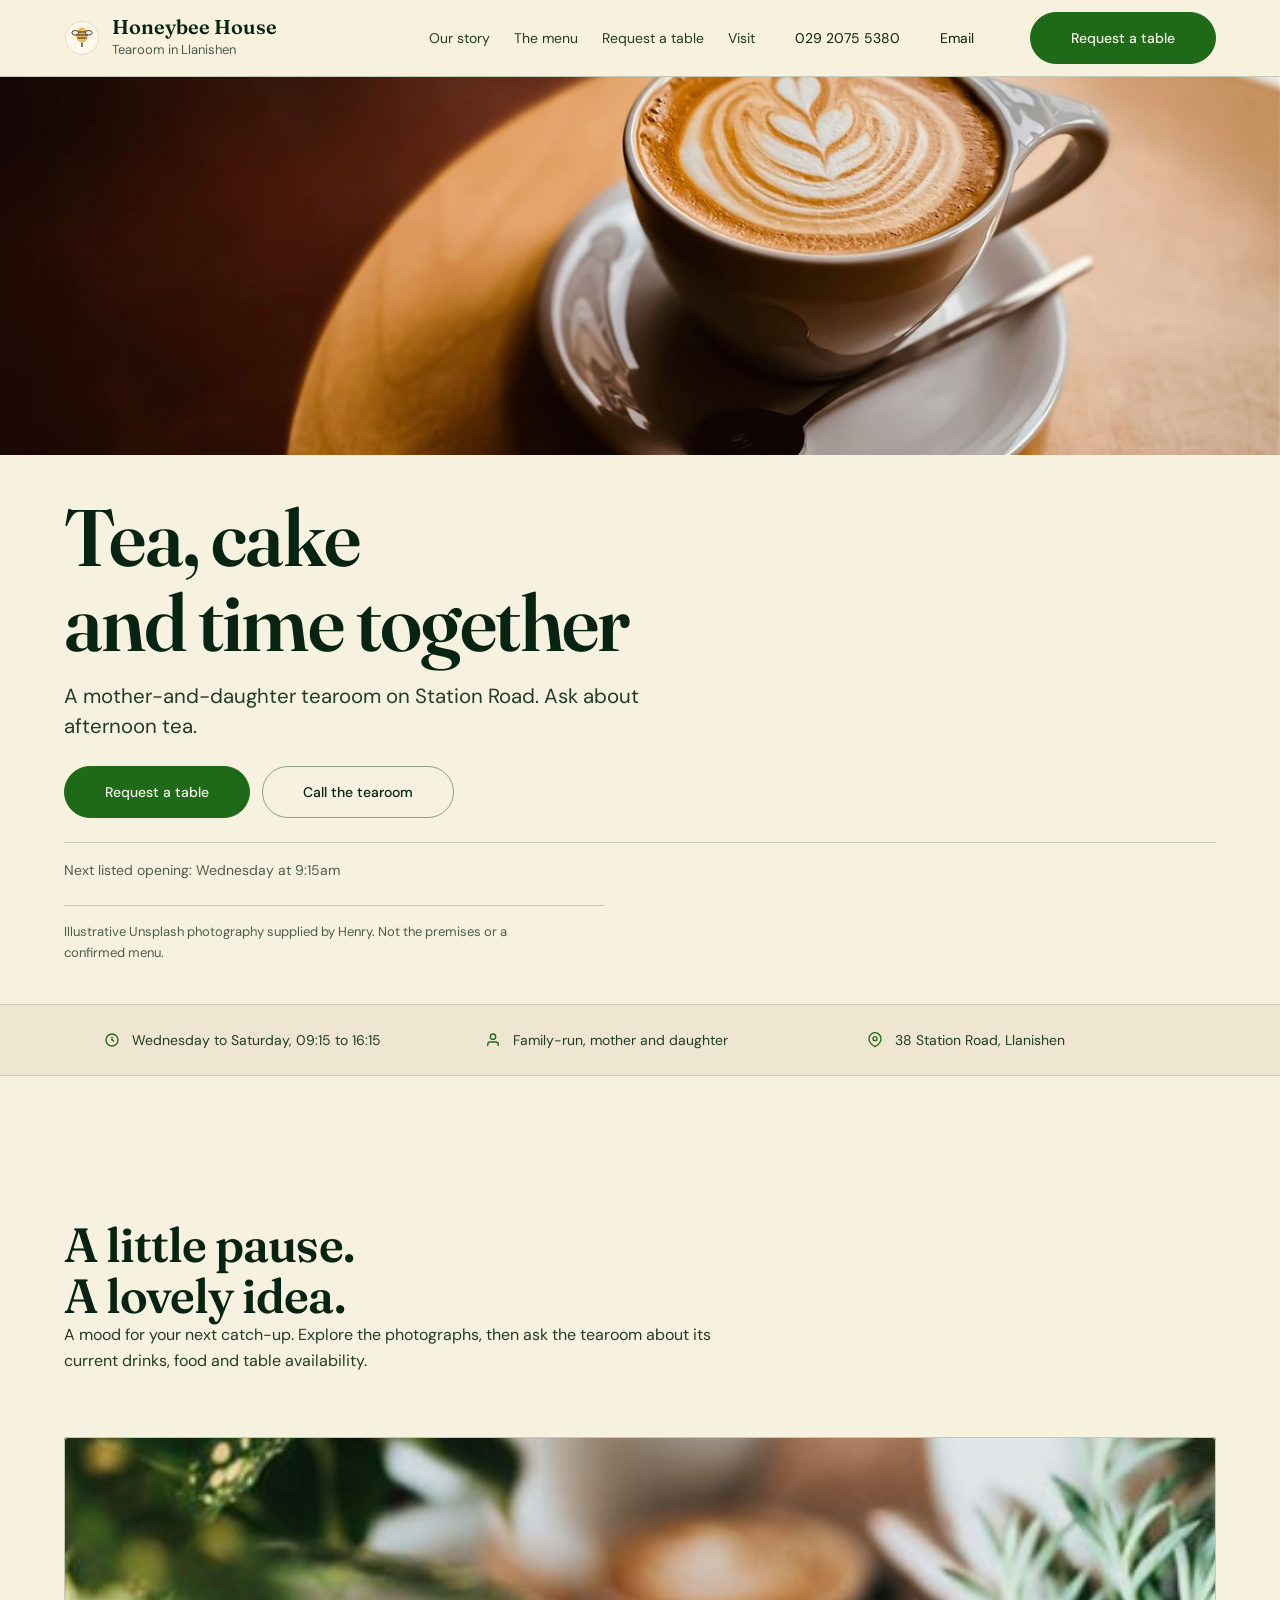
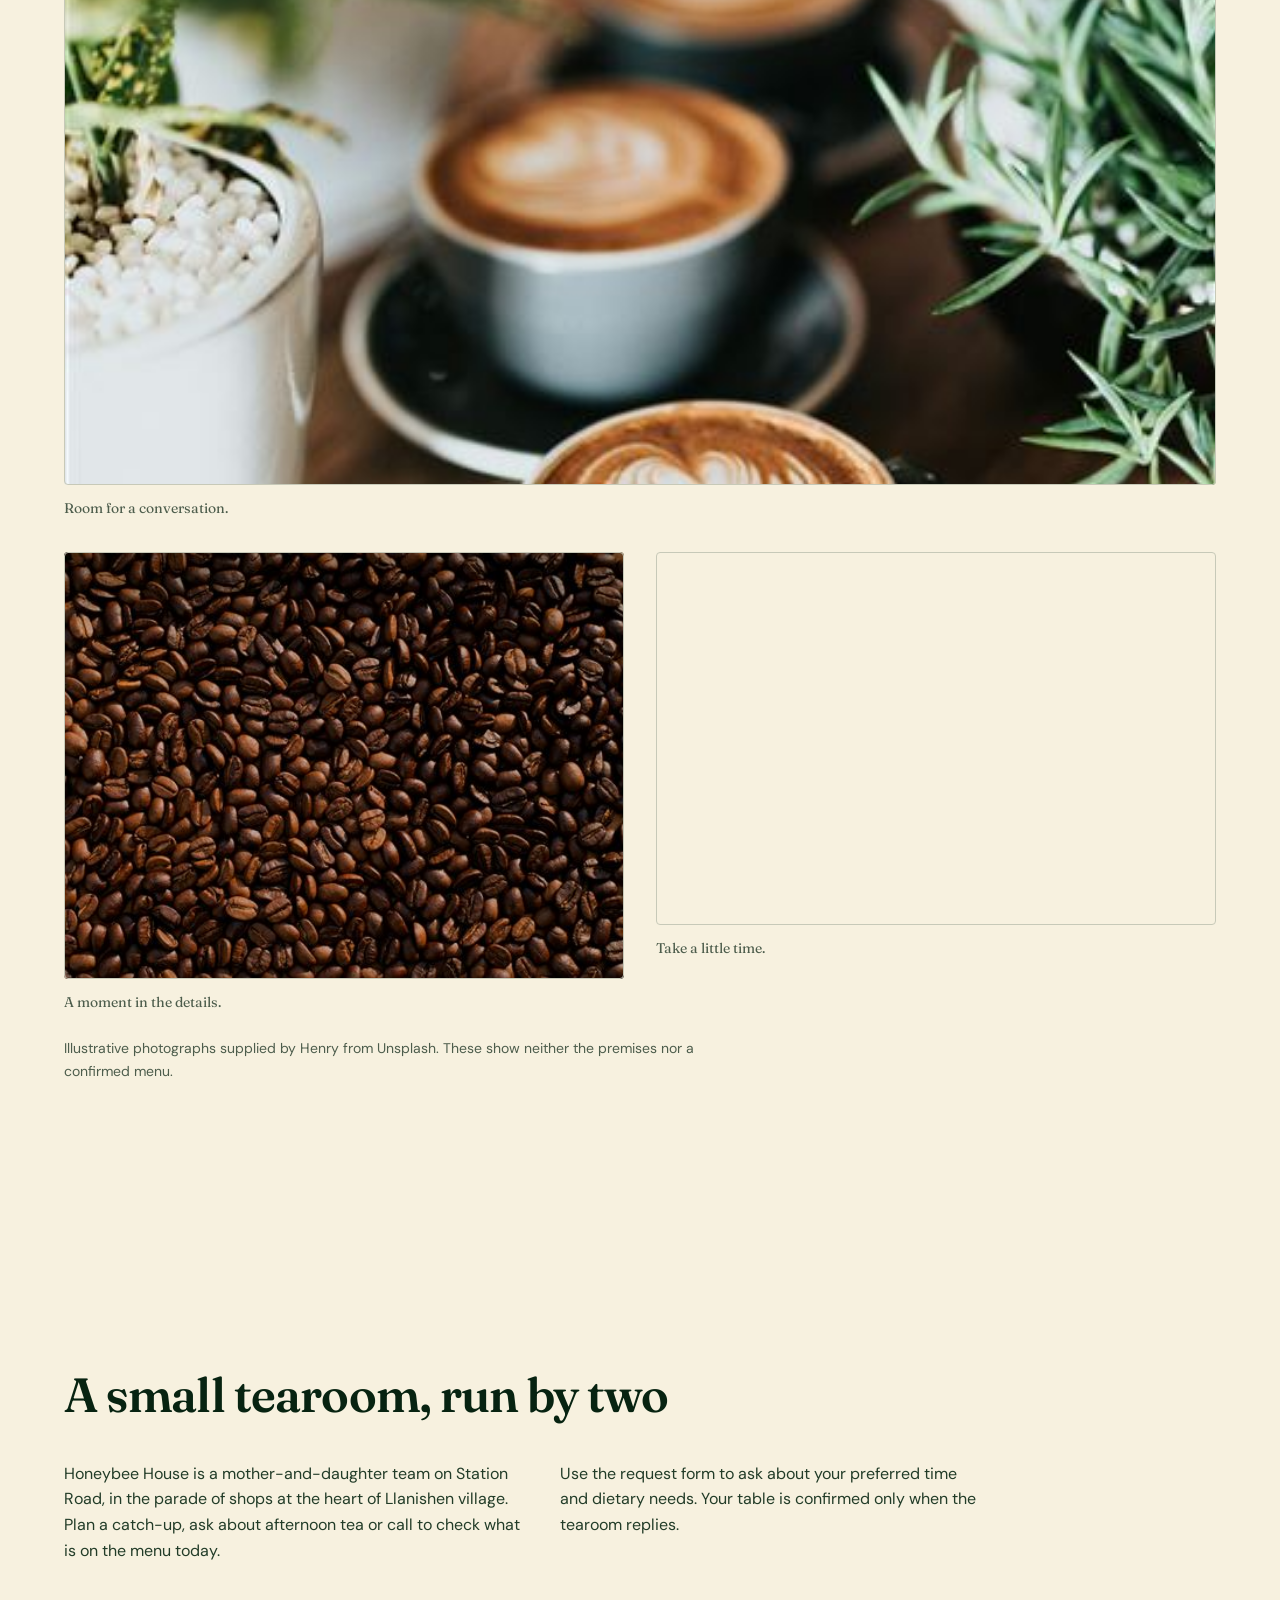
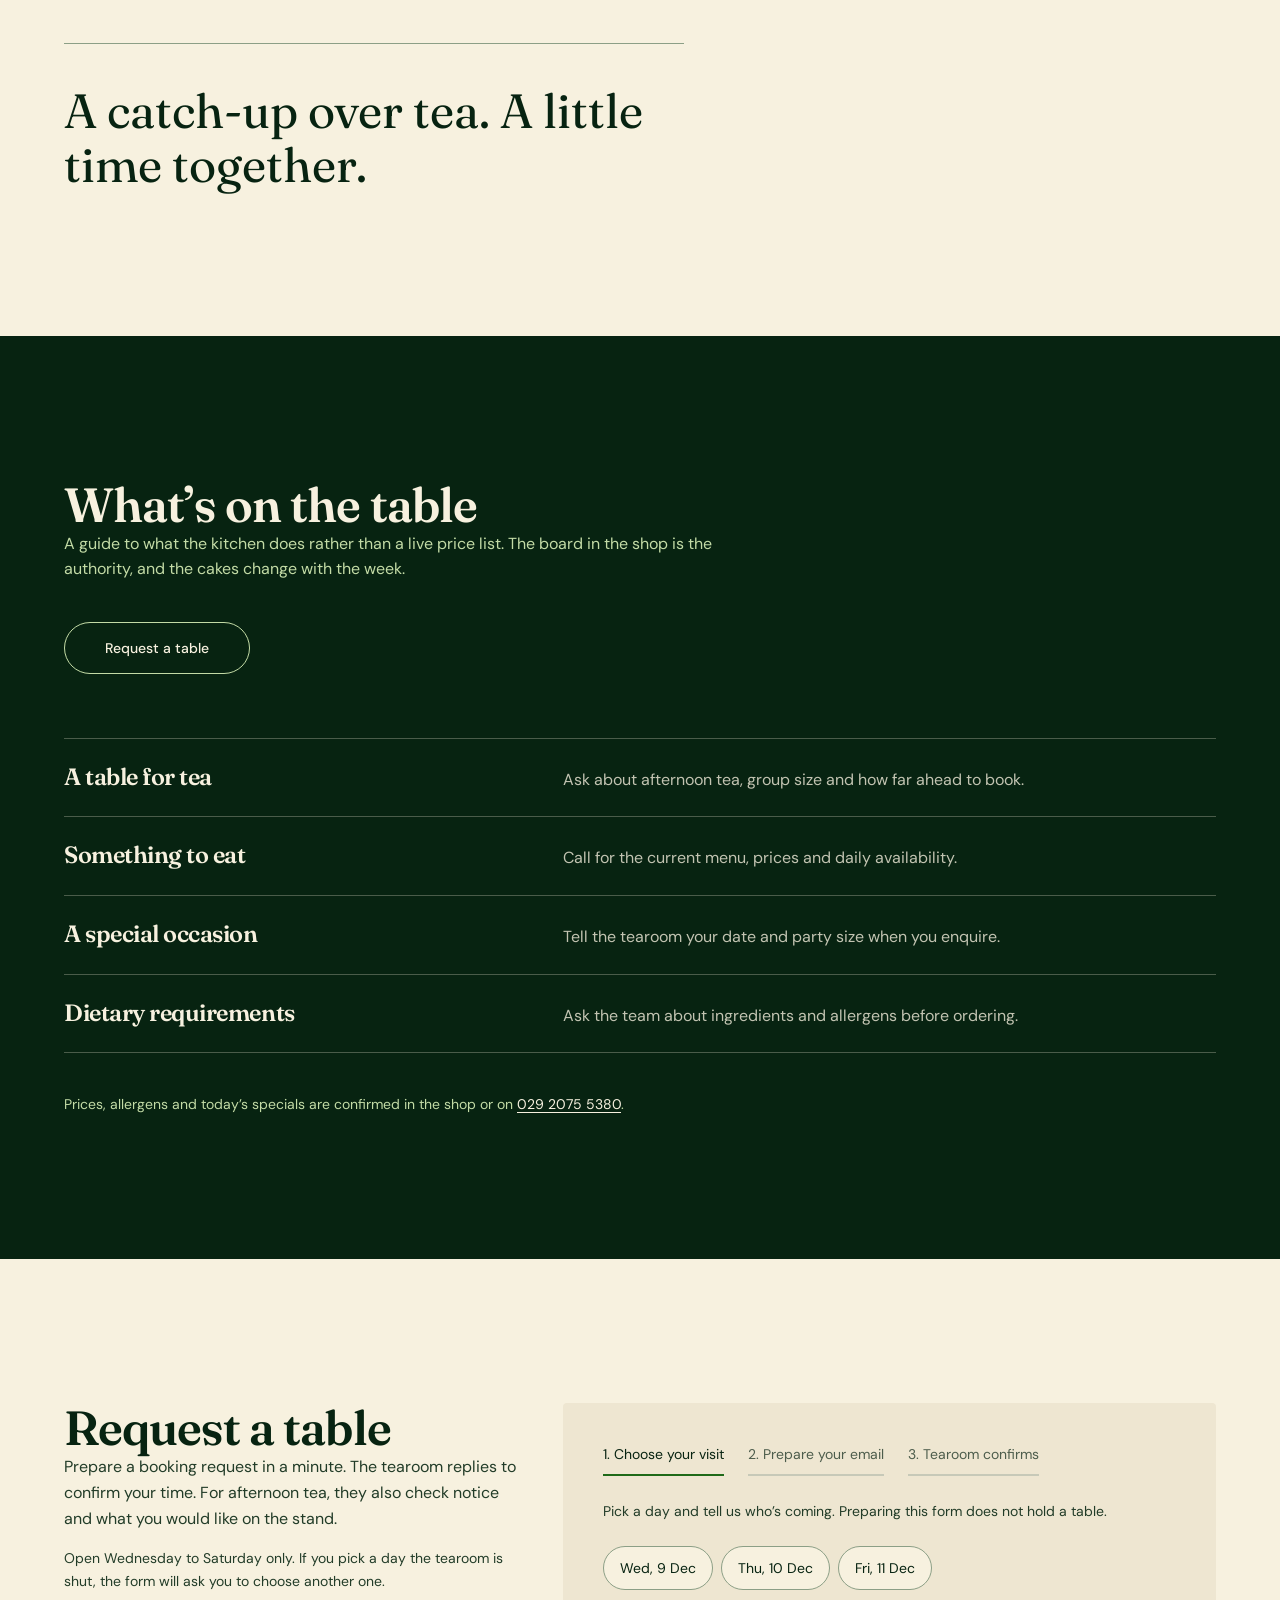
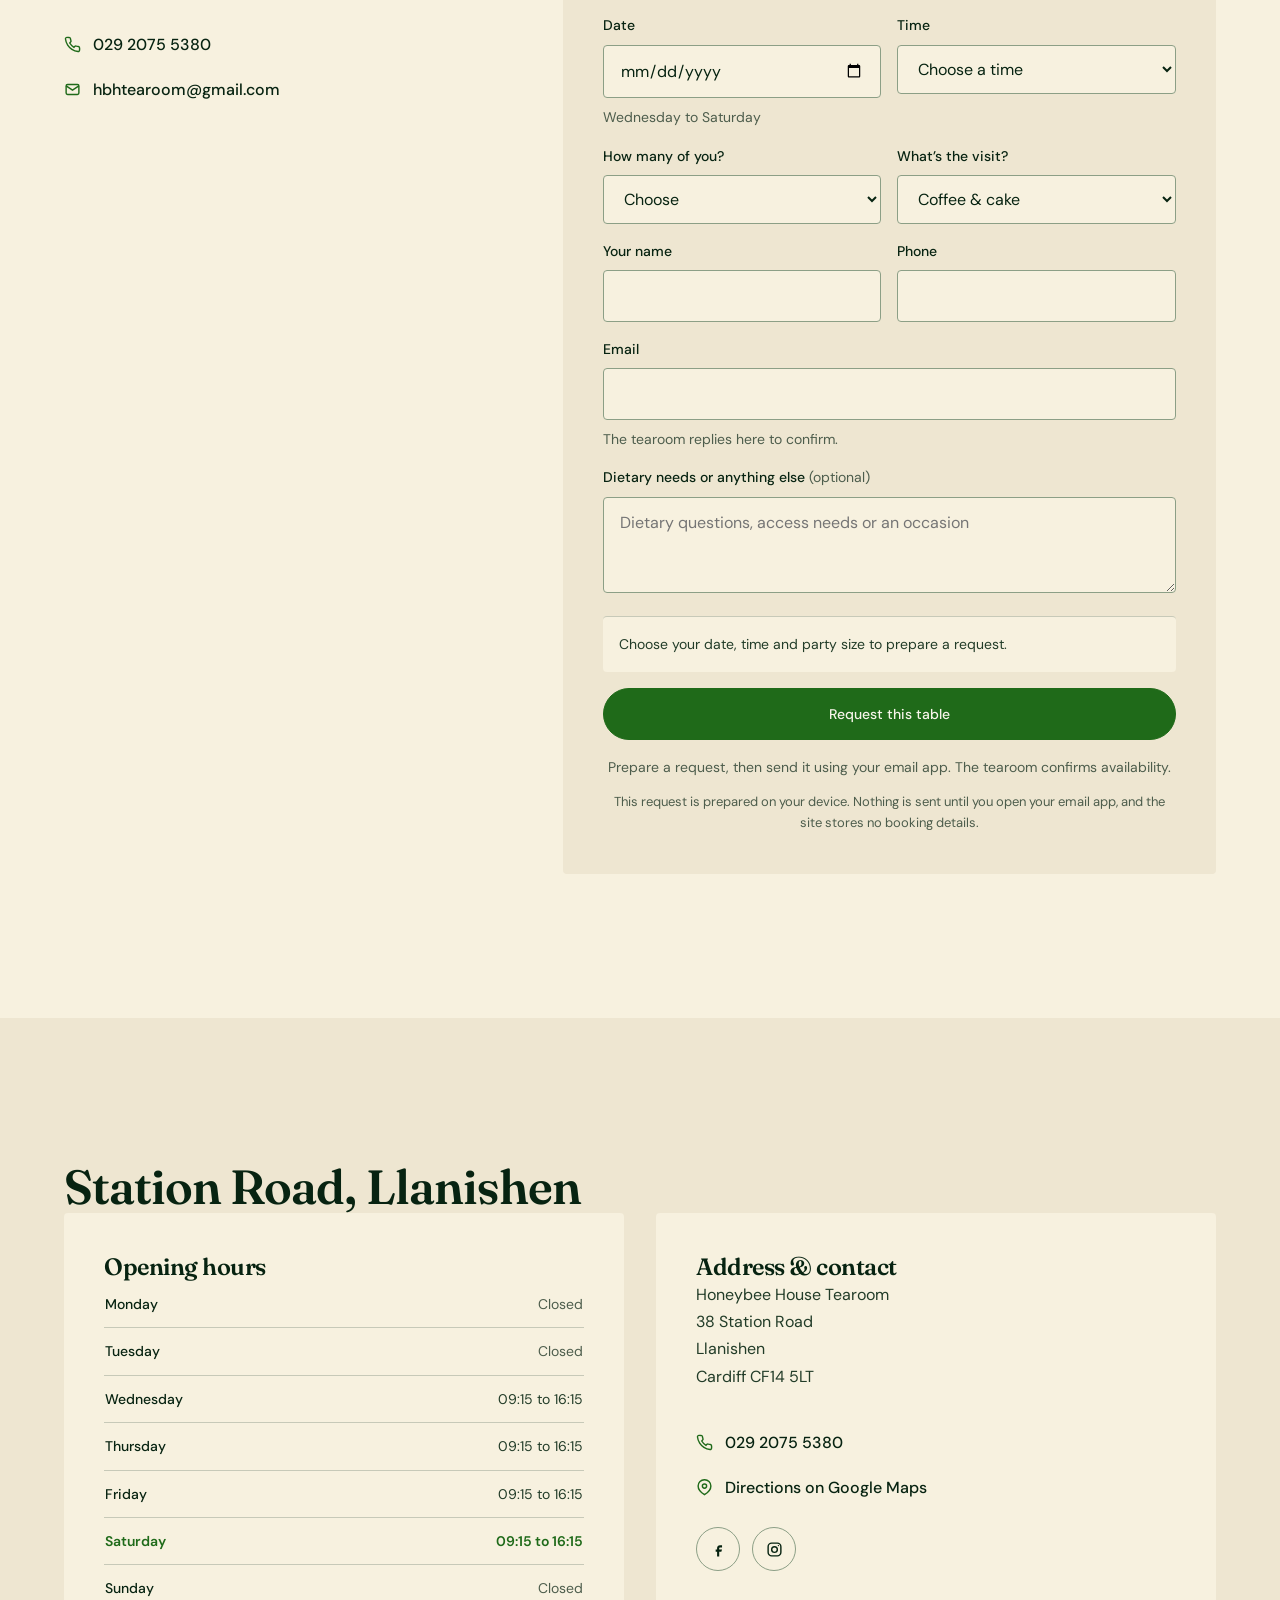
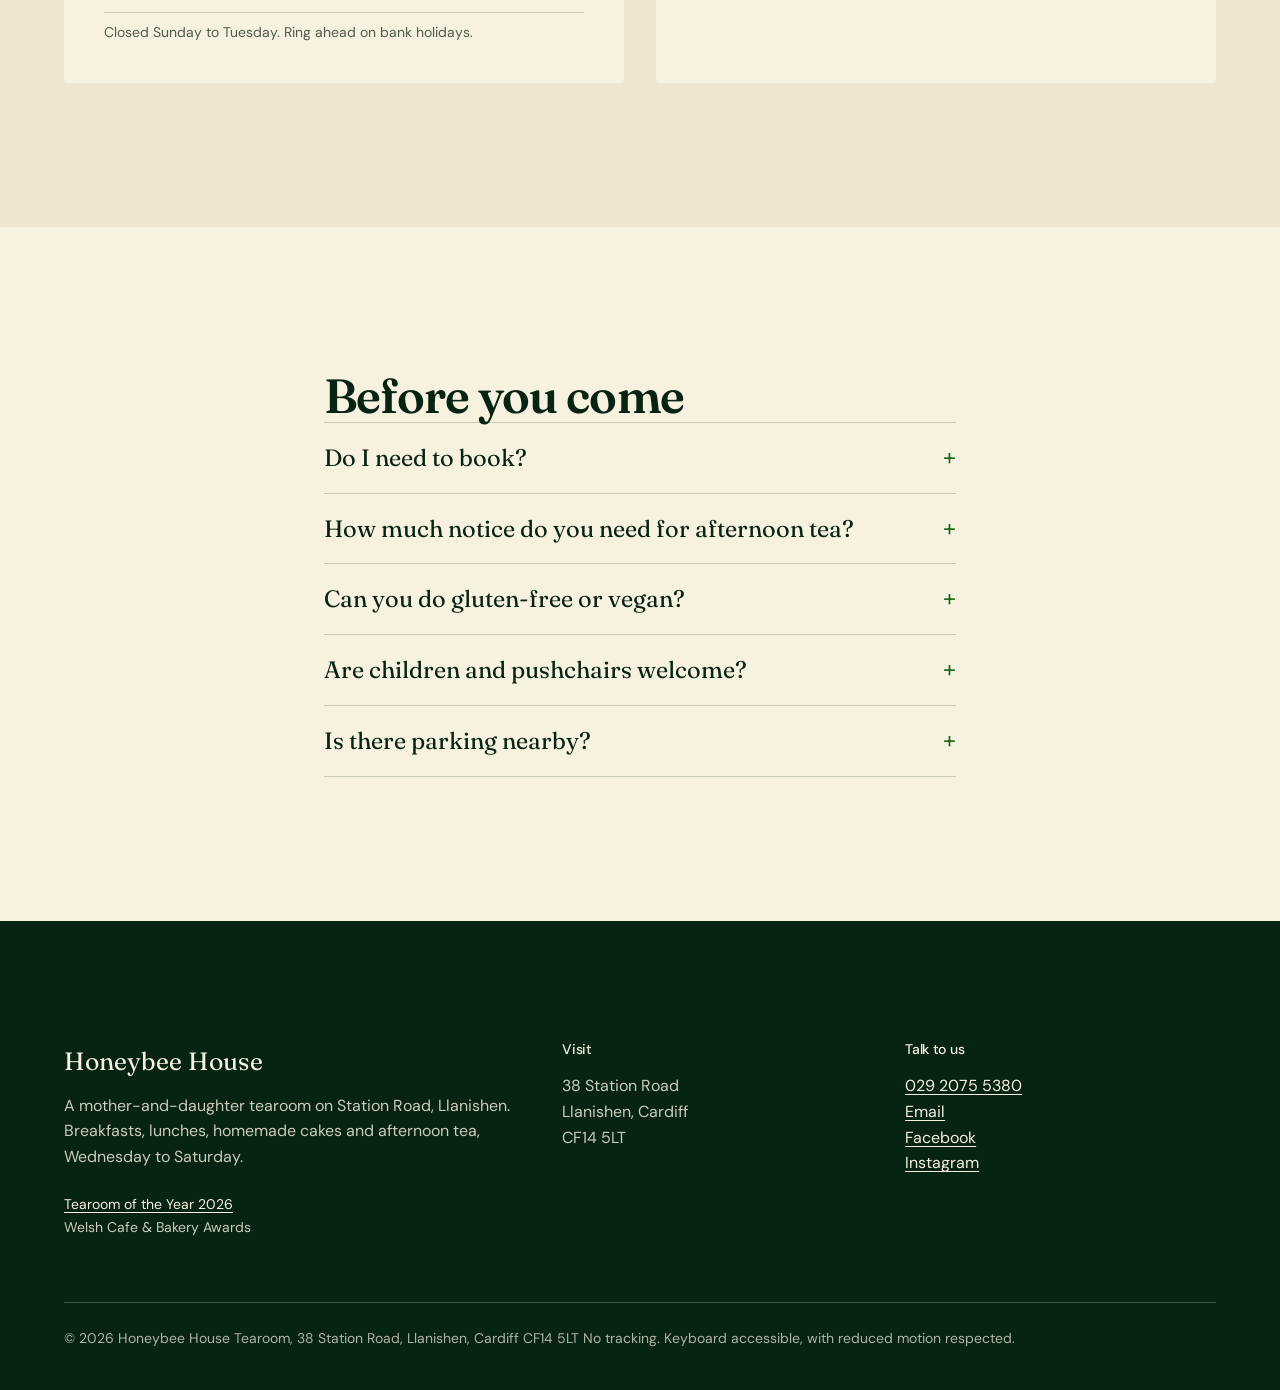
==== commit a3ef21bf: "Add competitor-derived booking and contact features - Email field in the booking form, validated and" ====
--- a/index.html
+++ b/index.html
@@ -63,6 +63,8 @@
       <a href="#visit">Visit</a>
     </nav><button type="button" class="nav-toggle" aria-controls="main-nav" aria-expanded="false">Menu</button>
 
+    <a class="head-call" href="tel:+442920755380">029 2075 5380</a>
+    <a class="head-email" href="mailto:hbhtearoom@gmail.com">Email</a>
     <a class="btn btn-primary head-cta" href="#book">Request a table</a>
   </div>
 </header>
@@ -98,6 +100,7 @@
       <div class="section-head">
         <h2>What’s on the table</h2>
         <p>A guide to what the kitchen does rather than a live price list. The board in the shop is the authority, and the cakes change with the week.</p>
+        <a class="btn btn-outline menu-book" href="#book">Request a table</a>
       </div>
 
       <div class="menu-grid"><div class="menu-block"><h3>A table for tea</h3><p>Ask about afternoon tea, group size and how far ahead to book.</p></div><div class="menu-block"><h3>Something to eat</h3><p>Call for the current menu, prices and daily availability.</p></div><div class="menu-block"><h3>A special occasion</h3><p>Tell the tearoom your date and party size when you enquire.</p></div><div class="menu-block"><h3>Dietary requirements</h3><p>Ask the team about ingredients and allergens before ordering.</p></div></div><p class="menu-note">Prices, allergens and today’s specials are confirmed in the shop or on <a href="tel:+442920755380">029 2075 5380</a>.</p>
@@ -171,6 +174,12 @@
           </div>
 
           <div class="field">
+            <label for="b-email">Email</label>
+            <input type="email" id="b-email" name="email" autocomplete="email" required>
+            <p class="hint">The tearoom replies here to confirm.</p>
+          </div>
+
+          <div class="field">
             <label for="b-notes">Dietary needs or anything else <span class="label-plain">(optional)</span></label>
             <textarea maxlength="1000" id="b-notes" name="notes" rows="2" placeholder="Dietary questions, access needs or an occasion"></textarea>
           </div>
@@ -183,6 +192,7 @@
           <div class="booking-summary" id="booking-summary" aria-live="polite">Choose your date, time and party size to prepare a request.</div><p class="alert" id="book-alert" role="alert" tabindex="-1" hidden></p>
           <button class="btn btn-primary btn-block" type="submit">Request this table</button>
           <p class="hint hint-center">Prepare a request, then send it using your email app. The tearoom confirms availability.</p>
+          <p class="privacy-note">This request is prepared on your device. Nothing is sent until you open your email app, and the site stores no booking details.</p>
         </form>
         <div id="book-result" aria-live="polite"></div>
       </div>
@@ -276,6 +286,7 @@
     </div>
     <div class="foot-note">
       <span>&copy; <span id="year">2026</span> Honeybee House Tearoom, 38 Station Road, Llanishen, Cardiff CF14 5LT</span>
+      <span>No tracking. Keyboard accessible, with reduced motion respected.</span>
     </div>
   </div>
 </footer>
--- a/site.css
+++ b/site.css
@@ -21,6 +21,10 @@
 .head-nav a { padding-block: var(--space-xs); font-size: var(--text-sm); color: var(--color-ink-2); text-decoration: none; white-space: nowrap; }
 .head-nav a:hover, .head-nav a[aria-current="location"] { color: var(--color-accent); text-decoration: underline; text-underline-offset: 6px; }
 .nav-toggle { display: none; margin-left: auto; min-height: 44px; padding: var(--space-xs) var(--space-md); border: var(--rule-hair) solid var(--color-rule-2); border-radius: var(--radius-pill); background: transparent; color: var(--color-ink); cursor: pointer; }
+.head-call { font-size: var(--text-sm); color: var(--color-ink); text-decoration: none; white-space: nowrap; }
+.head-call:hover { color: var(--color-accent); text-decoration: underline; text-underline-offset: 6px; }
+.head-email { font-size: var(--text-sm); color: var(--color-ink); text-decoration: none; white-space: nowrap; }
+.head-email:hover { color: var(--color-accent); text-decoration: underline; text-underline-offset: 6px; }
 .head-cta { margin-left: var(--space-md); }
 
 .btn { display: inline-flex; align-items: center; justify-content: center; gap: var(--space-xs); min-height: 52px; padding: var(--space-sm) var(--space-xl); border: var(--rule-hair) solid var(--color-rule-2); border-radius: var(--radius-pill); background: transparent; color: var(--color-ink); font-family: var(--font-body); font-size: var(--text-sm); font-weight: 500; text-decoration: none; white-space: nowrap; cursor: pointer; transition: background-color var(--dur-short) var(--ease-out), color var(--dur-short) var(--ease-out), transform var(--dur-micro) var(--ease-out); }
@@ -63,6 +67,8 @@
 .menu h2, .menu h3 { color: var(--color-field-ink); }
 .menu .section-head { margin-bottom: var(--space-2xl); }
 .menu .section-head p { max-width: 60ch; color: var(--color-accent-2); }
+.menu-book { margin-top: var(--space-lg); color: var(--color-field-ink); border-color: var(--color-accent-2); }
+.menu-book:hover { background: var(--color-accent-2); color: var(--color-field); border-color: var(--color-accent-2); }
 .menu-grid { display: grid; grid-template-columns: minmax(0, 1fr); }
 .menu-block { display: grid; grid-template-columns: 5fr 7fr; gap: var(--gap-columns); align-items: baseline; padding-block: var(--space-lg); border-top: var(--rule-hair) solid color-mix(in oklab, var(--color-field-ink) 28%, transparent); }
 .menu-block:last-of-type { border-bottom: var(--rule-hair) solid color-mix(in oklab, var(--color-field-ink) 28%, transparent); }
@@ -99,6 +105,7 @@
 .field input[aria-invalid="true"], .field select[aria-invalid="true"], .field textarea[aria-invalid="true"] { border-color: var(--color-error); }
 .hint { margin-top: var(--space-xs); font-size: var(--text-sm); color: var(--color-muted); }
 .hint-center { margin-top: var(--space-md); text-align: center; }
+.privacy-note { margin-top: var(--space-sm); font-size: var(--text-xs); color: var(--color-muted); text-align: center; }
 .hp { position: absolute; left: -9999px; width: 1px; height: 1px; overflow: hidden; }
 .booking-summary { margin-bottom: var(--space-md); padding: var(--space-md); border-radius: var(--radius-card); background: var(--color-paper); border-top: var(--rule-hair) solid var(--color-rule); font-size: var(--text-sm); color: var(--color-ink-2); }
 .alert { margin-top: var(--space-md); padding: var(--space-sm) var(--space-md); border: var(--rule-hair) solid var(--color-error); border-radius: var(--radius-input); background: color-mix(in oklab, var(--color-error) 8%, var(--color-paper)); color: var(--color-error); font-size: var(--text-sm); }
--- a/finishing.css
+++ b/finishing.css
@@ -5,7 +5,7 @@
   .head-nav.nav-open { display: flex; }
   .head-nav a { display: block; padding: var(--space-sm) var(--space-md); border-radius: var(--radius-input); background: var(--color-paper-2); }
   .nav-toggle { display: inline-flex; align-items: center; }
-  .head-cta { display: none; }
+  .head-cta, .head-call, .head-email { display: none; }
   .facts ul { grid-template-columns: minmax(0, 1fr); }
   .story-body, .visit-grid, .book-grid { grid-template-columns: minmax(0, 1fr); }
   .book-grid { gap: var(--space-xl); }
